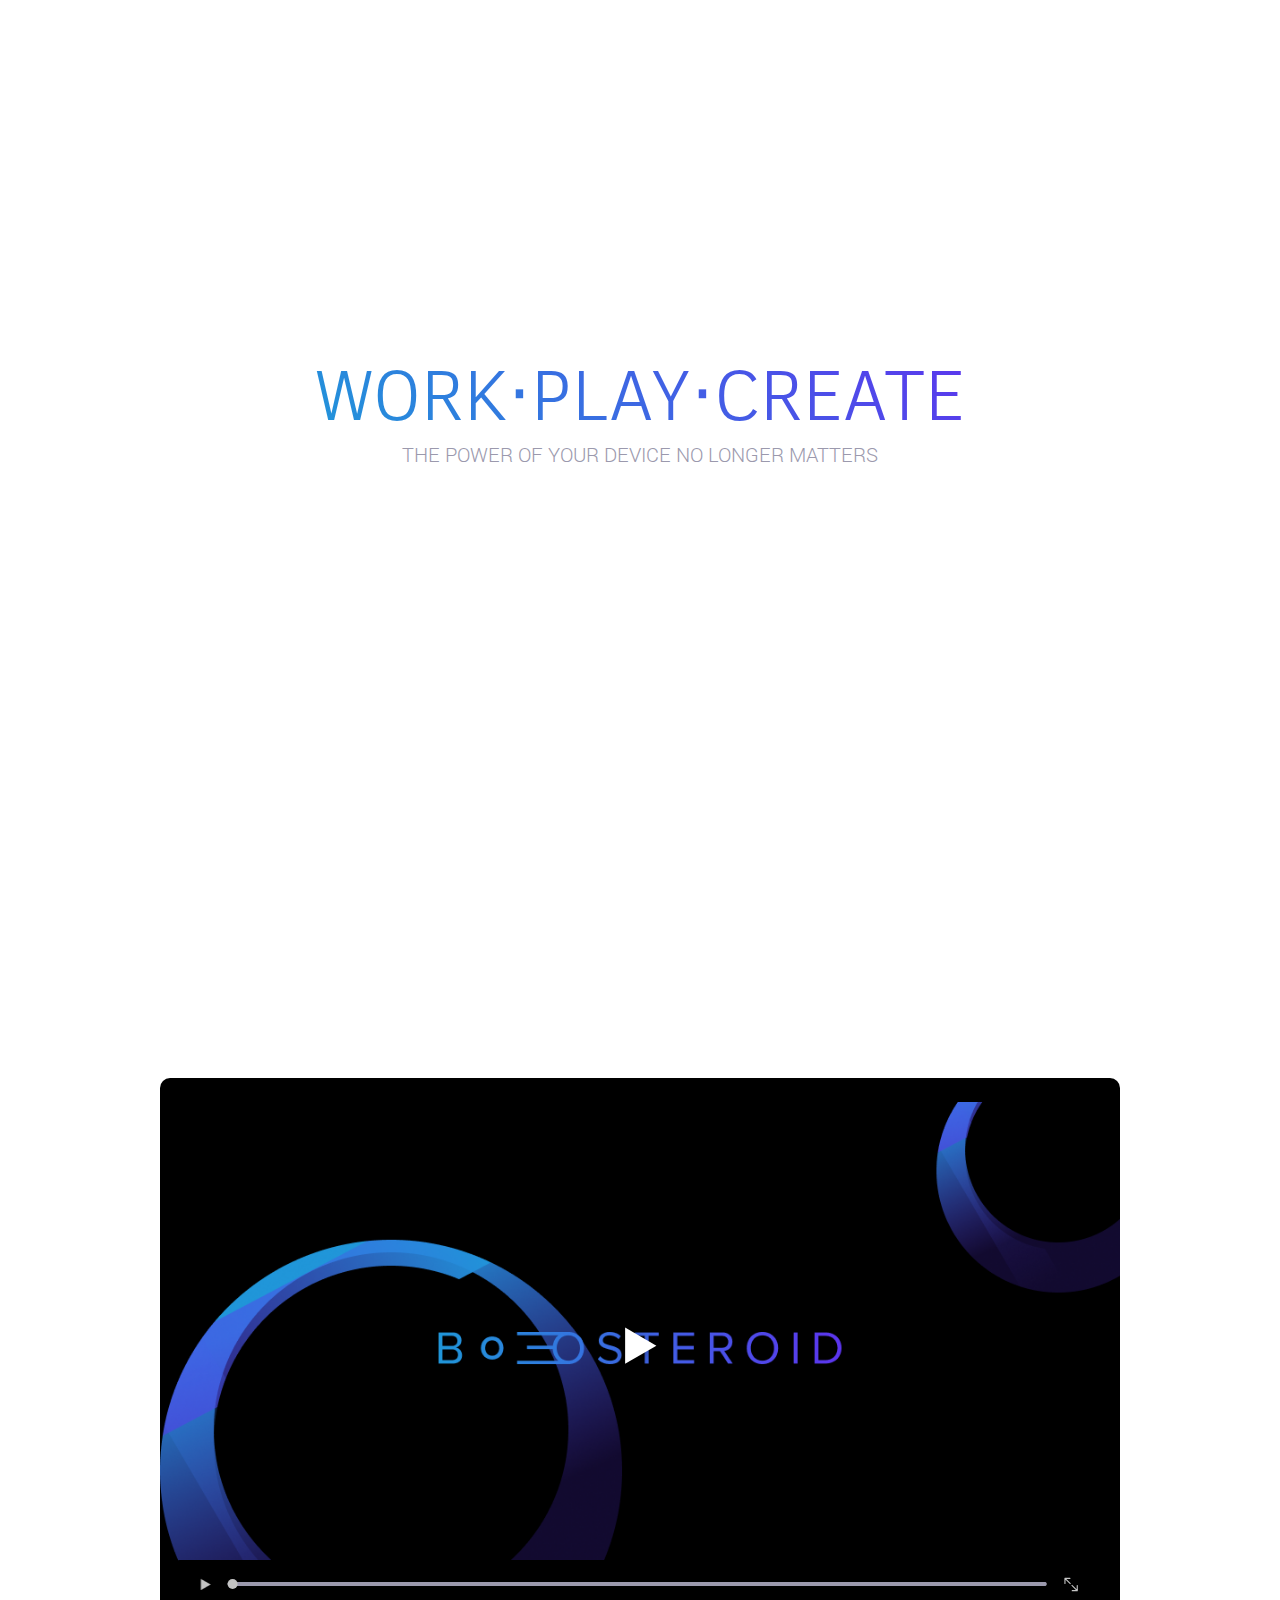
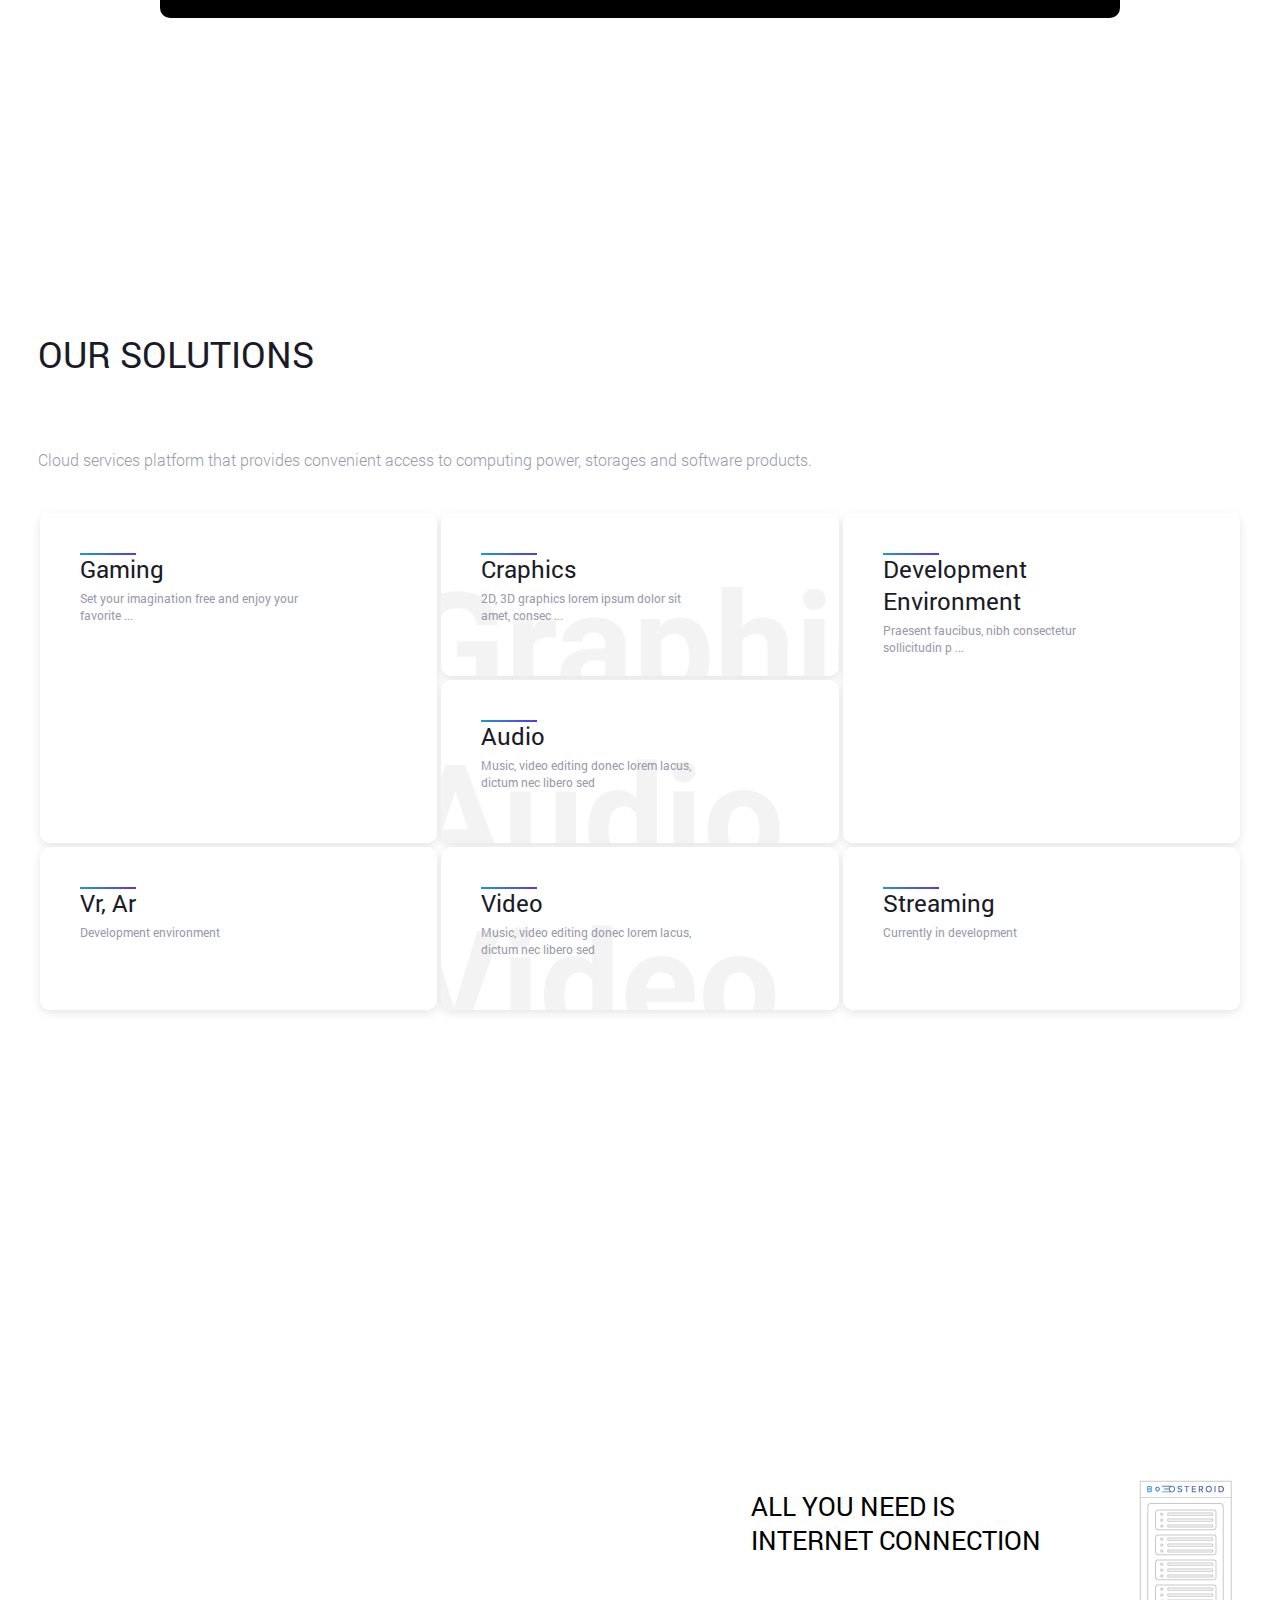
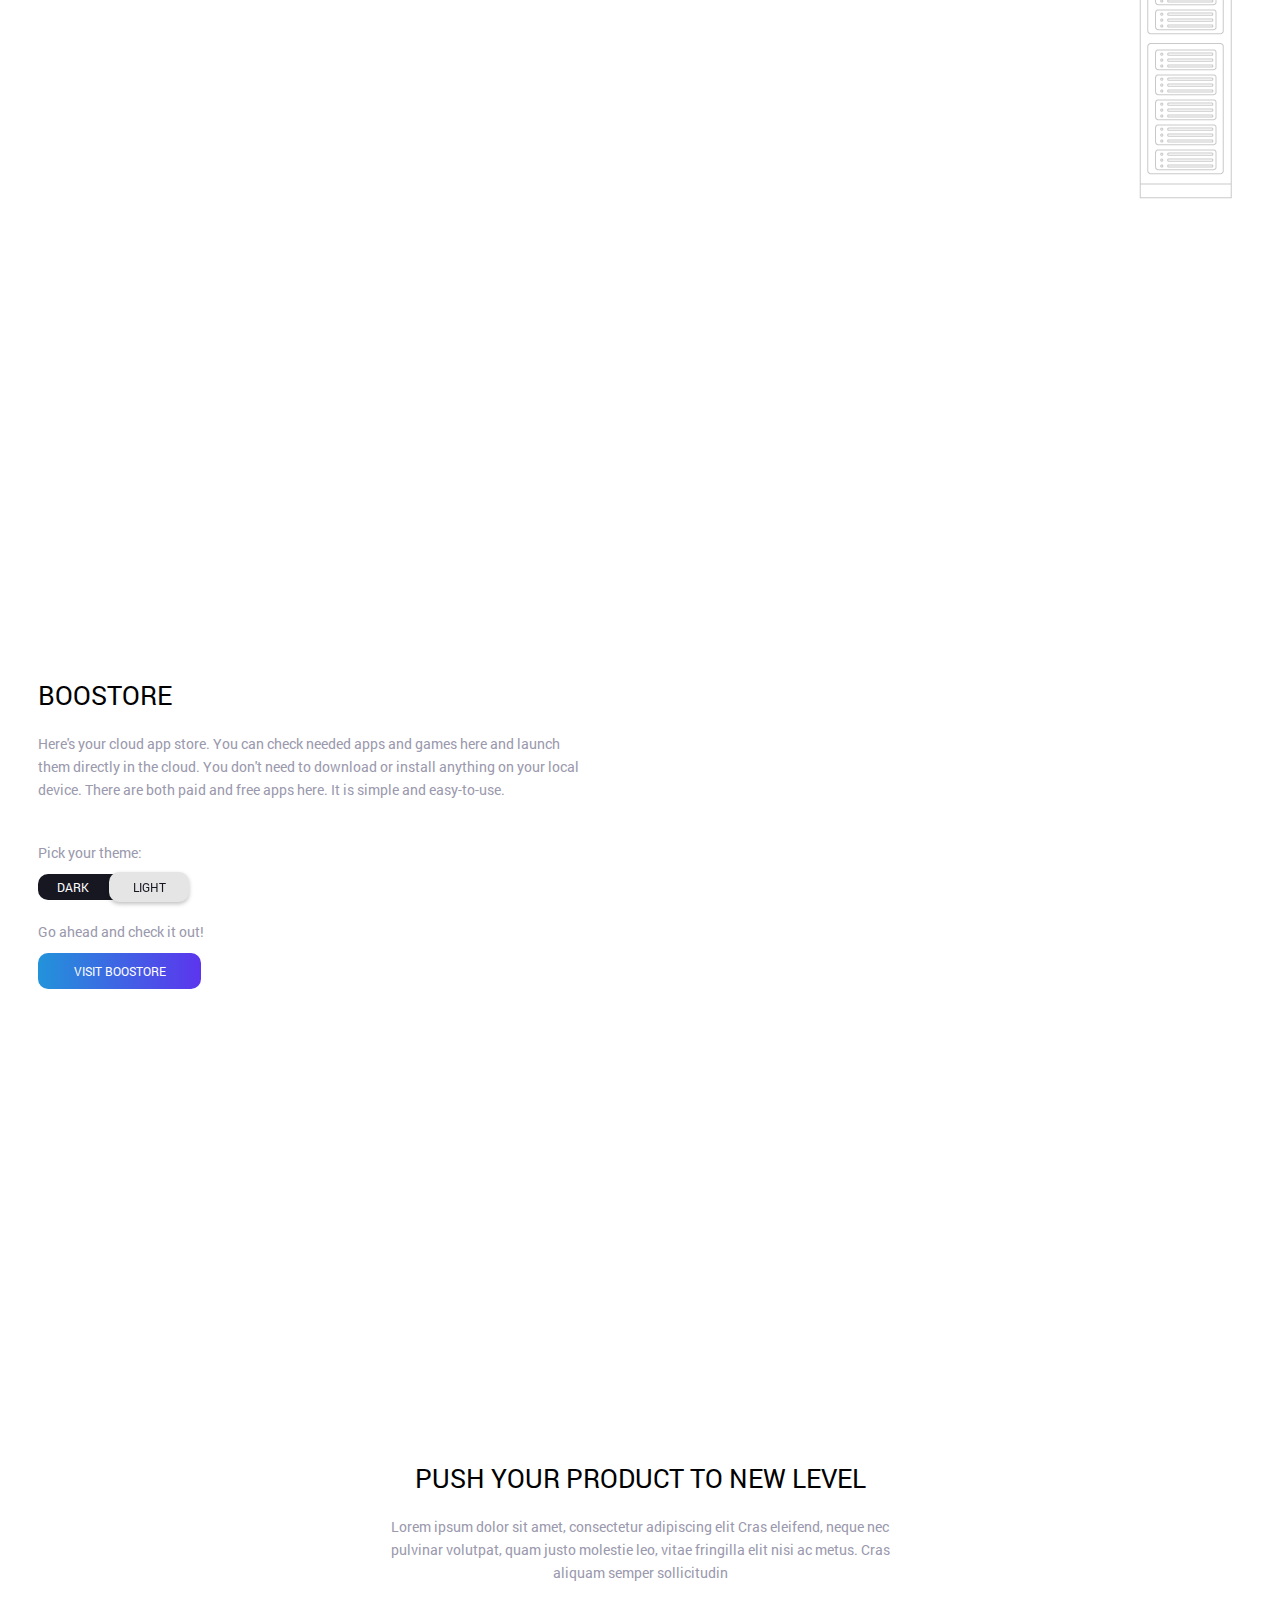
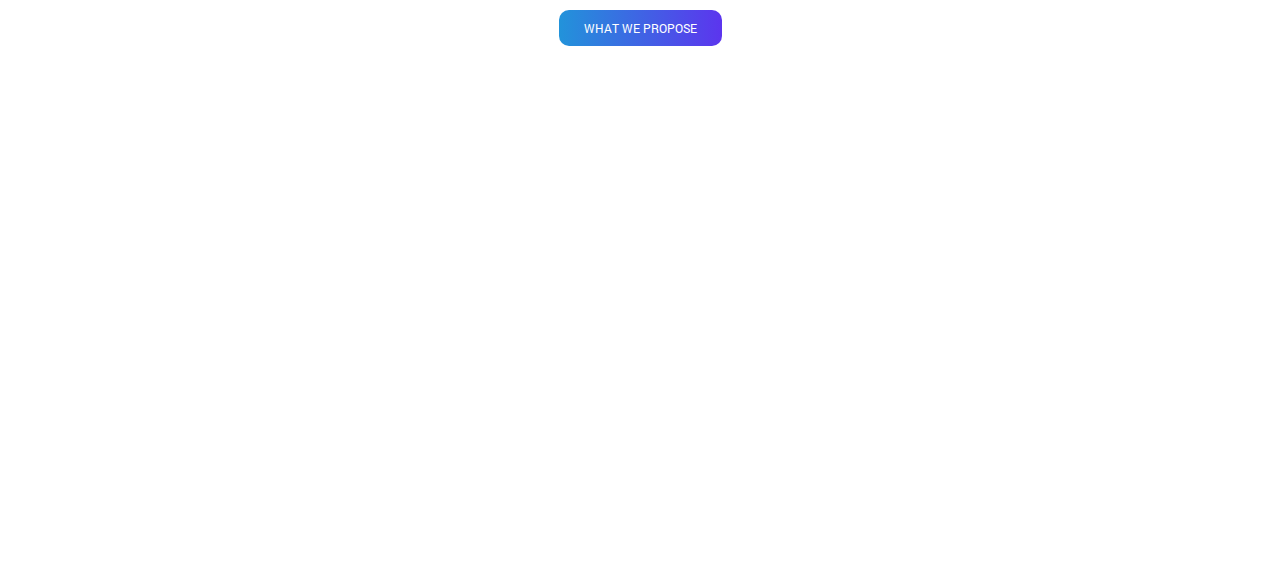
==== index.html @ 62690744 "change 3" ====
<!DOCTYPE html>
<html lang="en">

<head>
	<meta charset="UTF-8">
	<meta name="viewport" content="width=device-width, initial-scale=1, shrink-to-fit=no">
	<title>BOOSTEROID</title>
	<meta name="description" content=" ">
	<meta name="keywords" content=" ">
	<link rel="stylesheet" href="style/main.css">
	<link rel="stylesheet" href="style/media.css">
	<link rel="stylesheet" href="style/motion.min.css">
	<link rel="stylesheet" href="style/fonts.css">
</head>

<body>

	<header class='fixed_header'>
		<div class='main_header'>
			<a class='logo_boosteroid' href="#slogan">
				<img src="img/logo.svg" alt="boosteroid">
			</a>
			<nav>
				<div class="mobile_burger_menu">
					<span></span>
					<span></span>
					<span></span>
				</div>
				<ul class='menu'>
					<li><span class='submenu_header pointer_down'>our solutions</span>
						<ul class='submenu'>
							<li><a href="#">games</a></li>
							<li><a href="#graphics">graphics</a></li>
							<li><a href="#media">audio</a></li>
							<li><a href="#media">video</a></li>
							<li><a href="#development">development</a></li>
							<li><a href="#vr_ar">vr/ar</a></li>
							<li><a href="#streaming">streaming</a></li>
						</ul>
					</li>
					<li><a href="#boostore">boostore</a></li>
					<li><a href="#partnership">partnership</a></li>
					<li><a href="#" class="sing_in">sing in</a></li>
					<li><a href="#" class="explore">explore</a></li>
				</ul>
			</nav>
		</div>
	</header>

	<section id='slogan' class='light_bg'>
		<div class="slogan_wrap">
			<div>
				<h1>work play create</h1>
				<p>the power of your device no longer matters</p>
			</div>
			<div class='scroller'>
				<a href="#video">
					<img src="img/scroller-button.svg" alt="scroller button">
				</a>
			</div>
			<img src="img/main-bg-dark.png" alt="work play create">
		</div>
	</section>

	<section id='video'>
		<div class="video_wrapper">
			<div class='video_block'>
				<video id='video_boosteroid' controls poster="img/video-poster.png">
					<source src='#' type='video/mp4'>
				</video>
				<div class="play_button"></div>
				<div class='controls'>
					<button id="playpause" title="play"></button>
					<input type="range" id="seek-bar" value="0">
					<button type="button" id="full-screen"></button>
				</div>
			</div>
		</div>
	</section>

	<section id='our_solutions'>
		<div class="solutions_wrapper">
			<div class="solutions_header">
				<h2>our solutions</h2>
				<p>
					Cloud services platform that provides convenient access to computing power, storages and software products.
				</p>
			</div>
			<div class="solutions_container">
				<div>
					<h3>gaming</h3>
					<p>
						Set your imagination free and enjoy your favorite software to create 2D and 3D graphics using any device
					</p>
					<div class="icons">
						<img src="img/wot.png" alt="World of tanks">
						<img src="img/wop.png" alt="World of warplanes">
						<img src="img/wosh.png" alt="World of warships">
						<img src="img/fortnite.png" alt="Fortnite">
						<img src="img/warframe.png" alt="Warframe">
						<img src="img/doom.png" alt="DOOM">
					</div>
					<a href="##">Explore more</a>
				</div>
				<div>
					<h3>vr, ar</h3>
					<p>
						Development environment
					</p>
					<div class="icons">
						<div></div>
						<div></div>
					</div>
					<a href="gaming.html">Explore more</a>
				</div>
				<div>
					<h3>craphics</h3>
					<p>
						2D, 3D graphics lorem ipsum dolor sit amet, consectetur adipiscing elit
					</p>
					<div class="icons">
						<div></div>
						<div></div>
					</div>
					<a href="gaming.html">Explore more</a>
				</div>
				<div>
					<h3>audio</h3>
					<p>
						Music, video editing donec lorem lacus, dictum nec libero sed
					</p>
					<div class="icons">
						<div></div>
						<div></div>
					</div>
					<a href="gaming.html">Explore more</a>
				</div>
				<div>
					<h3>video</h3>
					<p>
						Music, video editing donec lorem lacus, dictum nec libero sed
					</p>
					<div class="icons">
						<div></div>
						<div></div>
					</div>
					<a href="gaming.html">Explore more</a>
				</div>
				<div>
					<h3>development environment</h3>
					<p>
						Praesent faucibus, nibh consectetur sollicitudin porttitor, ligula orci tincidunt felis, sit amet vulputate enim
						erat eu elit
					</p>
					<div class="icons">
						<div></div>
						<div></div>
					</div>
					<a href="gaming.html">Explore more</a>
				</div>
				<div>
					<h3>streaming</h3>
					<p>
						Currently in development
					</p>
				</div>
			</div>
		</div>
	</section>

	<section id='internet'>
		<div class='internet_wrapper'>
			<div class="internet_boosteroid">
				<img src="./img/internet-boosteroid-2.png" alt="Boosteroid. All you need is internet connection">
			</div>
			<div class="internet_content">
				<h3>
					All you need is internet connection
				</h3>
			</div>
			<img src="img/server.png" alt="oosteroid server">
		</div>
	</section>

	<section id='boostore' class='boostore_light'>
		<div class='boostore_wrapper'>
			<div class="boostore_content">
				<h3>
					boostore
				</h3>
				<p>
					Here's your cloud app store. You can check needed apps and games here and launch them directly in the cloud. You
					don't need to download or install anything on your local device. There are both paid and free apps here. It is
					simple and easy-to-use.
				</p>
				<div class="theme">
					<p>Pick your theme:</p>
					<div class="can-toggle">
						<input id="toggle" type="checkbox" checked>
						<label for="toggle">
							<div class="can-toggle__switch" data-checked="LIGHT" data-unchecked="DARK"></div>
						</label>
					</div>
				</div>
				<div class='visit_boostore_block'>
					<p>Go ahead and check it out!</p>
					<a href="#boostore">visit boostore</a>
				</div>
			</div>
			<div class="boostore_image">
				<img src="./img/boostore-white.png" data-src="./img/boostore-black.png" alt="Boosteroid. All you need is internet connection"
				 class='boostore-image'>
			</div>
		</div>
	</section>

	<section id='produt_new_level'>
		<div class='produt_new_level'>
			<div>
				<h3>push your product to new level</h3>
				<p>Lorem ipsum dolor sit amet, consectetur adipiscing elit Cras eleifend, neque nec pulvinar volutpat, quam justo
					molestie leo, vitae fringilla elit nisi ac metus. Cras aliquam semper sollicitudin</p>
				<a href="#boostore">what we propose</a>
			</div>
		</div>
	</section>

	<footer>
		<div class="footer_content wrap">
			<div class="rights">
				<a href="#slogan">
					<img src="img/logo-boosteroid.png" alt="Boosteroid">
				</a>
				<p>Boosteroid 2018. All right reserved</p>
			</div>
			<div class="out_solutions">
				<h4>our solutions</h4>
				<ul>
					<li><a href="#">games</a></li>
					<li><a href="#">graphics</a></li>
					<li><a href="#">audio</a></li>
					<li><a href="#">video</a></li>
					<li><a href="#">development</a></li>
					<li><a href="#">vr/ar</a></li>
					<li><a href="#">streaming</a></li>
				</ul>
			</div>
			<div class="about">
				<h4>about</h4>
				<ul>
					<li><a href="#">Who we are</a></li>
					<li><a href="#">prising</a></li>
					<li><a href="#">prisiecome a partner/li>
				</ul>
			</div>
			<div class="support">
				<h4>support</h4>
				<ul>
					<li><a href="#">action center</a></li>
					<li><a href="#">FAQ</a></li>
					<li><a href="#">support@boosteroid.com</a></li>
				</ul>
			</div>
			<div class="legal_terms">
				<div class="terms">
					<h4>legal terms</h4>
					<ul>
						<li><a href="#">Terms of Use</a></li>
						<li><a href="#">Privacy Policy</a></li>
						<li><a href="#">Copyright Policy</a></li>
						<li><a href="#">Cookie Poicy</a></li>
					</ul>
				</div>
				<div class='social_network'>
					<ul>
						<li><a href="https://ru-ru.facebook.com/boosteroid.info/" target="_blank"><img src="./img/facebook.svg" alt="facebook Boosteroid"></a></li>
						<li><a href="https://www.instagram.com/boosteroid/" target="_blank"><img src="./img/instagram.svg" alt="@Boosteroid"></a></li>
						<li><a href="https://ru.linkedin.com/company/boosteroid" target="_blank"><img src="./img/linkedin.svg" alt="LinkedIn Boosteroid Company"></a></li>
					</ul>
				</div>
			</div>
		</div>
	</footer>

	<!--[if lt IE 9]>
	<script src="libs/html5shiv/es5-shim.min.js"></script>
	<script src="libs/html5shiv/html5shiv.min.js"></script>
	<script src="libs/html5shiv/html5shiv-printshiv.min.js"></script>
	<script src="libs/respond/respond.min.js"></script>
	<![endif]-->
	<script type="text/javascript" src="libs/jQuery/jquery-3.3.1.js"></script>
	<script type="text/javascript" src="js/video.js"></script>
	<script type="text/javascript" src="js/animation.js"></script>
	<script type="text/javascript" src="js/main.js"></script>
</body>

</html>
---- style/main.css ----
* {
	margin: 0;
	padding: 0;
	-webkit-box-sizing: border-box;
	box-sizing: border-box;
}

body {
	margin: 0;
	padding: 0;
	font-family: 'RobotoRegular', 'ClearSansLight', Helvetica, Arial, sans-serif;
}

h1 {
	font-weight: normal;
	font-family: 'ClearSansLight', Helvetica, Arial, sans-serif;
}

h2,
h3,
h4,
h5,
h6,
p {
	font-weight: normal;
	font-family: 'RobotoRegular', Helvetica, Arial, sans-serif;
}

.clearfix:after {
	display: block;
	content: "";
	clear: both;
	height: 76px;
}

.wrap {
	width: 100%;
	max-width: 1280px;
	margin: 0 auto;
}

.sticky {
  position: fixed;
  top: 0;
  width: 100%
}

/*--- HEADER ---*/

header {
	opacity: 0;
	z-index: 999;
}

.main_header {
	-o-display: flex;
	-moz-display: flex;
	-ms-display: flex;
	-webkit-display: flex;
	display: -webkit-box;
	display: flex;
	-o-justify-content: space-between;
	-moz-justify-content: space-between;
	-ms-justify-content: space-between;
	-webkit-box-pack: justify;
	-ms-flex-pack: justify;
	justify-content: space-between;
	-o-align-items: center;
	-moz-align-items: center;
	-ms-align-items: center;
	-webkit-box-align: center;
	-ms-flex-align: center;
	align-items: center;
	height: 76px;
	background: #ffffff;
	position: relative;
	line-height: 76px;
	padding: 0 38px;
}

/*menu*/
nav {
	width: 65%;
}

.menu {
	width: 100%;
	display: -webkit-box;
	display: -ms-flexbox;
	display: flex;
	-webkit-box-pack: center;
	-ms-flex-pack: center;
	justify-content: center;
	margin: 0;
	text-transform: uppercase;
	font-size: 14px;
	z-index: 999;
}

.menu>li {
	list-style-type: none;
	color: #1B1B27;
	-webkit-box-flex: 3;
	-ms-flex: 3 1 75px;
	flex: 3 1 75px;
	text-align: center;
}

nav li span,
nav li a {
	text-decoration: none;
	color: #1B1B27;
}

nav li span {
	cursor: pointer;
}

.pointer_down {
	background: url('../img/pointer-down.png') no-repeat 98% 50%;
	padding-right: 10px;
}

.pointer_up {
	background: url('../img/pointer-up.png') no-repeat 98% 50%;
}

.menu>li:nth-child(4) {
	-webkit-box-flex: 20;
	-ms-flex: 20 1 75px;
	flex: 20 1 75px;
	text-align: end;
}

.menu>li:nth-child(4) a {
	font-size: 14px;
	color: #2293DA;
	text-transform: capitalize;
}

.menu>li:nth-child(5) {
	text-align: end;
}

.menu>li:nth-child(5) a {
	background: -webkit-gradient(linear, left top, right top, from(#2293DA), to(#5C35EE));
	background: linear-gradient(90deg, #2293DA 0%, #5C35EE 100%);
	text-transform: uppercase;
	font-size: 12px;
	color: #ffffff;
	text-align: center;
	padding: 10px 14px;
	border-radius: 10px;
}

.submenu {
	top: 76px;
	left: 50%;
	width: 100%;
	position: absolute;
	text-transform: capitalize;
	display: flex;
	background: #F8F7FF;
	-webkit-transform: translateX(-50%);
	transform: translateX(-50%);
	-webkit-box-pack: center;
	-ms-flex-pack: center;
	justify-content: center;
	height: 50px;
	line-height: 50px;
	z-index: 999;
}

.submenu li {
	list-style-type: none;
	margin-right: 65px;
}

.submenu li:nth-child(7) {
	margin-right: 0;
}

/*mobile_nav_menu*/
.mobile_burger_menu {
	display: none;
	width: 30px;
	height: 15px;
	position: relative;
	-webkit-transform: rotate(0deg);
	transform: rotate(0deg);
	-webkit-transition: .5s ease-in-out;
	transition: .5s ease-in-out;
	cursor: pointer;
}

.mobile_burger_menu span {
	display: block;
	position: absolute;
	height: 2px;
	width: 100%;
	background: -webkit-gradient(linear, left top, right top, from(#2293DA), to(#5C35EE));
	background: linear-gradient(90deg, #2293DA 0%, #5C35EE 100%);
	border-radius: 1.5px;
	opacity: 1;
	left: 0;
	-webkit-transform: rotate(0deg);
	transform: rotate(0deg);
	-webkit-transition: .25s ease-in-out;
	transition: .25s ease-in-out;
}

.mobile_burger_menu span:nth-child(1) {
	top: 0px;
}

.mobile_burger_menu span:nth-child(2) {
	top: 8px;
}

.mobile_burger_menu span:nth-child(3) {
	top: 16px;
}

.mobile_burger_menu.open span:nth-child(1) {
	top: 8px;
	-webkit-transform: rotate(135deg);
	transform: rotate(135deg);
}

.mobile_burger_menu.open span:nth-child(2) {
	opacity: 0;
	left: -60px;
}

.mobile_burger_menu.open span:nth-child(3) {
	top: 9px;
	-webkit-transform: rotate(-135deg);
	transform: rotate(-135deg);
}

/*All sections*/
#slogan,
#video,
#our_solutions,
#internet,
#boostore {
	height: calc(100vh);
}


/**/

/* SECTION 1 SLOGAN */

#slogan,
#gaming {
	height: calc(100vh - 76px);
	min-height: 100%;
}

.light_bg {
	background: white;
}

.dark_bg {
	background: #171723 url(../img/main-bg-dark.png) center center/cover no-repeat;
}

.dark_bg:after {
	content: '';
	background: #171723;
}

.slogan_wrap,
.gaming_wrap {
	-o-display: flex;
	-moz-display: flex;
	-ms-display: flex;
	-webkit-display: flex;
	display: -webkit-box;
	display: flex;
	-webkit-box-orient: vertical;
	-webkit-box-direction: normal;
	-ms-flex-direction: column;
	flex-direction: column;
	-o-justify-content: space-between;
	-moz-justify-content: space-between;
	-ms-justify-content: space-between;
	-webkit-box-pack: center;
	-ms-flex-pack: center;
	justify-content: center;
	-webkit-box-align: center;
	-ms-flex-align: center;
	align-items: center;
	height: 100%;
	position: relative;
}

.slogan_wrap>img{
	position: absolute;
	top: 0;
	left: 0;
	width: 100%;
	height: 100%;
	background:  #171723;
	opacity: 0;
}
.slogan_wrap>div{
	z-index: 1;
}

h1 {
	font-size: 72px;
	background: -webkit-linear-gradient(45deg, #2096D9 0%, #5C35EE 100%);
	background-clip: text;
	-webkit-background-clip: text;
	-webkit-text-fill-color: transparent;
	text-transform: uppercase;
}

.slogan_block p {
	font-family: "ClearSansLight";
	font-size: 72px;
	text-transform: uppercase;
	margin: 10px;
}

.slogan_wrap div,
.gaming_wrap div,
.scroller {
	-o-display: flex;
	-moz-display: flex;
	-ms-display: flex;
	-webkit-display: flex;
	display: -webkit-box;
	display: flex;
	-webkit-box-orient: vertical;
	-webkit-box-direction: normal;
	-ms-flex-direction: column;
	flex-direction: column;
	-o-justify-content: center;
	-moz-justify-content: center;
	-ms-justify-content: center;
	-webkit-box-pack: center;
	-ms-flex-pack: center;
	justify-content: center;
	-webkit-box-align: center;
	-ms-flex-align: center;
	align-items: center;
}

.scroller a{
	opacity: 0;
}

.slogan_wrap>div,
.gaming_wrap div:nth-of-type(1) {
	-webkit-box-flex: 4;
	-ms-flex-positive: 4;
	flex-grow: 4;
}

.slogan_wrap div:nth-of-type(2),
.gaming_wrap div:nth-of-type(2) {
	-webkit-box-flex: 1;
	-ms-flex-positive: 1;
	flex-grow: 1;
}

.slogan_gradient_text,
.gaming_gradient_text {
	font-size: 72px;
	line-height: 88px;
	text-transform: uppercase;
	background: -webkit-linear-gradient(45deg, #2096D9 0%, #5C35EE 100%);
	background-clip: text;
	-webkit-background-clip: text;
	-webkit-text-fill-color: transparent;
	margin-bottom: 24px;
}

.slogan_wrap div p,
.gaming_description {
	display: block;
	text-transform: uppercase;
	width: 500px;
	font-family: 'RobotoLight';
	font-style: normal;
	font-weight: 300;
	line-height: 28px;
	font-size: 20px;
	text-align: center;
	color: #9B99AD;
	margin: 0 auto;
}


/*SECTION VIDEO*/

#video {
	position: relative;
}

.video_block {
	display: inline-block;
	position: relative;
}

.play_button {
	background-image: url('../img/big-play-button.svg');
	background-repeat: no-repeat;
	width: 59px;
	height: 59px;
	position: absolute;
	left: 0%;
	right: 0%;
	top: 0%;
	bottom: 0%;
	margin: auto;
	background-size: contain;
	background-position: center;
	-webkit-transition: all 0.3s linear;
	transition: all 0.3s linear;
	cursor: pointer;
}

.play_button:hover {
	-webkit-transform: scale(1.1);
	transform: scale(1.1);
}

.video_wrapper {
	max-width: 1270px;
	min-width: 320px;
	position: absolute;
	top: 50%;
	right: 50%;
	-webkit-transform: translate(50%, -50%);
	transform: translate(50%, -50%);
	text-align: center;
	color: #fff;
}

.video_block video {
	display: block;
	background: #000;
	width: 100%;
	height: 100%;
	/* width: 1072px;
	height: 550px; */
	border-radius: 10px;
}

.controls {
	position: absolute;
	display: -webkit-box;
	display: -ms-flexbox;
	display: flex;
	-webkit-box-align: center;
	-ms-flex-align: center;
	align-items: center;
	-webkit-box-pack: space-evenly;
	-ms-flex-pack: space-evenly;
	justify-content: space-evenly;
	bottom: 10px;
	left: 50%;
	-webkit-transform: translateX(-50%);
	transform: translateX(-50%);
	width: 98%;
	height: 48px;
	background: #000;
	border-radius: 10px;
	padding: 15px;
}

#playpause {
	border: none;
	width: 13px;
	height: 13px;
	background-image: url('../img/play-button.png');
	background-repeat: no-repeat;
	background-position: center;
	background-color: transparent;
	outline: none;
	cursor: pointer;
}

#full-screen {
	border: none;
	width: 19px;
	height: 19px;
	background-image: url('../img/full-screen.svg');
	background-repeat: no-repeat;
	background-position: center;
	background-color: transparent;
	outline: none;
	background-size: cover;
	cursor: pointer;
}

/* seek-bar*/
input[type=range] {
	-webkit-appearance: none;
	width: 90%;
	height: 4px;
	background-color: #9B99AD;
	border-radius: 2px;
	cursor: pointer;
}

input[type=range]::-webkit-slider-runnable-track {
	width: 90%;
	height: 4px;
	background: #9B99AD;
	border: none;
	border-radius: 2px;
}

input[type=range]::-webkit-slider-thumb {
	-webkit-appearance: none;
	border: none;
	height: 10px;
	width: 10px;
	border-radius: 50%;
	background: #C4C4C4;
	margin-top: -3px;
}

input[type=range]:focus {
	outline: none;
}

input[type=range]:focus::-webkit-slider-runnable-track {
	background: #9B99AD;
}

input[type=range]::-moz-range-track {
	width: 90%;
	height: 4px;
	background: #9B99AD;
	border: none;
	border-radius: 2px;
}

input[type=range]::-moz-range-thumb {
	border: none;
	height: 10px;
	width: 10px;
	border-radius: 50%;
	background: #C4C4C4;
}

input[type=range]::-ms-track {
	width: 90%;
	height: 4px;
	background: transparent;
	color: transparent;
}

input[type=range]::-ms-fill-lower {
	background: #C4C4C4;
	border-radius: 10px;
}

input[type=range]::-ms-fill-upper {
	background: #C4C4C4;
	border-radius: 10px;
}

input[type=range]::-ms-thumb {
	border: none;
	height: 10px;
	width: 10px;
	border-radius: 50%;
	background: #C4C4C4;
}

input[type=range]:focus::-ms-fill-lower {
	background: #888;
}

input[type=range]:focus::-ms-fill-upper {
	background: #ccc;
}


/*SECTION OUR_SOLUTIONS*/

#our_solutions,
#tranding_games {
	height: auto;
	display: -webkit-box;
	display: -ms-flexbox;
	display: flex;
	-webkit-box-pack: center;
	-ms-flex-pack: center;
	justify-content: center;
	-webkit-box-align: center;
	-ms-flex-align: center;
	align-items: center;
	margin: 60px 38px;
}

.solutions_wrapper,
.tranding_games_wrapper {
	max-width: 100vw;
	width: 100%;
	height: auto;
	display: -webkit-box;
	display: -ms-flexbox;
	display: flex;
	-webkit-box-orient: vertical;
	-webkit-box-direction: normal;
	-ms-flex-direction: column;
	flex-direction: column;
	-webkit-box-pack: space-evenly;
	-ms-flex-pack: space-evenly;
	justify-content: space-evenly;
}

.solutions_wrapper {
	-webkit-box-pack: center;
	-ms-flex-pack: center;
	justify-content: center;
}

.solutions_header {
	margin-bottom: 40px;
}

.solutions_header h2,
.tranding_games_wrapper h2 {
	font-weight: 500;
	line-height: normal;
	font-size: 36px;
	text-transform: uppercase;
	color: #1B1B27;
	margin: 70px 0;
}

.solutions_header p {
	font-family: 'RobotoLight';
	font-weight: normal;
	line-height: 23px;
	font-size: 16px;
	color: #9B99AD;
}

.solutions_container {
	width: 100%;
	height: 512px;
	display: -webkit-box;
	display: -ms-flexbox;
	display: flex;
	/* -webkit-box-orient: vertical; */
	-webkit-box-direction: normal;
	-ms-flex-direction: column;
	flex-direction: column;
	-ms-flex-wrap: wrap;
	flex-wrap: wrap;
	/* -ms-flex-preferred-size: 33%;
	flex-basis: 33%; */
}

.solutions_container>div {
	-webkit-box-flex: 1;
	-ms-flex-positive: 1;
	/* flex-grow: 1; */
	width: 33%;
	height: 163px;
	margin: 2px;
	background-color: #fff;
	position: relative;
	padding: 40px;
	cursor: pointer;
	border-radius: 10px;
	-webkit-transition: all .2s linear;
	transition: all .2s linear;
	display: flex;
	flex-direction: column;
	justify-content: flex-start;
	align-items: flex-start;
}

.solutions_container>div:hover {
	justify-content: space-between;
}

.icons {
	display: none;
	opacity: 0;
	flex-direction: row;
	justify-content: space-between;
	align-items: flex-start;
	transition: all 0.3s linear;
}

.solutions_container>div a {
	position: relative;
	display: none;
	opacity: 0;
	font-size: 12px;
	background: -webkit-linear-gradient(45deg, #2096D9 0%, #5C35EE 100%);
	background-clip: text;
	-webkit-background-clip: text;
	-webkit-text-fill-color: transparent;
	transition: all 0.3s linear;
}

/* .solutions_container>div a:after {
	content: '';
	bottom: 2px;
	left: 0;
	border-bottom: 1px solid;
	position: absolute;
	width: 100%;
} */

.solutions_container>div:after {
	border-radius: 10px;
	content: "";
	position: absolute;
	top: 0;
	bottom: 0;
	left: 0;
	right: 0;
	z-index: -999;
	-webkit-box-shadow: 0px 3px 10px rgba(0, 0, 0, 0.1);
	box-shadow: 0px 3px 10px rgba(0, 0, 0, 0.1);
}

.solutions_container>div h3 {
	width: 60%;
	font-weight: 500;
	font-size: 24px;
	color: #1B1B27;
	text-transform: capitalize;
	position: relative;
}

.solutions_container>div:hover h3 {
	display: none;
	width: 60%;
	font-weight: 500;
	font-size: 24px;
	color: #1B1B27;
	text-transform: capitalize;
	position: relative;
}

.solutions_container>div:before {
	position: absolute;
	content: '';
	top: 40px;
	left: 40px;
	display: block;
	width: 56px;
	height: 2px;
	background: -webkit-gradient(linear, left top, right top, from(#2096D9), to(#5C35EE));
	background: linear-gradient(90deg, #2096D9 0%, #5C35EE 100%);
	-webkit-transition: all .2s linear;
	transition: all .2s linear;
}

.solutions_container>div:nth-child(1),
.solutions_container>div:nth-child(6) {
	height: 330px;
}

.solutions_container>div:nth-child(3) {
	background: #fff url('../img/graphic-bg.png') no-repeat left bottom;
	-webkit-transition: all .2s linear;
	transition: all .2s linear;
}

.solutions_container>div:nth-child(4) {
	background: #fff url('../img/audio-bg.png') no-repeat left bottom;
	-webkit-transition: all .2s linear;
	transition: all .2s linear;
}

.solutions_container>div:nth-child(5) {
	background: #fff url('../img/video-bg.png') no-repeat left bottom;
	-webkit-transition: all .2s linear;
	transition: all .2s linear;
}

.solutions_container>div:nth-child(3):hover {
	background-position-y: 240px;
}

.solutions_container>div:nth-child(4):hover {
	background-position-y: 240px;
}

.solutions_container>div:nth-child(5):hover {
	background-position-y: 240px;
}

.solutions_container>div:hover {
	z-index: 1;
	-webkit-box-shadow: 0px 3px 15px rgba(0, 0, 0, 0.2);
	box-shadow: 0px 3px 15px rgba(0, 0, 0, 0.2);
	-webkit-transform: scale(1.025);
	transform: scale(1.025);
}

.solutions_container>div:hover:before {
	position: absolute;
	content: '';
	top: 40px;
	left: 40px;
	display: block;
	width: 85%;
	height: 2px;
	background: -webkit-gradient(linear, left top, right top, from(#2096D9), to(#5C35EE));
	background: linear-gradient(90deg, #2096D9 0%, #5C35EE 100%);
}

.icons {
	margin-top: 15px;
	width: 100%;
}

.icons img {
	margin-right: 5px;
}

.icons div {
	display: inline-block;
	margin-right: 5px;
	width: 55px;
	height: 55px;
	background: #5C35EE;
	border-radius: 5px;
}

.solutions_container>div:hover .icons {
	display: block;
	opacity: 1;
}

.solutions_container>div:hover a {
	display: block;
	opacity: 1;
}

/* .solutions_container>div span {
	display: none;
	background: -webkit-linear-gradient(45deg, #2096D9 0%, #5C35EE 100%);
	background-clip: text;
	-webkit-background-clip: text;
	-webkit-text-fill-color: transparent;
	text-transform: capitalize;
}

.solutions_container>div:hover>span {
	display: inline;
} */

.solutions_container>div p {
	width: 70%;
	line-height: 17px;
	font-size: 12px;
	color: #9B99AD;
	margin-top: 5px;
}

.solutions_container>div:hover p{
	display: none;
}

/*SECTION INTERNET*/

#internet {
	display: flex;
	justify-content: center;
	align-items: center;
	position: relative;
	overflow: hidden;
}

.boostore_wrapper,
.section_two_wrapper,
.section_three_wrapper {
	display: -webkit-box;
	display: -ms-flexbox;
	display: flex;
	-webkit-box-pack: space-evenly;
	-ms-flex-pack: space-evenly;
	justify-content: space-evenly;
	-webkit-box-align: center;
	-ms-flex-align: center;
	align-items: center;
	margin: 0 38px;
}

.internet_wrapper {
	width: 100%;
	height: auto;
	display: -webkit-box;
	display: -ms-flexbox;
	display: flex;
	-webkit-box-pack: space-between;
	-ms-flex-pack: space-between;
	justify-content: space-between;
	-webkit-box-align: center;
	-ms-flex-align: center;
	align-items: center;
	margin: 0 38px;
}

.section_two_wrapper {
	margin-top: 126px;
}

#boostore,
#section_two {
	display: flex;
	justify-content: center;
	align-items: center;
	overflow: hidden;
	-webkit-transition: all 0.5s linear;
	transition: all 0.5s linear;
}

.boostore_light {
	background: white;
}

.boostore_dark {
	background: #1B1B27;
}

.internet_boosteroid {
	width: auto;
}

.left_side,
.right_side {
	width: 50%;
}

.right_side {
	position: relative;
	max-height: 447px;
	height: 100%;
}

.gaming_process {
	position: absolute;
	top: 0;
	left: 0;
	background: #C4C4C4;
	max-height: 447px;
	height: 100%;
	max-width: 668px;
	width: 100%;
	display: -webkit-box;
	display: -ms-flexbox;
	display: flex;
	-webkit-box-pack: center;
	-ms-flex-pack: center;
	justify-content: center;
	-webkit-box-align: center;
	-ms-flex-align: center;
	align-items: center;
	border-radius: 10px 0px 0px 10px;
}

.high_frame_rate {
	position: absolute;
	top: 0;
	right: 0;
	background: #C4C4C4;
	max-height: 447px;
	height: 100%;
	max-width: 668px;
	width: 100%;
	display: -webkit-box;
	display: -ms-flexbox;
	display: flex;
	-webkit-box-pack: center;
	-ms-flex-pack: center;
	justify-content: center;
	-webkit-box-align: center;
	-ms-flex-align: center;
	align-items: center;
	border-radius: 0px 10px 10px 0px;
}

.gaming_process p,
.high_frame_rate p {
	line-height: 23px;
	font-size: 16px;
	text-align: center;
	color: #FFFFFF;
}

.internet_content {
	width: 30%;
}

.internet_boosteroid img,
.boostore_image img {
	max-width: 100%;
	visibility: hidden;
}

.boostore_image img {
	-webkit-box-shadow: 0px 0px 15px rgba(0, 0, 0, 0.25);
	box-shadow: 0px 0px 15px rgba(0, 0, 0, 0.25);
	border-radius: 10px 0px 0px 10px;
}

.boostore_image {
	width: 701px;
	height: 524px;
	position: relative;
	-webkit-transition: all 0.5s linear;
	transition: all 0.5s linear;
}

.boostore_image img {
	position: absolute;
	top: 5%;
	left: 10%;

}

.boostore_content {
	width: 50%;
}

.theme {
	margin-top: 40px;
}

.visit_boostore_block {
	margin-top: 20px;
}

.boostore_content h3,
.internet_content h3,
.produt_new_level div h3 {
	width: 90%;
	font-weight: 500;
	line-height: normal;
	font-size: 30px;
	text-transform: uppercase;
	margin-bottom: 20px;
}

.internet_wrapper img {
	align-self: flex-end;
}

.section_two_content,
.section_three_content {
	width: 65%;
	margin: 0 auto;
}

.section_two_content h3,
.section_three_content h3 {
	font-weight: 500;
	line-height: normal;
	font-size: 30px;
	text-transform: uppercase;
	margin-bottom: 20px;
}

.boostore_content p,
.internet_content p,
.produt_new_level div p {
	width: 88%;
	line-height: 23px;
	font-size: 16px;
	color: #9B99AD;
}

.section_two_content p,
.section_three_content p {
	line-height: 23px;
	font-size: 16px;
	color: #9B99AD;
}

.boostore_content p {
	width: 100%;
}

.visit_boostore_block p,
.theme p {
	margin-bottom: 10px;
}

/*SWITCH*/
.can-toggle {
	position: relative;
	max-width: 152px;
}

.can-toggle label {
	cursor: pointer;
}

.can-toggle *,
.can-toggle *:before,
.can-toggle *:after {
	-webkit-box-sizing: border-box;
	box-sizing: border-box;
}

.can-toggle input[type="checkbox"] {
	opacity: 0;
	position: absolute;
	top: 0;
	left: 0;
}

.can-toggle input[type="checkbox"][disabled]~label {
	pointer-events: none;
}

.can-toggle input[type="checkbox"][disabled]~label .can-toggle__switch {
	opacity: 0.4;
}

.can-toggle input[type="checkbox"]:checked~label .can-toggle__switch:before {
	content: attr(data-unchecked);
	color: white;
	left: 0;
}

.can-toggle input[type="checkbox"]:checked~label .can-toggle__switch:after {
	content: attr(data-checked);
}

.can-toggle label {
	-webkit-user-select: none;
	-moz-user-select: none;
	-ms-user-select: none;
	user-select: none;
	position: relative;
	display: -webkit-box;
	display: -ms-flexbox;
	display: flex;
	-webkit-box-align: center;
	-ms-flex-align: center;
	align-items: center;
}

.can-toggle label .can-toggle__label-text {
	-webkit-box-flex: 1;
	-ms-flex: 1;
	flex: 1;
	padding-left: 32px;
}

.can-toggle label .can-toggle__switch {
	position: relative;
}

.can-toggle label .can-toggle__switch:before {
	content: attr(data-checked);
	position: absolute;
	top: 0;
	text-transform: uppercase;
	text-align: center;
}

.can-toggle label .can-toggle__switch:after {
	content: attr(data-unchecked);
	position: absolute;
	z-index: 5;
	text-transform: uppercase;
	text-align: center;
	background: #171723;
	-webkit-transform: translate3d(0, 0, 0);
	transform: translate3d(0, 0, 0);
}

.can-toggle input[type="checkbox"]:checked~label:hover {
	color: #171722;
}

.can-toggle input[type="checkbox"]:checked~label .can-toggle__switch {
	background-color: #171722;
}

.can-toggle input[type="checkbox"]:checked~label .can-toggle__switch:after {
	color: #171722;
	background: #E5E5E5;
	box-shadow: 0px 2px 4px rgba(0, 0, 0, 0.25);
}

/**/
/**/
.can-toggle label .can-toggle__label-text {
	-webkit-box-flex: 1;
	-ms-flex: 1;
	flex: 1;
}

.can-toggle label .can-toggle__switch {
	-webkit-transition: background-color 0.5s cubic-bezier(0, 1, 0.5, 1);
	transition: background-color 0.5s cubic-bezier(0, 1, 0.5, 1);
	background-color: #E5E5E5;
}

.can-toggle label .can-toggle__switch:before {
	color: #000;
}

.can-toggle label .can-toggle__switch:after {
	transition: -webkit-transform 0.5s cubic-bezier(0, 1, 0.5, 1);
	-webkit-transition: -webkit-transform 0.5s cubic-bezier(0, 1, 0.5, 1);
	transition: transform 0.5s cubic-bezier(0, 1, 0.5, 1);
	transition: transform 0.5s cubic-bezier(0, 1, 0.5, 1), -webkit-transform 0.5s cubic-bezier(0, 1, 0.5, 1);
	transition: transform 0.5s cubic-bezier(0, 1, 0.5, 1), -webkit-transform 0.3s cubic-bezier(0, 1, 0.5, 1);
	color: #fff;
}

.can-toggle input[type="checkbox"]:checked~label .can-toggle__switch:after {
	-webkit-transform: translate3d(72px, 0, 0);
	transform: translate3d(72px, 0, 0);
}

.can-toggle input[type="checkbox"] .can-toggle__switch:before {
	color: #000;
}

.can-toggle label {
	font-size: 14px;
}

.can-toggle label .can-toggle__switch {
	height: 26px;
	-webkit-box-flex: 0;
	-ms-flex: 0 0 148px;
	flex: 0 0 148px;
	border-radius: 10px;
}

.can-toggle label .can-toggle__switch:before {
	left: 80px;
	font-size: 12px;
	line-height: 26px;
	width: 70px;
}

.can-toggle label .can-toggle__switch:after {
	top: -2px;
	left: -1px;
	border-radius: 10px;
	width: 80px;
	line-height: 30px;
	font-size: 12px;
}

/*SWITH*/

.visit_boostore_block a,
.produt_new_level div a,
.tranding_games_content a {
	display: inline-block;
	background: -webkit-gradient(linear, left top, right top, from(#2293DA), to(#5C35EE));
	background: linear-gradient(90deg, #2293DA 0%, #5C35EE 100%);
	text-transform: uppercase;
	font-size: 12px;
	color: #fff;
	text-align: center;
	padding: 10px 14px;
	border-radius: 10px;
	text-decoration: none;
	width: 163px;
}

/*SECTION PUSH YOUR PRODUCT TO NEW LEVEL*/



#produt_new_level {
	height: 60vh;
	display: -webkit-box;
	display: -ms-flexbox;
	display: flex;
	-webkit-box-pack: center;
	-ms-flex-pack: center;
	justify-content: center;
	-webkit-box-align: center;
	-ms-flex-align: center;
	align-items: center;
}

.produt_new_level div {
	width: 45%;
	margin: 0 auto;
	text-align: center;
}

.produt_new_level div h3,
.produt_new_level div p {
	width: 100%;
}

.produt_new_level div p {
	width: 87%;
	margin: 0 auto 26px auto;
}

/*FOOTER*/

footer {
	height: 340px;
	background: #1B1B27;
	padding-top: 60px;
	visibility: hidden;
}

.footer_content {
	display: -webkit-box;
	display: -ms-flexbox;
	display: flex;
	-webkit-box-orient: horizontal;
	-webkit-box-direction: normal;
	-ms-flex-direction: row;
	flex-direction: row;
	height: 210px;
}

footer div h4 {
	font-size: 12px;
	text-transform: uppercase;
	color: #9B99AD;
	margin-bottom: 16px;
}

footer .footer_content ul li {
	font-family: 'RobotoLight';
	display: block;
	list-style-type: none;
	margin: 0;
	padding: 0;
	margin-bottom: 10px;
}

footer ul li a {
	text-decoration: none;
	color: #fff;
}

.rights,
.legal_terms {
	display: -webkit-box;
	display: -ms-flexbox;
	display: flex;
	-webkit-box-orient: vertical;
	-webkit-box-direction: normal;
	-ms-flex-direction: column;
	flex-direction: column;
	-webkit-box-pack: justify;
	-ms-flex-pack: justify;
	justify-content: space-between;
	-ms-flex-preferred-size: 25%;
	flex-basis: 25%;
}

.about,
.support,
.out_solutions {
	-ms-flex-preferred-size: 20%;
	flex-basis: 20%;
	text-transform: capitalize;
}


.rights p {
	font-size: 12px;
	color: #9B99AD;
	margin-bottom: 5px;
}

.legal_terms .social_network ul {
	height: 16px;
}

.legal_terms .social_network ul li {
	display: inline-block;
	margin-right: 15px;
	-webkit-transition: all 0.3s linear;
	transition: all 0.3s linear;
}

/*SECTION TRENDING GAMES*/

/*Slider*/
.slider {
	width: 50%;
	margin: 100px auto;
}

.slick-slide {
	width: 190px;
}

.slick-slide {
	width: 190px;
	margin: 0px 10px;
}

.slick-prev:before,
.slick-next:before {
	color: black;
}


/**/

.game {
	display: -webkit-box !important;
	display: -ms-flexbox !important;
	display: flex !important;
	-webkit-box-orient: vertical;
	-webkit-box-direction: normal;
	-ms-flex-direction: column;
	flex-direction: column;
	-webkit-box-pack: space-evenly;
	-ms-flex-pack: space-evenly;
	justify-content: space-evenly;
	-webkit-box-align: center;
	-ms-flex-align: center;
	align-items: center;
	width: 190px !important;
	height: 240px;
	background: #1B222C;
	-webkit-box-shadow: 0px 3px 10px rgba(0, 0, 0, 0.1);
	box-shadow: 0px 3px 10px rgba(0, 0, 0, 0.1);
	border-radius: 10px;
}

.game img {
	width: 177px;
	height: 177px;
	background: #9B99AD;
	border-radius: 10px;
}

.game h4,
.game p {
	width: 177px;
}

.game h4 {
	font-weight: 500;
	line-height: normal;
	font-size: 14px;
	color: #FFFFFF;
	text-transform: uppercase;
}

.game p {
	line-height: 17px;
	font-size: 12px;
	color: #9B99AD;
	text-transform: capitalize;
}

.tranding_games_content p {
	line-height: 23px;
	font-size: 16px;
	color: #9B99AD;
	margin-bottom: 20px;
	margin-top: 115px;
}

/* slider buttons dark theme*/
/* .slick-prev:before,
.slick-next:before {
	color: white;
}

.slick-prev:before {
	content: '←';
	color: black;
}

.slick-prev:before,
.slick-next:before {
	color: white;
}

/*slider dots darg theme*/
/* .slick-dots li.slick-active button:before {
	color: white;
}

.slick-dots li button:before {
	color: white;
}  */
---- style/media.css ----
@media only screen and (min-width:1100px) and (max-width:1379px) {
  /* .wrap {
    width: 100%;
    max-width: 1024px;
  } */

  nav {
    width: 68%;
  }

  .menu>li:nth-child(4) {
    flex: 8 1 75px;
    text-align: end;
  }

  .video_block video {
    width: 960px;
    height: 540px;
  }

  #our_solutions {
    height: auto;
  }

  .solutions_container>div:hover:before {
    width: 80%;
  }

  .boostore_content h3,
  .internet_content h3,
  .produt_new_level div h3 {
    font-size: 26px;
  }

  .boostore_content p,
  .internet_content p,
  .produt_new_level div p {
    width: 100%;
    font-size: 14px;
  }

  .game_container {
    width: 160px;
    height: 215px;
  }

  .game_container .game_img {
    width: 146px;
    height: 155px;
  }

}

@media only screen and (min-width:960px) and (max-width:1099px) {
  /* .wrap {
    width: 100%;
    max-width: 880px;
  } */

  nav {
    width: 70%;
  }

  .menu>li {
    flex: 2 1 75px;
  }

  .menu>li:nth-child(4) {
    flex: 3 1 75px;
  }

  #video {
    max-height: 650px;
    padding: 20px 0;
  }

  .video_block video {
    width: 800px;
    height: 480px;
  }

  #our_solutions {
    height: auto;
  }

  .solutions_container div:nth-child(4):hover h3:after,
  .solutions_container div:nth-child(6):hover h3:after,
  .solutions_container div:hover h3:before {
    width: 150%;
  }

  .icons {
    margin-top: 10px;
    width: 100%;
  }

  .icons img {
    margin: 3px
  }

  .solutions_container>div:hover:before {
    width: 70%;
  }
  #boostore {
    height: auto;
  }

  .boostore_wrapper {
    margin-top: 0;
  }

  .boostore_content h3,
  .internet_content h3,
  .produt_new_level div h3 {
    font-size: 22px;
  }

  .boostore_content p,
  .internet_content p,
  .produt_new_level div p {
    width: 100%;
    font-size: 12px;
  }

  .boostore_image {
    width: 562px;
    height: 406px;
  }

  #tranding_games {
    height: 60vh;
  }

  #produt_new_level {
    height: 40vh;
  }

  footer {
    height: 320px;
    padding-top: 40px;
  }

  footer div h4 {
    font-size: 10px;
  }

  .rights p {
    font-size: 10px;
  }

  footer ul li a {
    font-size: 12px;
  }

  #tranding_games {
    height: 650px;
  }

  .game_container {
    margin-top: 10px;
  }

}

@media only screen and (min-width:768px) and (max-width:959px) {
  .wrap {
    width: 100%;
    max-width: 730px;
  }

  nav {
    width: 70%;
  }

  .menu>li {
    flex: 2 1 75px;
  }

  .menu>li:nth-child(4) {
    flex: 1 1 75px;
  }

  .submenu li {
    list-style-type: none;
    margin-right: 50px;
  }

  .buttons .explore {
    font-size: 10px;
    padding: 8px 12px;
  }

  nav ul li,
  .our_solutions_menu ul {
    font-size: 12px;
  }

  .solutions_container>div {
    padding: 30px;
  }

  .solutions_container>div:before {
    top: 30px;
    left: 30px;
  }

  .solutions_container>div:hover:before {
    top: 30px;
    left: 30px;
  }

  .solutions_container>div:hover:before {
    width: 67%;
  }

  .slogan_block p {
    font-size: 60px;
  }

  .slogan_description,
  .gaming_description {
    line-height: 20px;
    font-size: 18px;
    text-align: center;
    color: #9B99AD;
    margin: 0 auto;
  }

  .buttons .sing_in {
    margin-right: 14px;
  }

  #video {
    height: calc(100vh + 50px);
    position: relative;
  }

  .video_block video {
    display: block;
    background: #000;
    width: 640px;
    height: 360px;
    border-radius: 10px;
  }

  /*Section OUR SOLUTION*/

  #our_solutions {
    height: auto;
  }

  .solutions_header h2,
  .tranding_games_header h2 {
    font-size: 28px;
  }

  .solutions_header p {
    font-size: 12px;
  }
  #boostore {
    height: auto;
  }

  /**/

  #produt_new_level {
    height: 60vh;
  }

  .produt_new_level div {
    width: 60%;
    margin: 0 auto;
    text-align: center;
  }

  .boostore_wrapper {
    height: 510px;
    margin-top: 0;
  }

  .boostore_content h3,
  .internet_content h3,
  .produt_new_level div h3 {
    font-size: 22px;
  }

  .internet_content {
    margin-left: 0;
  }

  .boostore_content p,
  .internet_content p,
  .produt_new_level div p {
    width: 100%;
    font-size: 12px;
  }

  .boostore_image {
    width: 562px;
    height: 314px;
  }

  footer {
    height: 255px;
    padding-top: 40px;
  }

  footer div h4 {
    font-size: 10px;
  }

  .rights p {
    font-size: 10px;
  }

  footer .footer_content ul li {
    margin-bottom: 3px;
  }

  .footer_content {
    height: 175px;
  }

  footer ul li a {
    font-size: 12px;
  }

  .legal_terms {
    flex-basis: 20%;
  }

  .rights {
    flex-basis: 30%;
  }

  .section_two_wrapper,
  .section_three_wrapper {
    flex-direction: column;
  }

  #tranding_games {
    height: 650px;
  }

  .game_container {
    margin-top: 10px;
  }

  .right_side,
  .left_side {
    width: 100%;
  }

  .gaming_process,
  .high_frame_rate {
    top: 50%;
    left: 50%;
    transform: translate(-50%, -50%);
    border-radius: 10px 10px 10px 10px;
  }

  .section_three_wrapper {
    flex-direction: column-reverse;
  }

}

@media only screen and (min-width:640px) and (max-width:767px) {
  .wrap {
    width: 100%;
    max-width: 600px;
  }

  .mobile_burger_menu {
    display: flex;
  }

  /*menu*/
  nav {
    width: auto;
  }

  .menu {
    display: none;
    flex-direction: column;
    position: absolute;
    top: 76px;
    width: 100vw;
    background: rgba(255, 255, 255, 0.8);
    left: 50%;
    transform: translateX(-50%);
    transition: all 0.5s linear;
  }

  .menu>li {
    width: 100%;
    flex: 0 1 auto;
    text-align: center;
    padding: 0;
    margin: 0;
    list-style: none;
    list-style-position: inside;
    text-align: start;
    line-height: normal;
  }

  .menu>li a {
    font-size: 14px;
  }

  nav .menu>li:nth-child(1) {
    position: relative;
  }

  .menu>li:nth-child(4),
  .menu>li:nth-child(5) {
    flex: 0 1 auto;
    text-align: start;
    color: inherit;
    text-transform: none;
  }

  .menu>li:nth-child(4) a {
    font-size: 14px;
    color: #2293DA;
    text-transform: uppercase;
  }

  .menu>li:nth-child(5) a {
    background: none;
    text-transform: uppercase;
    font-size: 14px;
    color: #2293DA;
    ;
    padding: 0;
    border-radius: 0;
  }

  .menu li a {
    text-decoration: none;
    color: #1B1B27;
    margin: 0 auto;
    text-transform: uppercase;
    font-size: 12px;
  }

  .menu li {
    text-decoration: none;
    color: #1B1B27;
    margin: 0;
  }

  ul li:hover>ul {
    display: flex;
    flex-direction: column;
    height: auto;
    transition: all 0.5s linear;
  }

  .submenu {
    width: 100%;
    height: auto;
    flex-direction: column;
    text-transform: capitalize;
    display: none;
    background: #F8F7FF;
    line-height: normal;
    transition: all 0.3s;
    position: static;
  }

  .submenu li {
    width: 20%;
    list-style-type: none;
    margin-right: 0;
  }

  .menu>li:hover .submenu {
    display: flex;
    width: 100%;
    height: auto;
    flex-direction: column;
    text-transform: capitalize;
    background: none;
    line-height: normal;
    transition: all 0.3s;
    position: static;
    transform: translateX(0);
    margin-left: 20px;
  }

  .submenu ul li {
    width: 100%;
    margin-left: 20px;
    margin-bottom: 0px;
  }

  .submenu ul li a {
    color: #100a25;
  }

  h1 {
    font-size: 60px;
  }

  /*menu end*/

  .video_block video {
    display: block;
    background: #000;
    width: 480px;
    height: 320px;
    border-radius: 10px;
  }

  nav ul li,
  .our_solutions_menu ul {
    font-size: 12px;
  }

  .slogan_block p {
    font-size: 60px;
  }

  .slogan_description,
  .gaming_description {
    line-height: 20px;
    font-size: 18px;
    text-align: center;
    color: #9B99AD;
    margin: 0 auto;
  }

  .solutions_header h2,
  .tranding_games_header h2 {
    font-size: 28px;
  }

  .solutions_header p {
    font-size: 12px;
  }

  #our_solutions {
    height: auto;
  }

  .solutions_container>div {
    padding: 25px;
  }

  .solutions_container>div:before {
    top: 25px;
    left: 25px;
  }

  .solutions_container>div:hover:before {
    top: 25px;
    left: 25px;
  }

  .solutions_container>div:hover:before {
    width: 67%;
  }

  .solutions_container div h3 {
    font-size: 18px;
  }

  .internet_wrapper {
    height: 420px;
  }

  .internet_wrapper>img {
    display: none;
  }

  .produt_new_level div {
    width: 70%;
    margin: 0 auto;
    text-align: center;
  }

  #boostore {
    height: auto;
  }

  .boostore_wrapper {
    height: 510px;
  }

  .boostore_content {
    margin-left: 25px;
  }

  .boostore_content h3,
  .internet_content h3,
  .produt_new_level div h3 {
    font-size: 22px;
  }

  .internet_content {
    margin-left: 0;
  }

  .boostore_content p,
  .internet_content p,
  .produt_new_level div p {
    width: 100%;
    font-size: 12px;
  }

  .boostore_image {
    width: 562px;
    height: 278px;
  }

  footer {
    height: 255px;
    padding-top: 40px;
  }

  footer div h4 {
    font-size: 10px;
  }

  .rights p {
    font-size: 10px;
  }

  footer .footer_content ul li {
    margin-bottom: 3px;
  }

  .footer_content {
    height: 175px;
  }

  footer ul li a {
    font-size: 12px;
  }

  .legal_terms {
    flex-basis: 20%;
  }

  .rights {
    flex-basis: 30%;
  }

  .section_two_wrapper,
  .section_three_wrapper {
    flex-direction: column;
  }

  #tranding_games {
    height: 650px;
  }

  .game_container {
    margin-top: 10px;
  }

  .right_side,
  .left_side {
    width: 100%;
  }

  .high_frame_rate,
  .gaming_process {
    height: 375px;
    width: 600px;
  }

  .gaming_process,
  .high_frame_rate {
    top: 50%;
    left: 50%;
    transform: translate(-50%, -50%);
    border-radius: 10px 10px 10px 10px;
  }

  .section_three_wrapper {
    flex-direction: column-reverse;
  }
}

@media only screen and (min-width:480px) and (max-width:639px) {
  .wrap {
    width: 100%;
    max-width: 460px;
  }

  /*menu*/

  .mobile_burger_menu {
    display: flex;
  }

  nav {
    width: auto;
  }

  .menu {
    display: none;
    flex-direction: column;
    position: absolute;
    top: 76px;
    width: 100vw;
    background: rgba(255, 255, 255, 0.8);
    left: 50%;
    transform: translateX(-50%);
    transition: all 0.5s linear;
  }

  .menu>li {
    width: 100%;
    flex: 0 1 auto;
    text-align: center;
    padding: 0;
    margin: 0;
    list-style: none;
    list-style-position: inside;
    text-align: start;
    line-height: normal;
  }

  .menu>li a {
    font-size: 14px;
  }

  nav .menu>li:nth-child(1) {
    position: relative;
  }

  .menu>li:nth-child(4),
  .menu>li:nth-child(5) {
    flex: 0 1 auto;
    text-align: start;
    color: inherit;
    text-transform: none;
  }

  .menu>li:nth-child(4) a {
    font-size: 14px;
    color: #2293DA;
    text-transform: uppercase;
  }

  .menu>li:nth-child(5) a {
    background: none;
    text-transform: uppercase;
    font-size: 14px;
    color: #2293DA;
    padding: 0;
    border-radius: 0;
  }

  .menu li a {
    text-decoration: none;
    color: #1B1B27;
    margin: 0 auto;
    text-transform: uppercase;
    font-size: 12px;
  }

  .menu li {
    text-decoration: none;
    color: #1B1B27;
    margin: 0;
  }

  ul li:hover>ul {
    display: flex;
    flex-direction: column;
    height: auto;
    transition: all 0.5s linear;
  }

  .submenu {
    width: 100%;
    height: auto;
    flex-direction: column;
    text-transform: capitalize;
    display: none;
    background: #F8F7FF;
    line-height: normal;
    transition: all 0.3s;
    position: static;
  }

  .submenu li {
    width: 20%;
    list-style-type: none;
    margin-right: 0;
  }

  .menu>li:hover .submenu {
    display: flex;
    width: 100%;
    height: auto;
    flex-direction: column;
    text-transform: capitalize;
    background: none;
    line-height: normal;
    transition: all 0.3s;
    position: static;
    transform: translateX(0);
    margin-left: 20px;
  }

  .submenu ul li {
    width: 100%;
    margin-left: 20px;
    margin-bottom: 0px;
  }

  .submenu ul li a {
    color: #100a25;
  }

  h1 {
    font-size: 50px;
  }

  .slogan_wrap div p,
  .gaming_description {
    width: 440px;
  }

  /* end menu */

  #video {
    height: calc(100vh + 50px);
    position: relative;
  }

  .video_block video {
    display: block;
    background: #000;
    width: 480px;
    height: 320px;
    border-radius: 10px;
  }

  .mobile_burger_menu {
    display: flex;
  }

  .mobile_menu {
    position: absolute;
    top: 76px;
    width: 100vw;
    background: rgba(255, 255, 255, 0.8);
    left: 50%;
    transform: translateX(-50%);
    transition: all 0.5s linear;
  }

  .mobile_menu ul {
    margin: 5px 0px;
  }

  .submenu_header {
    background: url('../img/pointer-up.png') no-repeat right 50%;
    padding-right: 15px;
  }

  .mobile_menu ul ul {
    display: none;
    height: auto;
  }

  .mobile_menu li {
    list-style: none;
    list-style-position: inside;
    display: inline;
    position: relative;
  }

  .mobile_menu li a {
    text-decoration: none;
    color: #1B1B27;
    margin: 0 auto;
    text-transform: uppercase;
    font-size: 12px;
  }

  .mobile_menu li {
    display: block;
    text-decoration: none;
    color: #1B1B27;
    width: 80%;
    margin: 0 auto 0;
    text-transform: uppercase;
  }

  ul li:hover>ul {
    display: block;
    height: auto;
    transition: all 0.5s linear;
  }

  ul li:hover>.submenu_header {
    background: url('../img/pointer-down.png') no-repeat right 50%;
    padding-right: 15px;
  }

  .submenu ul li {
    width: 100%;
    margin-left: 20px;
    margin-bottom: 0;
  }

  .submenu ul li a {
    color: #100a25;
  }

  nav ul li,
  .our_solutions_menu ul {
    font-size: 12px;
  }

  .slogan_block p {
    font-size: 38px;
  }

  .slogan_description,
  .gaming_description {
    line-height: 20px;
    font-size: 15px;
    text-align: center;
    color: #9B99AD;
    margin: 0 auto;
    width: 90%;
  }

  #our_solutions {
    height: auto;
  }

  #our_solutions .solutions_container {
    height: auto;
    width: 100%;
    display: -webkit-box;
    display: -ms-flexbox;
    display: flex;
    -webkit-box-orient: vertical;
    -webkit-box-direction: normal;
    -ms-flex-direction: column;
    flex-direction: column;
    -ms-flex-wrap: wrap;
    flex-wrap: wrap;
  }

  .solutions_container>div {
    width: 100%;
  }

  .solutions_container>div:nth-child(1),
  .solutions_container>div:nth-child(6) {
    height: auto;
  }

  .solutions_container>div:hover:before{
    width: 80%;
  }

  .solutions_header {
    text-align: center;
  }

  .solutions_header h2,
  .tranding_games_header h2 {
    font-size: 28px;
  }

  .solutions_header p {
    font-size: 12px;
    line-height: inherit;
    width: 90%;
    margin: 0 auto;
  }

  .solutions_container div h3 {
    font-size: 18px;
    width: 100%;
  }

  .internet_boosteroid {
    display: none;
  }

  .internet_content {
    width: 70%;
  }

  #internet {
    background: url('../img/internet-boosteroid.png') no-repeat center;
    margin: 40px 0;
  }

  .internet_wrapper {
    height: 420px;
    margin-top: 0;
  }

  .internet_content {
    width: 100%;
  }

  .internet_wrapper>img {
    display: none;
  }

  #boostore {
    text-align: center;
    height: auto;
  }

  .boostore_wrapper {
    margin-top: 0;
  }

  .boostore_image {
    display: none;
  }

  .can-toggle {
    margin: 0 auto;
  }

  .produt_new_level div {
    width: 70%;
    margin: 0 auto;
    text-align: center;
  }

  .boostore_wrapper {
    height: 450px;
  }

  .boostore_content {
    margin-left: 0;
  }

  .boostore_content h3,
  .internet_content h3,
  .produt_new_level div h3 {
    font-size: 22px;
    margin: 0 0 20px 0;
    width: 100%;
    text-align: center;
  }

  .internet_content {
    margin-left: 0;
  }

  .boostore_content p,
  .internet_content p,
  .produt_new_level div p {
    width: 100%;
    font-size: 12px;
  }

  .boostore_image {
    width: 562px;
    height: 278px;
  }

  footer {
    height: auto;
    padding: 40px 0;
  }

  .footer_content {
    flex-direction: column;
    text-align: center;
  }

  footer div h4 {
    font-size: 10px;
    margin-bottom: 3px;
  }

  .produt_new_level div {
    width: 90%;
  }

  .rights p {
    font-size: 10px;
  }

  footer .footer_content ul li {
    margin-bottom: 3px;
  }

  .footer_content {
    flex-direction: row;
    flex-wrap: wrap;
    height: auto;
  }

  footer ul li a {
    font-size: 12px;
  }

  .social_network {
    margin: 10px 0;
  }

  .rights {
    flex: 0 0 480px;
  }

  .legal_terms,
  .out_solutions,
  .about,
  .support {
    flex: 0 0 230px;
    display: inline-block;
    margin: auto;
    padding: 10px;
  }

  .rights,
  .legal_terms {
    display: flex;
    flex-direction: column;
    justify-content: center;
  }

  .section_two_wrapper,
  .section_three_wrapper {
    flex-direction: column;
  }

  #tranding_games {
    height: 650px;
  }

  .game_container {
    margin-top: 10px;
  }

  .right_side {
    width: 100%;
    height: 280px;
  }

  .left_side {
    width: 100%;
  }

  .high_frame_rate,
  .gaming_process {
    height: 280px;
    width: 460px;
  }

  .gaming_process,
  .high_frame_rate {
    top: 50%;
    left: 50%;
    transform: translate(-50%, -50%);
    border-radius: 10px 10px 10px 10px;
  }

  .section_three_wrapper {
    flex-direction: column-reverse;
  }

  .section_two_content,
  .section_three_content {
    width: 85%;
    margin: 0 auto;
  }

  #tranding_games {
    height: auto;
  }

  .top_games {
    height: auto;
  }

  .section_two_wrapper,
  .section_three_wrapper {
    height: 510px;
    display: flex;
    justify-content: space-evenly;
    align-items: center;
    margin-top: 30px;
  }

}

@media only screen and (min-width:320px) and (max-width:479px) {
  .wrap {
    width: 100%;
    max-width: 320px;
    padding: 0 20px;
  }

  /*menu*/

  .mobile_burger_menu {
    display: flex;
  }

  nav {
    width: auto;
  }

  .menu {
    display: none;
    flex-direction: column;
    position: absolute;
    top: 76px;
    width: 100vw;
    background: rgba(255, 255, 255, 0.8);
    left: 50%;
    transform: translateX(-50%);
    transition: all 0.5s linear;
  }

  .menu>li {
    width: 100%;
    flex: 0 1 auto;
    text-align: center;
    padding: 0;
    margin: 0;
    list-style: none;
    list-style-position: inside;
    text-align: start;
    line-height: normal;
  }

  .menu>li a {
    font-size: 14px;
  }

  nav .menu>li:nth-child(1) {
    position: relative;
  }

  .menu>li:nth-child(4),
  .menu>li:nth-child(5) {
    flex: 0 1 auto;
    text-align: start;
    color: inherit;
    text-transform: none;
  }

  .menu>li:nth-child(4) a {
    font-size: 14px;
    color: #2293DA;
    text-transform: uppercase;
  }

  .menu>li:nth-child(5) a {
    background: none;
    text-transform: uppercase;
    font-size: 14px;
    color: #2293DA;
    ;
    padding: 0;
    border-radius: 0;
  }

  .menu li a {
    text-decoration: none;
    color: #1B1B27;
    margin: 0 auto;
    text-transform: uppercase;
    font-size: 12px;
  }

  .menu li {
    text-decoration: none;
    color: #1B1B27;
    margin: 0;
  }

  ul li:hover>ul {
    display: flex;
    flex-direction: column;
    height: auto;
    transition: all 0.5s linear;
  }

  .submenu {
    width: 100%;
    height: auto;
    flex-direction: column;
    text-transform: capitalize;
    display: none;
    background: #F8F7FF;
    line-height: normal;
    transition: all 0.3s;
    position: static;
  }

  .submenu li {
    width: 20%;
    list-style-type: none;
    margin-right: 0;
  }

  .menu>li:hover .submenu {
    display: flex;
    width: 100%;
    height: auto;
    flex-direction: column;
    text-transform: capitalize;
    background: none;
    line-height: normal;
    transition: all 0.3s;
    position: static;
    transform: translateX(0);
    margin-left: 20px;
  }

  .submenu ul li {
    width: 100%;
    margin-left: 20px;
    margin-bottom: 0px;
  }

  .submenu ul li a {
    color: #100a25;
  }

  /* end menu */
  h1 {
    font-size: 30px;
  }

  .slogan_wrap div p,
  .gaming_description {
    width: 300px;
    line-height: 20px;
    font-size: 15px;
  }

  #video {
    height: 100%;
    position: relative;
    min-height: 300px;
  }

  .video_block video {
    display: block;
    background: #000;
    width: 320px;
    height: 240px;
    border-radius: 10px;
  }

  .main_navigation {
    margin: 0 auto;
  }

  .mobile_burger_menu {
    display: flex;
  }

  .slogan_block p {
    font-size: 28px;
  }

  .slogan_description,
  .gaming_description {
    line-height: 20px;
    font-size: 15px;
    text-align: center;
    color: #9B99AD;
    margin: 0 auto;
    width: 90%;
  }

  #our_solutions {
    height: 100%;
  }

  #our_solutions .solutions_container {
    height: auto;
    width: 100%;
    display: -webkit-box;
    display: -ms-flexbox;
    display: flex;
    -webkit-box-orient: vertical;
    -webkit-box-direction: normal;
    -ms-flex-direction: column;
    flex-direction: column;
    -ms-flex-wrap: wrap;
    flex-wrap: wrap;
  }

  .solutions_container>div {
    width: 100%;
  }
  .solutions_container>div:hover:before{
    width: 70%;
  }

  .solutions_container>div:nth-child(1),
  .solutions_container>div:nth-child(6) {
    height: auto;
  }

  .solutions_header {
    text-align: center;
  }

  .solutions_header h2,
  .tranding_games_header h2 {
    font-size: 28px;
  }

  .solutions_header p {
    font-size: 12px;
    line-height: inherit;
    width: 90%;
    margin: 0 auto;
  }

  /* .solutions_container .item_block {
    display: flex;
    flex-direction: column;
    flex-basis: 50%;
    margin-right: 0px;
  }

  .item_block div {
    background-color: #fff;
    position: relative;
    margin: 0 5px 5px 0;
    padding: 25px 0 0 30px;
  }

  .item_block {
    width: 320px;
  } */

  .internet_wrapper>img {
    display: none;
  }

  .item_block div h3 {
    font-size: 18px;
    width: 100%;
  }

  .internet_boosteroid {
    display: none;
  }

  .internet_content {
    width: 70%;
  }

  #internet {
    background: url('../img/internet-boosteroid.png') no-repeat center;
  }

  .internet_wrapper {
    height: 420px;
    margin-top: 50px;
  }

  #boostore {
    text-align: center;
    height: auto;
    padding: 25px 0;
  }
  .boostore_image {
    display: none;
  }

  .can-toggle {
    margin: 0 auto;
  }

  #produt_new_level {
    margin: 20px 0;
  }

  .produt_new_level div {
    width: 70%;
    margin: 0 auto;
    text-align: center;
  }

  .boostore_wrapper {
    height: 450px;
    margin: 0 auto;
  }

  .boostore_content {
    margin-left: 0;
  }

  .boostore_content h3,
  .internet_content h3,
  .produt_new_level div h3 {
    font-size: 26px;
    margin: 0 auto 10px;
  }

  .internet_content {
    margin-left: 0;
    width: 100%;
    text-align: center;
  }

  .boostore_content p,
  .internet_content p,
  .produt_new_level div p {
    width: 100%;
    font-size: 12px;
  }

  .boostore_image {
    width: 562px;
    height: 278px;
  }

  footer {
    height: auto;
    padding: 40px 0;
  }

  .footer_content {
    flex-direction: column;
    text-align: center;
  }

  footer div h4 {
    font-size: 10px;
    margin-bottom: 3px;
  }

  .produt_new_level div {
    width: 90%;
  }

  .rights p {
    font-size: 10px;
  }

  footer .footer_content ul li {
    margin-bottom: 3px;
  }

  .footer_content {
    flex-direction: row;
    flex-wrap: wrap;
    height: auto;
  }

  footer ul li a {
    font-size: 12px;
  }

  .social_network {
    margin: 10px 0;
  }

  .rights {
    flex: 1 1 320px;
  }

  .legal_terms,
  .out_solutions,
  .about,
  .support {
    flex: 0 0 230px;
    display: inline-block;
    margin: auto;
    padding: 10px;
  }

  .rights,
  .legal_terms {
    display: flex;
    flex-direction: column;
    justify-content: center;
  }

  .section_two_wrapper,
  .section_three_wrapper {
    flex-direction: column;
    height: 450px;
  }

  #tranding_games {
    height: 650px;
  }

  .game_container {
    margin-top: 10px;
  }

  .right_side {
    width: 100%;
    height: 200px;
  }

  .left_side {
    width: 100%;
  }

  .high_frame_rate,
  .gaming_process {
    height: 200px;
    width: 300px;
  }

  .gaming_process,
  .high_frame_rate {
    top: 50%;
    left: 50%;
    transform: translate(-50%, -50%);
    border-radius: 10px 10px 10px 10px;
  }

  .section_three_wrapper {
    flex-direction: column-reverse;
  }

  .section_two_content,
  .section_three_content {
    width: 85%;
    margin: 0 auto;
  }

  .section_two_content h3,
  .section_three_content h3 {
    font-size: 24px;
  }

  #tranding_games {
    height: auto;
  }

  .top_games {
    height: auto;
  }

  .section_two_wrapper,
  .section_three_wrapper {
    height: 450px;
    display: flex;
    justify-content: space-evenly;
    align-items: center;
    margin-top: 30px;
  }

  .tranding_games_content {
    margin: 15px 0;
  }
}
---- style/motion.min.css ----
/*Motion CSS The library of CSS3 animation create by Petr Pavlyuk  - http://pavlyukpetr.com Copyright (c) 2015-2016 Petr Pavlyuk*/
#animation{visibility:hidden}.animation{visibility:visible!important;animation-fill-mode:both!important;-webkit-animation-fill-mode:both!important}.replay{-webkit-animation-iteration-count:infinite!important;animation-iteration-count:infinite!important}.delay-05s{-webkit-animation-delay:.5s!important;animation-delay:.5s!important}.delay-1s{-webkit-animation-delay:1s!important;animation-delay:1s!important}.delay-1-5s{-webkit-animation-delay:1.5s!important;animation-delay:1.5s!important}.delay-2s{-webkit-animation-delay:2s!important;animation-delay:2s!important}.delay-3s{-webkit-animation-delay:3s!important;animation-delay:3s!important}.fade-in{-webkit-animation:fade-in 1.2s;animation:fade-in 1.2s;-webkit-animation-timing-function:ease-in-out;animation-timing-function:ease-in-out}@-webkit-keyframes fade-in{0%{opacity:0}100%{opacity:1}}@keyframes fade-in{0%{opacity:0}100%{opacity:1}}.fade-out{-webkit-animation:fade-out 1s;animation:fade-out 1s;-webkit-animation-timing-function:ease-out;animation-timing-function:ease-out}@-webkit-keyframes fade-out{0%{opacity:1}100%{opacity:0}}@keyframes fade-out{0%{opacity:1}100%{opacity:0}}.fade-in-right{-webkit-animation:fade-in-right 1s;animation:fade-in-right 1s;-webkit-animation-timing-function:ease-out;animation-timing-function:ease-out}@-webkit-keyframes fade-in-right{0%{-webkit-transform:translateX(-100%);opacity:0}100%{-webkit-transform:translateX(0%);opacity:1}}@keyframes fade-in-right{0%{transform:translateX(-100%);opacity:0}100%{transform:translateX(0%);opacity:1}}.fade-in-left{-webkit-animation:fade-in-left 1s;animation:fade-in-left 1s;-webkit-animation-timing-function:ease-out;animation-timing-function:ease-out}@-webkit-keyframes fade-in-left{0%{-webkit-transform:translateX(100%);opacity:0}100%{-webkit-transform:translateX(0%);opacity:1}}@keyframes fade-in-left{0%{transform:translateX(100%);opacity:0}100%{transform:translateX(0%);opacity:1}}.fade-in-up{-webkit-animation:fade-in-up 1s;animation:fade-in-up 1s;-webkit-animation-timing-function:ease-out;animation-timing-function:ease-out}@-webkit-keyframes fade-in-up{0%{-webkit-transform:translateY(100%);opacity:0}100%{-webkit-transform:translateY(0%);opacity:1}}@keyframes fade-in-up{0%{transform:translateY(100%);opacity:0}100%{transform:translateY(0%);opacity:1}}.fade-in-down{-webkit-animation:fade-in-down 1s;animation:fade-in-down 1s;-webkit-animation-timing-function:ease-out;animation-timing-function:ease-out}@-webkit-keyframes fade-in-down{0%{-webkit-transform:translateY(-100%);opacity:0}100%{-webkit-transform:translateY(0%);opacity:1}}@keyframes fade-in-down{0%{transform:translateY(-100%);opacity:0}100%{transform:translateY(0%);opacity:1}}.fade-out-right{-webkit-animation:fade-out-right 1s;animation:fade-out-right 1s;-webkit-animation-timing-function:ease-out;animation-timing-function:ease-out}@-webkit-keyframes fade-out-right{0%{-webkit-transform:translateX(0%);opacity:1}100%{-webkit-transform:translateX(100%);opacity:0}}@keyframes fade-out-right{0%{transform:translateX(0%);opacity:1}100%{transform:translateX(100%);opacity:0}}.fade-out-left{-webkit-animation:fade-out-left 1s;animation:fade-out-left 1s;-webkit-animation-timing-function:ease-out;animation-timing-function:ease-out}@-webkit-keyframes fade-out-left{0%{-webkit-transform:translateX(0%);opacity:1}100%{-webkit-transform:translateX(-100%);opacity:0}}@keyframes fade-out-left{0%{transform:translateX(0%);opacity:1}100%{transform:translateX(-100%);opacity:0}}.fade-out-up{-webkit-animation:fade-out-up 1s;animation:fade-out-up 1s;-webkit-animation-timing-function:ease-out;animation-timing-function:ease-out}@-webkit-keyframes fade-out-up{0%{-webkit-transform:translateY(0%);opacity:1}100%{-webkit-transform:translateY(-100%);opacity:0}}@keyframes fade-out-up{0%{transform:translateY(0%);opacity:1}100%{transform:translateY(-100%);opacity:0}}.fade-out-down{-webkit-animation:fade-out-down 1s;animation:fade-out-down 1s;-webkit-animation-timing-function:ease-out;animation-timing-function:ease-out}@-webkit-keyframes fade-out-down{0%{-webkit-transform:translateY(0%);opacity:1}100%{-webkit-transform:translateY(100%);opacity:0}}@keyframes fade-out-down{0%{transform:translateY(0%);opacity:1}100%{transform:translateY(100%);opacity:0}}.slide-in-right{-webkit-animation:slide-in-right 1.2s;animation:slide-in-right 1.2s;-webkit-animation-timing-function:ease;animation-timing-function:ease}@-webkit-keyframes slide-in-right{0%{-webkit-transform:translateX(-2000px)}100%{-webkit-transform:translateX(0px)}}@keyframes slide-in-right{0%{transform:translateX(-2000px)}100%{transform:translateX(0px)}}.slide-in-left{-webkit-animation:slide-in-left 1.2s;animation:slide-in-left 1.2s;-webkit-animation-timing-function:ease;animation-timing-function:ease}@-webkit-keyframes slide-in-left{0%{-webkit-transform:translateX(2000px)}100%{-webkit-transform:translateX(0px)}}@keyframes slide-in-left{0%{transform:translateX(2000px)}100%{transform:translateX(0px)}}.slide-in-up{-webkit-animation:slide-in-up 1.2s;animation:slide-in-up 1.2s;-webkit-animation-timing-function:ease;animation-timing-function:ease}@-webkit-keyframes slide-in-up{0%{-webkit-transform:translateY(1000px)}100%{-webkit-transform:translateY(0px)}}@keyframes slide-in-up{0%{transform:translateY(1000px)}100%{transform:translateY(0px)}}.slide-in-down{-webkit-animation:slide-in-down 1.2s;animation:slide-in-down 1.2s;-webkit-animation-timing-function:ease;animation-timing-function:ease}@-webkit-keyframes slide-in-down{0%{-webkit-transform:translateY(-1000px)}100%{-webkit-transform:translateY(0px)}}@keyframes slide-in-down{0%{transform:translateY(-1000px)}100%{transform:translateY(0px)}}.slide-out-right{-webkit-animation:slide-out-right 1.5s;animation:slide-out-right 1.5s;-webkit-animation-timing-function:ease;animation-timing-function:ease}@-webkit-keyframes slide-out-right{0%{-webkit-transform:translateX(0px)}100%{-webkit-transform:translateX(2000px)}}@keyframes slide-out-right{0%{transform:translateX(0px)}100%{transform:translateX(2000px)}}.slide-out-left{-webkit-animation:slide-out-left 1.5s;animation:slide-out-left 1.5s;-webkit-animation-timing-function:ease;animation-timing-function:ease}@-webkit-keyframes slide-out-left{0%{-webkit-transform:translateX(0px)}100%{-webkit-transform:translateX(-2000px)}}@keyframes slide-out-left{0%{transform:translateX(0px)}100%{transform:translateX(-2000px)}}.slide-out-up{-webkit-animation:slide-out-up 1.2s;animation:slide-out-up 1.2s;-webkit-animation-timing-function:ease;animation-timing-function:ease}@-webkit-keyframes slide-out-up{0%{-webkit-transform:translateY(0px)}100%{-webkit-transform:translateY(-1000px)}}@keyframes slide-out-up{0%{transform:translateY(0px)}100%{transform:translateY(-1000px)}}.slide-out-down{-webkit-animation:slide-out-down 1.2s;animation:slide-out-down 1.2s;-webkit-animation-timing-function:ease;animation-timing-function:ease}@-webkit-keyframes slide-out-down{0%{-webkit-transform:translateY(0px)}100%{-webkit-transform:translateY(1000px)}}@keyframes slide-out-down{0%{transform:translateY(0px)}100%{transform:translateY(1000px)}}.bounce-in{-webkit-animation:bounce-in 1.2s;animation:bounce-in 1.2s;-webkit-animation-timing-function:ease-out;animation-timing-function:ease-out}@keyframes bounce-in{0%{transform:scale(.9);opacity:0}25%{transform:scale(1.2)}40%{transform:scale(.8)}50%{transform:scale(1.1)}60%{transform:scale(.9)}70%{transform:scale(1.05);opacity:1}80%{transform:scale(.95)}90%{transform:scale(1.01)}100%{transform:scale(1)}}@-webkit-keyframes bounce-in{0%{-webkit-transform:scale(.9);opacity:0}25%{-webkit-transform:scale(1.2)}40%{-webkit-transform:scale(.8)}50%{-webkit-transform:scale(1.1)}60%{-webkit-transform:scale(.9)}70%{-webkit-transform:scale(1.05);opacity:1}80%{-webkit-transform:scale(.95)}90%{-webkit-transform:scale(1.01)}100%{-webkit-transform:scale(1)}}.bounce-in-right{-webkit-animation:bounce-in-right 1.2s;animation:bounce-in-right 1.2s;-webkit-animation-timing-function:ease-out;animation-timing-function:ease-out}@keyframes bounce-in-right{0%{transform:translateX(-2000px)}63%{transform:translateX(30px)}70%,80%,90%,100%{transform:translateX(0px)}75%{transform:translateX(14px)}85%{transform:translateX(8px)}95%{transform:translateX(4px)}}@-webkit-keyframes bounce-in-right{0%{-webkit-transform:translateX(-2000px)}63%{-webkit-transform:translateX(30px)}70%,80%,90%,100%{-webkit-transform:translateX(0px)}75%{-webkit-transform:translateX(14px)}85%{-webkit-transform:translateX(8px)}95%{-webkit-transform:translateX(4px)}}.bounce-in-left{-webkit-animation:bounce-in-left 1.2s;animation:bounce-in-left 1.2s;-webkit-animation-timing-function:ease-out;animation-timing-function:ease-out}@keyframes bounce-in-left{0%{transform:translateX(2000px)}63%{transform:translateX(-30px)}70%,80%,90%,100%{transform:translateX(0px)}75%{transform:translateX(-14px)}85%{transform:translateX(-8px)}95%{transform:translateX(-4px)}}@-webkit-keyframes bounce-in-left{0%{-webkit-transform:translateX(2000px)}63%{-webkit-transform:translateX(-30px)}70%,80%,90%,100%{-webkit-transform:translateX(0px)}75%{-webkit-transform:translateX(-14px)}85%{-webkit-transform:translateX(-8px)}95%{-webkit-transform:translateX(-4px)}}.bounce-in-up{-webkit-animation:bounce-in-up 1.2s;animation:bounce-in-up 1.2s;-webkit-animation-timing-function:ease-out;animation-timing-function:ease-out}@keyframes bounce-in-up{0%{transform:translateY(1000px)}25%{transform:translateY(50px)}30%,55%,70%,80%,90%,100%{transform:translateY(0px)}45%{transform:translateY(25px)}63%{transform:translateY(15px)}75%{transform:translateY(7px)}85%{transform:translateY(4px)}95%{transform:translateY(2px)}}@-webkit-keyframes bounce-in-up{0%{-webkit-transform:translateY(1000px)}25%{-webkit-transform:translateY(50px)}30%,55%,70%,80%,90%,100%{-webkit-transform:translateY(0px)}45%{-webkit-transform:translateY(25px)}63%{-webkit-transform:translateY(15px)}75%{-webkit-transform:translateY(7px)}85%{-webkit-transform:translateY(4px)}95%{-webkit-transform:translateY(2px)}}.bounce-in-down{-webkit-animation:bounce-in-down 1.2s;animation:bounce-in-down 1.2s;-webkit-animation-timing-function:ease-out;animation-timing-function:ease-out}@keyframes bounce-in-down{0%{transform:translateY(-1000px)}25%{transform:translateY(-50px)}30%,55%,70%,80%,90%,100%{transform:translateY(0px)}45%{transform:translateY(-25px)}63%{transform:translateY(-15px)}75%{transform:translateY(-7px)}85%{transform:translateY(-4px)}95%{transform:translateY(-2px)}}@-webkit-keyframes bounce-in-down{0%{-webkit-transform:translateY(-1000px)}25%{-webkit-transform:translateY(-50px)}30%,55%,70%,80%,90%,100%{-webkit-transform:translateY(0px)}45%{-webkit-transform:translateY(-25px)}63%{-webkit-transform:translateY(-15px)}75%{-webkit-transform:translateY(-7px)}85%{-webkit-transform:translateY(-4px)}95%{-webkit-transform:translateY(-2px)}}.roll-in-right{-webkit-animation:roll-in-right 1.2s;animation:roll-in-right 1.2s}@keyframes roll-in-right{0%{transform:translateX(-100%) rotate(-130deg);opacity:0}100%{transform:translateX(0%) rotate(0deg);opacity:1}}@-webkit-keyframes roll-in-right{0%{-webkit-transform:translateX(-100%) rotate(-130deg);opacity:0}100%{-webkit-transform:translateX(0%) rotate(0deg);opacity:1}}.roll-in-left{-webkit-animation:roll-in-left 1.2s;animation:roll-in-left 1.2s}@keyframes roll-in-left{0%{transform:translateX(100%) rotate(130deg);opacity:0}100%{transform:translateX(0%) rotate(0deg);opacity:1}}@-webkit-keyframes roll-in-left{0%{-webkit-transform:translateX(100%) rotate(130deg);opacity:0}100%{-webkit-transform:translateX(0%) rotate(0deg);opacity:1}}.roll-out-right{-webkit-animation:roll-out-right 1.2s;animation:roll-out-right 1.2s}@keyframes roll-out-right{0%{transform:translateX(0%) rotate(0deg);opacity:1}100%{transform:translateX(100%) rotate(130deg);opacity:0}}@-webkit-keyframes roll-out-right{0%{-webkit-transform:translateX(0%) rotate(0deg);opacity:1}100%{-webkit-transform:translateX(100%) rotate(130deg);opacity:0}}.roll-out-left{-webkit-animation:roll-out-left 1.2s;animation:roll-out-left 1.2s}@keyframes roll-out-left{0%{transform:translateX(0%) rotate(0deg);opacity:1}100%{transform:translateX(-100%) rotate(-130deg);opacity:0}}@-webkit-keyframes roll-out-left{0%{-webkit-transform:translateX(0%) rotate(0deg);opacity:1}100%{-webkit-transform:translateX(-100%) rotate(-130deg);opacity:0}}.rotbo-in-right{-webkit-animation:rotbo-in-right 1.1s;animation:rotbo-in-right 1.1s;-webkit-animation-timing-function:ease-out;animation-timing-function:ease-out}@keyframes rotbo-in-right{0%{transform:translateX(-1000px) rotateZ(-540deg)}63%{transform:translateX(15px) rotateZ(20deg)}75%{transform:translateX(-7px) rotateZ(-7deg)}85%{transform:translateX(4px) rotateZ(4deg)}95%{transform:translateX(-2px) rotateZ(-2deg)}100%{transform:translateX(0px) rotateZ(0deg)}}@-webkit-keyframes rotbo-in-right{0%{-webkit-transform:translateX(-1000px) rotateZ(-540deg)}63%{-webkit-transform:translateX(15px) rotateZ(20deg)}75%{-webkit-transform:translateX(-7px) rotateZ(-7deg)}85%{-webkit-transform:translateX(4px) rotateZ(4deg)}95%{-webkit-transform:translateX(-2px) rotateZ(-2deg)}100%{-webkit-transform:translateX(0px) rotateZ(0deg)}}.rotbo-in-left{-webkit-animation:rotbo-in-left 1.1s;animation:rotbo-in-left 1.1s;-webkit-animation-timing-function:ease-out;animation-timing-function:ease-out}@keyframes rotbo-in-left{0%{transform:translateX(1000px) rotateZ(540deg)}63%{transform:translateX(-15px) rotateZ(-20deg)}75%{transform:translateX(7px) rotateZ(7deg)}85%{transform:translateX(-4px) rotateZ(-4deg)}95%{transform:translateX(2px) rotateZ(2deg)}100%{transform:translateX(0px) rotateZ(0deg)}}@-webkit-keyframes rotbo-in-left{0%{-webkit-transform:translateX(1000px) rotateZ(540deg)}63%{-webkit-transform:translateX(-15px) rotateZ(-20deg)}75%{-webkit-transform:translateX(7px) rotateZ(7deg)}85%{-webkit-transform:translateX(-4px) rotateZ(-4deg)}95%{-webkit-transform:translateX(2px) rotateZ(2deg)}100%{-webkit-transform:translateX(0px) rotateZ(0deg)}}.rotbo-out-left{-webkit-animation:rotbo-out-left 2s;animation:rotbo-out-left 2s;-webkit-animation-timing-function:ease-out;animation-timing-function:ease-out}@keyframes rotbo-out-left{0%{transform:translateX(0%) rotateZ(0deg)}20%{transform:translateX(15px) rotateZ(20deg)}100%{transform:translateX(-2000px) rotateZ(-1080deg)}}@-webkit-keyframes rotbo-out-left{0%{-webkit-transform:translateX(0%) rotateZ(0deg)}20%{-webkit-transform:translateX(15px) rotateZ(20deg)}100%{-webkit-transform:translateX(-2000px) rotateZ(-1080deg)}}.rotbo-out-right{-webkit-animation:rotbo-out-right 2s;animation:rotbo-out-right 2s;-webkit-animation-timing-function:ease-out;animation-timing-function:ease-out}@keyframes rotbo-out-right{0%{transform:translateX(0%) rotateZ(0deg)}20%{transform:translateX(-15px) rotateZ(-20deg)}100%{transform:translateX(2000px) rotateZ(1080deg)}}@-webkit-keyframes rotbo-out-right{0%{-webkit-transform:translateX(0%) rotateZ(0deg)}20%{-webkit-transform:translateX(-15px) rotateZ(-20deg)}100%{-webkit-transform:translateX(2000px) rotateZ(1080deg)}}.flip{-webkit-animation:flip 1.3s;animation:flip 1.3s;-webkit-animation-timing-function:ease-out;animation-timing-function:ease-out}@keyframes flip{0%{transform:rotateY(-360deg)}40%{transform:scale(1.6) rotateY(-190deg)}50%{transform:scale(1.6) rotateY(-150deg)}80%{transform:scale(.95)}100%{transform:scale(1)}}@-webkit-keyframes flip{0%{-webkit-transform:perspective(500px) rotateX(70deg);opacity:.2}30%{-webkit-transform:perspective(500px) rotateX(-50deg)}45%{-webkit-transform:perspective(500px) rotateX(30deg)}65%{-webkit-transform:perspective(500px) rotateX(-20deg)}85%{-webkit-transform:perspective(500px) rotateX(10deg)}100%{-webkit-transform:perspective(500px) rotateX(0deg)}}.flip-in-x{-webkit-animation:flip-in-x 1.2s;animation:flip-in-x 1.2s}@keyframes flip-in-x{0%{transform:perspective(500px) rotateX(70deg);opacity:.2}30%{transform:perspective(500px) rotateX(-50deg)}45%{transform:perspective(500px) rotateX(30deg)}65%{transform:perspective(500px) rotateX(-20deg)}85%{transform:perspective(500px) rotateX(10deg)}100%{transform:perspective(500px) rotateX(0deg)}}@-webkit-keyframes flip-in-x{0%{-webkit-transform:perspective(500px) rotateX(70deg);opacity:.2}30%{-webkit-transform:perspective(500px) rotateX(-50deg)}45%{-webkit-transform:perspective(500px) rotateX(30deg)}65%{-webkit-transform:perspective(500px) rotateX(-20deg)}85%{-webkit-transform:perspective(500px) rotateX(10deg)}100%{-webkit-transform:perspective(500px) rotateX(0deg)}}.flip-in-y{-webkit-animation:flip-in-y 1.2s;animation:flip-in-y 1.2s}@keyframes flip-in-y{0%{transform:perspective(500px) rotateY(70deg);opacity:.2}30%{transform:perspective(500px) rotateY(-50deg)}45%{transform:perspective(500px) rotateY(30deg)}65%{transform:perspective(500px) rotateY(-20deg)}85%{transform:perspective(500px) rotateY(10deg)}100%{transform:perspective(500px) rotateY(0deg)}}@-webkit-keyframes flip-in-y{0%{-webkit-transform:perspective(500px) rotateY(70deg);opacity:.2}30%{-webkit-transform:perspective(500px) rotateY(-50deg)}45%{-webkit-transform:perspective(500px) rotateY(30deg)}65%{-webkit-transform:perspective(500px) rotateY(-20deg)}85%{-webkit-transform:perspective(500px) rotateY(10deg)}100%{-webkit-transform:perspective(500px) rotateY(0deg)}}.flip-out-x{-webkit-animation:flip-out-x 1s;animation:flip-out-x 1s}@keyframes flip-out-x{0%{transform:perspective(500px) rotateX(0deg)}50%{transform:perspective(500px) rotateX(-30deg);opacity:1}100%{transform:perspective(500px) rotateX(70deg);opacity:0}}@-webkit-keyframes flip-out-x{0%{-webkit-transform:perspective(500px) rotateX(0deg)}50%{-webkit-transform:perspective(500px) rotateX(-30deg);opacity:1}100%{-webkit-transform:perspective(500px) rotateX(70deg);opacity:0}}.flip-out-y{-webkit-animation:flip-out-y 1s;animation:flip-out-y 1s}@keyframes flip-out-y{0%{transform:perspective(500px) rotateY(0deg)}50%{transform:perspective(500px) rotateY(-30deg);opacity:1}100%{transform:perspective(500px) rotateY(70deg);opacity:0}}@-webkit-keyframes flip-out-y{0%{-webkit-transform:perspective(500px) rotateY(0deg)}50%{-webkit-transform:perspective(500px) rotateY(-30deg);opacity:1}100%{-webkit-transform:perspective(500px) rotateY(70deg);opacity:0}}.rotate{-webkit-animation:rotate 1s;animation:rotate 1s;-webkit-animation-timing-function:ease-in;animation-timing-function:ease-in}@keyframes rotate{0%{transform:rotate(0deg)}100%{transform:rotate(360deg)}}@-webkit-keyframes rotate{0%{-webkit-transform:rotate(0deg)}100%{-webkit-transform:rotate(360deg)}}.rotate-in{-webkit-animation:rotate-in 1s;animation:rotate-in 1s;-webkit-animation-timing-function:ease-in;animation-timing-function:ease-in}@keyframes rotate-in{0%{transform:rotate(-0deg);opacity:0}80%{opacity:1}100%{transform:rotate(360deg)}}@-webkit-keyframes rotate-in{0%{-webkit-transform:rotate(-0deg);opacity:0}80%{opacity:1}100%{-webkit-transform:rotate(360deg)}}.rotate-out{-webkit-animation:rotate-out 1s;animation:rotate-out 1s;-webkit-animation-timing-function:ease-out;animation-timing-function:ease-out}@keyframes rotate-out{0%{transform:rotate(-360deg)}20%{opacity:1}100%{transform:rotate(0deg);opacity:0}}@-webkit-keyframes rotate-out{0%{-webkit-transform:rotate(-360deg)}20%{opacity:1}100%{-webkit-transform:rotate(0deg);opacity:0}}.rotate-in-x{-webkit-animation:rotate-in-x 1s;animation:rotate-in-x 1s;-webkit-animation-timing-function:ease-in-out;animation-timing-function:ease-in-out}@keyframes rotate-in-x{0%{transform:rotateX(180deg);opacity:0}80%{opacity:1}100%{transform:rotateX(0deg)}}@-webkit-keyframes rotate-in-x{0%{-webkit-transform:rotateX(180deg);opacity:0}80%{opacity:1}100%{-webkit-transform:rotateX(0deg)}}.rotate-out-x{-webkit-animation:rotate-out-x 1s;animation:rotate-out-x 1s;-webkit-animation-timing-function:ease-in-out;animation-timing-function:ease-in-out}@keyframes rotate-out-x{0%{transform:rotateX(0deg)}20%{opacity:1}100%{transform:rotateX(180deg);opacity:0}}@-webkit-keyframes rotate-out-x{0%{-webkit-transform:rotateX(0deg)}20%{opacity:1}100%{-webkit-transform:rotateX(180deg);opacity:0}}.rotate-in-y{-webkit-animation:rotate-in-y 1s;animation:rotate-in-y 1s;-webkit-animation-timing-function:ease-in-out;animation-timing-function:ease-in-out}@keyframes rotate-in-y{0%{transform:rotateY(-180deg);opacity:0}100%{transform:rotateY(0deg);opacity:1}}@-webkit-keyframes rotate-in-y{0%{-webkit-transform:rotateY(0deg);opacity:0}60%{opacity:1}100%{-webkit-transform:rotateY(360deg)}}.rotate-out-y{-webkit-animation:rotate-out-y 1s;animation:rotate-out-y 1s;-webkit-animation-timing-function:ease-in-out;animation-timing-function:ease-in-out}@keyframes rotate-out-y{0%{transform:rotateY(0deg);opacity:1}100%{transform:rotateY(-180deg);opacity:0}}@-webkit-keyframes rotate-out-y{0%{-webkit-transform:rotateY(0deg);opacity:1}100%{-webkit-transform:rotateY(-180deg);opacity:0}}.rotate-in-3d{-webkit-animation:rotate-in-3d 1s;animation:rotate-in-3d 1s;-webkit-animation-timing-function:ease-in-out;animation-timing-function:ease-in-out}@keyframes rotate-in-3d{0%{transform:rotate3d(1,1,0,0deg);opacity:0}60%{opacity:1}100%{transform:rotate3d(1,1,0,360deg)}}@-webkit-keyframes rotate-in-3d{0%{-webkit-transform:rotate3d(1,1,0,0deg);opacity:0}60%{opacity:1}100%{-webkit-transform:rotate3d(1,1,0,360deg)}}.rotate-out-3d{-webkit-animation:rotate-out-3d 1s;animation:rotate-out-3d 1s;-webkit-animation-timing-function:ease-in-out;animation-timing-function:ease-in-out}@keyframes rotate-out-3d{0%{transform:rotate3d(1,1,0,360deg)}40%{opacity:1}100%{transform:rotate3d(1,1,0,0deg);opacity:0}}@-webkit-keyframes rotate-out-3d{0%{-webkit-transform:rotate3d(1,1,0,360deg)}40%{opacity:1}100%{-webkit-transform:rotate3d(1,1,0,0deg);opacity:0}}.rotate-in-scale{-webkit-animation:rotate-in-scale 1s;animation:rotate-in-scale 1s;-webkit-animation-timing-function:easec;animation-timing-function:ease-in-out}@keyframes rotate-in-scale{0%{transform:scale(0) rotate(-540deg);opacity:0}80%{opacity:1}100%{transform:scale(1) rotate(0deg)}}@-webkit-keyframes rotate-in-scale{0%{-webkit-transform:scale(0) rotate(-540deg);opacity:0}80%{opacity:1}100%{-webkit-transform:scale(1) rotate(0deg)}}.rotate-out-scale{-webkit-animation:rotate-out-scale 1s;animation:rotate-out-scale 1s;-webkit-animation-timing-function:ease-in-out;animation-timing-function:ease-in-out}@keyframes rotate-out-scale{0%{transform:scale(1) rotate(0deg)}40%{opacity:1}100%{transform:scale(0) rotate(540deg);opacity:0}}@-webkit-keyframes rotate-out-scale{0%{-webkit-transform:scale(1) rotate(0deg)}40%{opacity:1}100%{-webkit-transform:scale(0) rotate(540deg);opacity:0}}.turn-in-x{-webkit-animation:turn-in-x 1s;animation:turn-in-x 1s;-webkit-animation-timing-function:ease-in;animation-timing-function:ease-in}@keyframes turn-in-x{0%{transform:rotateX(360deg) scale(0);opacity:0}100%{transform:rotateX(0deg) scale(1);opacity:1}}@-webkit-keyframes turn-in-x{0%{-webkit-transform:rotateX(360deg) scale(0);opacity:0}100%{-webkit-transform:rotateX(0deg) scale(1);opacity:1}}.turn-out-x{-webkit-animation:turn-out-x 1s;animation:turn-out-x 1s;-webkit-animation-timing-function:ease-in;animation-timing-function:ease-in}@keyframes turn-out-x{0%{transform:rotateX(0deg) scale(1);opacity:1}80%{opacity:0}100%{transform:rotateX(360deg) scale(0)}}@-webkit-keyframes turn-out-x{0%{-webkit-transform:rotateX(0deg) scale(1);opacity:1}80%{opacity:0}100%{-webkit-transform:rotateX(360deg) scale(0)}}.turn-in-y{-webkit-animation:turn-in-y 1s;animation:turn-in-y 1s;-webkit-animation-timing-function:ease-in;animation-timing-function:ease-in}@keyframes turn-in-y{0%{transform:rotateY(0deg) scale(0);opacity:0}100%{transform:rotateY(360deg) scale(1);opacity:1}}@-webkit-keyframes turn-in-y{0%{-webkit-transform:rotateY(0deg) scale(0);opacity:0}100%{-webkit-transform:rotateX(360deg) scale(1);opacity:1}}.turn-out-y{-webkit-animation:turn-out-y 1s;animation:turn-out-y 1s;-webkit-animation-timing-function:ease-in;animation-timing-function:ease-in}@keyframes turn-out-y{0%{transform:rotateY(0deg) scale(1);opacity:1}80%{opacity:0}100%{transform:rotateY(360deg) scale(0)}}@-webkit-keyframes turn-out-y{0%{-webkit-transform:rotateY(0deg) scale(1);opacity:1}80%{opacity:0}100%{-webkit-transform:rotateY(360deg) scale(0)}}.back-in-right{-webkit-animation:back-in-right 1.5s;animation:back-in-right 1.5s;-webkit-animation-timing-function:ease-out;animation-timing-function:ease-out}@keyframes back-in-right{0%{transform:translateX(-2000px) scale(.7);opacity:.7}80%{transform:translateX(0px) scale(.7);opacity:.7}100%{transform:scale(1);opacity:1}}@-webkit-keyframes back-in-right{0%{-webkit-transform:translateX(-2000px) scale(.7);opacity:.7}80%{-webkit-transform:translateX(0px) scale(.7);opacity:.7}100%{-webkit-transform:scale(1);opacity:1}}.back-out-right{-webkit-animation:back-out-right 1.5s;animation:back-out-right 1.5s;-webkit-animation-timing-function:ease-in;animation-timing-function:ease-in}@keyframes back-out-right{0%{transform:scale(1);opacity:1}20%{transform:translateX(0px) scale(.7);opacity:.7}100%{transform:translateX(2000px) scale(.7);opacity:.7}}@-webkit-keyframes back-out-right{0%{-webkit-transform:scale(1);opacity:1}20%{-webkit-transform:translateX(0px) scale(.7);opacity:.7}100%{-webkit-transform:translateX(2000px) scale(.7);opacity:.7}}.back-in-left{-webkit-animation:back-in-left 1.5s;animation:back-in-left 1.5s;-webkit-animation-timing-function:ease-out;animation-timing-function:ease-out}@keyframes back-in-left{0%{transform:translateX(2000px) scale(.7);opacity:.7}80%{transform:translateX(0px) scale(.7);opacity:.7}100%{transform:scale(1);opacity:1}}@-webkit-keyframes back-in-left{0%{-webkit-transform:translateX(2000px) scale(.7);opacity:.7}80%{-webkit-transform:translateX(0px) scale(.7);opacity:.7}100%{-webkit-transform:scale(1);opacity:1}}.back-out-left{-webkit-animation:back-out-left 1.5s;animation:back-out-left 1.5s;-webkit-animation-timing-function:ease-in;animation-timing-function:ease-in}@keyframes back-out-left{0%{transform:scale(1);opacity:1}20%{transform:translateX(0px) scale(.7);opacity:.7}100%{transform:translateX(-2000px) scale(.7);opacity:.7}}@-webkit-keyframes back-out-left{0%{-webkit-transform:scale(1);opacity:1}20%{-webkit-transform:translateX(0px) scale(.7);opacity:.7}100%{-webkit-transform:translateX(-2000px) scale(.7);opacity:.7}}.back-in-up{-webkit-animation:back-in-up 1.5s;animation:back-in-up 1.5s;-webkit-animation-timing-function:ease-out;animation-timing-function:ease-out}@keyframes back-in-up{0%{transform:translateY(1200px) scale(.7);opacity:.7}80%{transform:translateY(0px) scale(.7);opacity:.7}100%{transform:scale(1);opacity:1}}@-webkit-keyframes back-in-up{0%{-webkit-transform:translateY(1200px) scale(.7);opacity:.7}80%{-webkit-transform:translateY(0px) scale(.7);opacity:.7}100%{-webkit-transform:scale(1);opacity:1}}.back-out-up{-webkit-animation:back-out-up 1.5s;animation:back-out-up 1.5s;-webkit-animation-timing-function:ease-in;animation-timing-function:ease-in}@keyframes back-out-up{0%{transform:scale(1);opacity:1}20%{transform:translateY(0px) scale(.7);opacity:.7}100%{transform:translateY(-1200px) scale(.7);opacity:.7}}@-webkit-keyframes back-out-up{0%{-webkit-transform:scale(1);opacity:1}20%{-webkit-transform:translateY(0px) scale(.7);opacity:.7}100%{-webkit-transform:translateY(-1200px) scale(.7);opacity:.7}}.back-in-down{-webkit-animation:back-in-down 1.5s;animation:back-in-down 1.5s;-webkit-animation-timing-function:ease-out;animation-timing-function:ease-out}@keyframes back-in-down{0%{transform:translateY(-1200px) scale(.7);opacity:.7}80%{transform:translateY(0px) scale(.7);opacity:.7}100%{transform:scale(1);opacity:1}}@-webkit-keyframes back-in-down{0%{-webkit-transform:translateY(-2000px) scale(.7);opacity:.7}80%{-webkit-transform:translateY(0px) scale(.7);opacity:.7}100%{-webkit-transform:scale(1);opacity:1}}.back-out-down{-webkit-animation:back-out-down 1.5s;animation:back-out-down 1.5s;-webkit-animation-timing-function:ease-in;animation-timing-function:ease-in}@keyframes back-out-down{0%{transform:scale(1);opacity:1}20%{transform:translateY(0px) scale(.7);opacity:.7}100%{transform:translateY(1200px) scale(.7);opacity:.7}}@-webkit-keyframes back-out-down{0%{-webkit-transform:scale(1);opacity:1}20%{-webkit-transform:translateY(0px) scale(.7);opacity:.7}100%{-webkit-transform:translateY(1200px) scale(.7);opacity:.7}}.push-in-up{transform-origin:50% 100% 0;-webkit-animation:push-in-up 1s;animation:push-in-up 1s;-webkit-animation-timing-function:ease-in;animation-timing-function:ease-in}@keyframes push-in-up{0%{transform:rotateX(90deg);opacity:0}100%{transform:none}}@-webkit-keyframes push-in-up{0%{-webkit-transform:rotateX(90deg);opacity:0}100%{-webkit-transform:none}}.push-out-down{transform-origin:50% 100% 0;-webkit-animation:push-out-down 1s;animation:push-out-down 1s;-webkit-animation-timing-function:ease-in;animation-timing-function:ease-in}@keyframes push-out-down{0%{transform:none}100%{transform:rotateX(90deg);opacity:0}}@-webkit-keyframes push-out-down{0%{-webkit-transform:none}100%{-webkit-transform:rotateX(90deg);opacity:0}}.push-in-down{-webkit-transform-origin:50% 0 0;transform-origin:50% 0 0;-webkit-animation:push-in-down 1s;animation:push-in-down 1s;-webkit-animation-timing-function:ease-in;animation-timing-function:ease-in}@keyframes push-in-down{0%{transform:rotateX(-90deg);opacity:0}100%{transform:none}}@-webkit-keyframes push-in-down{0%{-webkit-transform:rotateX(-90deg);opacity:0}100%{-webkit-transform:none}}.push-out-up{-webkit-transform-origin:50% 0 0;transform-origin:50% 0 0;-webkit-animation:push-out-up 1s;animation:push-out-up 1s;-webkit-animation-timing-function:ease-in;animation-timing-function:ease-in}@keyframes push-out-up{0%{transform:none}100%{transform:rotateX(-90deg);opacity:0}}@-webkit-keyframes push-out-up{0%{-webkit-transform:none}100%{-webkit-transform:rotateX(-90deg);opacity:0}}.push-in-right{-webkit-transform-origin:0 50% 0;transform-origin:0 50% 0;-webkit-animation:push-in-right 1s;animation:push-in-right 1s;-webkit-animation-timing-function:ease-in;animation-timing-function:ease-in;transform-style:preserve-3d}@keyframes push-in-right{0%{transform:rotateY(90deg);opacity:0}100%{transform:none}}@-webkit-keyframes push-in-right{0%{-webkit-transform:rotateY(90deg);opacity:0}100%{-webkit-transform:none}}.push-out-left{-webkit-transform-origin:0 50% 0;transform-origin:0 50% 0;-webkit-animation:push-out-left 1s;animation:push-out-left 1s;-webkit-animation-timing-function:ease-in;animation-timing-function:ease-in}@keyframes push-out-left{0%{transform:none}100%{transform:rotateY(90deg);opacity:0}}@-webkit-keyframes push-out-left{0%{-webkit-transform:none}100%{-webkit-transform:rotateY(90deg);opacity:0}}.push-in-left{-webkit-transform-origin:100% 50% 0;transform-origin:100% 50% 0;-webkit-animation:push-in-left 1s;animation:push-in-left 1s;-webkit-animation-timing-function:ease-in;animation-timing-function:ease-in;transform-style:preserve-3d}@keyframes push-in-left{0%{transform:rotateY(-90deg);opacity:0}100%{transform:none}}@-webkit-keyframes push-in-left{0%{-webkit-transform:rotateY(-90deg);opacity:0}100%{-webkit-transform:none}}.push-out-right{-webkit-transform-origin:100% 50% 0;transform-origin:100% 50% 0;-webkit-animation:push-out-right 1s;animation:push-out-right 1s;-webkit-animation-timing-function:ease-in;animation-timing-function:ease-in;transform-style:preserve-3d}@keyframes push-out-right{0%{transform:none}100%{transform:rotateY(-90deg);opacity:0}}@-webkit-keyframes push-out-right{0%{-webkit-transform:none}100%{-webkit-transform:rotateY(-90deg);opacity:0}}.clip-x-in{-webkit-animation:clip-x-in 1s;animation:clip-x-in 1s;-webkit-animation-timing-function:ease-out;animation-timing-function:ease-out}@keyframes clip-x-in{0%{transform:scale(1,0)}100%{transform:none}}@-webkit-keyframes clip-x-in{0%{-webkit-transform:scale(1,0)}100%{-webkit-transform:none}}.clip-y-in{-webkit-animation:clip-y-in 1s;animation:clip-y-in 1s;-webkit-animation-timing-function:ease-out;animation-timing-function:ease-out}@keyframes clip-y-in{0%{transform:scale(0,1)}100%{transform:none}}@-webkit-keyframes clip-y-in{0%{-webkit-transform:scale(0,1)}100%{-webkit-transform:none}}.clip-xy-in{-webkit-animation:clip-xy-in 1s;animation:clip-xy-in 1s;-webkit-animation-timing-function:ease-out;animation-timing-function:ease-out}@keyframes clip-xy-in{0%{transform:scale(0,.5)}50%{transform:scale(1,.5)}100%{transform:none}}@-webkit-keyframes clip-xy-in{0%{-webkit-transform:scale(0,.5)}50%{-webkit-transform:scale(1,.5)}100%{-webkit-transform:none}}.clip-x-out{-webkit-animation:clip-x-out 1s;animation:clip-x-out 1s;-webkit-animation-timing-function:ease-out;animation-timing-function:ease-out}@keyframes clip-x-out{0%{transform:none}100%{transform:scale(1,0)}}@-webkit-keyframes clip-x-out{0%{-webkit-transform:none}100%{-webkit-transform:scale(1,0)}}.clip-y-out{-webkit-animation:clip-y-out 1s;animation:clip-y-out 1s;-webkit-animation-timing-function:ease-out;animation-timing-function:ease-out}@keyframes clip-y-out{0%{transform:none}100%{transform:scale(0,1)}}@-webkit-keyframes clip-y-out{0%{-webkit-transform:none}100%{-webkit-transform:scale(0,1)}}.clip-xy-out{-webkit-animation:clip-xy-out 1s;animation:clip-xy-out 1s;-webkit-animation-timing-function:ease-out;animation-timing-function:ease-out}@keyframes clip-xy-out{0%{transform:none}50%{transform:scale(1,.5)}100%{transform:scale(0,.5)}}@-webkit-keyframes clip-xy-out{0%{-webkit-transform:none}50%{-webkit-transform:scale(1,.5)}100%{-webkit-transform:scale(0,.5)}}.fanfare{-webkit-animation:fanfare 1.2s;animation:fanfare 1.2s}@keyframes fanfare{0%,100%{transform:scale(1)}30%{transform:scale(.8) rotateZ(5deg)}40%,60%,80%{transform:scale(1.15) rotateZ(-5deg)}50%,70%,90%{transform:scale(1.15) rotateZ(5deg)}}@-webkit-keyframes fanfare{0%,100%{-webkit-transform:scale(1)}30%{-webkit-transform:scale(.8) rotateZ(5deg)}40%,60%,80%{-webkit-transform:scale(1.15) rotateZ(-5deg)}50%,70%,90%{-webkit-transform:scale(1.15) rotateZ(5deg)}}.float{-webkit-animation:float 1.6s;animation:float 1.6s;-webkit-animation-iteration-count:infinite;animation-iteration-count:infinite}@keyframes float{0%,100%{transform:translateY(0)}50%{transform:translateY(-20px)}}@-webkit-keyframes float{0%,100%{-webkit-transform:translateY(0)}50%{-webkit-transform:translateY(-20px)}}.orbit{-webkit-animation:orbit 3s;animation:orbit 3s;-webkit-animation-iteration-count:infinite;animation-iteration-count:infinite;-webkit-animation-timing-function:linear;animation-timing-function:linear}@keyframes orbit{0%{transform:rotate(0deg) translateX(20px) rotate(0deg)}100%{transform:rotate(360deg) translateX(20px) rotate(-360deg)}}@-webkit-keyframes orbit{0%{-webkit-transform:rotate(0deg) translateX(20px) rotate(0deg)}100%{-webkit-transform:rotate(360deg) translateX(20px) rotate(-360deg)}}.spiral{-webkit-animation:spiral 1s;animation:spiral 1s;-webkit-animation-timing-function:ease-out;animation-timing-function:ease-out}@keyframes spiral{0%{transform:rotateY(-360deg) translateY(-150%)}100%{transform:rotateY(0) translateY(0px)}}@-webkit-keyframes spiral{0%{-webkit-transform:rotateY(-360deg) translateY(-150%)}100%{-webkit-transform:rotateY(0) translateY(0px)}}.bounce{-webkit-animation:bounce 1s;animation:bounce 1s;-webkit-animation-timing-function:ease-out;animation-timing-function:ease-out}@keyframes bounce{0%,30%,55%,70%,80%,90%,100%{transform:translateY(0px)}25%{transform:translateY(-50px)}45%{transform:translateY(-25px)}63%{transform:translateY(-15px)}75%{transform:translateY(-7px)}85%{transform:translateY(-4px)}95%{transform:translateY(-2px)}}@-webkit-keyframes bounce{0%,30%,55%,70%,80%,90%,100%{-webkit-transform:translateY(0px)}25%{-webkit-transform:translateY(-50px)}45%{-webkit-transform:translateY(-25px)}63%{-webkit-transform:translateY(-15px)}75%{-webkit-transform:translateY(-7px)}85%{-webkit-transform:translateY(-4px)}95%{-webkit-transform:translateY(-2px)}}.vibro{-webkit-animation:vibro .5s;animation:vibro .5s}@keyframes vibro{0%,100%{transform:translateX(0px)}10%,30%,50%,70%,90%{transform:translateX(5px)}20%,40%,60%,80%{transform:translateX(-5px)}}@-webkit-keyframes vibro{0%,100%{-webkit-transform:translateX(0px)}10%,30%,50%,70%,90%{-webkit-transform:translateX(5px)}20%,40%,60%,80%{-webkit-transform:translateX(-5px)}}.heartbeat{-webkit-animation:heartbeat 8s;animation:heartbeat 8s;-webkit-animation-timing-function:ease-out;animation-timing-function:ease-out;-webkit-animation-iteration-count:infinite;animation-iteration-count:infinite}@keyframes heartbeat{0%,20%,40%,60%,80%,100%{transform:scale(1)}10%,30%,50%,70%,90%{transform:scale(1.15)}}@-webkit-keyframes heartbeat{0%,20%,40%,60%,80%,100%{-webkit-transform:scale(1)}10%,30%,50%,70%,90%{-webkit-transform:scale(1.15)}}.shake{-webkit-animation:shake 1s;animation:shake 1s;-webkit-animation-timing-function:ease-in;animation-timing-function:ease-in}@keyframes shake{0%,100%{transform:translateX(0px)}12.5%,37.5%,62.5%,87.5%{transform:translateX(20px)}25%,50%,75%{transform:translateX(-20px)}}@-webkit-keyframes shake{0%,100%{-webkit-transform:translateX(0px)}12.5%,37.5%,62.5%,87.5%{-webkit-transform:translateX(20px)}25%,50%,75%{-webkit-transform:translateX(-20px)}}.puff{-webkit-animation:puff 1s;animation:puff 1s;-webkit-animation-timing-function:ease-out;animation-timing-function:ease-out}@keyframes puff{0%{transform:none}100%{transform:scale(1.2);opacity:0}}@-webkit-keyframes puff{0%{-webkit-transform:none}100%{-webkit-transform:scale(1.2);opacity:0}}.scale-in{-webkit-animation:scale-in 1.5s;animation:scale-in 1.5s}@keyframes scale-in{0%{transform:scale(0);opacity:0}100%{transform:scale(1);opacity:1}}@-webkit-keyframes scale-in{0%{-webkit-transform:scale(0);opacity:0}100%{-webkit-transform:scale(1);opacity:1}}.scale-out{-webkit-animation:scale-out 1s;animation:scale-out 1s}@keyframes scale-out{0%{transform:none;opacity:1}80%{opacity:0}100%{transform:scale(0);opacity:0}}@-webkit-keyframes scale-out{0%{-webkit-transform:none;opacity:1}50%{opacity:.7}100%{-webkit-transform:scale(0);opacity:0}}.stretch{-webkit-animation:stretch 1s;animation:stretch 1s}@keyframes stretch{0%,100%{transform:scale3d(1,1,1)}30%{transform:scale3d(1.3,.7,1)}40%{transform:scale3d(.7,1.3,1)}60%{transform:scale3d(1.2,.8,1)}75%{transform:scale3d(.8,1.2,1)}90%{transform:scale3d(1.05,.95,1)}}@-webkit-keyframes stretch{0%,100%{-webkit-transform:scale3d(1,1,1)}30%{-webkit-transform:scale3d(1.3,.7,1)}40%{-webkit-transform:scale3d(.7,1.3,1)}60%{-webkit-transform:scale3d(1.2,.8,1)}75%{-webkit-transform:scale3d(.8,1.2,1)}90%{-webkit-transform:scale3d(1.05,.95,1)}}.pulse{-webkit-animation:pulse 1s;animation:pulse 1s}@keyframes pulse{0%{transform:none}50%{transform:scale(1.15)}100%{transform:scale(1)}}@-webkit-keyframes pulse{0%{-webkit-transform:none}50%{-webkit-transform:scale(1.15)}100%{-webkit-transform:scale(1)}}.spin{-webkit-transform-origin:50% 50% -200px;transform-origin:50% 50% -200px;-webkit-animation:spin 1s;animation:spin 1s;-webkit-animation-timing-function:ease-in-out;animation-timing-function:ease-in-out}@keyframes spin{0%{transform:rotateY(0deg)}100%{transform:rotateY(360deg)}}@-webkit-keyframes spin{0%{-webkit-transform:rotateY(0deg)}100%{-webkit-transform:rotateY(360deg)}}.spin-y{-webkit-transform-origin:left top;transform-origin:left top;-webkit-animation:spin-y 1s;animation:spin-y 1s}@keyframes spin-y{0%{transform:rotateY(0deg)}100%{transform:rotateY(360deg)}}@-webkit-keyframes spin-y{0%{-webkit-transform:rotateY(0deg)}100%{-webkit-transform:rotateY(360deg)}}.whirl{-webkit-animation:whirl 2s;animation:whirl 2s}@keyframes whirl{0%{transform:translateY(1000px) rotateY(0deg)}80%{transform:translateY(-100%) rotateY(720deg)}100%{transform:translateY(0px)}}@-webkit-keyframes whirl{0%{-webkit-transform:translateY(1000px) rotateY(0deg)}80%{-webkit-transform:translateY(-100%) rotateY(720deg)}100%{-webkit-transform:translateY(0px)}}.wabble{-webkit-transform-origin:50% 0 0;transform-origin:50% 0 0;-webkit-animation:wabble 1.2s;animation:wabble 1.2s}@keyframes wabble{0%,100%{transform:rotateZ(0deg)}12.5%{transform:rotateZ(-20deg)}25%{transform:rotateZ(18deg)}37.5%{transform:rotateZ(-15deg)}50%{transform:rotateZ(13deg)}62.5%{transform:rotateZ(-10deg)}75%{transform:rotateZ(7deg)}87.5%{transform:rotateZ(-3deg)}}@-webkit-keyframes wabble{0%,100%{-webkit-transform:rotateZ(0deg)}12.5%{-webkit-transform:rotateZ(-20deg)}25%{-webkit-transform:rotateZ(18deg)}37.5%{-webkit-transform:rotateZ(-15deg)}50%{-webkit-transform:rotateZ(13deg)}62.5%{-webkit-transform:rotateZ(-10deg)}75%{-webkit-transform:rotateZ(7deg)}87.5%{-webkit-transform:rotateZ(-3deg)}}
---- style/fonts.css ----
@font-face {
	font-family: "RobotoRegular";
	src: url("../fonts/Roboto/RobotoRegular/RobotoRegular.eot");
	src: url("../fonts/Roboto/RobotoRegular/RobotoRegular.eot?#iefix") format("embedded-opentype"),
		url("../fonts/Roboto/RobotoRegular/RobotoRegular.woff") format("woff"),
		url("../fonts/Roboto/RobotoRegular/RobotoRegular.ttf") format("truetype");
	font-style: normal;
	font-weight: normal;
}

@font-face {
	font-family: "RobotoBold";
	src: url("../fonts/Roboto/RobotoBold/RobotoBold.eot");
	src: url("../fonts/Roboto/RobotoBold/RobotoBold.eot?#iefix") format("embedded-opentype"),
		url("../fonts/Roboto/RobotoBold/RobotoBold.woff") format("woff"),
		url("../fonts/Roboto/RobotoBold/RobotoBold.ttf") format("truetype");
	font-style: normal;
	font-weight: normal;
}

@font-face {
	font-family: "RobotoLight";
	src: url("../fonts/Roboto/RobotoLight/RobotoLight.eot");
	src: url("../fonts/Roboto/RobotoLight/RobotoLight.eot?#iefix") format("embedded-opentype"),
		url("../fonts/Roboto/RobotoLight/RobotoLight.woff") format("woff"),
		url("../fonts/Roboto/RobotoLight/RobotoLight.ttf") format("truetype");
	font-style: normal;
	font-weight: normal;
}

@font-face {
	font-family: "RobotoMedium";
	src: url("../fonts/Roboto/RobotoMedium/RobotoMedium.eot");
	src: url("../fonts/Roboto/RobotoMedium/RobotoMedium.eot?#iefix") format("embedded-opentype"),
		url("../fonts/Roboto/RobotoMedium/RobotoMedium.woff") format("woff"),
		url("../fonts/Roboto/RobotoMedium/RobotoMedium.ttf") format("truetype");
	font-style: normal;
	font-weight: normal;
}

@font-face {
	font-family: "ClearSansLight";
	src: url("../fonts/ClearSans/ClearSansLight/ClearSansLight.eot");
	src: url("../fonts/ClearSans/ClearSansLight/ClearSansLight.eot?#iefix") format("embedded-opentype"),
		url("../fonts/ClearSans/ClearSansLight/ClearSansLight.woff") format("woff"),
		url("../fonts/ClearSans/ClearSansLight/ClearSansLight.ttf") format("truetype");
	font-style: normal;
	font-weight: normal;
}
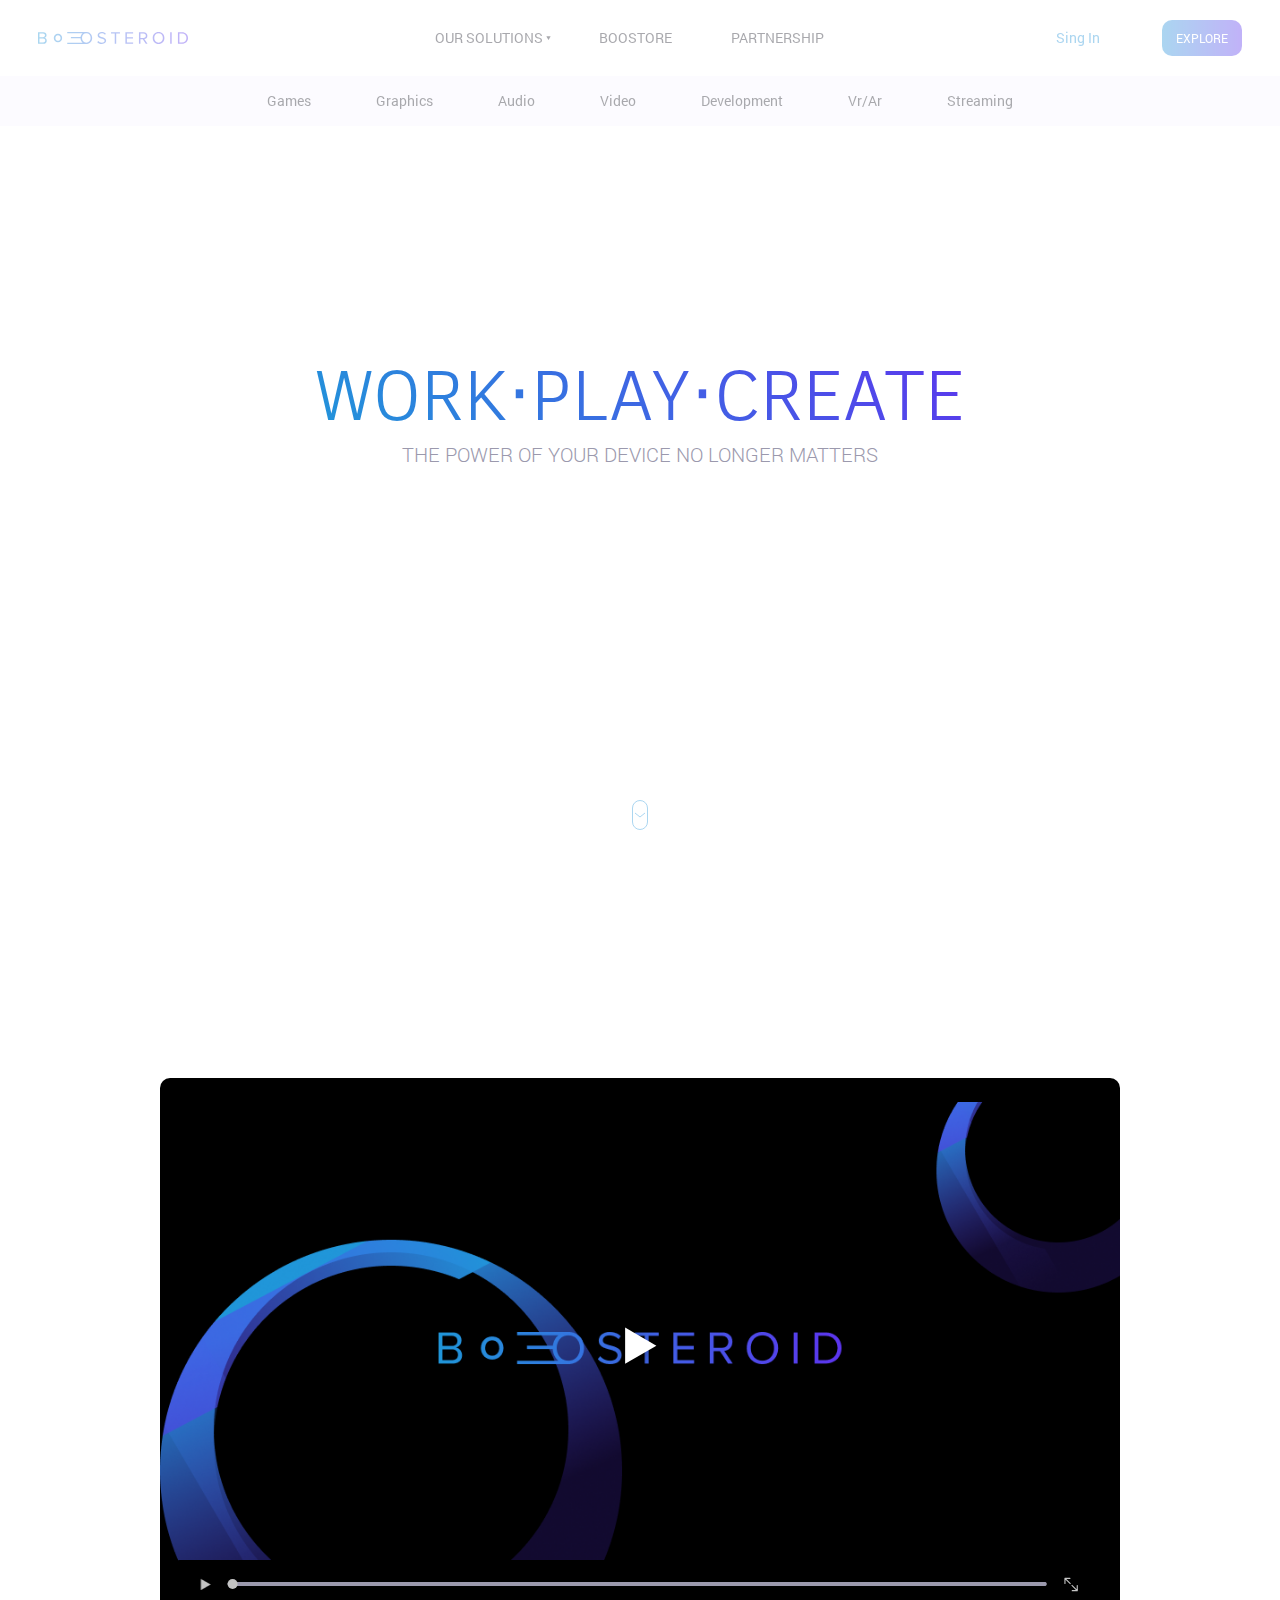
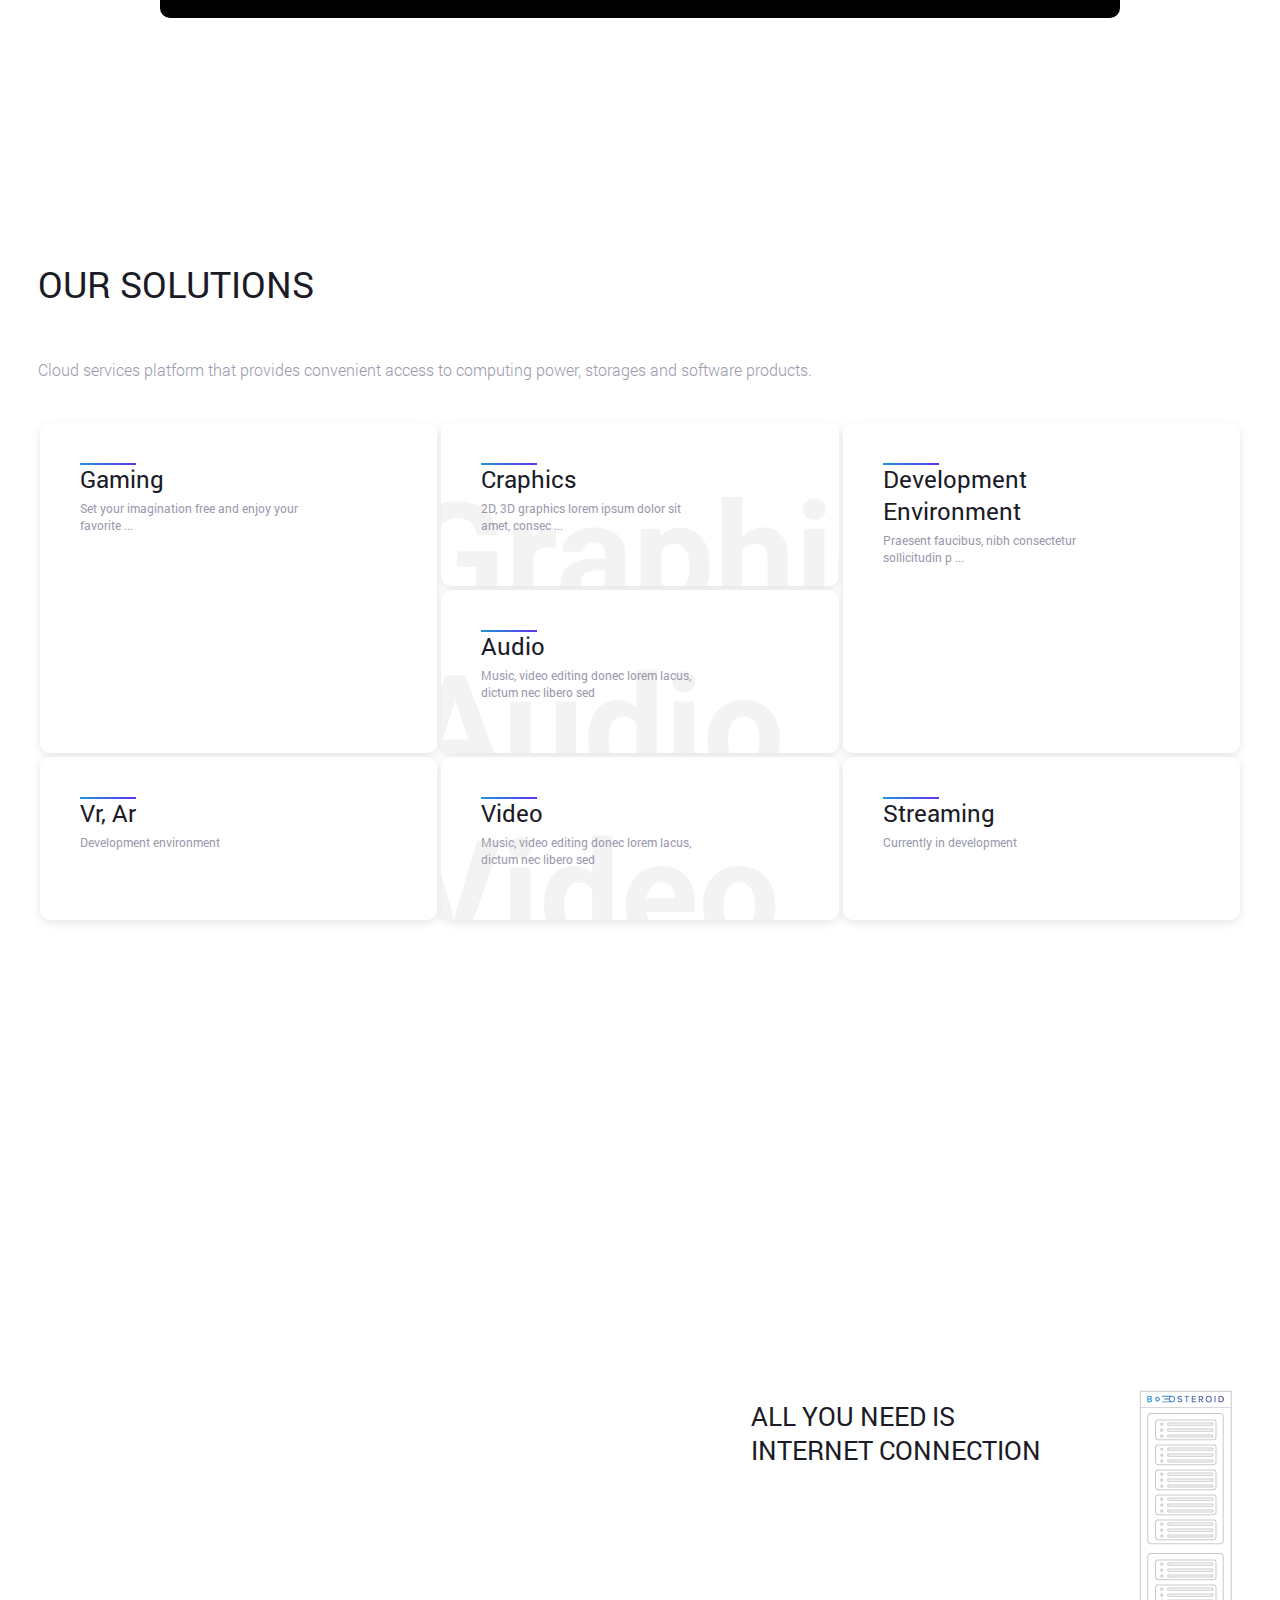
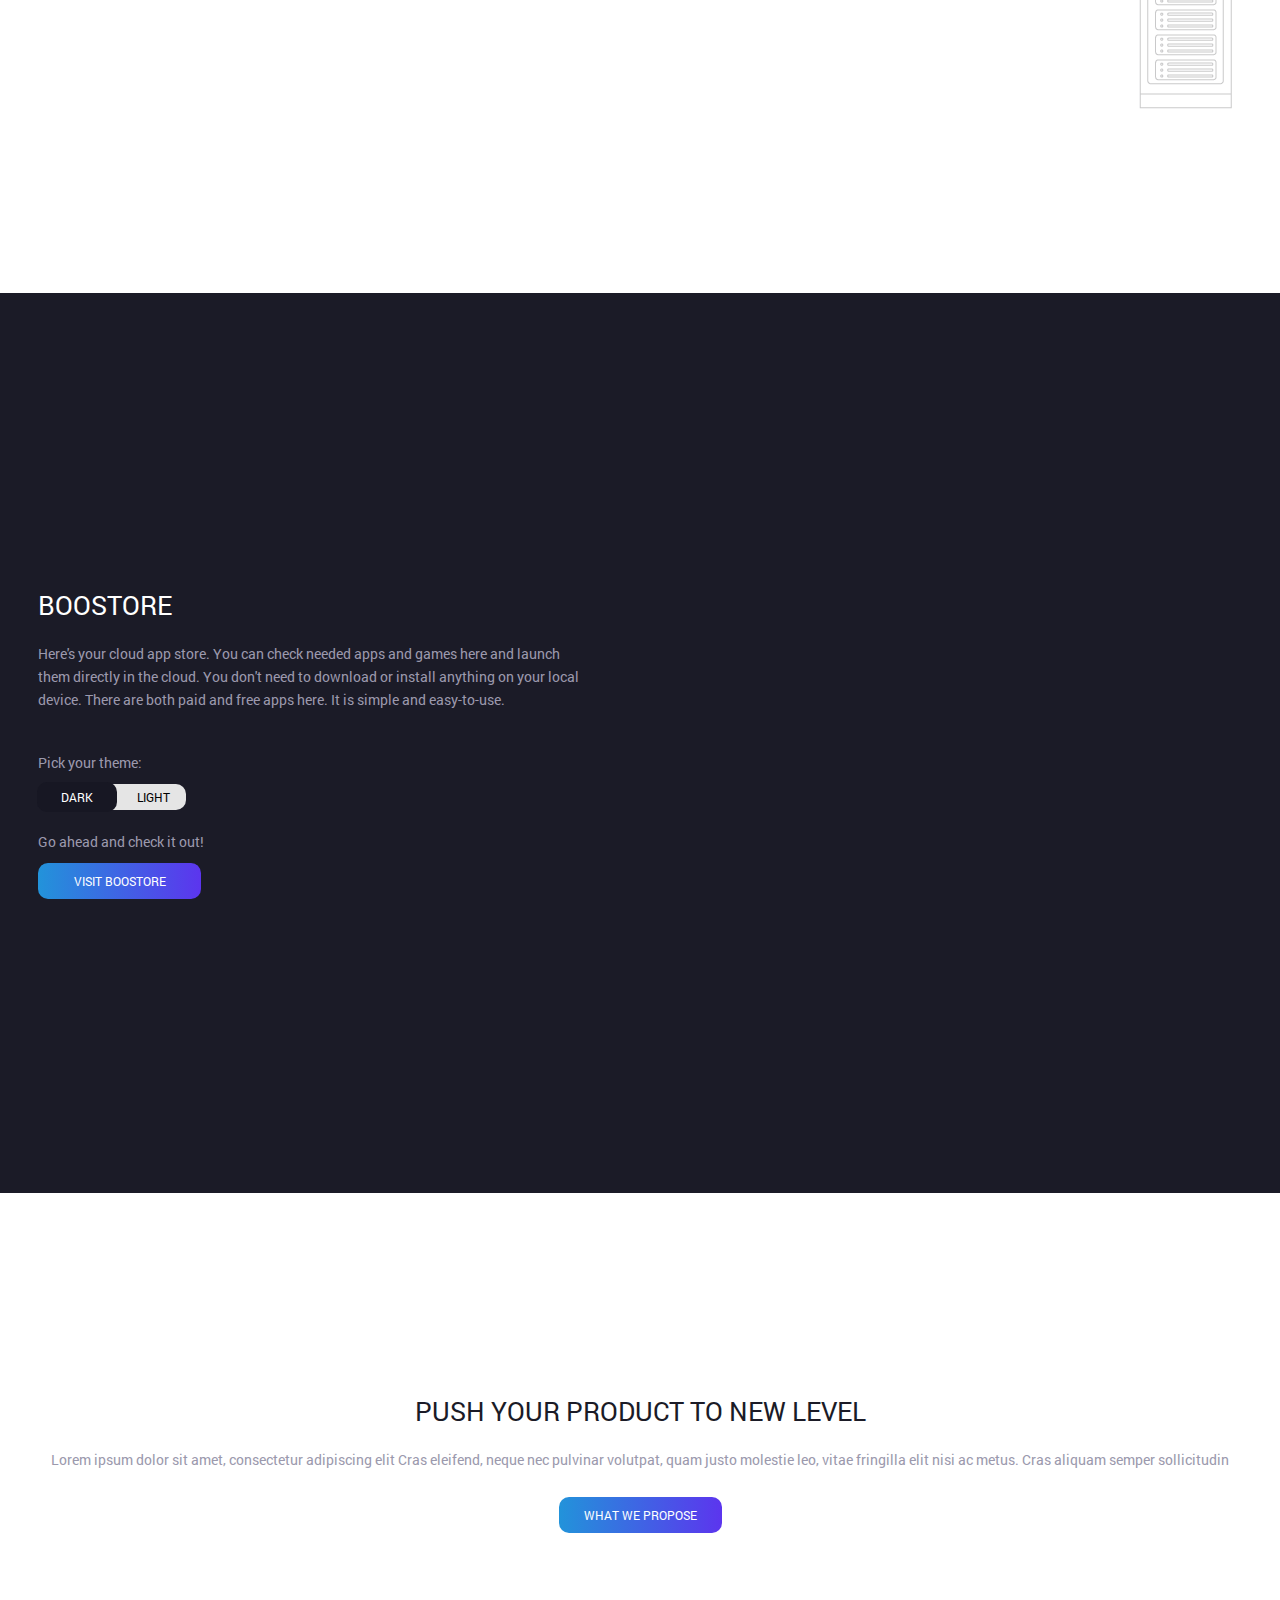
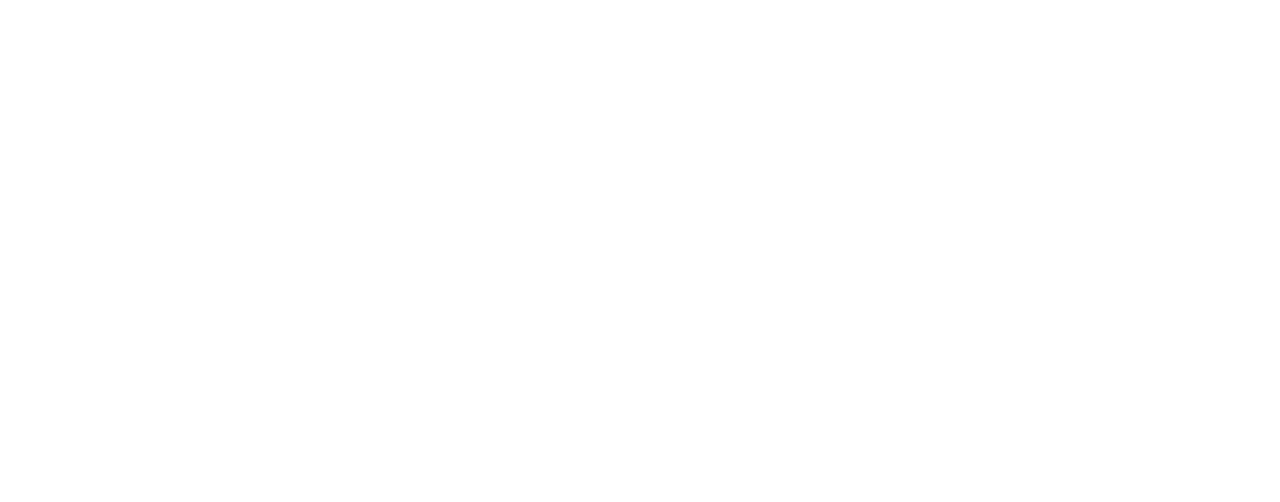
==== commit 5294b374: "landing game done" ====
--- a/index.html
+++ b/index.html
@@ -29,7 +29,7 @@
 				<ul class='menu'>
 					<li><span class='submenu_header pointer_down'>our solutions</span>
 						<ul class='submenu'>
-							<li><a href="#">games</a></li>
+							<li><a href="games.html">games</a></li>
 							<li><a href="#graphics">graphics</a></li>
 							<li><a href="#media">audio</a></li>
 							<li><a href="#media">video</a></li>
@@ -100,7 +100,7 @@
 						<img src="img/warframe.png" alt="Warframe">
 						<img src="img/doom.png" alt="DOOM">
 					</div>
-					<a href="##">Explore more</a>
+					<a href="games.html">Explore more</a>
 				</div>
 				<div>
 					<h3>vr, ar</h3>
@@ -111,7 +111,7 @@
 						<div></div>
 						<div></div>
 					</div>
-					<a href="gaming.html">Explore more</a>
+					<a href="games.html">Explore more</a>
 				</div>
 				<div>
 					<h3>craphics</h3>
@@ -182,7 +182,7 @@
 		</div>
 	</section>
 
-	<section id='boostore' class='boostore_light'>
+	<section id='boostore' class='boostore_dark'>
 		<div class='boostore_wrapper'>
 			<div class="boostore_content">
 				<h3>
@@ -196,7 +196,7 @@
 				<div class="theme">
 					<p>Pick your theme:</p>
 					<div class="can-toggle">
-						<input id="toggle" type="checkbox" checked>
+						<input id="toggle" type="checkbox">
 						<label for="toggle">
 							<div class="can-toggle__switch" data-checked="LIGHT" data-unchecked="DARK"></div>
 						</label>
@@ -208,7 +208,7 @@
 				</div>
 			</div>
 			<div class="boostore_image">
-				<img src="./img/boostore-white.png" data-src="./img/boostore-black.png" alt="Boosteroid. All you need is internet connection"
+				<img src="./img/boostore-black.png" data-src="./img/boostore-white.png " alt="Boosteroid. All you need is internet connection"
 				 class='boostore-image'>
 			</div>
 		</div>
@@ -226,17 +226,21 @@
 	</section>
 
 	<footer>
-		<div class="footer_content wrap">
+		<div class="footer_content">
 			<div class="rights">
 				<a href="#slogan">
-					<img src="img/logo-boosteroid.png" alt="Boosteroid">
+					<img src="img/logo.svg" alt="Boosteroid">
 				</a>
+				<form id="subscribe" action="#" method="post">
+					<input type="email" placeholder="Subscribe to our newsletter">
+					<button type="submit"></button>
+				</form>
 				<p>Boosteroid 2018. All right reserved</p>
 			</div>
 			<div class="out_solutions">
 				<h4>our solutions</h4>
 				<ul>
-					<li><a href="#">games</a></li>
+					<li><a href="games.html">games</a></li>
 					<li><a href="#">graphics</a></li>
 					<li><a href="#">audio</a></li>
 					<li><a href="#">video</a></li>
--- a/style/main.css
+++ b/style/main.css
@@ -40,9 +40,9 @@
 }
 
 .sticky {
-  position: fixed;
-  top: 0;
-  width: 100%
+	position: fixed;
+	top: 0;
+	width: 100%
 }
 
 /*--- HEADER ---*/
@@ -296,16 +296,17 @@
 	position: relative;
 }
 
-.slogan_wrap>img{
+.slogan_wrap>img {
 	position: absolute;
 	top: 0;
 	left: 0;
 	width: 100%;
 	height: 100%;
-	background:  #171723;
+	background: #171723;
 	opacity: 0;
 }
-.slogan_wrap>div{
+
+.slogan_wrap>div {
 	z-index: 1;
 }
 
@@ -349,7 +350,7 @@
 	align-items: center;
 }
 
-.scroller a{
+.scroller a {
 	opacity: 0;
 }
 
@@ -383,7 +384,6 @@
 .gaming_description {
 	display: block;
 	text-transform: uppercase;
-	width: 500px;
 	font-family: 'RobotoLight';
 	font-style: normal;
 	font-weight: 300;
@@ -588,7 +588,7 @@
 
 #our_solutions,
 #tranding_games {
-	height: auto;
+	height: 100vh;
 	display: -webkit-box;
 	display: -ms-flexbox;
 	display: flex;
@@ -601,6 +601,13 @@
 	margin: 60px 38px;
 }
 
+#tranding_games {
+	background: #11141B;
+	margin: 0 0;
+	padding: 76px 38px 0;
+}
+
+
 .solutions_wrapper,
 .tranding_games_wrapper {
 	max-width: 100vw;
@@ -634,8 +641,13 @@
 	line-height: normal;
 	font-size: 36px;
 	text-transform: uppercase;
+	color: white;
+	/* #1B1B27;*/
+	margin-bottom: 50px;
+}
+
+.solutions_header h2 {
 	color: #1B1B27;
-	margin: 70px 0;
 }
 
 .solutions_header p {
@@ -866,7 +878,7 @@
 	margin-top: 5px;
 }
 
-.solutions_container>div:hover p{
+.solutions_container>div:hover p {
 	display: none;
 }
 
@@ -880,8 +892,14 @@
 	overflow: hidden;
 }
 
+#gaming_pc,
+#play_travel {
+	height: 100vh;
+}
+
 .boostore_wrapper,
-.section_two_wrapper,
+#gaming_pc,
+#play_travel,
 .section_three_wrapper {
 	display: -webkit-box;
 	display: -ms-flexbox;
@@ -910,20 +928,50 @@
 	margin: 0 38px;
 }
 
-.section_two_wrapper {
-	margin-top: 126px;
-}
-
 #boostore,
-#section_two {
+#gaming_pc,
+#play_travel {
 	display: flex;
 	justify-content: center;
 	align-items: center;
-	overflow: hidden;
 	-webkit-transition: all 0.5s linear;
 	transition: all 0.5s linear;
 }
 
+#boostore {
+	overflow: hidden;
+}
+
+#gaming_pc {
+	position: relative;
+	justify-content: flex-start;
+}
+
+#play_travel {
+	position: relative;
+	justify-content: flex-end;
+}
+
+#gaming_pc img {
+	width: 50%;
+	position: absolute;
+	top: 50%;
+	right: 0;
+	transform: translateY(-50%);
+	margin-right: -38px;
+	border-radius: 10px 0 0 10px;
+}
+
+#play_travel img {
+	width: 50%;
+	position: absolute;
+	top: 50%;
+	left: 0;
+	transform: translateY(-50%);
+	margin-left: -38px;
+	border-radius: 0 10px 10px 0;
+}
+
 .boostore_light {
 	background: white;
 }
@@ -936,7 +984,7 @@
 	width: auto;
 }
 
-.left_side,
+.content,
 .right_side {
 	width: 50%;
 }
@@ -1049,19 +1097,24 @@
 	font-size: 30px;
 	text-transform: uppercase;
 	margin-bottom: 20px;
+	color: #1B1B27;
+}
+
+.boostore_content h3 {
+	color: white;
 }
 
 .internet_wrapper img {
 	align-self: flex-end;
 }
 
-.section_two_content,
+.content div,
 .section_three_content {
 	width: 65%;
 	margin: 0 auto;
 }
 
-.section_two_content h3,
+.content div h3,
 .section_three_content h3 {
 	font-weight: 500;
 	line-height: normal;
@@ -1079,11 +1132,12 @@
 	color: #9B99AD;
 }
 
-.section_two_content p,
+.content div p,
 .section_three_content p {
 	line-height: 23px;
 	font-size: 16px;
 	color: #9B99AD;
+	margin-bottom: 20px;
 }
 
 .boostore_content p {
@@ -1295,7 +1349,6 @@
 }
 
 .produt_new_level div {
-	width: 45%;
 	margin: 0 auto;
 	text-align: center;
 }
@@ -1306,16 +1359,16 @@
 }
 
 .produt_new_level div p {
-	width: 87%;
+	width: 50%;
 	margin: 0 auto 26px auto;
 }
 
 /*FOOTER*/
 
 footer {
-	height: 340px;
+	height: auto;
 	background: #1B1B27;
-	padding-top: 60px;
+	padding: 60px 38px;
 	visibility: hidden;
 }
 
@@ -1327,7 +1380,7 @@
 	-webkit-box-direction: normal;
 	-ms-flex-direction: row;
 	flex-direction: row;
-	height: 210px;
+	height: auto;
 }
 
 footer div h4 {
@@ -1367,6 +1420,83 @@
 	flex-basis: 25%;
 }
 
+.rights {
+	justify-content: flex-start;
+}
+
+#subscribe {
+	display: flex;
+	width: 80%;
+	border: 1px solid #9B99AD;
+	background: transparent;
+	justify-content: space-between;
+	margin-top: 24px;
+}
+
+#subscribe input {
+	width: 80%;
+	background: transparent;
+	color: #fff;
+	font-size: 12px;
+	font-weight: 400;
+	outline: 0;
+	border: none;
+	padding: 10px;
+}
+
+#subscribe input::placeholder {
+	color: #fff;
+}
+
+#subscribe button {
+	position: relative;
+	width: 50px;
+	min-height: 100%;
+	background: transparent;
+	border: none;
+	outline: 0;
+	cursor: pointer;
+	transition: all 0.3s linear;
+	margin: 0 auto;
+}
+
+#subscribe button:before {
+	content: '';
+	position: absolute;
+	top: calc(50% - 1px);
+	right: 0;
+	display: inline-block;
+	width: 8px;
+	height: 8px;
+	border-top: 1px solid #fff;
+	border-right: 1px solid #fff;
+	transform: rotate(45deg) translateX(-50%);
+	/* transform: translateX(-50%); */
+}
+#subscribe button:after {
+	content: '';
+	position: absolute;
+	top: calc(50%);
+	right: 2px;
+	display: inline-block;
+	width: 50px;
+	height: 1px;
+	background: #fff;
+	transform: translateX(0);
+	transition: all 0.3s linear;
+}
+
+#subscribe button:hover {
+	width: 30px;
+}
+#subscribe button:hover:after {
+	width: 30px;
+}
+
+/* #subscribe button:hover {
+	background: transparent url(../img/subscribe-arrow-small.svg) center center no-repeat;
+} */
+
 .about,
 .support,
 .out_solutions {
@@ -1379,7 +1509,7 @@
 .rights p {
 	font-size: 12px;
 	color: #9B99AD;
-	margin-bottom: 5px;
+	margin-top: auto;
 }
 
 .legal_terms .social_network ul {
@@ -1443,7 +1573,7 @@
 .game img {
 	width: 177px;
 	height: 177px;
-	background: #9B99AD;
+	background: white;
 	border-radius: 10px;
 }
 
@@ -1464,7 +1594,11 @@
 	line-height: 17px;
 	font-size: 12px;
 	color: #9B99AD;
-	text-transform: capitalize;
+	/* text-transform: capitalize; */
+}
+
+.tranding_games_content {
+	margin-top: 50px;
 }
 
 .tranding_games_content p {
@@ -1472,11 +1606,14 @@
 	font-size: 16px;
 	color: #9B99AD;
 	margin-bottom: 20px;
-	margin-top: 115px;
+}
+
+.tranding_games_content p:nth-child(1) {
+	margin-bottom: 0;
 }
 
 /* slider buttons dark theme*/
-/* .slick-prev:before,
+.slick-prev:before,
 .slick-next:before {
 	color: white;
 }
@@ -1492,10 +1629,10 @@
 }
 
 /*slider dots darg theme*/
-/* .slick-dots li.slick-active button:before {
+.slick-dots li.slick-active button:before {
 	color: white;
 }
 
 .slick-dots li button:before {
 	color: white;
-}  */+}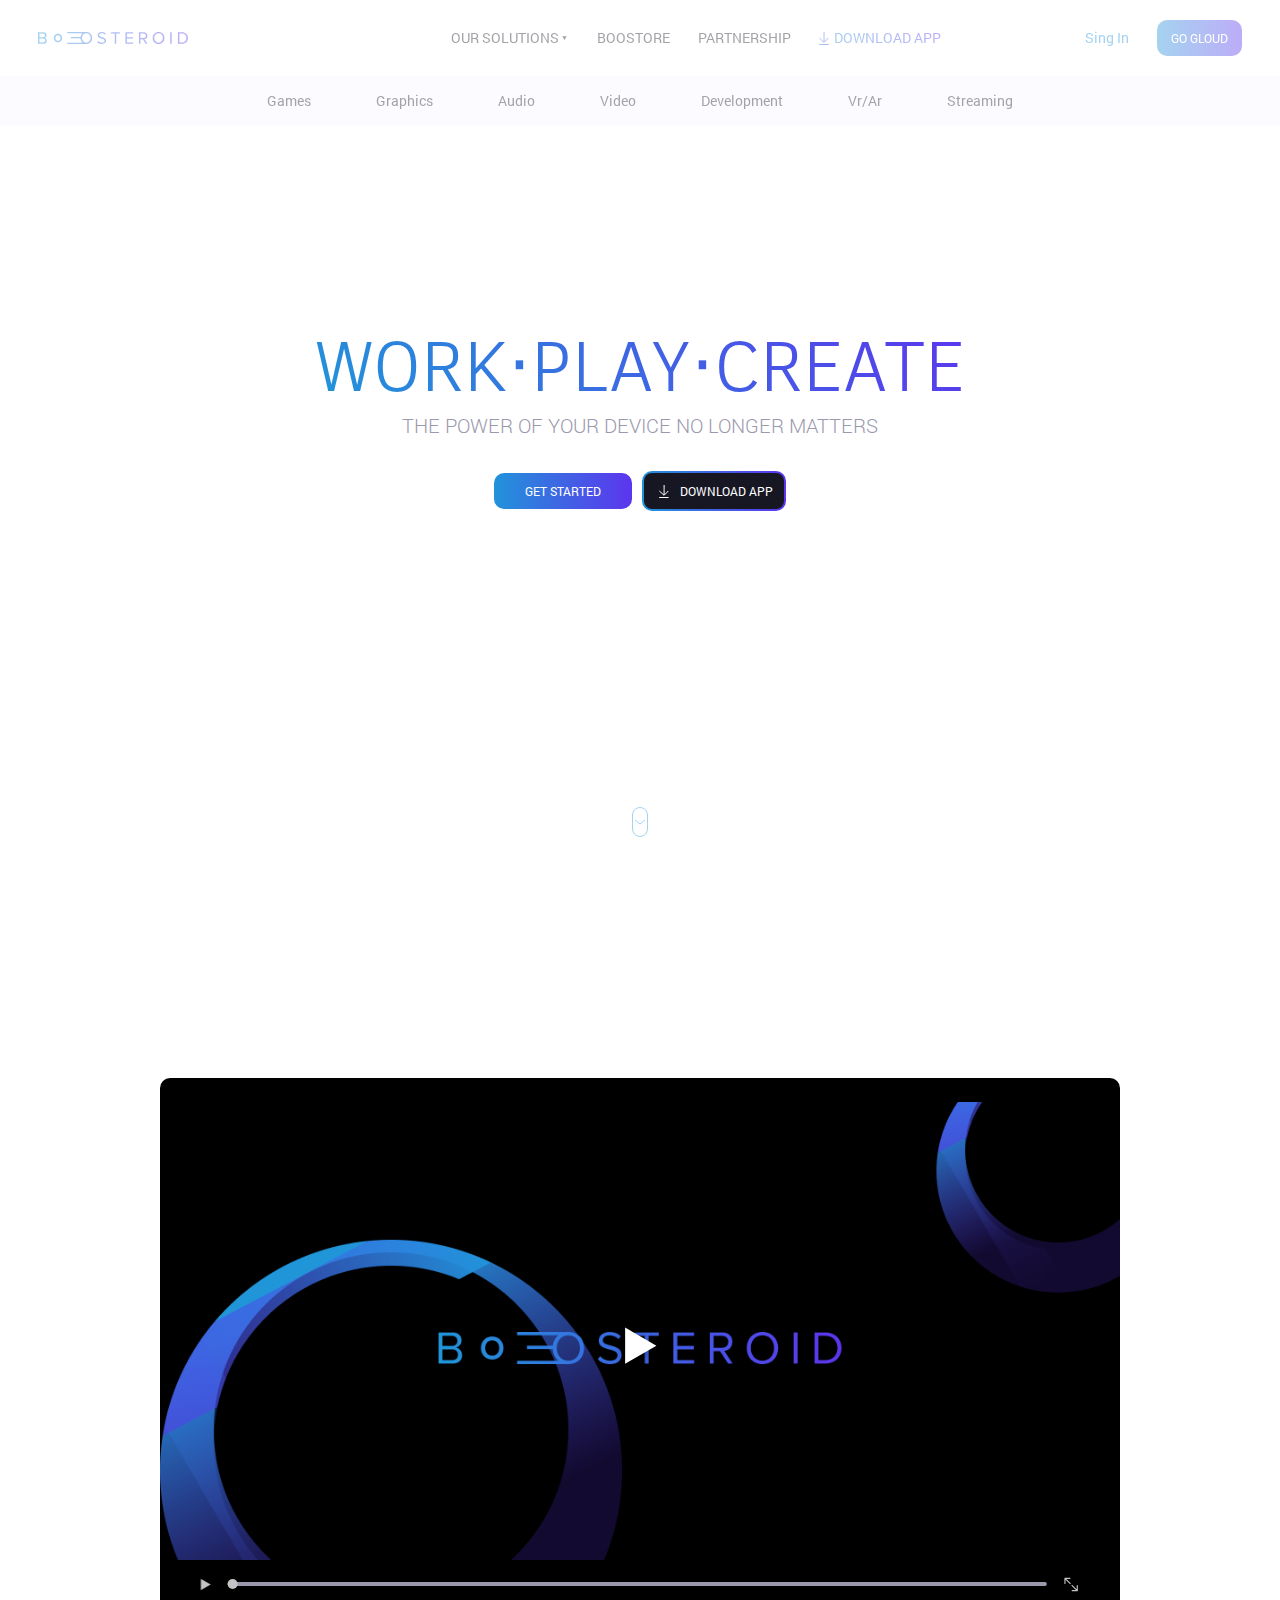
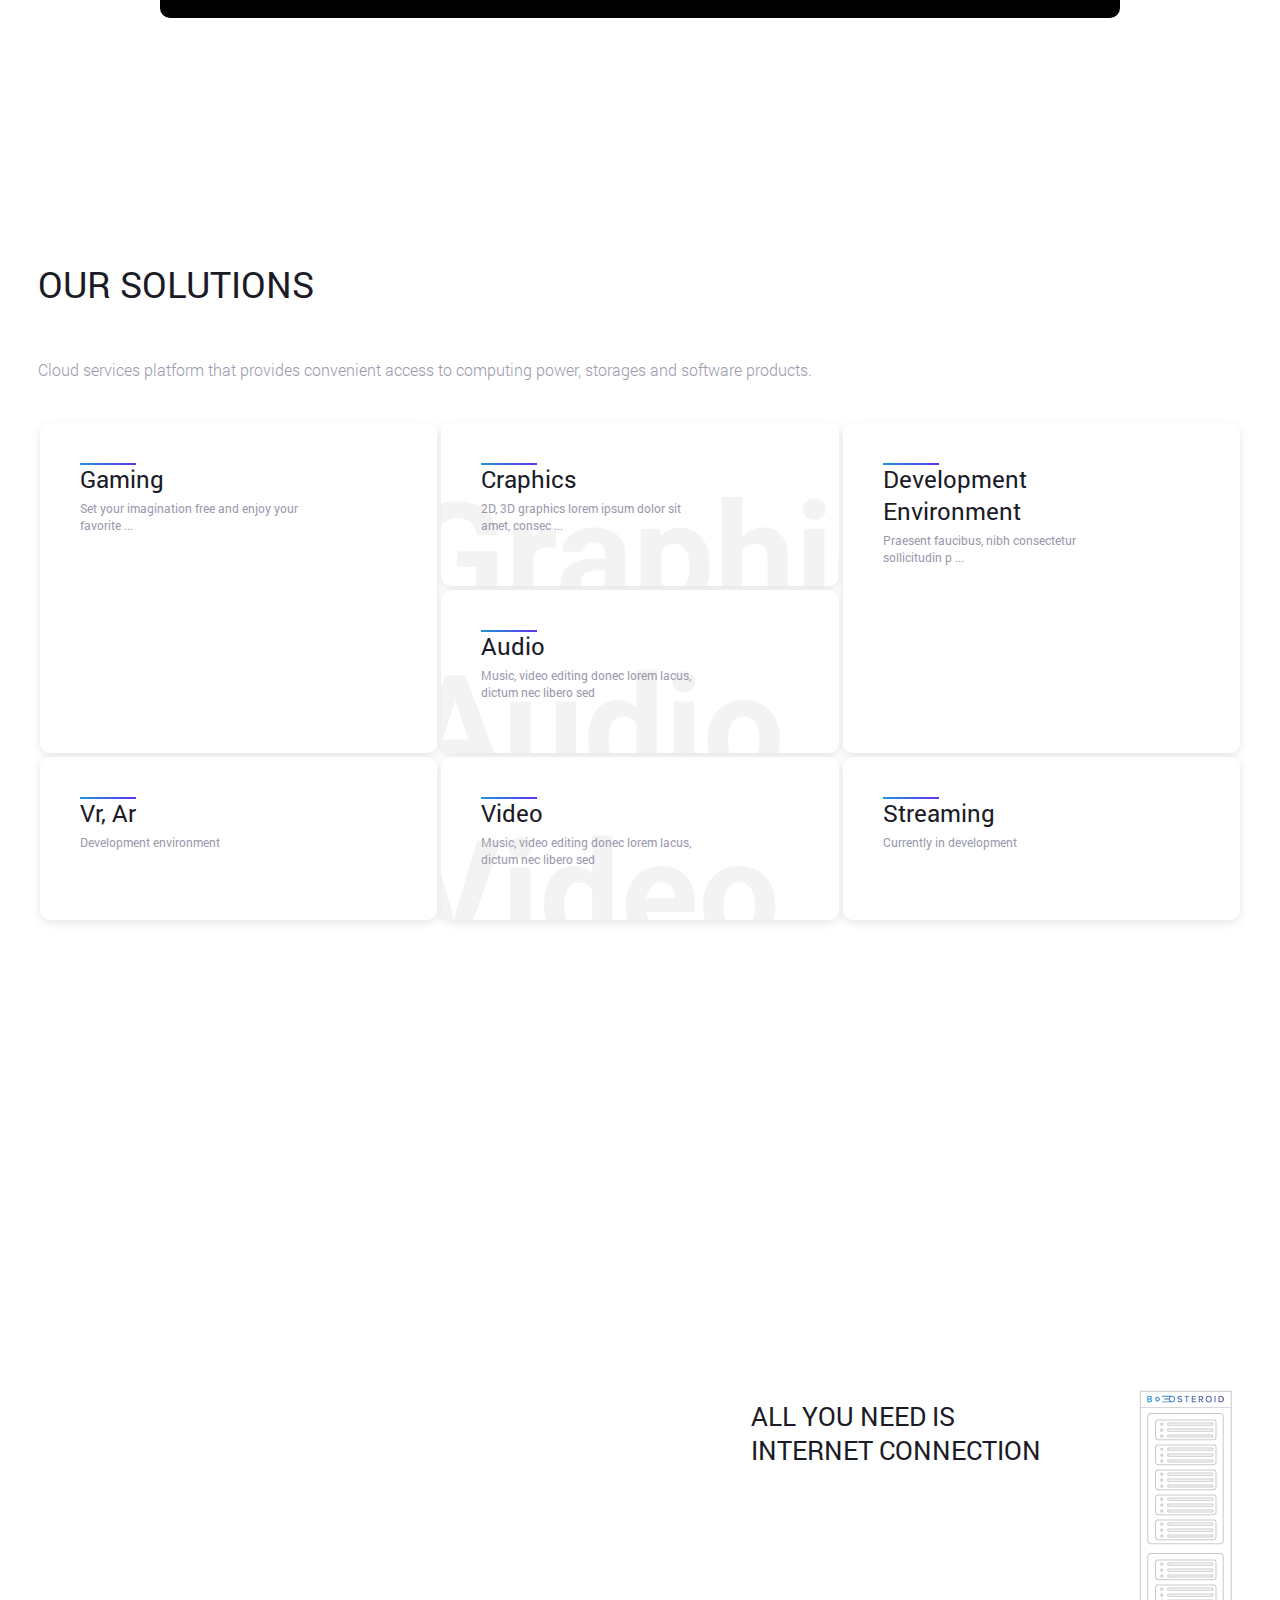
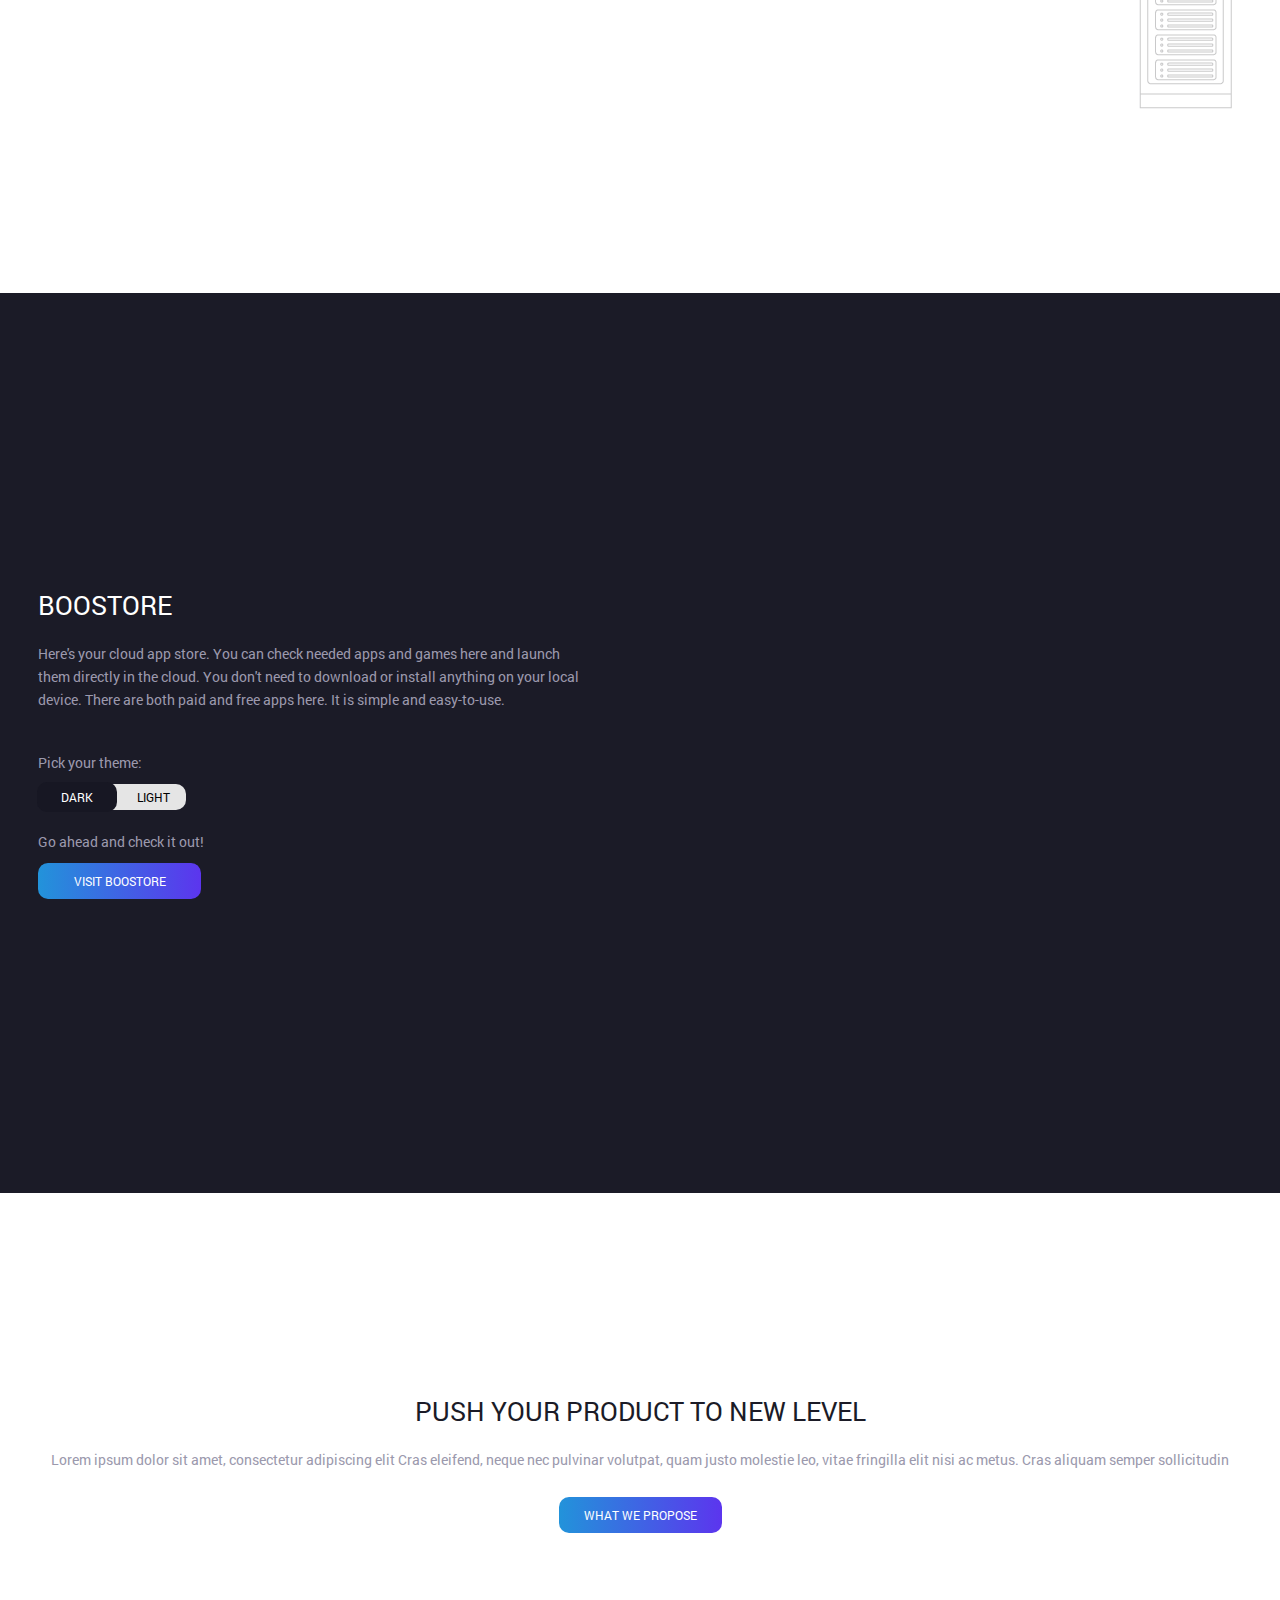
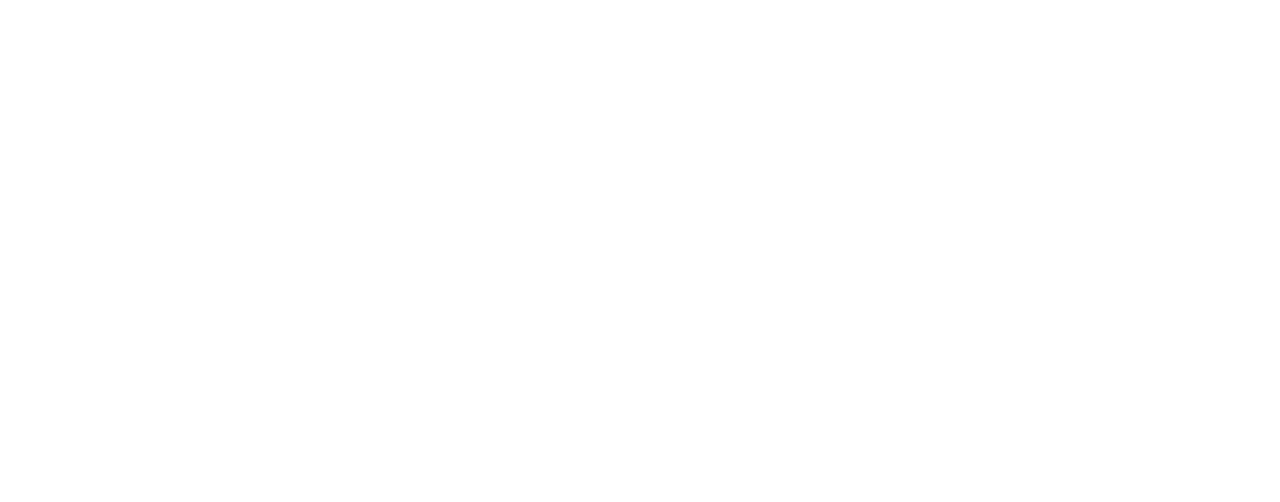
==== commit 8960f672: "add buttons, change sections" ====
--- a/index.html
+++ b/index.html
@@ -26,22 +26,32 @@
 					<span></span>
 					<span></span>
 				</div>
-				<ul class='menu'>
-					<li><span class='submenu_header pointer_down'>our solutions</span>
-						<ul class='submenu'>
-							<li><a href="games.html">games</a></li>
-							<li><a href="#graphics">graphics</a></li>
-							<li><a href="#media">audio</a></li>
-							<li><a href="#media">video</a></li>
-							<li><a href="#development">development</a></li>
-							<li><a href="#vr_ar">vr/ar</a></li>
-							<li><a href="#streaming">streaming</a></li>
+				<ul>
+					<li>
+						<ul>
+							<li>
+									<span class='submenu_header pointer_down'>our solutions</span>
+									<ul class='submenu'>
+										<li><a href="games.html">games</a></li>
+										<li><a href="#graphics">graphics</a></li>
+										<li><a href="#media">audio</a></li>
+										<li><a href="#media">video</a></li>
+										<li><a href="#development">development</a></li>
+										<li><a href="#vr_ar">vr/ar</a></li>
+										<li><a href="#streaming">streaming</a></li>
+									</ul>
+							</li>
+							<li><a href="#boostore">boostore</a></li>
+							<li><a href="#partnership">partnership</a></li>
+							<li><a href="#" download>download app</a></li>
 						</ul>
 					</li>
-					<li><a href="#boostore">boostore</a></li>
-					<li><a href="#partnership">partnership</a></li>
-					<li><a href="#" class="sing_in">sing in</a></li>
-					<li><a href="#" class="explore">explore</a></li>
+					<li>
+						<ul>
+								<li><a href="#" class="sing_in">sing in</a></li>
+								<li><a href="#" class="explore">go gloud</a></li>
+						</ul>
+					</li>
 				</ul>
 			</nav>
 		</div>
@@ -52,6 +62,10 @@
 			<div>
 				<h1>work play create</h1>
 				<p>the power of your device no longer matters</p>
+				<div>
+					<a href="#">get started</a>
+					<a href="#" download>download app</a>
+				</div>
 			</div>
 			<div class='scroller'>
 				<a href="#video">
@@ -92,14 +106,6 @@
 					<p>
 						Set your imagination free and enjoy your favorite software to create 2D and 3D graphics using any device
 					</p>
-					<div class="icons">
-						<img src="img/wot.png" alt="World of tanks">
-						<img src="img/wop.png" alt="World of warplanes">
-						<img src="img/wosh.png" alt="World of warships">
-						<img src="img/fortnite.png" alt="Fortnite">
-						<img src="img/warframe.png" alt="Warframe">
-						<img src="img/doom.png" alt="DOOM">
-					</div>
 					<a href="games.html">Explore more</a>
 				</div>
 				<div>
@@ -107,10 +113,6 @@
 					<p>
 						Development environment
 					</p>
-					<div class="icons">
-						<div></div>
-						<div></div>
-					</div>
 					<a href="games.html">Explore more</a>
 				</div>
 				<div>
@@ -118,10 +120,6 @@
 					<p>
 						2D, 3D graphics lorem ipsum dolor sit amet, consectetur adipiscing elit
 					</p>
-					<div class="icons">
-						<div></div>
-						<div></div>
-					</div>
 					<a href="gaming.html">Explore more</a>
 				</div>
 				<div>
@@ -129,10 +127,6 @@
 					<p>
 						Music, video editing donec lorem lacus, dictum nec libero sed
 					</p>
-					<div class="icons">
-						<div></div>
-						<div></div>
-					</div>
 					<a href="gaming.html">Explore more</a>
 				</div>
 				<div>
@@ -140,10 +134,6 @@
 					<p>
 						Music, video editing donec lorem lacus, dictum nec libero sed
 					</p>
-					<div class="icons">
-						<div></div>
-						<div></div>
-					</div>
 					<a href="gaming.html">Explore more</a>
 				</div>
 				<div>
@@ -152,10 +142,6 @@
 						Praesent faucibus, nibh consectetur sollicitudin porttitor, ligula orci tincidunt felis, sit amet vulputate enim
 						erat eu elit
 					</p>
-					<div class="icons">
-						<div></div>
-						<div></div>
-					</div>
 					<a href="gaming.html">Explore more</a>
 				</div>
 				<div>
--- a/style/main.css
+++ b/style/main.css
@@ -79,11 +79,33 @@
 }
 
 /*menu*/
+.logo_boosteroid {
+	width: 25%;
+}
 nav {
-	width: 65%;
-}
-
-.menu {
+	width: 75%;
+}
+
+nav li span,
+nav li a {
+	text-decoration: none;
+	color: #1B1B27;
+}
+
+nav li span {
+	cursor: pointer;
+}
+
+.pointer_down {
+	background: url('../img/pointer-down.png') no-repeat 98% 50%;
+	padding-right: 10px;
+}
+
+.pointer_up {
+	background: url('../img/pointer-up.png') no-repeat 98% 50%;
+}
+
+nav>ul {
 	width: 100%;
 	display: -webkit-box;
 	display: -ms-flexbox;
@@ -97,52 +119,80 @@
 	z-index: 999;
 }
 
-.menu>li {
+nav>ul>li:nth-child(1) {
 	list-style-type: none;
 	color: #1B1B27;
-	-webkit-box-flex: 3;
-	-ms-flex: 3 1 75px;
-	flex: 3 1 75px;
 	text-align: center;
 }
 
-nav li span,
-nav li a {
-	text-decoration: none;
-	color: #1B1B27;
-}
-
-nav li span {
-	cursor: pointer;
-}
-
-.pointer_down {
-	background: url('../img/pointer-down.png') no-repeat 98% 50%;
-	padding-right: 10px;
-}
-
-.pointer_up {
-	background: url('../img/pointer-up.png') no-repeat 98% 50%;
-}
-
-.menu>li:nth-child(4) {
-	-webkit-box-flex: 20;
-	-ms-flex: 20 1 75px;
-	flex: 20 1 75px;
-	text-align: end;
-}
-
-.menu>li:nth-child(4) a {
+nav>ul>li:nth-child(1){
+	width: 66.666%;
+}
+
+nav>ul>li:nth-child(2){
+	width: 33.333%;
+}
+
+nav>ul li {
+	list-style-type: none;
+}
+
+nav>ul>li ul {
+	display: flex;
+}
+
+nav>ul>li:nth-child(1)>ul {
+	display: flex;
+	justify-content: center;
+}
+
+nav>ul>li:nth-child(2)>ul {
+	display: flex;
+	justify-content: flex-end;
+}
+
+nav>ul>li>ul>li {
+	margin-right: 28px;
+}
+
+nav>ul>li>ul>li:last-child {
+	margin-right: 0;
+}
+
+/*'download app' button*/
+
+nav>ul>li:nth-child(1)>ul>li:nth-child(4) a {
+	position: relative;
+	background: -webkit-linear-gradient(45deg, #2096D9 0%, #5C35EE 100%);
+	background-clip: text;
+	-webkit-background-clip: text;
+	-webkit-text-fill-color: transparent;
+	text-transform: uppercase;
+	padding-left: 15px;
+}
+
+nav>ul>li:nth-child(1)>ul>li:nth-child(4) a:before {
+	position: absolute;
+	content: '';
+	top:50%;
+	left: 0;
+	transform: translateY(-50%);
+	width: 10px;
+	height: 17px;
+	background: url(../img/download-app.svg) center 2px no-repeat;
+}
+
+/*------*/
+
+
+/*----'sign in' & go 'gloud buttons'------*/
+nav>ul>li:nth-child(2)>ul li:nth-child(1) a {
 	font-size: 14px;
 	color: #2293DA;
 	text-transform: capitalize;
 }
 
-.menu>li:nth-child(5) {
-	text-align: end;
-}
-
-.menu>li:nth-child(5) a {
+nav>ul>li:nth-child(2)>ul li:nth-child(2) a {
 	background: -webkit-gradient(linear, left top, right top, from(#2293DA), to(#5C35EE));
 	background: linear-gradient(90deg, #2293DA 0%, #5C35EE 100%);
 	text-transform: uppercase;
@@ -152,6 +202,7 @@
 	padding: 10px 14px;
 	border-radius: 10px;
 }
+/*-----*/
 
 .submenu {
 	top: 76px;
@@ -319,12 +370,75 @@
 	text-transform: uppercase;
 }
 
-.slogan_block p {
-	font-family: "ClearSansLight";
-	font-size: 72px;
+#slogan>div>div>div {
+	display: flex;
+	flex-direction: row;
+	justify-content: center;
+	margin-top: 32px;
+}
+
+#slogan>div>div>div a {
 	text-transform: uppercase;
-	margin: 10px;
-}
+	text-decoration: none;
+	color: white;
+	font-size: 12px;
+}
+ /* 'get started button' button*/
+#slogan>div>div>div a:nth-child(1) {
+	background: -webkit-gradient(linear, left top, right top, from(#2293DA), to(#5C35EE));
+  background: linear-gradient(90deg, #2293DA 0%, #5C35EE 100%);
+  text-align: center;
+  padding: 10px 31px;
+	border-radius: 10px;
+	margin-right: 10px;
+}
+/*---------*/
+
+/*'download app' button */
+#slogan>div>div>div a:nth-child(2) {
+	position: relative;
+	border: 2px solid transparent;
+  background: #171723;
+  background-clip: padding-box;
+	border-radius: 10px;
+	text-align: center;
+	padding: 10px 11px 10px 36px;
+}
+
+#slogan>div>div>div a:nth-child(2):after {
+	content: '';
+	position: absolute;
+	top: -2px;
+  bottom: -2px;
+  left: -2px;
+  right: -2px;
+	background: linear-gradient(90deg, #2293DA 0%, #5C35EE 100%);
+	z-index: -1;
+  border-radius: 10px;
+}
+
+#slogan>div>div>div a:nth-child(2):before {
+	content: '';
+	width: 10px;
+	height: 17px;
+	position: absolute;
+	top: 50%;
+	left: 15px;
+	transform: translateY(-50%);
+	background: url(../img/download-app-white.svg) center 2px no-repeat;
+}
+/*-----------*/
+
+
+/* position: absolute;
+	content: '';
+	top:50%;
+	left: 0;
+	transform: translateY(-50%);
+	width: 10px;
+	height: 17px;
+	background: url(../img/download-app.svg) center 2px no-repeat; */
+
 
 .slogan_wrap div,
 .gaming_wrap div,
@@ -695,16 +809,7 @@
 }
 
 .solutions_container>div:hover {
-	justify-content: space-between;
-}
-
-.icons {
-	display: none;
-	opacity: 0;
-	flex-direction: row;
-	justify-content: space-between;
-	align-items: flex-start;
-	transition: all 0.3s linear;
+	justify-content: flex-start;
 }
 
 .solutions_container>div a {
@@ -719,15 +824,6 @@
 	transition: all 0.3s linear;
 }
 
-/* .solutions_container>div a:after {
-	content: '';
-	bottom: 2px;
-	left: 0;
-	border-bottom: 1px solid;
-	position: absolute;
-	width: 100%;
-} */
-
 .solutions_container>div:after {
 	border-radius: 10px;
 	content: "";
@@ -742,16 +838,6 @@
 }
 
 .solutions_container>div h3 {
-	width: 60%;
-	font-weight: 500;
-	font-size: 24px;
-	color: #1B1B27;
-	text-transform: capitalize;
-	position: relative;
-}
-
-.solutions_container>div:hover h3 {
-	display: none;
 	width: 60%;
 	font-weight: 500;
 	font-size: 24px;
@@ -829,24 +915,6 @@
 	background: linear-gradient(90deg, #2096D9 0%, #5C35EE 100%);
 }
 
-.icons {
-	margin-top: 15px;
-	width: 100%;
-}
-
-.icons img {
-	margin-right: 5px;
-}
-
-.icons div {
-	display: inline-block;
-	margin-right: 5px;
-	width: 55px;
-	height: 55px;
-	background: #5C35EE;
-	border-radius: 5px;
-}
-
 .solutions_container>div:hover .icons {
 	display: block;
 	opacity: 1;
@@ -856,19 +924,6 @@
 	display: block;
 	opacity: 1;
 }
-
-/* .solutions_container>div span {
-	display: none;
-	background: -webkit-linear-gradient(45deg, #2096D9 0%, #5C35EE 100%);
-	background-clip: text;
-	-webkit-background-clip: text;
-	-webkit-text-fill-color: transparent;
-	text-transform: capitalize;
-}
-
-.solutions_container>div:hover>span {
-	display: inline;
-} */
 
 .solutions_container>div p {
 	width: 70%;
@@ -876,10 +931,6 @@
 	font-size: 12px;
 	color: #9B99AD;
 	margin-top: 5px;
-}
-
-.solutions_container>div:hover p {
-	display: none;
 }
 
 /*SECTION INTERNET*/
--- a/style/media.css
+++ b/style/media.css
@@ -8,7 +8,7 @@
     width: 68%;
   }
 
-  .menu>li:nth-child(4) {
+  nav>ul>li:nth-child(4) {
     flex: 8 1 75px;
     text-align: end;
   }
@@ -61,11 +61,11 @@
     width: 70%;
   }
 
-  .menu>li {
+  nav>ul>li {
     flex: 2 1 75px;
   }
 
-  .menu>li:nth-child(4) {
+  nav>ul>li:nth-child(4) {
     flex: 3 1 75px;
   }
 
@@ -172,11 +172,11 @@
     width: 70%;
   }
 
-  .menu>li {
+  nav>ul>li {
     flex: 2 1 75px;
   }
 
-  .menu>li:nth-child(4) {
+  nav>ul>li:nth-child(4) {
     flex: 1 1 75px;
   }
 
@@ -380,7 +380,7 @@
     width: auto;
   }
 
-  .menu {
+  nav>ul {
     display: none;
     flex-direction: column;
     position: absolute;
@@ -392,7 +392,7 @@
     transition: all 0.5s linear;
   }
 
-  .menu>li {
+  nav>ul>li {
     width: 100%;
     flex: 0 1 auto;
     text-align: center;
@@ -404,29 +404,29 @@
     line-height: normal;
   }
 
-  .menu>li a {
+  nav>ul>li a {
     font-size: 14px;
   }
 
-  nav .menu>li:nth-child(1) {
+  nav nav>ul>li:nth-child(1) {
     position: relative;
   }
 
-  .menu>li:nth-child(4),
-  .menu>li:nth-child(5) {
+  nav>ul>li:nth-child(4),
+  nav>ul>li:nth-child(5) {
     flex: 0 1 auto;
     text-align: start;
     color: inherit;
     text-transform: none;
   }
 
-  .menu>li:nth-child(4) a {
+  nav>ul>li:nth-child(4) a {
     font-size: 14px;
     color: #2293DA;
     text-transform: uppercase;
   }
 
-  .menu>li:nth-child(5) a {
+  nav>ul>li:nth-child(5) a {
     background: none;
     text-transform: uppercase;
     font-size: 14px;
@@ -436,7 +436,7 @@
     border-radius: 0;
   }
 
-  .menu li a {
+  nav>ul li a {
     text-decoration: none;
     color: #1B1B27;
     margin: 0 auto;
@@ -444,7 +444,7 @@
     font-size: 12px;
   }
 
-  .menu li {
+  nav>ul li {
     text-decoration: none;
     color: #1B1B27;
     margin: 0;
@@ -475,7 +475,7 @@
     margin-right: 0;
   }
 
-  .menu>li:hover .submenu {
+  nav>ul>li:hover .submenu {
     display: flex;
     width: 100%;
     height: auto;
@@ -700,7 +700,7 @@
     width: auto;
   }
 
-  .menu {
+  nav>ul {
     display: none;
     flex-direction: column;
     position: absolute;
@@ -712,7 +712,7 @@
     transition: all 0.5s linear;
   }
 
-  .menu>li {
+  nav>ul>li {
     width: 100%;
     flex: 0 1 auto;
     text-align: center;
@@ -724,29 +724,29 @@
     line-height: normal;
   }
 
-  .menu>li a {
+  nav>ul>li a {
     font-size: 14px;
   }
 
-  nav .menu>li:nth-child(1) {
+  nav nav>ul>li:nth-child(1) {
     position: relative;
   }
 
-  .menu>li:nth-child(4),
-  .menu>li:nth-child(5) {
+  nav>ul>li:nth-child(4),
+  nav>ul>li:nth-child(5) {
     flex: 0 1 auto;
     text-align: start;
     color: inherit;
     text-transform: none;
   }
 
-  .menu>li:nth-child(4) a {
+  nav>ul>li:nth-child(4) a {
     font-size: 14px;
     color: #2293DA;
     text-transform: uppercase;
   }
 
-  .menu>li:nth-child(5) a {
+  nav>ul>li:nth-child(5) a {
     background: none;
     text-transform: uppercase;
     font-size: 14px;
@@ -755,7 +755,7 @@
     border-radius: 0;
   }
 
-  .menu li a {
+  nav>ul li a {
     text-decoration: none;
     color: #1B1B27;
     margin: 0 auto;
@@ -763,7 +763,7 @@
     font-size: 12px;
   }
 
-  .menu li {
+  nav>ul li {
     text-decoration: none;
     color: #1B1B27;
     margin: 0;
@@ -794,7 +794,7 @@
     margin-right: 0;
   }
 
-  .menu>li:hover .submenu {
+  nav>ul>li:hover .submenu {
     display: flex;
     width: 100%;
     height: auto;
@@ -1212,7 +1212,7 @@
     width: auto;
   }
 
-  .menu {
+  nav>ul {
     display: none;
     flex-direction: column;
     position: absolute;
@@ -1224,7 +1224,7 @@
     transition: all 0.5s linear;
   }
 
-  .menu>li {
+  nav>ul>li {
     width: 100%;
     flex: 0 1 auto;
     text-align: center;
@@ -1236,29 +1236,29 @@
     line-height: normal;
   }
 
-  .menu>li a {
+  nav>ul>li a {
     font-size: 14px;
   }
 
-  nav .menu>li:nth-child(1) {
+  nav nav>ul>li:nth-child(1) {
     position: relative;
   }
 
-  .menu>li:nth-child(4),
-  .menu>li:nth-child(5) {
+  nav>ul>li:nth-child(4),
+  nav>ul>li:nth-child(5) {
     flex: 0 1 auto;
     text-align: start;
     color: inherit;
     text-transform: none;
   }
 
-  .menu>li:nth-child(4) a {
+  nav>ul>li:nth-child(4) a {
     font-size: 14px;
     color: #2293DA;
     text-transform: uppercase;
   }
 
-  .menu>li:nth-child(5) a {
+  nav>ul>li:nth-child(5) a {
     background: none;
     text-transform: uppercase;
     font-size: 14px;
@@ -1268,7 +1268,7 @@
     border-radius: 0;
   }
 
-  .menu li a {
+  nav>ul li a {
     text-decoration: none;
     color: #1B1B27;
     margin: 0 auto;
@@ -1276,7 +1276,7 @@
     font-size: 12px;
   }
 
-  .menu li {
+  nav>ul li {
     text-decoration: none;
     color: #1B1B27;
     margin: 0;
@@ -1307,7 +1307,7 @@
     margin-right: 0;
   }
 
-  .menu>li:hover .submenu {
+  nav>ul>li:hover .submenu {
     display: flex;
     width: 100%;
     height: auto;
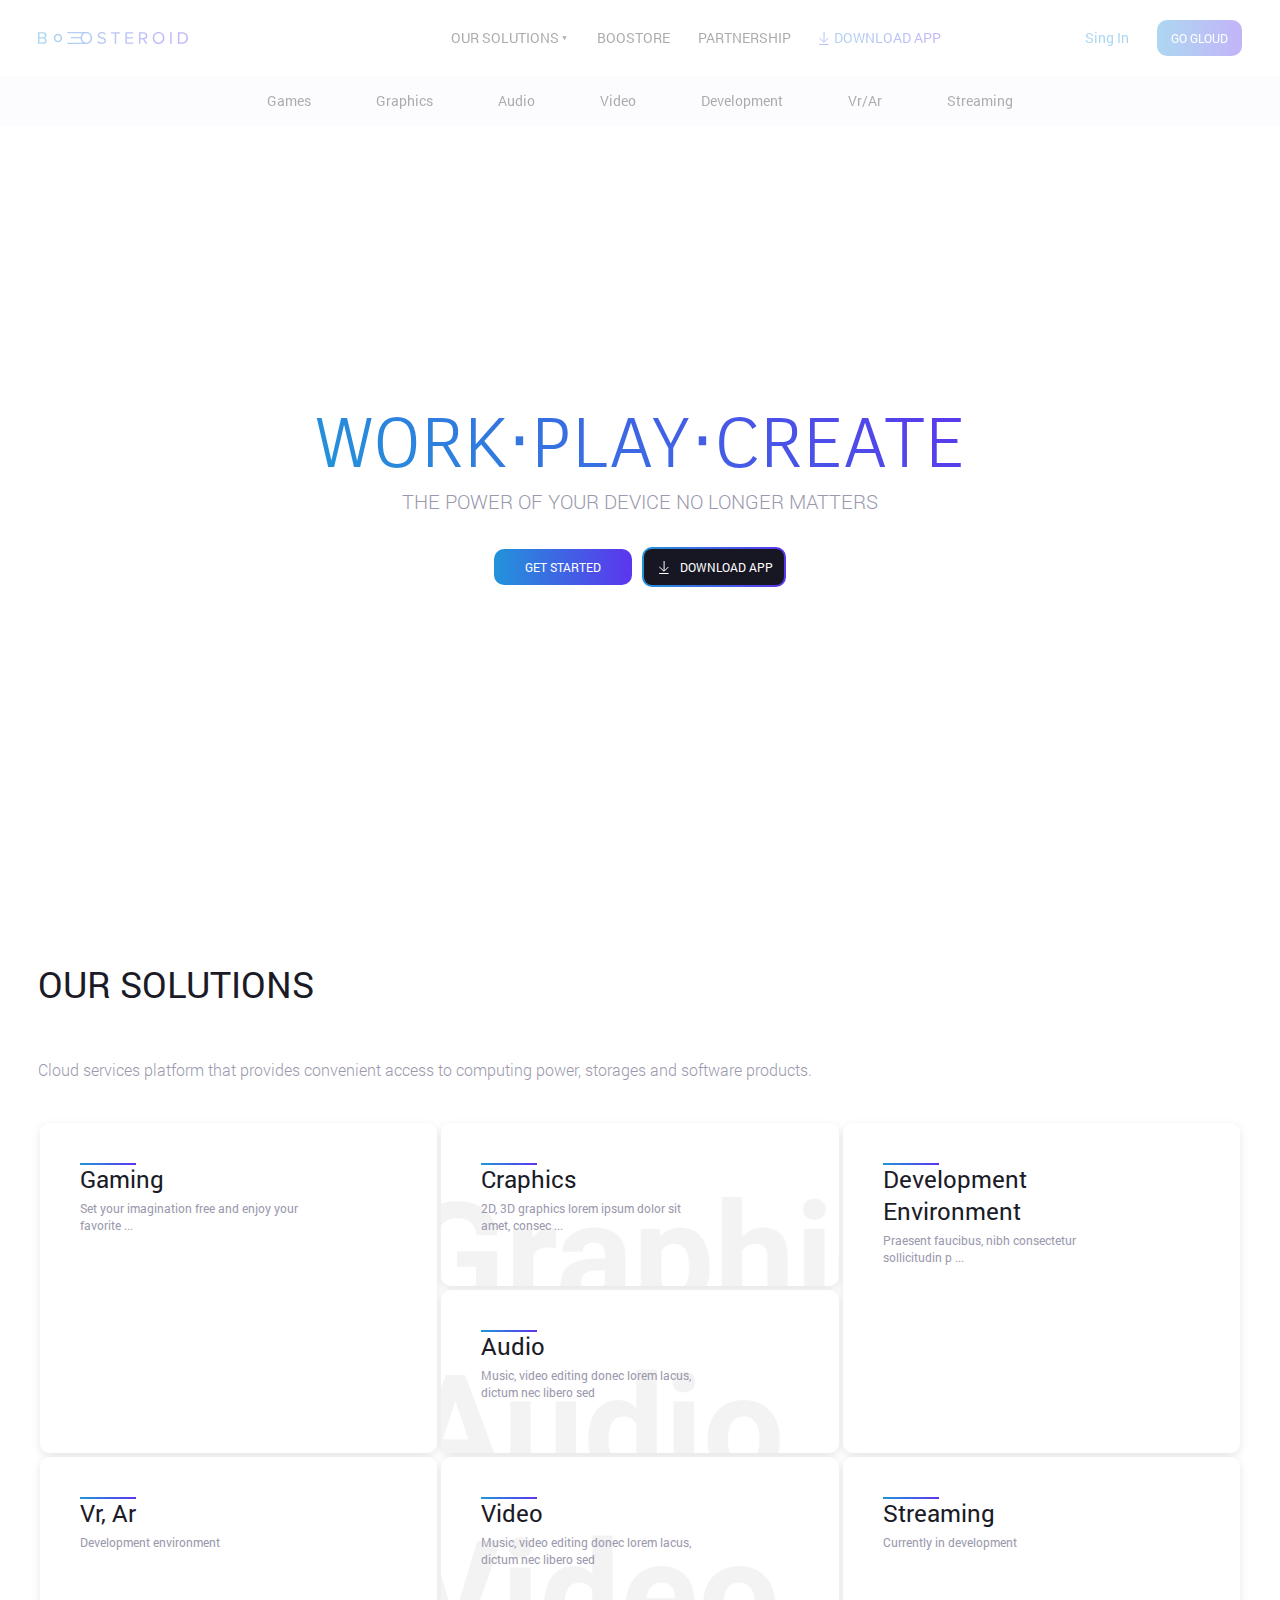
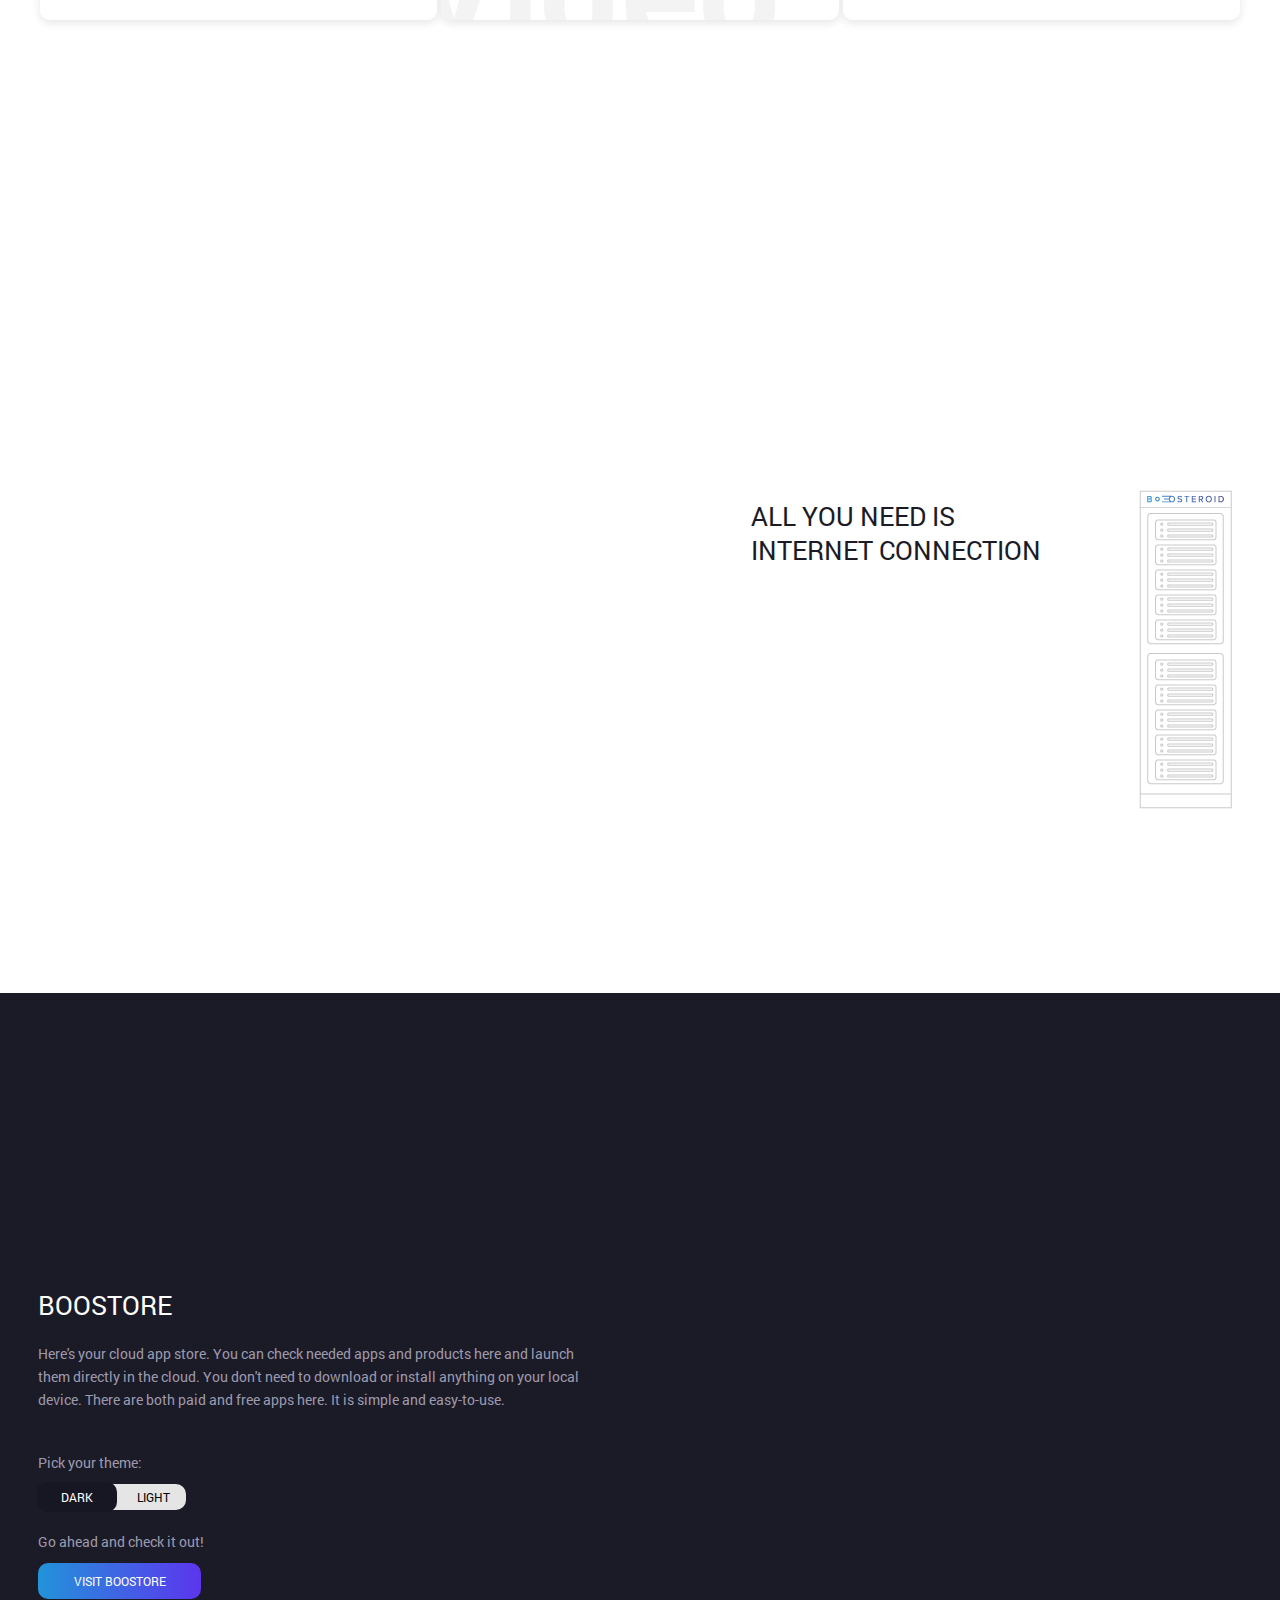
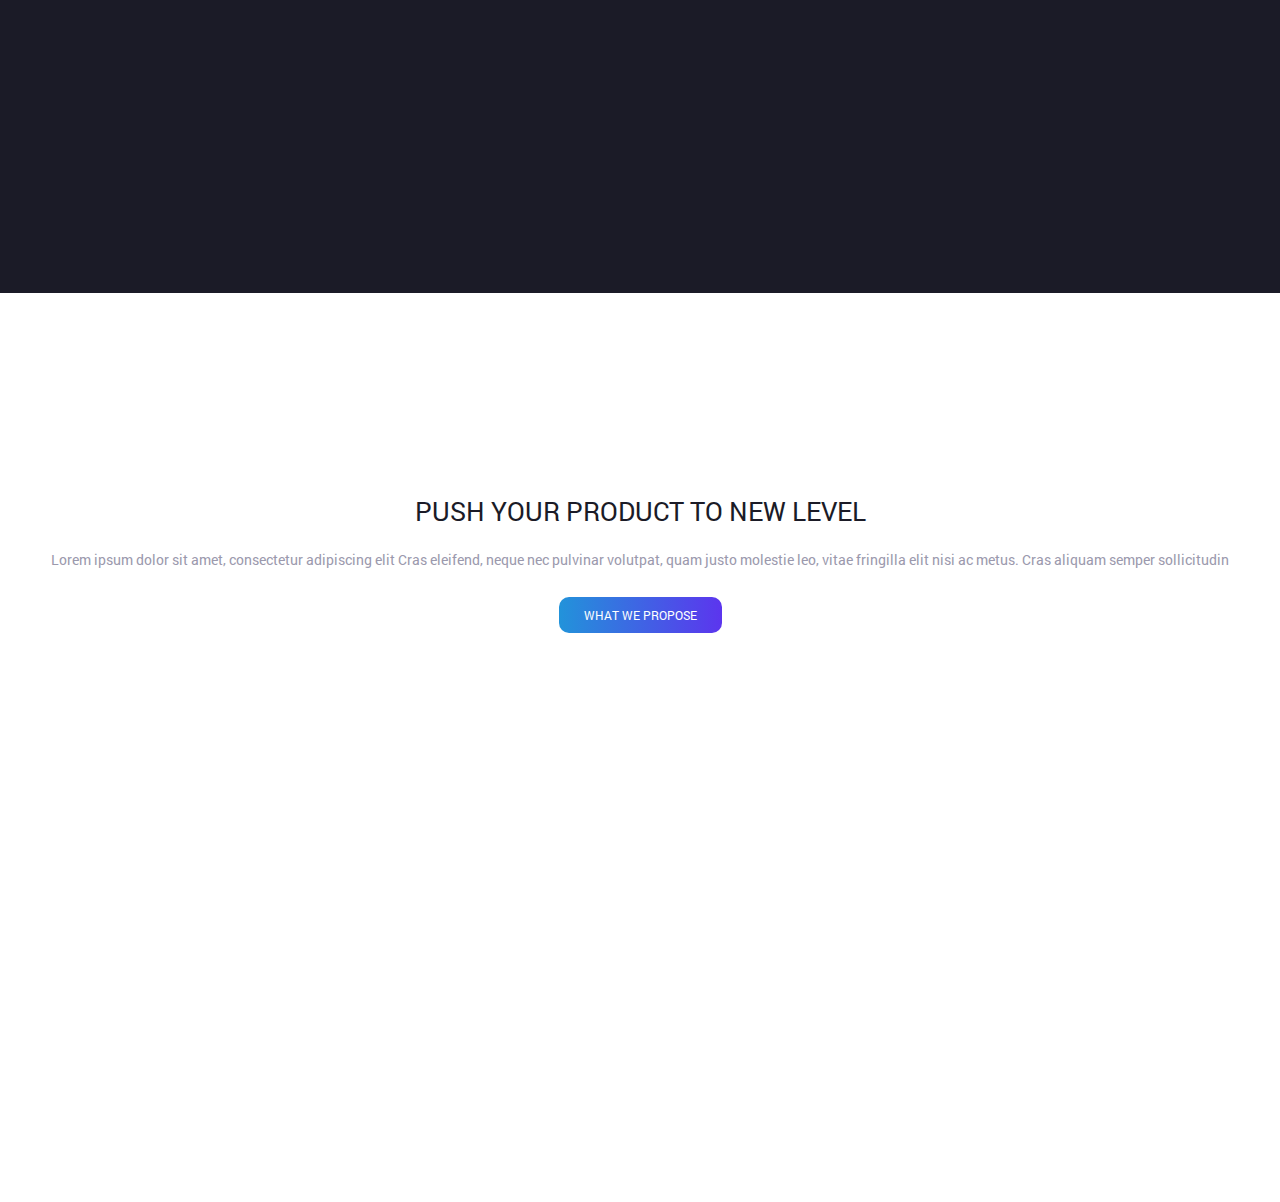
==== commit dff58087: "add streaming.html" ====
--- a/index.html
+++ b/index.html
@@ -17,7 +17,7 @@
 
 	<header class='fixed_header'>
 		<div class='main_header'>
-			<a class='logo_boosteroid' href="#slogan">
+			<a class='logo_boosteroid' href="index.html">
 				<img src="img/logo.svg" alt="boosteroid">
 			</a>
 			<nav>
@@ -32,13 +32,13 @@
 							<li>
 									<span class='submenu_header pointer_down'>our solutions</span>
 									<ul class='submenu'>
-										<li><a href="games.html">games</a></li>
+										<li><a href="game.html">games</a></li>
 										<li><a href="#graphics">graphics</a></li>
 										<li><a href="#media">audio</a></li>
 										<li><a href="#media">video</a></li>
 										<li><a href="#development">development</a></li>
 										<li><a href="#vr_ar">vr/ar</a></li>
-										<li><a href="#streaming">streaming</a></li>
+										<li><a href="streaming.html">streaming</a></li>
 									</ul>
 							</li>
 							<li><a href="#boostore">boostore</a></li>
@@ -67,16 +67,16 @@
 					<a href="#" download>download app</a>
 				</div>
 			</div>
-			<div class='scroller'>
+			<!-- <div class='scroller'>
 				<a href="#video">
 					<img src="img/scroller-button.svg" alt="scroller button">
 				</a>
-			</div>
+			</div> -->
 			<img src="img/main-bg-dark.png" alt="work play create">
 		</div>
 	</section>
 
-	<section id='video'>
+	<!-- <section id='video'>
 		<div class="video_wrapper">
 			<div class='video_block'>
 				<video id='video_boosteroid' controls poster="img/video-poster.png">
@@ -90,7 +90,7 @@
 				</div>
 			</div>
 		</div>
-	</section>
+	</section> -->
 
 	<section id='our_solutions'>
 		<div class="solutions_wrapper">
@@ -106,14 +106,14 @@
 					<p>
 						Set your imagination free and enjoy your favorite software to create 2D and 3D graphics using any device
 					</p>
-					<a href="games.html">Explore more</a>
+					<a href="products.html">Explore more</a>
 				</div>
 				<div>
 					<h3>vr, ar</h3>
 					<p>
 						Development environment
 					</p>
-					<a href="games.html">Explore more</a>
+					<a href="products.html">Explore more</a>
 				</div>
 				<div>
 					<h3>craphics</h3>
@@ -175,7 +175,7 @@
 					boostore
 				</h3>
 				<p>
-					Here's your cloud app store. You can check needed apps and games here and launch them directly in the cloud. You
+					Here's your cloud app store. You can check needed apps and products here and launch them directly in the cloud. You
 					don't need to download or install anything on your local device. There are both paid and free apps here. It is
 					simple and easy-to-use.
 				</p>
@@ -200,8 +200,8 @@
 		</div>
 	</section>
 
-	<section id='produt_new_level'>
-		<div class='produt_new_level'>
+	<section id='opportunities'>
+		<div class='opportunities'>
 			<div>
 				<h3>push your product to new level</h3>
 				<p>Lorem ipsum dolor sit amet, consectetur adipiscing elit Cras eleifend, neque nec pulvinar volutpat, quam justo
@@ -226,7 +226,7 @@
 			<div class="out_solutions">
 				<h4>our solutions</h4>
 				<ul>
-					<li><a href="games.html">games</a></li>
+					<li><a href="products.html">games</a></li>
 					<li><a href="#">graphics</a></li>
 					<li><a href="#">audio</a></li>
 					<li><a href="#">video</a></li>
--- a/style/main.css
+++ b/style/main.css
@@ -185,7 +185,7 @@
 /*------*/
 
 
-/*----'sign in' & go 'gloud buttons'------*/
+/*----'sign in' & go 'cloud buttons'------*/
 nav>ul>li:nth-child(2)>ul li:nth-child(1) a {
 	font-size: 14px;
 	color: #2293DA;
@@ -203,6 +203,15 @@
 	border-radius: 10px;
 }
 /*-----*/
+
+/*gradient link*/
+.gradient_link{
+	background: -webkit-linear-gradient(45deg, #2096D9 0%, #5C35EE 100%);
+	background-clip: text;
+	-webkit-background-clip: text;
+	-webkit-text-fill-color: transparent;
+}
+/**/
 
 .submenu {
 	top: 76px;
@@ -701,7 +710,7 @@
 /*SECTION OUR_SOLUTIONS*/
 
 #our_solutions,
-#tranding_games {
+#tranding_products {
 	height: 100vh;
 	display: -webkit-box;
 	display: -ms-flexbox;
@@ -715,7 +724,7 @@
 	margin: 60px 38px;
 }
 
-#tranding_games {
+#tranding_products {
 	background: #11141B;
 	margin: 0 0;
 	padding: 76px 38px 0;
@@ -723,7 +732,7 @@
 
 
 .solutions_wrapper,
-.tranding_games_wrapper {
+.tranding_products_wrapper {
 	max-width: 100vw;
 	width: 100%;
 	height: auto;
@@ -750,7 +759,7 @@
 }
 
 .solutions_header h2,
-.tranding_games_wrapper h2 {
+.tranding_products_wrapper h2 {
 	font-weight: 500;
 	line-height: normal;
 	font-size: 36px;
@@ -943,14 +952,14 @@
 	overflow: hidden;
 }
 
-#gaming_pc,
-#play_travel {
+#left_side_img,
+#right_side_img {
 	height: 100vh;
 }
 
 .boostore_wrapper,
-#gaming_pc,
-#play_travel,
+#left_side_img,
+#right_side_img,
 .section_three_wrapper {
 	display: -webkit-box;
 	display: -ms-flexbox;
@@ -980,8 +989,8 @@
 }
 
 #boostore,
-#gaming_pc,
-#play_travel {
+#left_side_img,
+#right_side_img {
 	display: flex;
 	justify-content: center;
 	align-items: center;
@@ -993,17 +1002,17 @@
 	overflow: hidden;
 }
 
-#gaming_pc {
+#left_side_img {
 	position: relative;
 	justify-content: flex-start;
 }
 
-#play_travel {
+#right_side_img {
 	position: relative;
 	justify-content: flex-end;
 }
 
-#gaming_pc img {
+#left_side_img img {
 	width: 50%;
 	position: absolute;
 	top: 50%;
@@ -1013,7 +1022,7 @@
 	border-radius: 10px 0 0 10px;
 }
 
-#play_travel img {
+#right_side_img img {
 	width: 50%;
 	position: absolute;
 	top: 50%;
@@ -1141,7 +1150,7 @@
 
 .boostore_content h3,
 .internet_content h3,
-.produt_new_level div h3 {
+.opportunities div h3 {
 	width: 90%;
 	font-weight: 500;
 	line-height: normal;
@@ -1176,7 +1185,7 @@
 
 .boostore_content p,
 .internet_content p,
-.produt_new_level div p {
+.opportunities div p {
 	width: 88%;
 	line-height: 23px;
 	font-size: 16px;
@@ -1367,8 +1376,8 @@
 /*SWITH*/
 
 .visit_boostore_block a,
-.produt_new_level div a,
-.tranding_games_content a {
+.opportunities div a,
+.tranding_products_content a {
 	display: inline-block;
 	background: -webkit-gradient(linear, left top, right top, from(#2293DA), to(#5C35EE));
 	background: linear-gradient(90deg, #2293DA 0%, #5C35EE 100%);
@@ -1386,7 +1395,7 @@
 
 
 
-#produt_new_level {
+#opportunities {
 	height: 60vh;
 	display: -webkit-box;
 	display: -ms-flexbox;
@@ -1399,17 +1408,17 @@
 	align-items: center;
 }
 
-.produt_new_level div {
+.opportunities div {
 	margin: 0 auto;
 	text-align: center;
 }
 
-.produt_new_level div h3,
-.produt_new_level div p {
+.opportunities div h3,
+.opportunities div p {
 	width: 100%;
 }
 
-.produt_new_level div p {
+.opportunities div p {
 	width: 50%;
 	margin: 0 auto 26px auto;
 }
@@ -1648,18 +1657,18 @@
 	/* text-transform: capitalize; */
 }
 
-.tranding_games_content {
+.tranding_products_content {
 	margin-top: 50px;
 }
 
-.tranding_games_content p {
+.tranding_products_content p {
 	line-height: 23px;
 	font-size: 16px;
 	color: #9B99AD;
 	margin-bottom: 20px;
 }
 
-.tranding_games_content p:nth-child(1) {
+.tranding_products_content p:nth-child(1) {
 	margin-bottom: 0;
 }
 
--- a/style/media.css
+++ b/style/media.css
@@ -28,13 +28,13 @@
 
   .boostore_content h3,
   .internet_content h3,
-  .produt_new_level div h3 {
+  .opportunities div h3 {
     font-size: 26px;
   }
 
   .boostore_content p,
   .internet_content p,
-  .produt_new_level div p {
+  .opportunities div p {
     width: 100%;
     font-size: 14px;
   }
@@ -111,13 +111,13 @@
 
   .boostore_content h3,
   .internet_content h3,
-  .produt_new_level div h3 {
+  .opportunities div h3 {
     font-size: 22px;
   }
 
   .boostore_content p,
   .internet_content p,
-  .produt_new_level div p {
+  .opportunities div p {
     width: 100%;
     font-size: 12px;
   }
@@ -127,11 +127,11 @@
     height: 406px;
   }
 
-  #tranding_games {
+  #tranding_products {
     height: 60vh;
   }
 
-  #produt_new_level {
+  #opportunities {
     height: 40vh;
   }
 
@@ -152,7 +152,7 @@
     font-size: 12px;
   }
 
-  #tranding_games {
+  #tranding_products {
     height: 650px;
   }
 
@@ -250,7 +250,7 @@
   }
 
   .solutions_header h2,
-  .tranding_games_header h2 {
+  .tranding_products_header h2 {
     font-size: 28px;
   }
 
@@ -263,11 +263,11 @@
 
   /**/
 
-  #produt_new_level {
+  #opportunities {
     height: 60vh;
   }
 
-  .produt_new_level div {
+  .opportunities div {
     width: 60%;
     margin: 0 auto;
     text-align: center;
@@ -280,7 +280,7 @@
 
   .boostore_content h3,
   .internet_content h3,
-  .produt_new_level div h3 {
+  .opportunities div h3 {
     font-size: 22px;
   }
 
@@ -290,7 +290,7 @@
 
   .boostore_content p,
   .internet_content p,
-  .produt_new_level div p {
+  .opportunities div p {
     width: 100%;
     font-size: 12px;
   }
@@ -338,7 +338,7 @@
     flex-direction: column;
   }
 
-  #tranding_games {
+  #tranding_products {
     height: 650px;
   }
 
@@ -532,7 +532,7 @@
   }
 
   .solutions_header h2,
-  .tranding_games_header h2 {
+  .tranding_products_header h2 {
     font-size: 28px;
   }
 
@@ -574,7 +574,7 @@
     display: none;
   }
 
-  .produt_new_level div {
+  .opportunities div {
     width: 70%;
     margin: 0 auto;
     text-align: center;
@@ -594,7 +594,7 @@
 
   .boostore_content h3,
   .internet_content h3,
-  .produt_new_level div h3 {
+  .opportunities div h3 {
     font-size: 22px;
   }
 
@@ -604,7 +604,7 @@
 
   .boostore_content p,
   .internet_content p,
-  .produt_new_level div p {
+  .opportunities div p {
     width: 100%;
     font-size: 12px;
   }
@@ -652,7 +652,7 @@
     flex-direction: column;
   }
 
-  #tranding_games {
+  #tranding_products {
     height: 650px;
   }
 
@@ -970,7 +970,7 @@
   }
 
   .solutions_header h2,
-  .tranding_games_header h2 {
+  .tranding_products_header h2 {
     font-size: 28px;
   }
 
@@ -1029,7 +1029,7 @@
     margin: 0 auto;
   }
 
-  .produt_new_level div {
+  .opportunities div {
     width: 70%;
     margin: 0 auto;
     text-align: center;
@@ -1045,7 +1045,7 @@
 
   .boostore_content h3,
   .internet_content h3,
-  .produt_new_level div h3 {
+  .opportunities div h3 {
     font-size: 22px;
     margin: 0 0 20px 0;
     width: 100%;
@@ -1058,7 +1058,7 @@
 
   .boostore_content p,
   .internet_content p,
-  .produt_new_level div p {
+  .opportunities div p {
     width: 100%;
     font-size: 12px;
   }
@@ -1083,7 +1083,7 @@
     margin-bottom: 3px;
   }
 
-  .produt_new_level div {
+  .opportunities div {
     width: 90%;
   }
 
@@ -1135,7 +1135,7 @@
     flex-direction: column;
   }
 
-  #tranding_games {
+  #tranding_products {
     height: 650px;
   }
 
@@ -1176,11 +1176,11 @@
     margin: 0 auto;
   }
 
-  #tranding_games {
-    height: auto;
-  }
-
-  .top_games {
+  #tranding_products {
+    height: auto;
+  }
+
+  .top_products {
     height: auto;
   }
 
@@ -1414,7 +1414,7 @@
   }
 
   .solutions_header h2,
-  .tranding_games_header h2 {
+  .tranding_products_header h2 {
     font-size: 28px;
   }
 
@@ -1482,11 +1482,11 @@
     margin: 0 auto;
   }
 
-  #produt_new_level {
+  #opportunities {
     margin: 20px 0;
   }
 
-  .produt_new_level div {
+  .opportunities div {
     width: 70%;
     margin: 0 auto;
     text-align: center;
@@ -1503,7 +1503,7 @@
 
   .boostore_content h3,
   .internet_content h3,
-  .produt_new_level div h3 {
+  .opportunities div h3 {
     font-size: 26px;
     margin: 0 auto 10px;
   }
@@ -1516,7 +1516,7 @@
 
   .boostore_content p,
   .internet_content p,
-  .produt_new_level div p {
+  .opportunities div p {
     width: 100%;
     font-size: 12px;
   }
@@ -1541,7 +1541,7 @@
     margin-bottom: 3px;
   }
 
-  .produt_new_level div {
+  .opportunities div {
     width: 90%;
   }
 
@@ -1594,7 +1594,7 @@
     height: 450px;
   }
 
-  #tranding_games {
+  #tranding_products {
     height: 650px;
   }
 
@@ -1640,11 +1640,11 @@
     font-size: 24px;
   }
 
-  #tranding_games {
-    height: auto;
-  }
-
-  .top_games {
+  #tranding_products {
+    height: auto;
+  }
+
+  .top_products {
     height: auto;
   }
 
@@ -1657,7 +1657,7 @@
     margin-top: 30px;
   }
 
-  .tranding_games_content {
+  .tranding_products_content {
     margin: 15px 0;
   }
 }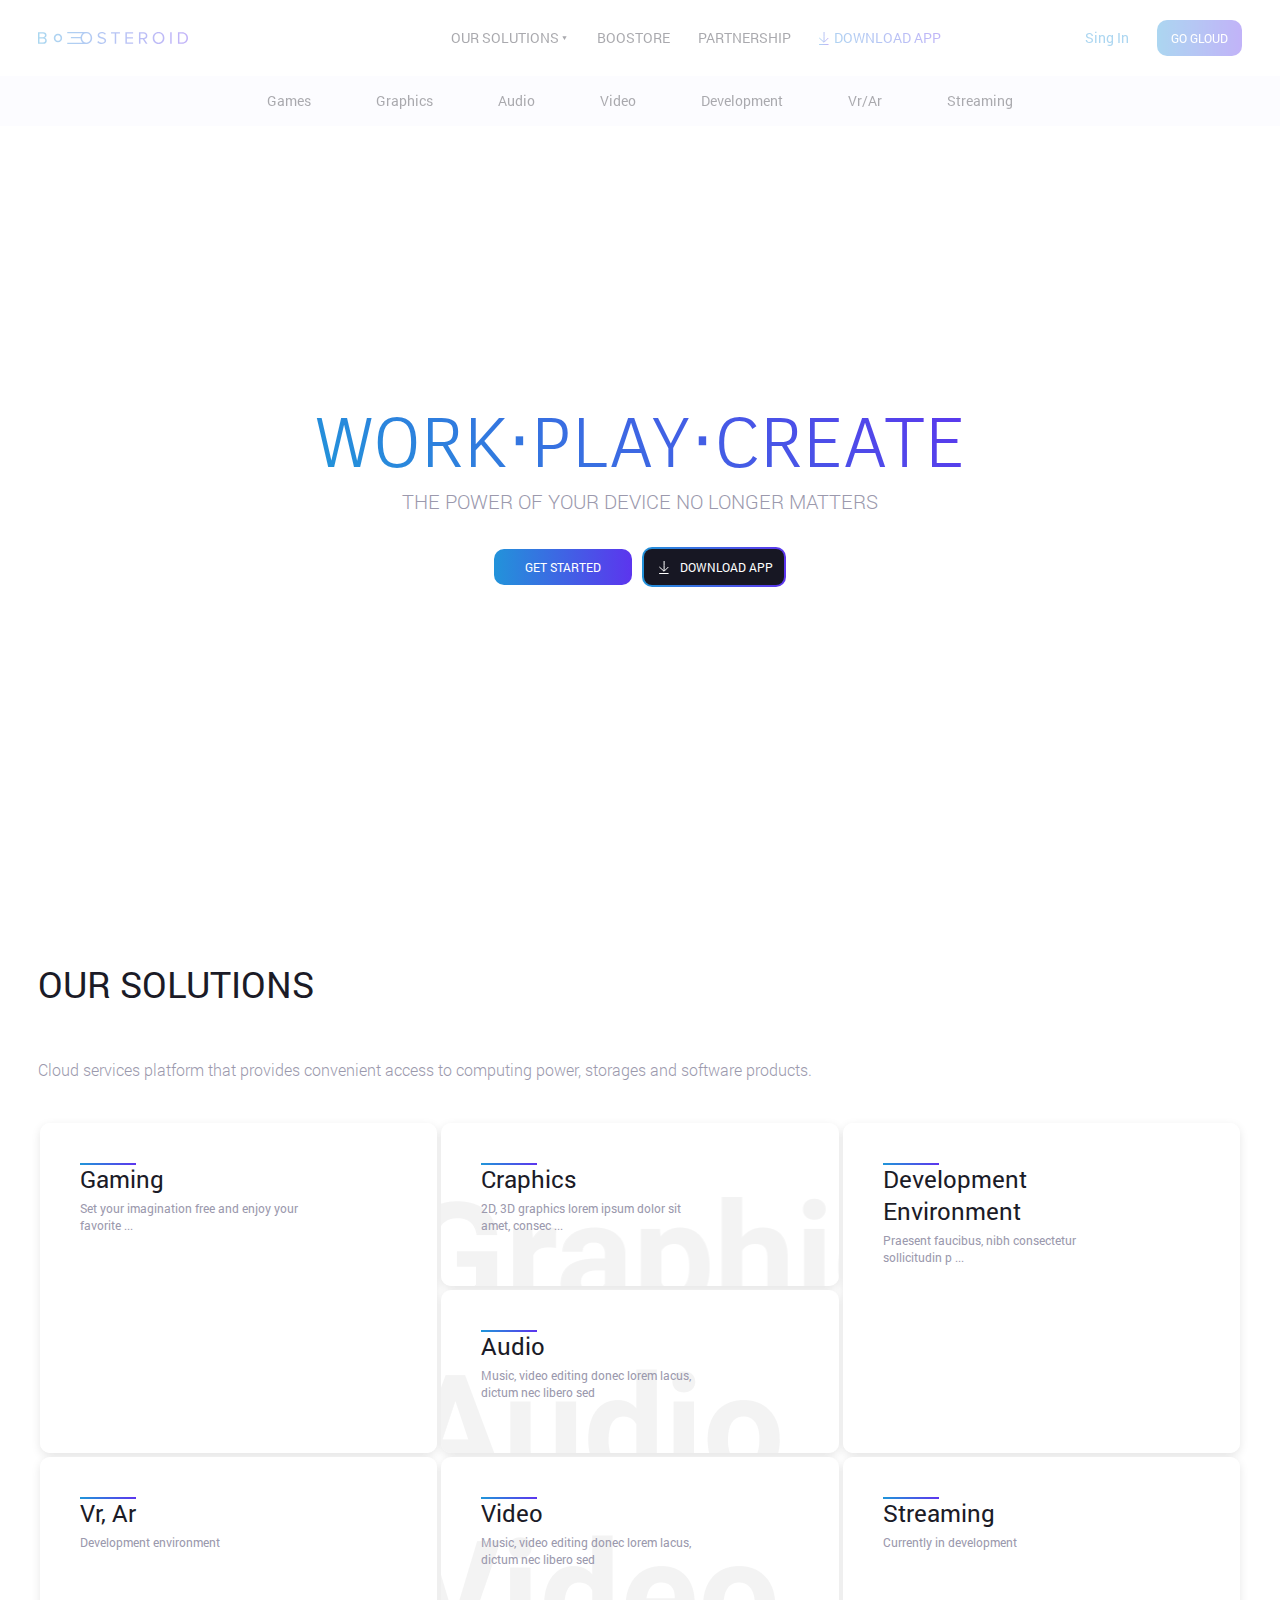
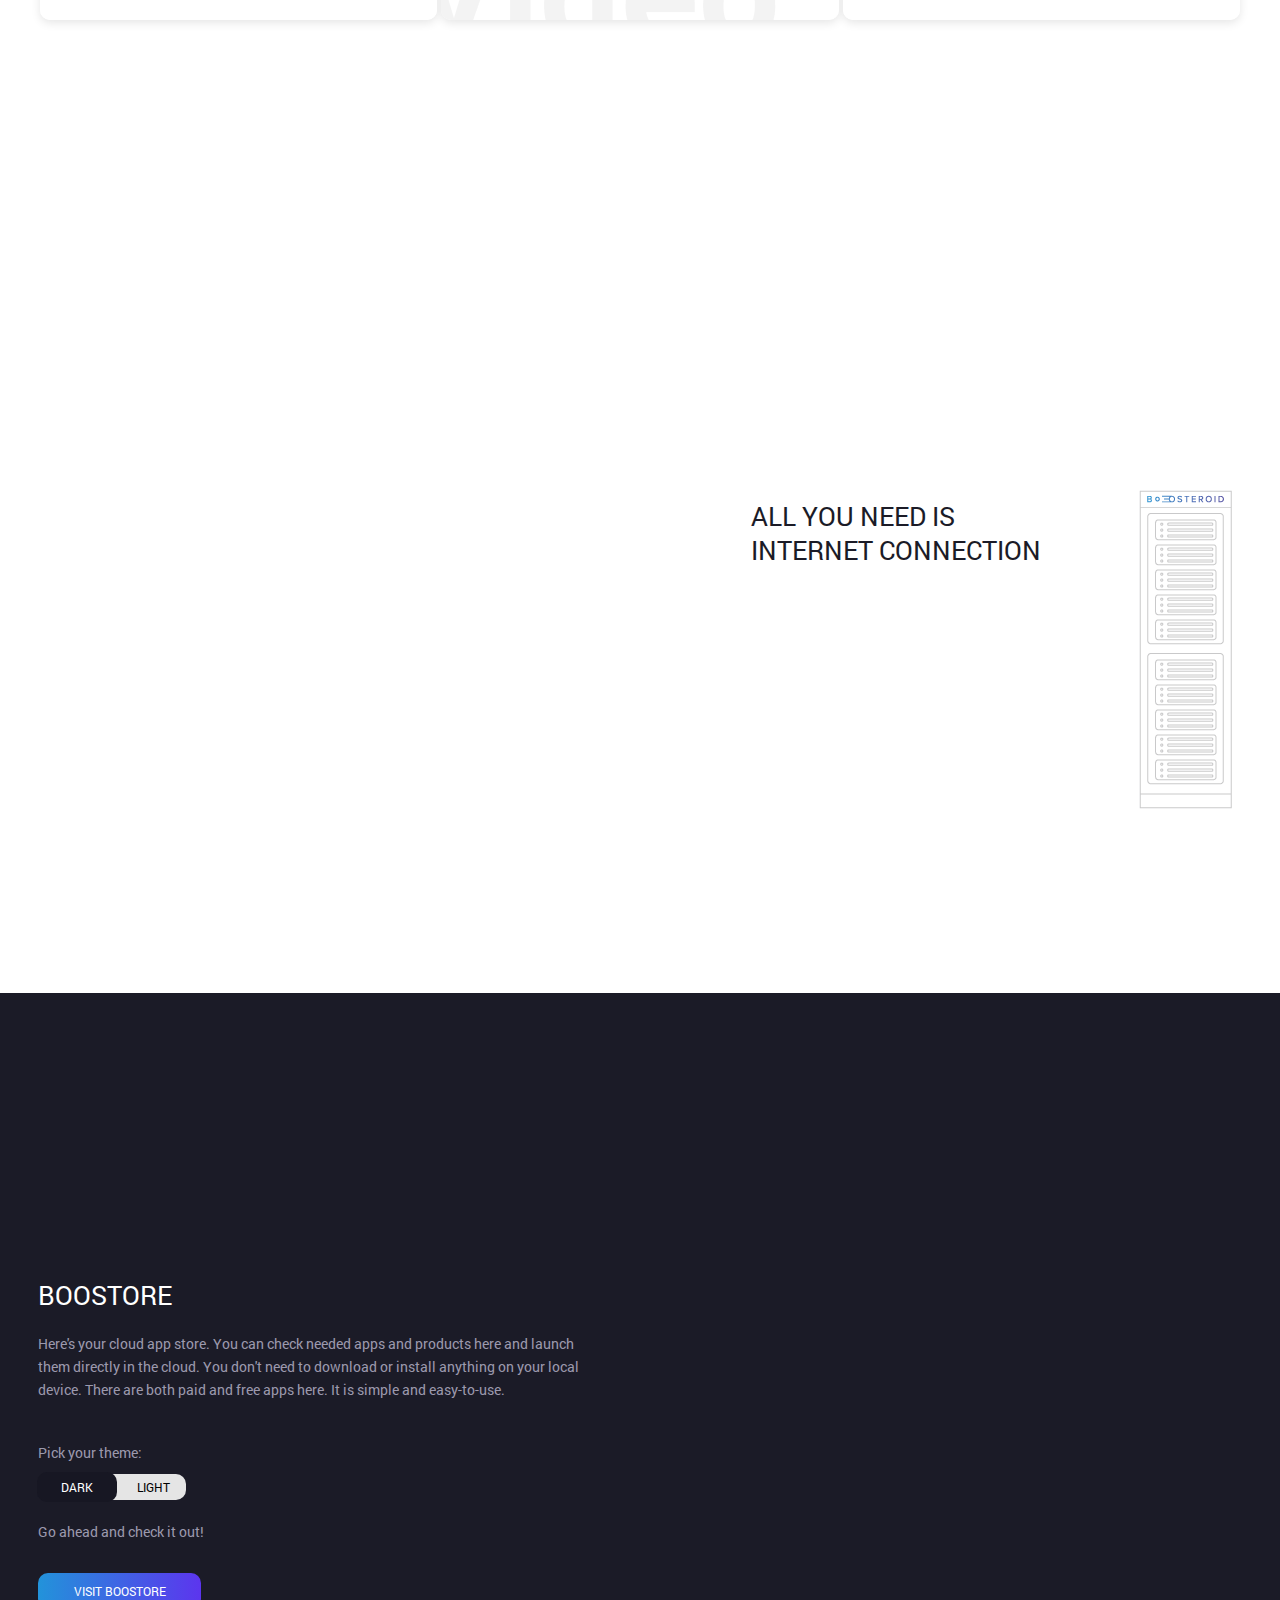
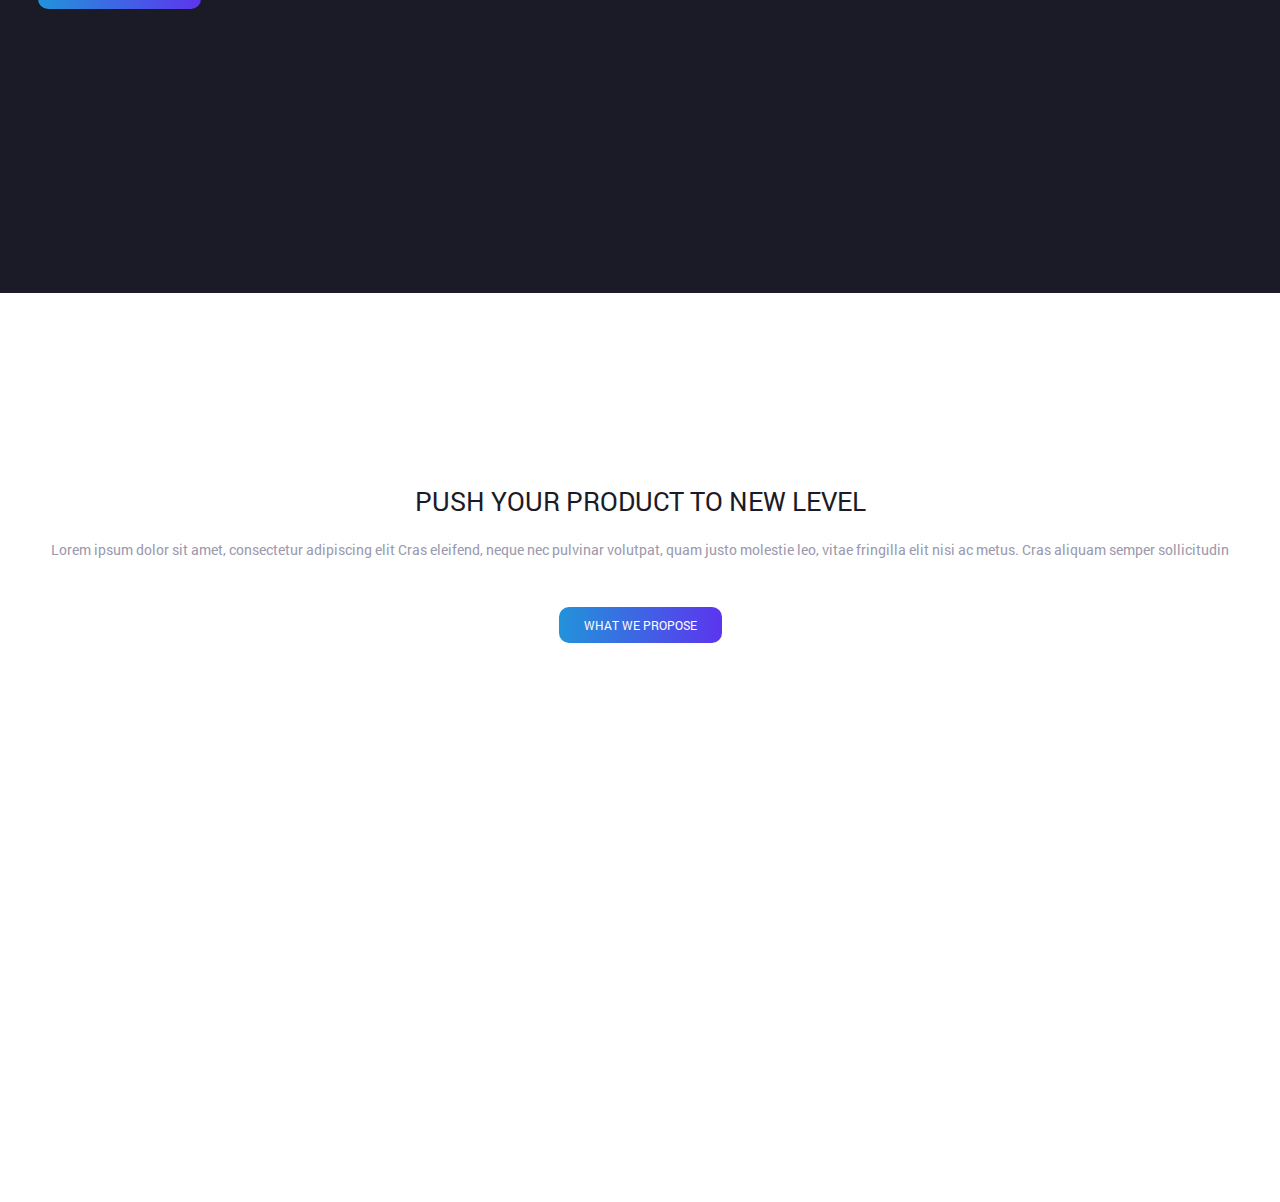
==== commit 0c660feb: "add few landing pages" ====
--- a/index.html
+++ b/index.html
@@ -1,287 +1,287 @@
-<!DOCTYPE html>
-<html lang="en">
-
-<head>
-	<meta charset="UTF-8">
-	<meta name="viewport" content="width=device-width, initial-scale=1, shrink-to-fit=no">
-	<title>BOOSTEROID</title>
-	<meta name="description" content=" ">
-	<meta name="keywords" content=" ">
-	<link rel="stylesheet" href="style/main.css">
-	<link rel="stylesheet" href="style/media.css">
-	<link rel="stylesheet" href="style/motion.min.css">
-	<link rel="stylesheet" href="style/fonts.css">
-</head>
-
-<body>
-
-	<header class='fixed_header'>
-		<div class='main_header'>
-			<a class='logo_boosteroid' href="index.html">
-				<img src="img/logo.svg" alt="boosteroid">
-			</a>
-			<nav>
-				<div class="mobile_burger_menu">
-					<span></span>
-					<span></span>
-					<span></span>
-				</div>
-				<ul>
-					<li>
-						<ul>
-							<li>
-									<span class='submenu_header pointer_down'>our solutions</span>
-									<ul class='submenu'>
-										<li><a href="game.html">games</a></li>
-										<li><a href="#graphics">graphics</a></li>
-										<li><a href="#media">audio</a></li>
-										<li><a href="#media">video</a></li>
-										<li><a href="#development">development</a></li>
-										<li><a href="#vr_ar">vr/ar</a></li>
-										<li><a href="streaming.html">streaming</a></li>
-									</ul>
-							</li>
-							<li><a href="#boostore">boostore</a></li>
-							<li><a href="#partnership">partnership</a></li>
-							<li><a href="#" download>download app</a></li>
-						</ul>
-					</li>
-					<li>
-						<ul>
-								<li><a href="#" class="sing_in">sing in</a></li>
-								<li><a href="#" class="explore">go gloud</a></li>
-						</ul>
-					</li>
-				</ul>
-			</nav>
-		</div>
-	</header>
-
-	<section id='slogan' class='light_bg'>
-		<div class="slogan_wrap">
-			<div>
-				<h1>work play create</h1>
-				<p>the power of your device no longer matters</p>
-				<div>
-					<a href="#">get started</a>
-					<a href="#" download>download app</a>
-				</div>
-			</div>
-			<!-- <div class='scroller'>
-				<a href="#video">
-					<img src="img/scroller-button.svg" alt="scroller button">
-				</a>
-			</div> -->
-			<img src="img/main-bg-dark.png" alt="work play create">
-		</div>
-	</section>
-
-	<!-- <section id='video'>
-		<div class="video_wrapper">
-			<div class='video_block'>
-				<video id='video_boosteroid' controls poster="img/video-poster.png">
-					<source src='#' type='video/mp4'>
-				</video>
-				<div class="play_button"></div>
-				<div class='controls'>
-					<button id="playpause" title="play"></button>
-					<input type="range" id="seek-bar" value="0">
-					<button type="button" id="full-screen"></button>
-				</div>
-			</div>
-		</div>
-	</section> -->
-
-	<section id='our_solutions'>
-		<div class="solutions_wrapper">
-			<div class="solutions_header">
-				<h2>our solutions</h2>
-				<p>
-					Cloud services platform that provides convenient access to computing power, storages and software products.
-				</p>
-			</div>
-			<div class="solutions_container">
-				<div>
-					<h3>gaming</h3>
-					<p>
-						Set your imagination free and enjoy your favorite software to create 2D and 3D graphics using any device
-					</p>
-					<a href="products.html">Explore more</a>
-				</div>
-				<div>
-					<h3>vr, ar</h3>
-					<p>
-						Development environment
-					</p>
-					<a href="products.html">Explore more</a>
-				</div>
-				<div>
-					<h3>craphics</h3>
-					<p>
-						2D, 3D graphics lorem ipsum dolor sit amet, consectetur adipiscing elit
-					</p>
-					<a href="gaming.html">Explore more</a>
-				</div>
-				<div>
-					<h3>audio</h3>
-					<p>
-						Music, video editing donec lorem lacus, dictum nec libero sed
-					</p>
-					<a href="gaming.html">Explore more</a>
-				</div>
-				<div>
-					<h3>video</h3>
-					<p>
-						Music, video editing donec lorem lacus, dictum nec libero sed
-					</p>
-					<a href="gaming.html">Explore more</a>
-				</div>
-				<div>
-					<h3>development environment</h3>
-					<p>
-						Praesent faucibus, nibh consectetur sollicitudin porttitor, ligula orci tincidunt felis, sit amet vulputate enim
-						erat eu elit
-					</p>
-					<a href="gaming.html">Explore more</a>
-				</div>
-				<div>
-					<h3>streaming</h3>
-					<p>
-						Currently in development
-					</p>
-				</div>
-			</div>
-		</div>
-	</section>
-
-	<section id='internet'>
-		<div class='internet_wrapper'>
-			<div class="internet_boosteroid">
-				<img src="./img/internet-boosteroid-2.png" alt="Boosteroid. All you need is internet connection">
-			</div>
-			<div class="internet_content">
-				<h3>
-					All you need is internet connection
-				</h3>
-			</div>
-			<img src="img/server.png" alt="oosteroid server">
-		</div>
-	</section>
-
-	<section id='boostore' class='boostore_dark'>
-		<div class='boostore_wrapper'>
-			<div class="boostore_content">
-				<h3>
-					boostore
-				</h3>
-				<p>
-					Here's your cloud app store. You can check needed apps and products here and launch them directly in the cloud. You
-					don't need to download or install anything on your local device. There are both paid and free apps here. It is
-					simple and easy-to-use.
-				</p>
-				<div class="theme">
-					<p>Pick your theme:</p>
-					<div class="can-toggle">
-						<input id="toggle" type="checkbox">
-						<label for="toggle">
-							<div class="can-toggle__switch" data-checked="LIGHT" data-unchecked="DARK"></div>
-						</label>
-					</div>
-				</div>
-				<div class='visit_boostore_block'>
-					<p>Go ahead and check it out!</p>
-					<a href="#boostore">visit boostore</a>
-				</div>
-			</div>
-			<div class="boostore_image">
-				<img src="./img/boostore-black.png" data-src="./img/boostore-white.png " alt="Boosteroid. All you need is internet connection"
-				 class='boostore-image'>
-			</div>
-		</div>
-	</section>
-
-	<section id='opportunities'>
-		<div class='opportunities'>
-			<div>
-				<h3>push your product to new level</h3>
-				<p>Lorem ipsum dolor sit amet, consectetur adipiscing elit Cras eleifend, neque nec pulvinar volutpat, quam justo
-					molestie leo, vitae fringilla elit nisi ac metus. Cras aliquam semper sollicitudin</p>
-				<a href="#boostore">what we propose</a>
-			</div>
-		</div>
-	</section>
-
-	<footer>
-		<div class="footer_content">
-			<div class="rights">
-				<a href="#slogan">
-					<img src="img/logo.svg" alt="Boosteroid">
-				</a>
-				<form id="subscribe" action="#" method="post">
-					<input type="email" placeholder="Subscribe to our newsletter">
-					<button type="submit"></button>
-				</form>
-				<p>Boosteroid 2018. All right reserved</p>
-			</div>
-			<div class="out_solutions">
-				<h4>our solutions</h4>
-				<ul>
-					<li><a href="products.html">games</a></li>
-					<li><a href="#">graphics</a></li>
-					<li><a href="#">audio</a></li>
-					<li><a href="#">video</a></li>
-					<li><a href="#">development</a></li>
-					<li><a href="#">vr/ar</a></li>
-					<li><a href="#">streaming</a></li>
-				</ul>
-			</div>
-			<div class="about">
-				<h4>about</h4>
-				<ul>
-					<li><a href="#">Who we are</a></li>
-					<li><a href="#">prising</a></li>
-					<li><a href="#">prisiecome a partner/li>
-				</ul>
-			</div>
-			<div class="support">
-				<h4>support</h4>
-				<ul>
-					<li><a href="#">action center</a></li>
-					<li><a href="#">FAQ</a></li>
-					<li><a href="#">support@boosteroid.com</a></li>
-				</ul>
-			</div>
-			<div class="legal_terms">
-				<div class="terms">
-					<h4>legal terms</h4>
-					<ul>
-						<li><a href="#">Terms of Use</a></li>
-						<li><a href="#">Privacy Policy</a></li>
-						<li><a href="#">Copyright Policy</a></li>
-						<li><a href="#">Cookie Poicy</a></li>
-					</ul>
-				</div>
-				<div class='social_network'>
-					<ul>
-						<li><a href="https://ru-ru.facebook.com/boosteroid.info/" target="_blank"><img src="./img/facebook.svg" alt="facebook Boosteroid"></a></li>
-						<li><a href="https://www.instagram.com/boosteroid/" target="_blank"><img src="./img/instagram.svg" alt="@Boosteroid"></a></li>
-						<li><a href="https://ru.linkedin.com/company/boosteroid" target="_blank"><img src="./img/linkedin.svg" alt="LinkedIn Boosteroid Company"></a></li>
-					</ul>
-				</div>
-			</div>
-		</div>
-	</footer>
-
-	<!--[if lt IE 9]>
-	<script src="libs/html5shiv/es5-shim.min.js"></script>
-	<script src="libs/html5shiv/html5shiv.min.js"></script>
-	<script src="libs/html5shiv/html5shiv-printshiv.min.js"></script>
-	<script src="libs/respond/respond.min.js"></script>
-	<![endif]-->
-	<script type="text/javascript" src="libs/jQuery/jquery-3.3.1.js"></script>
-	<script type="text/javascript" src="js/video.js"></script>
-	<script type="text/javascript" src="js/animation.js"></script>
-	<script type="text/javascript" src="js/main.js"></script>
-</body>
-
+<!DOCTYPE html>
+<html lang="en">
+
+<head>
+	<meta charset="UTF-8">
+	<meta name="viewport" content="width=device-width, initial-scale=1, shrink-to-fit=no">
+	<title>BOOSTEROID</title>
+	<meta name="description" content=" ">
+	<meta name="keywords" content=" ">
+	<link rel="stylesheet" href="style/main.css">
+	<link rel="stylesheet" href="style/media.css">
+	<link rel="stylesheet" href="style/motion.min.css">
+	<link rel="stylesheet" href="style/fonts.css">
+</head>
+
+<body>
+
+	<header class='fixed_header'>
+		<div class='main_header'>
+			<a class='logo_boosteroid' href="index.html">
+				<img src="img/logo.svg" alt="boosteroid">
+			</a>
+			<nav>
+				<div class="mobile_burger_menu">
+					<span></span>
+					<span></span>
+					<span></span>
+				</div>
+				<ul>
+					<li>
+						<ul>
+							<li>
+									<span class='submenu_header pointer_down'>our solutions</span>
+									<ul class='submenu'>
+										<li><a href="games.html">games</a></li>
+										<li><a href="graphics.html">graphics</a></li>
+										<li><a href="audio.html">audio</a></li>
+										<li><a href="#media">video</a></li>
+										<li><a href="#development">development</a></li>
+										<li><a href="vrarai.html">vr/ar</a></li>
+										<li><a href="streaming.html">streaming</a></li>
+									</ul>
+							</li>
+							<li><a href="#boostore">boostore</a></li>
+							<li><a href="#partnership">partnership</a></li>
+							<li><a href="#" download>download app</a></li>
+						</ul>
+					</li>
+					<li>
+						<ul>
+								<li><a href="#" class="sing_in">sing in</a></li>
+								<li><a href="#" class="explore">go gloud</a></li>
+						</ul>
+					</li>
+				</ul>
+			</nav>
+		</div>
+	</header>
+
+	<section id='slogan' class='light_bg'>
+		<div class="slogan_wrap">
+			<div>
+				<h1>work play create</h1>
+				<p class="to_uppercase">the power of your device no longer matters</p>
+				<div>
+					<a href="#">get started</a>
+					<a href="#" download>download app</a>
+				</div>
+			</div>
+			<!-- <div class='scroller'>
+				<a href="#video">
+					<img src="img/scroller-button.svg" alt="scroller button">
+				</a>
+			</div> -->
+			<img src="img/main-bg-dark.png" alt="work play create">
+		</div>
+	</section>
+
+	<!-- <section id='video'>
+		<div class="video_wrapper">
+			<div class='video_block'>
+				<video id='video_boosteroid' controls poster="img/video-poster.png">
+					<source src='#' type='video/mp4'>
+				</video>
+				<div class="play_button"></div>
+				<div class='controls'>
+					<button id="playpause" title="play"></button>
+					<input type="range" id="seek-bar" value="0">
+					<button type="button" id="full-screen"></button>
+				</div>
+			</div>
+		</div>
+	</section> -->
+
+	<section id='our_solutions'>
+		<div class="solutions_wrapper">
+			<div class="solutions_header">
+				<h2>our solutions</h2>
+				<p>
+					Cloud services platform that provides convenient access to computing power, storages and software products.
+				</p>
+			</div>
+			<div class="solutions_container">
+				<div>
+					<h3>gaming</h3>
+					<p>
+						Set your imagination free and enjoy your favorite software to create 2D and 3D graphics using any device
+					</p>
+					<a href="products.html">Explore more</a>
+				</div>
+				<div>
+					<h3>vr, ar</h3>
+					<p>
+						Development environment
+					</p>
+					<a href="products.html">Explore more</a>
+				</div>
+				<div>
+					<h3>craphics</h3>
+					<p>
+						2D, 3D graphics lorem ipsum dolor sit amet, consectetur adipiscing elit
+					</p>
+					<a href="gaming.html">Explore more</a>
+				</div>
+				<div>
+					<h3>audio</h3>
+					<p>
+						Music, video editing donec lorem lacus, dictum nec libero sed
+					</p>
+					<a href="gaming.html">Explore more</a>
+				</div>
+				<div>
+					<h3>video</h3>
+					<p>
+						Music, video editing donec lorem lacus, dictum nec libero sed
+					</p>
+					<a href="gaming.html">Explore more</a>
+				</div>
+				<div>
+					<h3>development environment</h3>
+					<p>
+						Praesent faucibus, nibh consectetur sollicitudin porttitor, ligula orci tincidunt felis, sit amet vulputate enim
+						erat eu elit
+					</p>
+					<a href="gaming.html">Explore more</a>
+				</div>
+				<div>
+					<h3>streaming</h3>
+					<p>
+						Currently in development
+					</p>
+				</div>
+			</div>
+		</div>
+	</section>
+
+	<section id='internet'>
+		<div class='internet_wrapper'>
+			<div class="internet_boosteroid">
+				<img src="./img/internet-boosteroid-2.png" alt="Boosteroid. All you need is internet connection">
+			</div>
+			<div class="internet_content">
+				<h3>
+					All you need is internet connection
+				</h3>
+			</div>
+			<img src="img/server.png" alt="oosteroid server">
+		</div>
+	</section>
+
+	<section id='boostore' class='boostore_dark'>
+		<div class='boostore_wrapper'>
+			<div class="boostore_content">
+				<h3>
+					boostore
+				</h3>
+				<p>
+					Here's your cloud app store. You can check needed apps and products here and launch them directly in the cloud. You
+					don't need to download or install anything on your local device. There are both paid and free apps here. It is
+					simple and easy-to-use.
+				</p>
+				<div class="theme">
+					<p>Pick your theme:</p>
+					<div class="can-toggle">
+						<input id="toggle" type="checkbox">
+						<label for="toggle">
+							<div class="can-toggle__switch" data-checked="LIGHT" data-unchecked="DARK"></div>
+						</label>
+					</div>
+				</div>
+				<div class='visit_boostore_block'>
+					<p>Go ahead and check it out!</p>
+					<a href="#boostore">visit boostore</a>
+				</div>
+			</div>
+			<div class="boostore_image">
+				<img src="./img/boostore-black.png" data-src="./img/boostore-white.png " alt="Boosteroid. All you need is internet connection"
+				 class='boostore-image'>
+			</div>
+		</div>
+	</section>
+
+	<section id='opportunities'>
+		<div class='opportunities'>
+			<div>
+				<h3>push your product to new level</h3>
+				<p>Lorem ipsum dolor sit amet, consectetur adipiscing elit Cras eleifend, neque nec pulvinar volutpat, quam justo
+					molestie leo, vitae fringilla elit nisi ac metus. Cras aliquam semper sollicitudin</p>
+				<a href="#boostore">what we propose</a>
+			</div>
+		</div>
+	</section>
+
+	<footer>
+		<div class="footer_content">
+			<div class="rights">
+				<a href="#slogan">
+					<img src="img/logo.svg" alt="Boosteroid">
+				</a>
+				<form id="subscribe" action="#" method="post">
+					<input type="email" placeholder="Subscribe to our newsletter">
+					<button type="submit"></button>
+				</form>
+				<p>Boosteroid 2018. All right reserved</p>
+			</div>
+			<div class="out_solutions">
+				<h4>our solutions</h4>
+				<ul>
+					<li><a href="games.html">games</a></li>
+					<li><a href="graphics.html">graphics</a></li>
+					<li><a href="audio.html">audio</a></li>
+					<li><a href="#">video</a></li>
+					<li><a href="#">development</a></li>
+					<li><a href="vrarai.html">vr/ar</a></li>
+					<li><a href="#">streaming</a></li>
+				</ul>
+			</div>
+			<div class="about">
+				<h4>about</h4>
+				<ul>
+					<li><a href="#">Who we are</a></li>
+					<li><a href="#">prising</a></li>
+					<li><a href="#">prisiecome a partner/li>
+				</ul>
+			</div>
+			<div class="support">
+				<h4>support</h4>
+				<ul>
+					<li><a href="#">action center</a></li>
+					<li><a href="#">FAQ</a></li>
+					<li><a href="#">support@boosteroid.com</a></li>
+				</ul>
+			</div>
+			<div class="legal_terms">
+				<div class="terms">
+					<h4>legal terms</h4>
+					<ul>
+						<li><a href="#">Terms of Use</a></li>
+						<li><a href="#">Privacy Policy</a></li>
+						<li><a href="#">Copyright Policy</a></li>
+						<li><a href="#">Cookie Poicy</a></li>
+					</ul>
+				</div>
+				<div class='social_network'>
+					<ul>
+						<li><a href="https://ru-ru.facebook.com/boosteroid.info/" target="_blank"><img src="./img/facebook.svg" alt="facebook Boosteroid"></a></li>
+						<li><a href="https://www.instagram.com/boosteroid/" target="_blank"><img src="./img/instagram.svg" alt="@Boosteroid"></a></li>
+						<li><a href="https://ru.linkedin.com/company/boosteroid" target="_blank"><img src="./img/linkedin.svg" alt="LinkedIn Boosteroid Company"></a></li>
+					</ul>
+				</div>
+			</div>
+		</div>
+	</footer>
+
+	<!--[if lt IE 9]>
+	<script src="libs/html5shiv/es5-shim.min.js"></script>
+	<script src="libs/html5shiv/html5shiv.min.js"></script>
+	<script src="libs/html5shiv/html5shiv-printshiv.min.js"></script>
+	<script src="libs/respond/respond.min.js"></script>
+	<![endif]-->
+	<script type="text/javascript" src="libs/jQuery/jquery-3.3.1.js"></script>
+	<!-- <script type="text/javascript" src="js/video.js"></script> -->
+	<script type="text/javascript" src="js/animation.js"></script>
+	<script type="text/javascript" src="js/main.js"></script>
+</body>
+
 </html>--- a/style/main.css
+++ b/style/main.css
@@ -1,1698 +1,1681 @@
-* {
-	margin: 0;
-	padding: 0;
-	-webkit-box-sizing: border-box;
-	box-sizing: border-box;
-}
-
-body {
-	margin: 0;
-	padding: 0;
-	font-family: 'RobotoRegular', 'ClearSansLight', Helvetica, Arial, sans-serif;
-}
-
-h1 {
-	font-weight: normal;
-	font-family: 'ClearSansLight', Helvetica, Arial, sans-serif;
-}
-
-h2,
-h3,
-h4,
-h5,
-h6,
-p {
-	font-weight: normal;
-	font-family: 'RobotoRegular', Helvetica, Arial, sans-serif;
-}
-
-.clearfix:after {
-	display: block;
-	content: "";
-	clear: both;
-	height: 76px;
-}
-
-.wrap {
-	width: 100%;
-	max-width: 1280px;
-	margin: 0 auto;
-}
-
-.sticky {
-	position: fixed;
-	top: 0;
-	width: 100%
-}
-
-/*--- HEADER ---*/
-
-header {
-	opacity: 0;
-	z-index: 999;
-}
-
-.main_header {
-	-o-display: flex;
-	-moz-display: flex;
-	-ms-display: flex;
-	-webkit-display: flex;
-	display: -webkit-box;
-	display: flex;
-	-o-justify-content: space-between;
-	-moz-justify-content: space-between;
-	-ms-justify-content: space-between;
-	-webkit-box-pack: justify;
-	-ms-flex-pack: justify;
-	justify-content: space-between;
-	-o-align-items: center;
-	-moz-align-items: center;
-	-ms-align-items: center;
-	-webkit-box-align: center;
-	-ms-flex-align: center;
-	align-items: center;
-	height: 76px;
-	background: #ffffff;
-	position: relative;
-	line-height: 76px;
-	padding: 0 38px;
-}
-
-/*menu*/
-.logo_boosteroid {
-	width: 25%;
-}
-nav {
-	width: 75%;
-}
-
-nav li span,
-nav li a {
-	text-decoration: none;
-	color: #1B1B27;
-}
-
-nav li span {
-	cursor: pointer;
-}
-
-.pointer_down {
-	background: url('../img/pointer-down.png') no-repeat 98% 50%;
-	padding-right: 10px;
-}
-
-.pointer_up {
-	background: url('../img/pointer-up.png') no-repeat 98% 50%;
-}
-
-nav>ul {
-	width: 100%;
-	display: -webkit-box;
-	display: -ms-flexbox;
-	display: flex;
-	-webkit-box-pack: center;
-	-ms-flex-pack: center;
-	justify-content: center;
-	margin: 0;
-	text-transform: uppercase;
-	font-size: 14px;
-	z-index: 999;
-}
-
-nav>ul>li:nth-child(1) {
-	list-style-type: none;
-	color: #1B1B27;
-	text-align: center;
-}
-
-nav>ul>li:nth-child(1){
-	width: 66.666%;
-}
-
-nav>ul>li:nth-child(2){
-	width: 33.333%;
-}
-
-nav>ul li {
-	list-style-type: none;
-}
-
-nav>ul>li ul {
-	display: flex;
-}
-
-nav>ul>li:nth-child(1)>ul {
-	display: flex;
-	justify-content: center;
-}
-
-nav>ul>li:nth-child(2)>ul {
-	display: flex;
-	justify-content: flex-end;
-}
-
-nav>ul>li>ul>li {
-	margin-right: 28px;
-}
-
-nav>ul>li>ul>li:last-child {
-	margin-right: 0;
-}
-
-/*'download app' button*/
-
-nav>ul>li:nth-child(1)>ul>li:nth-child(4) a {
-	position: relative;
-	background: -webkit-linear-gradient(45deg, #2096D9 0%, #5C35EE 100%);
-	background-clip: text;
-	-webkit-background-clip: text;
-	-webkit-text-fill-color: transparent;
-	text-transform: uppercase;
-	padding-left: 15px;
-}
-
-nav>ul>li:nth-child(1)>ul>li:nth-child(4) a:before {
-	position: absolute;
-	content: '';
-	top:50%;
-	left: 0;
-	transform: translateY(-50%);
-	width: 10px;
-	height: 17px;
-	background: url(../img/download-app.svg) center 2px no-repeat;
-}
-
-/*------*/
-
-
-/*----'sign in' & go 'cloud buttons'------*/
-nav>ul>li:nth-child(2)>ul li:nth-child(1) a {
-	font-size: 14px;
-	color: #2293DA;
-	text-transform: capitalize;
-}
-
-nav>ul>li:nth-child(2)>ul li:nth-child(2) a {
-	background: -webkit-gradient(linear, left top, right top, from(#2293DA), to(#5C35EE));
-	background: linear-gradient(90deg, #2293DA 0%, #5C35EE 100%);
-	text-transform: uppercase;
-	font-size: 12px;
-	color: #ffffff;
-	text-align: center;
-	padding: 10px 14px;
-	border-radius: 10px;
-}
-/*-----*/
-
-/*gradient link*/
-.gradient_link{
-	background: -webkit-linear-gradient(45deg, #2096D9 0%, #5C35EE 100%);
-	background-clip: text;
-	-webkit-background-clip: text;
-	-webkit-text-fill-color: transparent;
-}
-/**/
-
-.submenu {
-	top: 76px;
-	left: 50%;
-	width: 100%;
-	position: absolute;
-	text-transform: capitalize;
-	display: flex;
-	background: #F8F7FF;
-	-webkit-transform: translateX(-50%);
-	transform: translateX(-50%);
-	-webkit-box-pack: center;
-	-ms-flex-pack: center;
-	justify-content: center;
-	height: 50px;
-	line-height: 50px;
-	z-index: 999;
-}
-
-.submenu li {
-	list-style-type: none;
-	margin-right: 65px;
-}
-
-.submenu li:nth-child(7) {
-	margin-right: 0;
-}
-
-/*mobile_nav_menu*/
-.mobile_burger_menu {
-	display: none;
-	width: 30px;
-	height: 15px;
-	position: relative;
-	-webkit-transform: rotate(0deg);
-	transform: rotate(0deg);
-	-webkit-transition: .5s ease-in-out;
-	transition: .5s ease-in-out;
-	cursor: pointer;
-}
-
-.mobile_burger_menu span {
-	display: block;
-	position: absolute;
-	height: 2px;
-	width: 100%;
-	background: -webkit-gradient(linear, left top, right top, from(#2293DA), to(#5C35EE));
-	background: linear-gradient(90deg, #2293DA 0%, #5C35EE 100%);
-	border-radius: 1.5px;
-	opacity: 1;
-	left: 0;
-	-webkit-transform: rotate(0deg);
-	transform: rotate(0deg);
-	-webkit-transition: .25s ease-in-out;
-	transition: .25s ease-in-out;
-}
-
-.mobile_burger_menu span:nth-child(1) {
-	top: 0px;
-}
-
-.mobile_burger_menu span:nth-child(2) {
-	top: 8px;
-}
-
-.mobile_burger_menu span:nth-child(3) {
-	top: 16px;
-}
-
-.mobile_burger_menu.open span:nth-child(1) {
-	top: 8px;
-	-webkit-transform: rotate(135deg);
-	transform: rotate(135deg);
-}
-
-.mobile_burger_menu.open span:nth-child(2) {
-	opacity: 0;
-	left: -60px;
-}
-
-.mobile_burger_menu.open span:nth-child(3) {
-	top: 9px;
-	-webkit-transform: rotate(-135deg);
-	transform: rotate(-135deg);
-}
-
-/*All sections*/
-#slogan,
-#video,
-#our_solutions,
-#internet,
-#boostore {
-	height: calc(100vh);
-}
-
-
-/**/
-
-/* SECTION 1 SLOGAN */
-
-#slogan,
-#gaming {
-	height: calc(100vh - 76px);
-	min-height: 100%;
-}
-
-.light_bg {
-	background: white;
-}
-
-.dark_bg {
-	background: #171723 url(../img/main-bg-dark.png) center center/cover no-repeat;
-}
-
-.dark_bg:after {
-	content: '';
-	background: #171723;
-}
-
-.slogan_wrap,
-.gaming_wrap {
-	-o-display: flex;
-	-moz-display: flex;
-	-ms-display: flex;
-	-webkit-display: flex;
-	display: -webkit-box;
-	display: flex;
-	-webkit-box-orient: vertical;
-	-webkit-box-direction: normal;
-	-ms-flex-direction: column;
-	flex-direction: column;
-	-o-justify-content: space-between;
-	-moz-justify-content: space-between;
-	-ms-justify-content: space-between;
-	-webkit-box-pack: center;
-	-ms-flex-pack: center;
-	justify-content: center;
-	-webkit-box-align: center;
-	-ms-flex-align: center;
-	align-items: center;
-	height: 100%;
-	position: relative;
-}
-
-.slogan_wrap>img {
-	position: absolute;
-	top: 0;
-	left: 0;
-	width: 100%;
-	height: 100%;
-	background: #171723;
-	opacity: 0;
-}
-
-.slogan_wrap>div {
-	z-index: 1;
-}
-
-h1 {
-	font-size: 72px;
-	background: -webkit-linear-gradient(45deg, #2096D9 0%, #5C35EE 100%);
-	background-clip: text;
-	-webkit-background-clip: text;
-	-webkit-text-fill-color: transparent;
-	text-transform: uppercase;
-}
-
-#slogan>div>div>div {
-	display: flex;
-	flex-direction: row;
-	justify-content: center;
-	margin-top: 32px;
-}
-
-#slogan>div>div>div a {
-	text-transform: uppercase;
-	text-decoration: none;
-	color: white;
-	font-size: 12px;
-}
- /* 'get started button' button*/
-#slogan>div>div>div a:nth-child(1) {
-	background: -webkit-gradient(linear, left top, right top, from(#2293DA), to(#5C35EE));
-  background: linear-gradient(90deg, #2293DA 0%, #5C35EE 100%);
-  text-align: center;
-  padding: 10px 31px;
-	border-radius: 10px;
-	margin-right: 10px;
-}
-/*---------*/
-
-/*'download app' button */
-#slogan>div>div>div a:nth-child(2) {
-	position: relative;
-	border: 2px solid transparent;
-  background: #171723;
-  background-clip: padding-box;
-	border-radius: 10px;
-	text-align: center;
-	padding: 10px 11px 10px 36px;
-}
-
-#slogan>div>div>div a:nth-child(2):after {
-	content: '';
-	position: absolute;
-	top: -2px;
-  bottom: -2px;
-  left: -2px;
-  right: -2px;
-	background: linear-gradient(90deg, #2293DA 0%, #5C35EE 100%);
-	z-index: -1;
-  border-radius: 10px;
-}
-
-#slogan>div>div>div a:nth-child(2):before {
-	content: '';
-	width: 10px;
-	height: 17px;
-	position: absolute;
-	top: 50%;
-	left: 15px;
-	transform: translateY(-50%);
-	background: url(../img/download-app-white.svg) center 2px no-repeat;
-}
-/*-----------*/
-
-
-/* position: absolute;
-	content: '';
-	top:50%;
-	left: 0;
-	transform: translateY(-50%);
-	width: 10px;
-	height: 17px;
-	background: url(../img/download-app.svg) center 2px no-repeat; */
-
-
-.slogan_wrap div,
-.gaming_wrap div,
-.scroller {
-	-o-display: flex;
-	-moz-display: flex;
-	-ms-display: flex;
-	-webkit-display: flex;
-	display: -webkit-box;
-	display: flex;
-	-webkit-box-orient: vertical;
-	-webkit-box-direction: normal;
-	-ms-flex-direction: column;
-	flex-direction: column;
-	-o-justify-content: center;
-	-moz-justify-content: center;
-	-ms-justify-content: center;
-	-webkit-box-pack: center;
-	-ms-flex-pack: center;
-	justify-content: center;
-	-webkit-box-align: center;
-	-ms-flex-align: center;
-	align-items: center;
-}
-
-.scroller a {
-	opacity: 0;
-}
-
-.slogan_wrap>div,
-.gaming_wrap div:nth-of-type(1) {
-	-webkit-box-flex: 4;
-	-ms-flex-positive: 4;
-	flex-grow: 4;
-}
-
-.slogan_wrap div:nth-of-type(2),
-.gaming_wrap div:nth-of-type(2) {
-	-webkit-box-flex: 1;
-	-ms-flex-positive: 1;
-	flex-grow: 1;
-}
-
-.slogan_gradient_text,
-.gaming_gradient_text {
-	font-size: 72px;
-	line-height: 88px;
-	text-transform: uppercase;
-	background: -webkit-linear-gradient(45deg, #2096D9 0%, #5C35EE 100%);
-	background-clip: text;
-	-webkit-background-clip: text;
-	-webkit-text-fill-color: transparent;
-	margin-bottom: 24px;
-}
-
-.slogan_wrap div p,
-.gaming_description {
-	display: block;
-	text-transform: uppercase;
-	font-family: 'RobotoLight';
-	font-style: normal;
-	font-weight: 300;
-	line-height: 28px;
-	font-size: 20px;
-	text-align: center;
-	color: #9B99AD;
-	margin: 0 auto;
-}
-
-
-/*SECTION VIDEO*/
-
-#video {
-	position: relative;
-}
-
-.video_block {
-	display: inline-block;
-	position: relative;
-}
-
-.play_button {
-	background-image: url('../img/big-play-button.svg');
-	background-repeat: no-repeat;
-	width: 59px;
-	height: 59px;
-	position: absolute;
-	left: 0%;
-	right: 0%;
-	top: 0%;
-	bottom: 0%;
-	margin: auto;
-	background-size: contain;
-	background-position: center;
-	-webkit-transition: all 0.3s linear;
-	transition: all 0.3s linear;
-	cursor: pointer;
-}
-
-.play_button:hover {
-	-webkit-transform: scale(1.1);
-	transform: scale(1.1);
-}
-
-.video_wrapper {
-	max-width: 1270px;
-	min-width: 320px;
-	position: absolute;
-	top: 50%;
-	right: 50%;
-	-webkit-transform: translate(50%, -50%);
-	transform: translate(50%, -50%);
-	text-align: center;
-	color: #fff;
-}
-
-.video_block video {
-	display: block;
-	background: #000;
-	width: 100%;
-	height: 100%;
-	/* width: 1072px;
-	height: 550px; */
-	border-radius: 10px;
-}
-
-.controls {
-	position: absolute;
-	display: -webkit-box;
-	display: -ms-flexbox;
-	display: flex;
-	-webkit-box-align: center;
-	-ms-flex-align: center;
-	align-items: center;
-	-webkit-box-pack: space-evenly;
-	-ms-flex-pack: space-evenly;
-	justify-content: space-evenly;
-	bottom: 10px;
-	left: 50%;
-	-webkit-transform: translateX(-50%);
-	transform: translateX(-50%);
-	width: 98%;
-	height: 48px;
-	background: #000;
-	border-radius: 10px;
-	padding: 15px;
-}
-
-#playpause {
-	border: none;
-	width: 13px;
-	height: 13px;
-	background-image: url('../img/play-button.png');
-	background-repeat: no-repeat;
-	background-position: center;
-	background-color: transparent;
-	outline: none;
-	cursor: pointer;
-}
-
-#full-screen {
-	border: none;
-	width: 19px;
-	height: 19px;
-	background-image: url('../img/full-screen.svg');
-	background-repeat: no-repeat;
-	background-position: center;
-	background-color: transparent;
-	outline: none;
-	background-size: cover;
-	cursor: pointer;
-}
-
-/* seek-bar*/
-input[type=range] {
-	-webkit-appearance: none;
-	width: 90%;
-	height: 4px;
-	background-color: #9B99AD;
-	border-radius: 2px;
-	cursor: pointer;
-}
-
-input[type=range]::-webkit-slider-runnable-track {
-	width: 90%;
-	height: 4px;
-	background: #9B99AD;
-	border: none;
-	border-radius: 2px;
-}
-
-input[type=range]::-webkit-slider-thumb {
-	-webkit-appearance: none;
-	border: none;
-	height: 10px;
-	width: 10px;
-	border-radius: 50%;
-	background: #C4C4C4;
-	margin-top: -3px;
-}
-
-input[type=range]:focus {
-	outline: none;
-}
-
-input[type=range]:focus::-webkit-slider-runnable-track {
-	background: #9B99AD;
-}
-
-input[type=range]::-moz-range-track {
-	width: 90%;
-	height: 4px;
-	background: #9B99AD;
-	border: none;
-	border-radius: 2px;
-}
-
-input[type=range]::-moz-range-thumb {
-	border: none;
-	height: 10px;
-	width: 10px;
-	border-radius: 50%;
-	background: #C4C4C4;
-}
-
-input[type=range]::-ms-track {
-	width: 90%;
-	height: 4px;
-	background: transparent;
-	color: transparent;
-}
-
-input[type=range]::-ms-fill-lower {
-	background: #C4C4C4;
-	border-radius: 10px;
-}
-
-input[type=range]::-ms-fill-upper {
-	background: #C4C4C4;
-	border-radius: 10px;
-}
-
-input[type=range]::-ms-thumb {
-	border: none;
-	height: 10px;
-	width: 10px;
-	border-radius: 50%;
-	background: #C4C4C4;
-}
-
-input[type=range]:focus::-ms-fill-lower {
-	background: #888;
-}
-
-input[type=range]:focus::-ms-fill-upper {
-	background: #ccc;
-}
-
-
-/*SECTION OUR_SOLUTIONS*/
-
-#our_solutions,
-#tranding_products {
-	height: 100vh;
-	display: -webkit-box;
-	display: -ms-flexbox;
-	display: flex;
-	-webkit-box-pack: center;
-	-ms-flex-pack: center;
-	justify-content: center;
-	-webkit-box-align: center;
-	-ms-flex-align: center;
-	align-items: center;
-	margin: 60px 38px;
-}
-
-#tranding_products {
-	background: #11141B;
-	margin: 0 0;
-	padding: 76px 38px 0;
-}
-
-
-.solutions_wrapper,
-.tranding_products_wrapper {
-	max-width: 100vw;
-	width: 100%;
-	height: auto;
-	display: -webkit-box;
-	display: -ms-flexbox;
-	display: flex;
-	-webkit-box-orient: vertical;
-	-webkit-box-direction: normal;
-	-ms-flex-direction: column;
-	flex-direction: column;
-	-webkit-box-pack: space-evenly;
-	-ms-flex-pack: space-evenly;
-	justify-content: space-evenly;
-}
-
-.solutions_wrapper {
-	-webkit-box-pack: center;
-	-ms-flex-pack: center;
-	justify-content: center;
-}
-
-.solutions_header {
-	margin-bottom: 40px;
-}
-
-.solutions_header h2,
-.tranding_products_wrapper h2 {
-	font-weight: 500;
-	line-height: normal;
-	font-size: 36px;
-	text-transform: uppercase;
-	color: white;
-	/* #1B1B27;*/
-	margin-bottom: 50px;
-}
-
-.solutions_header h2 {
-	color: #1B1B27;
-}
-
-.solutions_header p {
-	font-family: 'RobotoLight';
-	font-weight: normal;
-	line-height: 23px;
-	font-size: 16px;
-	color: #9B99AD;
-}
-
-.solutions_container {
-	width: 100%;
-	height: 512px;
-	display: -webkit-box;
-	display: -ms-flexbox;
-	display: flex;
-	/* -webkit-box-orient: vertical; */
-	-webkit-box-direction: normal;
-	-ms-flex-direction: column;
-	flex-direction: column;
-	-ms-flex-wrap: wrap;
-	flex-wrap: wrap;
-	/* -ms-flex-preferred-size: 33%;
-	flex-basis: 33%; */
-}
-
-.solutions_container>div {
-	-webkit-box-flex: 1;
-	-ms-flex-positive: 1;
-	/* flex-grow: 1; */
-	width: 33%;
-	height: 163px;
-	margin: 2px;
-	background-color: #fff;
-	position: relative;
-	padding: 40px;
-	cursor: pointer;
-	border-radius: 10px;
-	-webkit-transition: all .2s linear;
-	transition: all .2s linear;
-	display: flex;
-	flex-direction: column;
-	justify-content: flex-start;
-	align-items: flex-start;
-}
-
-.solutions_container>div:hover {
-	justify-content: flex-start;
-}
-
-.solutions_container>div a {
-	position: relative;
-	display: none;
-	opacity: 0;
-	font-size: 12px;
-	background: -webkit-linear-gradient(45deg, #2096D9 0%, #5C35EE 100%);
-	background-clip: text;
-	-webkit-background-clip: text;
-	-webkit-text-fill-color: transparent;
-	transition: all 0.3s linear;
-}
-
-.solutions_container>div:after {
-	border-radius: 10px;
-	content: "";
-	position: absolute;
-	top: 0;
-	bottom: 0;
-	left: 0;
-	right: 0;
-	z-index: -999;
-	-webkit-box-shadow: 0px 3px 10px rgba(0, 0, 0, 0.1);
-	box-shadow: 0px 3px 10px rgba(0, 0, 0, 0.1);
-}
-
-.solutions_container>div h3 {
-	width: 60%;
-	font-weight: 500;
-	font-size: 24px;
-	color: #1B1B27;
-	text-transform: capitalize;
-	position: relative;
-}
-
-.solutions_container>div:before {
-	position: absolute;
-	content: '';
-	top: 40px;
-	left: 40px;
-	display: block;
-	width: 56px;
-	height: 2px;
-	background: -webkit-gradient(linear, left top, right top, from(#2096D9), to(#5C35EE));
-	background: linear-gradient(90deg, #2096D9 0%, #5C35EE 100%);
-	-webkit-transition: all .2s linear;
-	transition: all .2s linear;
-}
-
-.solutions_container>div:nth-child(1),
-.solutions_container>div:nth-child(6) {
-	height: 330px;
-}
-
-.solutions_container>div:nth-child(3) {
-	background: #fff url('../img/graphic-bg.png') no-repeat left bottom;
-	-webkit-transition: all .2s linear;
-	transition: all .2s linear;
-}
-
-.solutions_container>div:nth-child(4) {
-	background: #fff url('../img/audio-bg.png') no-repeat left bottom;
-	-webkit-transition: all .2s linear;
-	transition: all .2s linear;
-}
-
-.solutions_container>div:nth-child(5) {
-	background: #fff url('../img/video-bg.png') no-repeat left bottom;
-	-webkit-transition: all .2s linear;
-	transition: all .2s linear;
-}
-
-.solutions_container>div:nth-child(3):hover {
-	background-position-y: 240px;
-}
-
-.solutions_container>div:nth-child(4):hover {
-	background-position-y: 240px;
-}
-
-.solutions_container>div:nth-child(5):hover {
-	background-position-y: 240px;
-}
-
-.solutions_container>div:hover {
-	z-index: 1;
-	-webkit-box-shadow: 0px 3px 15px rgba(0, 0, 0, 0.2);
-	box-shadow: 0px 3px 15px rgba(0, 0, 0, 0.2);
-	-webkit-transform: scale(1.025);
-	transform: scale(1.025);
-}
-
-.solutions_container>div:hover:before {
-	position: absolute;
-	content: '';
-	top: 40px;
-	left: 40px;
-	display: block;
-	width: 85%;
-	height: 2px;
-	background: -webkit-gradient(linear, left top, right top, from(#2096D9), to(#5C35EE));
-	background: linear-gradient(90deg, #2096D9 0%, #5C35EE 100%);
-}
-
-.solutions_container>div:hover .icons {
-	display: block;
-	opacity: 1;
-}
-
-.solutions_container>div:hover a {
-	display: block;
-	opacity: 1;
-}
-
-.solutions_container>div p {
-	width: 70%;
-	line-height: 17px;
-	font-size: 12px;
-	color: #9B99AD;
-	margin-top: 5px;
-}
-
-/*SECTION INTERNET*/
-
-#internet {
-	display: flex;
-	justify-content: center;
-	align-items: center;
-	position: relative;
-	overflow: hidden;
-}
-
-#left_side_img,
-#right_side_img {
-	height: 100vh;
-}
-
-.boostore_wrapper,
-#left_side_img,
-#right_side_img,
-.section_three_wrapper {
-	display: -webkit-box;
-	display: -ms-flexbox;
-	display: flex;
-	-webkit-box-pack: space-evenly;
-	-ms-flex-pack: space-evenly;
-	justify-content: space-evenly;
-	-webkit-box-align: center;
-	-ms-flex-align: center;
-	align-items: center;
-	margin: 0 38px;
-}
-
-.internet_wrapper {
-	width: 100%;
-	height: auto;
-	display: -webkit-box;
-	display: -ms-flexbox;
-	display: flex;
-	-webkit-box-pack: space-between;
-	-ms-flex-pack: space-between;
-	justify-content: space-between;
-	-webkit-box-align: center;
-	-ms-flex-align: center;
-	align-items: center;
-	margin: 0 38px;
-}
-
-#boostore,
-#left_side_img,
-#right_side_img {
-	display: flex;
-	justify-content: center;
-	align-items: center;
-	-webkit-transition: all 0.5s linear;
-	transition: all 0.5s linear;
-}
-
-#boostore {
-	overflow: hidden;
-}
-
-#left_side_img {
-	position: relative;
-	justify-content: flex-start;
-}
-
-#right_side_img {
-	position: relative;
-	justify-content: flex-end;
-}
-
-#left_side_img img {
-	width: 50%;
-	position: absolute;
-	top: 50%;
-	right: 0;
-	transform: translateY(-50%);
-	margin-right: -38px;
-	border-radius: 10px 0 0 10px;
-}
-
-#right_side_img img {
-	width: 50%;
-	position: absolute;
-	top: 50%;
-	left: 0;
-	transform: translateY(-50%);
-	margin-left: -38px;
-	border-radius: 0 10px 10px 0;
-}
-
-.boostore_light {
-	background: white;
-}
-
-.boostore_dark {
-	background: #1B1B27;
-}
-
-.internet_boosteroid {
-	width: auto;
-}
-
-.content,
-.right_side {
-	width: 50%;
-}
-
-.right_side {
-	position: relative;
-	max-height: 447px;
-	height: 100%;
-}
-
-.gaming_process {
-	position: absolute;
-	top: 0;
-	left: 0;
-	background: #C4C4C4;
-	max-height: 447px;
-	height: 100%;
-	max-width: 668px;
-	width: 100%;
-	display: -webkit-box;
-	display: -ms-flexbox;
-	display: flex;
-	-webkit-box-pack: center;
-	-ms-flex-pack: center;
-	justify-content: center;
-	-webkit-box-align: center;
-	-ms-flex-align: center;
-	align-items: center;
-	border-radius: 10px 0px 0px 10px;
-}
-
-.high_frame_rate {
-	position: absolute;
-	top: 0;
-	right: 0;
-	background: #C4C4C4;
-	max-height: 447px;
-	height: 100%;
-	max-width: 668px;
-	width: 100%;
-	display: -webkit-box;
-	display: -ms-flexbox;
-	display: flex;
-	-webkit-box-pack: center;
-	-ms-flex-pack: center;
-	justify-content: center;
-	-webkit-box-align: center;
-	-ms-flex-align: center;
-	align-items: center;
-	border-radius: 0px 10px 10px 0px;
-}
-
-.gaming_process p,
-.high_frame_rate p {
-	line-height: 23px;
-	font-size: 16px;
-	text-align: center;
-	color: #FFFFFF;
-}
-
-.internet_content {
-	width: 30%;
-}
-
-.internet_boosteroid img,
-.boostore_image img {
-	max-width: 100%;
-	visibility: hidden;
-}
-
-.boostore_image img {
-	-webkit-box-shadow: 0px 0px 15px rgba(0, 0, 0, 0.25);
-	box-shadow: 0px 0px 15px rgba(0, 0, 0, 0.25);
-	border-radius: 10px 0px 0px 10px;
-}
-
-.boostore_image {
-	width: 701px;
-	height: 524px;
-	position: relative;
-	-webkit-transition: all 0.5s linear;
-	transition: all 0.5s linear;
-}
-
-.boostore_image img {
-	position: absolute;
-	top: 5%;
-	left: 10%;
-
-}
-
-.boostore_content {
-	width: 50%;
-}
-
-.theme {
-	margin-top: 40px;
-}
-
-.visit_boostore_block {
-	margin-top: 20px;
-}
-
-.boostore_content h3,
-.internet_content h3,
-.opportunities div h3 {
-	width: 90%;
-	font-weight: 500;
-	line-height: normal;
-	font-size: 30px;
-	text-transform: uppercase;
-	margin-bottom: 20px;
-	color: #1B1B27;
-}
-
-.boostore_content h3 {
-	color: white;
-}
-
-.internet_wrapper img {
-	align-self: flex-end;
-}
-
-.content div,
-.section_three_content {
-	width: 65%;
-	margin: 0 auto;
-}
-
-.content div h3,
-.section_three_content h3 {
-	font-weight: 500;
-	line-height: normal;
-	font-size: 30px;
-	text-transform: uppercase;
-	margin-bottom: 20px;
-}
-
-.boostore_content p,
-.internet_content p,
-.opportunities div p {
-	width: 88%;
-	line-height: 23px;
-	font-size: 16px;
-	color: #9B99AD;
-}
-
-.content div p,
-.section_three_content p {
-	line-height: 23px;
-	font-size: 16px;
-	color: #9B99AD;
-	margin-bottom: 20px;
-}
-
-.boostore_content p {
-	width: 100%;
-}
-
-.visit_boostore_block p,
-.theme p {
-	margin-bottom: 10px;
-}
-
-/*SWITCH*/
-.can-toggle {
-	position: relative;
-	max-width: 152px;
-}
-
-.can-toggle label {
-	cursor: pointer;
-}
-
-.can-toggle *,
-.can-toggle *:before,
-.can-toggle *:after {
-	-webkit-box-sizing: border-box;
-	box-sizing: border-box;
-}
-
-.can-toggle input[type="checkbox"] {
-	opacity: 0;
-	position: absolute;
-	top: 0;
-	left: 0;
-}
-
-.can-toggle input[type="checkbox"][disabled]~label {
-	pointer-events: none;
-}
-
-.can-toggle input[type="checkbox"][disabled]~label .can-toggle__switch {
-	opacity: 0.4;
-}
-
-.can-toggle input[type="checkbox"]:checked~label .can-toggle__switch:before {
-	content: attr(data-unchecked);
-	color: white;
-	left: 0;
-}
-
-.can-toggle input[type="checkbox"]:checked~label .can-toggle__switch:after {
-	content: attr(data-checked);
-}
-
-.can-toggle label {
-	-webkit-user-select: none;
-	-moz-user-select: none;
-	-ms-user-select: none;
-	user-select: none;
-	position: relative;
-	display: -webkit-box;
-	display: -ms-flexbox;
-	display: flex;
-	-webkit-box-align: center;
-	-ms-flex-align: center;
-	align-items: center;
-}
-
-.can-toggle label .can-toggle__label-text {
-	-webkit-box-flex: 1;
-	-ms-flex: 1;
-	flex: 1;
-	padding-left: 32px;
-}
-
-.can-toggle label .can-toggle__switch {
-	position: relative;
-}
-
-.can-toggle label .can-toggle__switch:before {
-	content: attr(data-checked);
-	position: absolute;
-	top: 0;
-	text-transform: uppercase;
-	text-align: center;
-}
-
-.can-toggle label .can-toggle__switch:after {
-	content: attr(data-unchecked);
-	position: absolute;
-	z-index: 5;
-	text-transform: uppercase;
-	text-align: center;
-	background: #171723;
-	-webkit-transform: translate3d(0, 0, 0);
-	transform: translate3d(0, 0, 0);
-}
-
-.can-toggle input[type="checkbox"]:checked~label:hover {
-	color: #171722;
-}
-
-.can-toggle input[type="checkbox"]:checked~label .can-toggle__switch {
-	background-color: #171722;
-}
-
-.can-toggle input[type="checkbox"]:checked~label .can-toggle__switch:after {
-	color: #171722;
-	background: #E5E5E5;
-	box-shadow: 0px 2px 4px rgba(0, 0, 0, 0.25);
-}
-
-/**/
-/**/
-.can-toggle label .can-toggle__label-text {
-	-webkit-box-flex: 1;
-	-ms-flex: 1;
-	flex: 1;
-}
-
-.can-toggle label .can-toggle__switch {
-	-webkit-transition: background-color 0.5s cubic-bezier(0, 1, 0.5, 1);
-	transition: background-color 0.5s cubic-bezier(0, 1, 0.5, 1);
-	background-color: #E5E5E5;
-}
-
-.can-toggle label .can-toggle__switch:before {
-	color: #000;
-}
-
-.can-toggle label .can-toggle__switch:after {
-	transition: -webkit-transform 0.5s cubic-bezier(0, 1, 0.5, 1);
-	-webkit-transition: -webkit-transform 0.5s cubic-bezier(0, 1, 0.5, 1);
-	transition: transform 0.5s cubic-bezier(0, 1, 0.5, 1);
-	transition: transform 0.5s cubic-bezier(0, 1, 0.5, 1), -webkit-transform 0.5s cubic-bezier(0, 1, 0.5, 1);
-	transition: transform 0.5s cubic-bezier(0, 1, 0.5, 1), -webkit-transform 0.3s cubic-bezier(0, 1, 0.5, 1);
-	color: #fff;
-}
-
-.can-toggle input[type="checkbox"]:checked~label .can-toggle__switch:after {
-	-webkit-transform: translate3d(72px, 0, 0);
-	transform: translate3d(72px, 0, 0);
-}
-
-.can-toggle input[type="checkbox"] .can-toggle__switch:before {
-	color: #000;
-}
-
-.can-toggle label {
-	font-size: 14px;
-}
-
-.can-toggle label .can-toggle__switch {
-	height: 26px;
-	-webkit-box-flex: 0;
-	-ms-flex: 0 0 148px;
-	flex: 0 0 148px;
-	border-radius: 10px;
-}
-
-.can-toggle label .can-toggle__switch:before {
-	left: 80px;
-	font-size: 12px;
-	line-height: 26px;
-	width: 70px;
-}
-
-.can-toggle label .can-toggle__switch:after {
-	top: -2px;
-	left: -1px;
-	border-radius: 10px;
-	width: 80px;
-	line-height: 30px;
-	font-size: 12px;
-}
-
-/*SWITH*/
-
-.visit_boostore_block a,
-.opportunities div a,
-.tranding_products_content a {
-	display: inline-block;
-	background: -webkit-gradient(linear, left top, right top, from(#2293DA), to(#5C35EE));
-	background: linear-gradient(90deg, #2293DA 0%, #5C35EE 100%);
-	text-transform: uppercase;
-	font-size: 12px;
-	color: #fff;
-	text-align: center;
-	padding: 10px 14px;
-	border-radius: 10px;
-	text-decoration: none;
-	width: 163px;
-}
-
-/*SECTION PUSH YOUR PRODUCT TO NEW LEVEL*/
-
-
-
-#opportunities {
-	height: 60vh;
-	display: -webkit-box;
-	display: -ms-flexbox;
-	display: flex;
-	-webkit-box-pack: center;
-	-ms-flex-pack: center;
-	justify-content: center;
-	-webkit-box-align: center;
-	-ms-flex-align: center;
-	align-items: center;
-}
-
-.opportunities div {
-	margin: 0 auto;
-	text-align: center;
-}
-
-.opportunities div h3,
-.opportunities div p {
-	width: 100%;
-}
-
-.opportunities div p {
-	width: 50%;
-	margin: 0 auto 26px auto;
-}
-
-/*FOOTER*/
-
-footer {
-	height: auto;
-	background: #1B1B27;
-	padding: 60px 38px;
-	visibility: hidden;
-}
-
-.footer_content {
-	display: -webkit-box;
-	display: -ms-flexbox;
-	display: flex;
-	-webkit-box-orient: horizontal;
-	-webkit-box-direction: normal;
-	-ms-flex-direction: row;
-	flex-direction: row;
-	height: auto;
-}
-
-footer div h4 {
-	font-size: 12px;
-	text-transform: uppercase;
-	color: #9B99AD;
-	margin-bottom: 16px;
-}
-
-footer .footer_content ul li {
-	font-family: 'RobotoLight';
-	display: block;
-	list-style-type: none;
-	margin: 0;
-	padding: 0;
-	margin-bottom: 10px;
-}
-
-footer ul li a {
-	text-decoration: none;
-	color: #fff;
-}
-
-.rights,
-.legal_terms {
-	display: -webkit-box;
-	display: -ms-flexbox;
-	display: flex;
-	-webkit-box-orient: vertical;
-	-webkit-box-direction: normal;
-	-ms-flex-direction: column;
-	flex-direction: column;
-	-webkit-box-pack: justify;
-	-ms-flex-pack: justify;
-	justify-content: space-between;
-	-ms-flex-preferred-size: 25%;
-	flex-basis: 25%;
-}
-
-.rights {
-	justify-content: flex-start;
-}
-
-#subscribe {
-	display: flex;
-	width: 80%;
-	border: 1px solid #9B99AD;
-	background: transparent;
-	justify-content: space-between;
-	margin-top: 24px;
-}
-
-#subscribe input {
-	width: 80%;
-	background: transparent;
-	color: #fff;
-	font-size: 12px;
-	font-weight: 400;
-	outline: 0;
-	border: none;
-	padding: 10px;
-}
-
-#subscribe input::placeholder {
-	color: #fff;
-}
-
-#subscribe button {
-	position: relative;
-	width: 50px;
-	min-height: 100%;
-	background: transparent;
-	border: none;
-	outline: 0;
-	cursor: pointer;
-	transition: all 0.3s linear;
-	margin: 0 auto;
-}
-
-#subscribe button:before {
-	content: '';
-	position: absolute;
-	top: calc(50% - 1px);
-	right: 0;
-	display: inline-block;
-	width: 8px;
-	height: 8px;
-	border-top: 1px solid #fff;
-	border-right: 1px solid #fff;
-	transform: rotate(45deg) translateX(-50%);
-	/* transform: translateX(-50%); */
-}
-#subscribe button:after {
-	content: '';
-	position: absolute;
-	top: calc(50%);
-	right: 2px;
-	display: inline-block;
-	width: 50px;
-	height: 1px;
-	background: #fff;
-	transform: translateX(0);
-	transition: all 0.3s linear;
-}
-
-#subscribe button:hover {
-	width: 30px;
-}
-#subscribe button:hover:after {
-	width: 30px;
-}
-
-/* #subscribe button:hover {
-	background: transparent url(../img/subscribe-arrow-small.svg) center center no-repeat;
-} */
-
-.about,
-.support,
-.out_solutions {
-	-ms-flex-preferred-size: 20%;
-	flex-basis: 20%;
-	text-transform: capitalize;
-}
-
-
-.rights p {
-	font-size: 12px;
-	color: #9B99AD;
-	margin-top: auto;
-}
-
-.legal_terms .social_network ul {
-	height: 16px;
-}
-
-.legal_terms .social_network ul li {
-	display: inline-block;
-	margin-right: 15px;
-	-webkit-transition: all 0.3s linear;
-	transition: all 0.3s linear;
-}
-
-/*SECTION TRENDING GAMES*/
-
-/*Slider*/
-.slider {
-	width: 50%;
-	margin: 100px auto;
-}
-
-.slick-slide {
-	width: 190px;
-}
-
-.slick-slide {
-	width: 190px;
-	margin: 0px 10px;
-}
-
-.slick-prev:before,
-.slick-next:before {
-	color: black;
-}
-
-
-/**/
-
-.game {
-	display: -webkit-box !important;
-	display: -ms-flexbox !important;
-	display: flex !important;
-	-webkit-box-orient: vertical;
-	-webkit-box-direction: normal;
-	-ms-flex-direction: column;
-	flex-direction: column;
-	-webkit-box-pack: space-evenly;
-	-ms-flex-pack: space-evenly;
-	justify-content: space-evenly;
-	-webkit-box-align: center;
-	-ms-flex-align: center;
-	align-items: center;
-	width: 190px !important;
-	height: 240px;
-	background: #1B222C;
-	-webkit-box-shadow: 0px 3px 10px rgba(0, 0, 0, 0.1);
-	box-shadow: 0px 3px 10px rgba(0, 0, 0, 0.1);
-	border-radius: 10px;
-}
-
-.game img {
-	width: 177px;
-	height: 177px;
-	background: white;
-	border-radius: 10px;
-}
-
-.game h4,
-.game p {
-	width: 177px;
-}
-
-.game h4 {
-	font-weight: 500;
-	line-height: normal;
-	font-size: 14px;
-	color: #FFFFFF;
-	text-transform: uppercase;
-}
-
-.game p {
-	line-height: 17px;
-	font-size: 12px;
-	color: #9B99AD;
-	/* text-transform: capitalize; */
-}
-
-.tranding_products_content {
-	margin-top: 50px;
-}
-
-.tranding_products_content p {
-	line-height: 23px;
-	font-size: 16px;
-	color: #9B99AD;
-	margin-bottom: 20px;
-}
-
-.tranding_products_content p:nth-child(1) {
-	margin-bottom: 0;
-}
-
-/* slider buttons dark theme*/
-.slick-prev:before,
-.slick-next:before {
-	color: white;
-}
-
-.slick-prev:before {
-	content: '←';
-	color: black;
-}
-
-.slick-prev:before,
-.slick-next:before {
-	color: white;
-}
-
-/*slider dots darg theme*/
-.slick-dots li.slick-active button:before {
-	color: white;
-}
-
-.slick-dots li button:before {
-	color: white;
+* {
+	margin: 0;
+	padding: 0;
+	-webkit-box-sizing: border-box;
+	box-sizing: border-box;
+}
+
+body {
+	margin: 0;
+	padding: 0;
+	font-family: 'RobotoRegular', 'ClearSansLight', Helvetica, Arial, sans-serif;
+}
+
+h1 {
+	font-weight: normal;
+	font-family: 'ClearSansLight', Helvetica, Arial, sans-serif;
+}
+
+h2,
+h3,
+h4,
+h5,
+h6,
+p {
+	font-weight: normal;
+	font-family: 'RobotoRegular', Helvetica, Arial, sans-serif;
+}
+
+.sticky {
+	position: fixed;
+	top: 0;
+	width: 100%
+}
+
+/*--- HEADER ---*/
+
+header {
+	opacity: 0;
+	z-index: 999;
+}
+
+.main_header {
+	-o-display: flex;
+	-moz-display: flex;
+	-ms-display: flex;
+	-webkit-display: flex;
+	display: -webkit-box;
+	display: flex;
+	-o-justify-content: space-between;
+	-moz-justify-content: space-between;
+	-ms-justify-content: space-between;
+	-webkit-box-pack: justify;
+	-ms-flex-pack: justify;
+	justify-content: space-between;
+	-o-align-items: center;
+	-moz-align-items: center;
+	-ms-align-items: center;
+	-webkit-box-align: center;
+	-ms-flex-align: center;
+	align-items: center;
+	height: 76px;
+	background: #ffffff;
+	position: relative;
+	line-height: 76px;
+	padding: 0 38px;
+}
+
+/*menu*/
+.logo_boosteroid {
+	width: 25%;
+}
+nav {
+	width: 75%;
+}
+
+nav li span,
+nav li a {
+	text-decoration: none;
+	color: #1B1B27;
+}
+
+nav li span {
+	cursor: pointer;
+}
+
+.pointer_down {
+	background: url('../img/pointer-down.png') no-repeat 98% 50%;
+	padding-right: 10px;
+}
+
+.pointer_up {
+	background: url('../img/pointer-up.png') no-repeat 98% 50%;
+}
+
+nav>ul {
+	width: 100%;
+	display: -webkit-box;
+	display: -ms-flexbox;
+	display: flex;
+	-webkit-box-pack: center;
+	-ms-flex-pack: center;
+	justify-content: center;
+	margin: 0;
+	text-transform: uppercase;
+	font-size: 14px;
+	z-index: 999;
+}
+
+nav>ul>li:nth-child(1) {
+	list-style-type: none;
+	color: #1B1B27;
+	text-align: center;
+}
+
+nav>ul>li:nth-child(1){
+	width: 66.666%;
+}
+
+nav>ul>li:nth-child(2){
+	width: 33.333%;
+}
+
+nav>ul li {
+	list-style-type: none;
+}
+
+nav>ul>li ul {
+	display: flex;
+}
+
+nav>ul>li:nth-child(1)>ul {
+	display: flex;
+	justify-content: center;
+}
+
+nav>ul>li:nth-child(2)>ul {
+	display: flex;
+	justify-content: flex-end;
+}
+
+nav>ul>li>ul>li {
+	margin-right: 28px;
+}
+
+nav>ul>li>ul>li:last-child {
+	margin-right: 0;
+}
+
+/*'download app' button*/
+
+nav>ul>li:nth-child(1)>ul>li:nth-child(4) a {
+	position: relative;
+	background: -webkit-linear-gradient(45deg, #2096D9 0%, #5C35EE 100%);
+	background-clip: text;
+	-webkit-background-clip: text;
+	-webkit-text-fill-color: transparent;
+	text-transform: uppercase;
+	padding-left: 15px;
+}
+
+nav>ul>li:nth-child(1)>ul>li:nth-child(4) a:before {
+	position: absolute;
+	content: '';
+	top:50%;
+	left: 0;
+	transform: translateY(-50%);
+	width: 10px;
+	height: 17px;
+	background: url(../img/download-app.svg) center 2px no-repeat;
+}
+
+/*------*/
+
+
+/*----'sign in' & go 'cloud buttons'------*/
+nav>ul>li:nth-child(2)>ul li:nth-child(1) a {
+	font-size: 14px;
+	color: #2293DA;
+	text-transform: capitalize;
+}
+
+nav>ul>li:nth-child(2)>ul li:nth-child(2) a {
+	background: -webkit-gradient(linear, left top, right top, from(#2293DA), to(#5C35EE));
+	background: linear-gradient(90deg, #2293DA 0%, #5C35EE 100%);
+	text-transform: uppercase;
+	font-size: 12px;
+	color: #ffffff;
+	text-align: center;
+	padding: 10px 14px;
+	border-radius: 10px;
+}
+/*-----*/
+
+/*gradient link*/
+.gradient_link{
+	background: -webkit-linear-gradient(45deg, #2096D9 0%, #5C35EE 100%);
+	background-clip: text;
+	-webkit-background-clip: text;
+	-webkit-text-fill-color: transparent;
+}
+/**/
+
+.submenu {
+	top: 76px;
+	left: 50%;
+	width: 100%;
+	position: absolute;
+	text-transform: capitalize;
+	display: flex;
+	background: #F8F7FF;
+	-webkit-transform: translateX(-50%);
+	transform: translateX(-50%);
+	-webkit-box-pack: center;
+	-ms-flex-pack: center;
+	justify-content: center;
+	height: 50px;
+	line-height: 50px;
+	z-index: 999;
+}
+
+.submenu li {
+	list-style-type: none;
+	margin-right: 65px;
+}
+
+.submenu li:nth-child(7) {
+	margin-right: 0;
+}
+
+/*mobile_nav_menu*/
+.mobile_burger_menu {
+	display: none;
+	width: 30px;
+	height: 15px;
+	position: relative;
+	-webkit-transform: rotate(0deg);
+	transform: rotate(0deg);
+	-webkit-transition: .5s ease-in-out;
+	transition: .5s ease-in-out;
+	cursor: pointer;
+}
+
+.mobile_burger_menu span {
+	display: block;
+	position: absolute;
+	height: 2px;
+	width: 100%;
+	background: -webkit-gradient(linear, left top, right top, from(#2293DA), to(#5C35EE));
+	background: linear-gradient(90deg, #2293DA 0%, #5C35EE 100%);
+	border-radius: 1.5px;
+	opacity: 1;
+	left: 0;
+	-webkit-transform: rotate(0deg);
+	transform: rotate(0deg);
+	-webkit-transition: .25s ease-in-out;
+	transition: .25s ease-in-out;
+}
+
+.mobile_burger_menu span:nth-child(1) {
+	top: 0px;
+}
+
+.mobile_burger_menu span:nth-child(2) {
+	top: 8px;
+}
+
+.mobile_burger_menu span:nth-child(3) {
+	top: 16px;
+}
+
+.mobile_burger_menu.open span:nth-child(1) {
+	top: 8px;
+	-webkit-transform: rotate(135deg);
+	transform: rotate(135deg);
+}
+
+.mobile_burger_menu.open span:nth-child(2) {
+	opacity: 0;
+	left: -60px;
+}
+
+.mobile_burger_menu.open span:nth-child(3) {
+	top: 9px;
+	-webkit-transform: rotate(-135deg);
+	transform: rotate(-135deg);
+}
+
+/*All sections*/
+#slogan,
+#video,
+#our_solutions,
+#internet,
+#boostore {
+	height: calc(100vh);
+}
+
+
+/**/
+
+/* SECTION 1 SLOGAN */
+
+#slogan,
+#gaming {
+	height: calc(100vh - 76px);
+	min-height: 100%;
+}
+
+.light_bg {
+	background: white;
+}
+
+.dark_bg {
+	background: #171723 url(../img/main-bg-dark.png) center center/cover no-repeat;
+}
+
+.dark_bg:after {
+	content: '';
+	background: #171723;
+}
+
+.slogan_wrap,
+.gaming_wrap {
+	-o-display: flex;
+	-moz-display: flex;
+	-ms-display: flex;
+	-webkit-display: flex;
+	display: -webkit-box;
+	display: flex;
+	-webkit-box-orient: vertical;
+	-webkit-box-direction: normal;
+	-ms-flex-direction: column;
+	flex-direction: column;
+	-o-justify-content: space-between;
+	-moz-justify-content: space-between;
+	-ms-justify-content: space-between;
+	-webkit-box-pack: center;
+	-ms-flex-pack: center;
+	justify-content: center;
+	-webkit-box-align: center;
+	-ms-flex-align: center;
+	align-items: center;
+	height: 100%;
+	position: relative;
+}
+
+.slogan_wrap>img {
+	position: absolute;
+	top: 0;
+	left: 0;
+	width: 100%;
+	background: #171723;
+	opacity: 0;
+}
+
+.slogan_wrap>div {
+	z-index: 1;
+}
+
+h1 {
+	font-size: 72px;
+	background: -webkit-linear-gradient(45deg, #2096D9 0%, #5C35EE 100%);
+	background-clip: text;
+	-webkit-background-clip: text;
+	-webkit-text-fill-color: transparent;
+	text-transform: uppercase;
+}
+
+#slogan>div>div>div {
+	display: flex;
+	flex-direction: row;
+	justify-content: center;
+	margin-top: 32px;
+}
+
+#slogan>div>div>div a {
+	text-transform: uppercase;
+	text-decoration: none;
+	color: white;
+	font-size: 12px;
+}
+ /* 'get started button' button*/
+#slogan>div>div>div a:nth-child(1) {
+	background: -webkit-gradient(linear, left top, right top, from(#2293DA), to(#5C35EE));
+  background: linear-gradient(90deg, #2293DA 0%, #5C35EE 100%);
+  text-align: center;
+  padding: 10px 31px;
+	border-radius: 10px;
+	margin-right: 10px;
+}
+/*---------*/
+
+/*'download app' button */
+#slogan>div>div>div a:nth-child(2) {
+	position: relative;
+	border: 2px solid transparent;
+  background: #171723;
+  background-clip: padding-box;
+	border-radius: 10px;
+	text-align: center;
+	padding: 10px 11px 10px 36px;
+}
+
+#slogan>div>div>div a:nth-child(2):after {
+	content: '';
+	position: absolute;
+	top: -2px;
+  bottom: -2px;
+  left: -2px;
+  right: -2px;
+	background: linear-gradient(90deg, #2293DA 0%, #5C35EE 100%);
+	z-index: -1;
+  border-radius: 10px;
+}
+
+#slogan>div>div>div a:nth-child(2):before {
+	content: '';
+	width: 10px;
+	height: 17px;
+	position: absolute;
+	top: 50%;
+	left: 15px;
+	transform: translateY(-50%);
+	background: url(../img/download-app-white.svg) center 2px no-repeat;
+}
+/*-----------*/
+
+.slogan_wrap div,
+.gaming_wrap div,
+.scroller {
+	-o-display: flex;
+	-moz-display: flex;
+	-ms-display: flex;
+	-webkit-display: flex;
+	display: -webkit-box;
+	display: flex;
+	-webkit-box-orient: vertical;
+	-webkit-box-direction: normal;
+	-ms-flex-direction: column;
+	flex-direction: column;
+	-o-justify-content: center;
+	-moz-justify-content: center;
+	-ms-justify-content: center;
+	-webkit-box-pack: center;
+	-ms-flex-pack: center;
+	justify-content: center;
+	-webkit-box-align: center;
+	-ms-flex-align: center;
+	align-items: center;
+}
+
+.scroller a {
+	opacity: 0;
+}
+
+.slogan_wrap>div,
+.gaming_wrap div:nth-of-type(1) {
+	-webkit-box-flex: 4;
+	-ms-flex-positive: 4;
+	flex-grow: 4;
+}
+
+.slogan_wrap div:nth-of-type(2),
+.gaming_wrap div:nth-of-type(2) {
+	-webkit-box-flex: 1;
+	-ms-flex-positive: 1;
+	flex-grow: 1;
+}
+
+.slogan_gradient_text,
+.gaming_gradient_text {
+	font-size: 72px;
+	line-height: 88px;
+	text-transform: uppercase;
+	background: -webkit-linear-gradient(45deg, #2096D9 0%, #5C35EE 100%);
+	background-clip: text;
+	-webkit-background-clip: text;
+	-webkit-text-fill-color: transparent;
+	margin-bottom: 24px;
+}
+
+.slogan_wrap div p,
+.gaming_description {
+	display: block;
+	font-family: 'RobotoLight';
+	font-style: normal;
+	font-weight: 300;
+	line-height: 28px;
+	font-size: 20px;
+	text-align: center;
+	color: #9B99AD;
+	margin: 0 auto;
+}
+
+.to_uppercase {
+	text-transform: uppercase;
+}
+
+
+/*SECTION VIDEO*/
+
+#video {
+	position: relative;
+}
+
+.video_block {
+	display: inline-block;
+	position: relative;
+}
+
+.play_button {
+	background-image: url('../img/big-play-button.svg');
+	background-repeat: no-repeat;
+	width: 59px;
+	height: 59px;
+	position: absolute;
+	left: 0%;
+	right: 0%;
+	top: 0%;
+	bottom: 0%;
+	margin: auto;
+	background-size: contain;
+	background-position: center;
+	-webkit-transition: all 0.3s linear;
+	transition: all 0.3s linear;
+	cursor: pointer;
+}
+
+.play_button:hover {
+	-webkit-transform: scale(1.1);
+	transform: scale(1.1);
+}
+
+.video_wrapper {
+	max-width: 1270px;
+	min-width: 320px;
+	position: absolute;
+	top: 50%;
+	right: 50%;
+	-webkit-transform: translate(50%, -50%);
+	transform: translate(50%, -50%);
+	text-align: center;
+	color: #fff;
+}
+
+.video_block video {
+	display: block;
+	background: #000;
+	width: 100%;
+	height: 100%;
+	/* width: 1072px;
+	height: 550px; */
+	border-radius: 10px;
+}
+
+.controls {
+	position: absolute;
+	display: -webkit-box;
+	display: -ms-flexbox;
+	display: flex;
+	-webkit-box-align: center;
+	-ms-flex-align: center;
+	align-items: center;
+	-webkit-box-pack: space-evenly;
+	-ms-flex-pack: space-evenly;
+	justify-content: space-evenly;
+	bottom: 10px;
+	left: 50%;
+	-webkit-transform: translateX(-50%);
+	transform: translateX(-50%);
+	width: 98%;
+	height: 48px;
+	background: #000;
+	border-radius: 10px;
+	padding: 15px;
+}
+
+#playpause {
+	border: none;
+	width: 13px;
+	height: 13px;
+	background-image: url('../img/play-button.png');
+	background-repeat: no-repeat;
+	background-position: center;
+	background-color: transparent;
+	outline: none;
+	cursor: pointer;
+}
+
+#full-screen {
+	border: none;
+	width: 19px;
+	height: 19px;
+	background-image: url('../img/full-screen.svg');
+	background-repeat: no-repeat;
+	background-position: center;
+	background-color: transparent;
+	outline: none;
+	background-size: cover;
+	cursor: pointer;
+}
+
+/* seek-bar*/
+input[type=range] {
+	-webkit-appearance: none;
+	width: 90%;
+	height: 4px;
+	background-color: #9B99AD;
+	border-radius: 2px;
+	cursor: pointer;
+}
+
+input[type=range]::-webkit-slider-runnable-track {
+	width: 90%;
+	height: 4px;
+	background: #9B99AD;
+	border: none;
+	border-radius: 2px;
+}
+
+input[type=range]::-webkit-slider-thumb {
+	-webkit-appearance: none;
+	border: none;
+	height: 10px;
+	width: 10px;
+	border-radius: 50%;
+	background: #C4C4C4;
+	margin-top: -3px;
+}
+
+input[type=range]:focus {
+	outline: none;
+}
+
+input[type=range]:focus::-webkit-slider-runnable-track {
+	background: #9B99AD;
+}
+
+input[type=range]::-moz-range-track {
+	width: 90%;
+	height: 4px;
+	background: #9B99AD;
+	border: none;
+	border-radius: 2px;
+}
+
+input[type=range]::-moz-range-thumb {
+	border: none;
+	height: 10px;
+	width: 10px;
+	border-radius: 50%;
+	background: #C4C4C4;
+}
+
+input[type=range]::-ms-track {
+	width: 90%;
+	height: 4px;
+	background: transparent;
+	color: transparent;
+}
+
+input[type=range]::-ms-fill-lower {
+	background: #C4C4C4;
+	border-radius: 10px;
+}
+
+input[type=range]::-ms-fill-upper {
+	background: #C4C4C4;
+	border-radius: 10px;
+}
+
+input[type=range]::-ms-thumb {
+	border: none;
+	height: 10px;
+	width: 10px;
+	border-radius: 50%;
+	background: #C4C4C4;
+}
+
+input[type=range]:focus::-ms-fill-lower {
+	background: #888;
+}
+
+input[type=range]:focus::-ms-fill-upper {
+	background: #ccc;
+}
+
+
+/*SECTION OUR_SOLUTIONS*/
+
+#our_solutions,
+#tranding_products {
+	height: 100vh;
+	display: -webkit-box;
+	display: -ms-flexbox;
+	display: flex;
+	-webkit-box-pack: center;
+	-ms-flex-pack: center;
+	justify-content: center;
+	-webkit-box-align: center;
+	-ms-flex-align: center;
+	align-items: center;
+	margin: 60px 38px;
+}
+
+#tranding_products {
+	background: #11141B;
+	margin: 0 0;
+	padding: 76px 38px 0;
+}
+
+
+.solutions_wrapper,
+.tranding_products_wrapper {
+	max-width: 100vw;
+	width: 100%;
+	height: auto;
+	display: -webkit-box;
+	display: -ms-flexbox;
+	display: flex;
+	-webkit-box-orient: vertical;
+	-webkit-box-direction: normal;
+	-ms-flex-direction: column;
+	flex-direction: column;
+	-webkit-box-pack: space-evenly;
+	-ms-flex-pack: space-evenly;
+	justify-content: space-evenly;
+}
+
+.solutions_wrapper {
+	-webkit-box-pack: center;
+	-ms-flex-pack: center;
+	justify-content: center;
+}
+
+.solutions_header {
+	margin-bottom: 40px;
+}
+
+.solutions_header h2,
+.tranding_products_wrapper h2 {
+	font-weight: 500;
+	line-height: normal;
+	font-size: 36px;
+	text-transform: uppercase;
+	color: white;
+	/* #1B1B27;*/
+	margin-bottom: 50px;
+}
+
+.solutions_header h2 {
+	color: #1B1B27;
+}
+
+.solutions_header p {
+	font-family: 'RobotoLight';
+	font-weight: normal;
+	line-height: 23px;
+	font-size: 16px;
+	color: #9B99AD;
+}
+
+.solutions_container {
+	width: 100%;
+	height: 512px;
+	display: -webkit-box;
+	display: -ms-flexbox;
+	display: flex;
+	/* -webkit-box-orient: vertical; */
+	-webkit-box-direction: normal;
+	-ms-flex-direction: column;
+	flex-direction: column;
+	-ms-flex-wrap: wrap;
+	flex-wrap: wrap;
+	/* -ms-flex-preferred-size: 33%;
+	flex-basis: 33%; */
+}
+
+.solutions_container>div {
+	-webkit-box-flex: 1;
+	-ms-flex-positive: 1;
+	/* flex-grow: 1; */
+	width: 33%;
+	height: 163px;
+	margin: 2px;
+	background-color: #fff;
+	position: relative;
+	padding: 40px;
+	cursor: pointer;
+	border-radius: 10px;
+	-webkit-transition: all .2s linear;
+	transition: all .2s linear;
+	display: flex;
+	flex-direction: column;
+	justify-content: flex-start;
+	align-items: flex-start;
+}
+
+.solutions_container>div:hover {
+	justify-content: flex-start;
+}
+
+.solutions_container>div a {
+	position: relative;
+	display: none;
+	opacity: 0;
+	font-size: 12px;
+	background: -webkit-linear-gradient(45deg, #2096D9 0%, #5C35EE 100%);
+	background-clip: text;
+	-webkit-background-clip: text;
+	-webkit-text-fill-color: transparent;
+	transition: all 0.3s linear;
+}
+
+.solutions_container>div:after {
+	border-radius: 10px;
+	content: "";
+	position: absolute;
+	top: 0;
+	bottom: 0;
+	left: 0;
+	right: 0;
+	z-index: -999;
+	-webkit-box-shadow: 0px 3px 10px rgba(0, 0, 0, 0.1);
+	box-shadow: 0px 3px 10px rgba(0, 0, 0, 0.1);
+}
+
+.solutions_container>div h3 {
+	width: 60%;
+	font-weight: 500;
+	font-size: 24px;
+	color: #1B1B27;
+	text-transform: capitalize;
+	position: relative;
+}
+
+.solutions_container>div:before {
+	position: absolute;
+	content: '';
+	top: 40px;
+	left: 40px;
+	display: block;
+	width: 56px;
+	height: 2px;
+	background: -webkit-gradient(linear, left top, right top, from(#2096D9), to(#5C35EE));
+	background: linear-gradient(90deg, #2096D9 0%, #5C35EE 100%);
+	-webkit-transition: all .2s linear;
+	transition: all .2s linear;
+}
+
+.solutions_container>div:nth-child(1),
+.solutions_container>div:nth-child(6) {
+	height: 330px;
+}
+
+.solutions_container>div:nth-child(3) {
+	background: #fff url('../img/graphic-bg.png') no-repeat left bottom;
+	-webkit-transition: all .2s linear;
+	transition: all .2s linear;
+}
+
+.solutions_container>div:nth-child(4) {
+	background: #fff url('../img/audio-bg.png') no-repeat left bottom;
+	-webkit-transition: all .2s linear;
+	transition: all .2s linear;
+}
+
+.solutions_container>div:nth-child(5) {
+	background: #fff url('../img/video-bg.png') no-repeat left bottom;
+	-webkit-transition: all .2s linear;
+	transition: all .2s linear;
+}
+
+.solutions_container>div:nth-child(3):hover {
+	background-position-y: 240px;
+}
+
+.solutions_container>div:nth-child(4):hover {
+	background-position-y: 240px;
+}
+
+.solutions_container>div:nth-child(5):hover {
+	background-position-y: 240px;
+}
+
+.solutions_container>div:hover {
+	z-index: 1;
+	-webkit-box-shadow: 0px 3px 15px rgba(0, 0, 0, 0.2);
+	box-shadow: 0px 3px 15px rgba(0, 0, 0, 0.2);
+	-webkit-transform: scale(1.025);
+	transform: scale(1.025);
+}
+
+.solutions_container>div:hover:before {
+	position: absolute;
+	content: '';
+	top: 40px;
+	left: 40px;
+	display: block;
+	width: 85%;
+	height: 2px;
+	background: -webkit-gradient(linear, left top, right top, from(#2096D9), to(#5C35EE));
+	background: linear-gradient(90deg, #2096D9 0%, #5C35EE 100%);
+}
+
+.solutions_container>div:hover .icons {
+	display: block;
+	opacity: 1;
+}
+
+.solutions_container>div:hover a {
+	display: block;
+	opacity: 1;
+}
+
+.solutions_container>div p {
+	width: 70%;
+	line-height: 17px;
+	font-size: 12px;
+	color: #9B99AD;
+	margin-top: 5px;
+}
+
+/*SECTION INTERNET*/
+
+#internet {
+	display: flex;
+	justify-content: center;
+	align-items: center;
+	position: relative;
+	overflow: hidden;
+}
+
+#left_side_img,
+#right_side_img {
+	height: 100vh;
+}
+
+.boostore_wrapper,
+#left_side_img,
+#right_side_img,
+.section_three_wrapper {
+	display: -webkit-box;
+	display: -ms-flexbox;
+	display: flex;
+	-webkit-box-pack: space-evenly;
+	-ms-flex-pack: space-evenly;
+	justify-content: space-evenly;
+	-webkit-box-align: center;
+	-ms-flex-align: center;
+	align-items: center;
+	margin: 0 38px;
+}
+
+.internet_wrapper {
+	width: 100%;
+	height: auto;
+	display: -webkit-box;
+	display: -ms-flexbox;
+	display: flex;
+	-webkit-box-pack: space-between;
+	-ms-flex-pack: space-between;
+	justify-content: space-between;
+	-webkit-box-align: center;
+	-ms-flex-align: center;
+	align-items: center;
+	margin: 0 38px;
+}
+
+#boostore,
+#left_side_img,
+#right_side_img {
+	display: flex;
+	justify-content: center;
+	align-items: center;
+	-webkit-transition: all 0.5s linear;
+	transition: all 0.5s linear;
+}
+
+#boostore {
+	overflow: hidden;
+}
+
+#left_side_img {
+	position: relative;
+	justify-content: flex-start;
+}
+
+#right_side_img {
+	position: relative;
+	justify-content: flex-end;
+}
+
+#left_side_img img {
+	width: 50%;
+	position: absolute;
+	top: 50%;
+	right: 0;
+	transform: translateY(-50%);
+	margin-right: -38px;
+	border-radius: 10px 0 0 10px;
+}
+
+#right_side_img img {
+	width: 50%;
+	position: absolute;
+	top: 50%;
+	left: 0;
+	transform: translateY(-50%);
+	margin-left: -38px;
+	border-radius: 0 10px 10px 0;
+}
+
+.boostore_light {
+	background: white;
+}
+
+.boostore_dark {
+	background: #1B1B27;
+}
+
+.internet_boosteroid {
+	width: auto;
+}
+
+.content,
+.right_side {
+	width: 50%;
+}
+
+.right_side {
+	position: relative;
+	max-height: 447px;
+	height: 100%;
+}
+
+.gaming_process {
+	position: absolute;
+	top: 0;
+	left: 0;
+	background: #C4C4C4;
+	max-height: 447px;
+	height: 100%;
+	max-width: 668px;
+	width: 100%;
+	display: -webkit-box;
+	display: -ms-flexbox;
+	display: flex;
+	-webkit-box-pack: center;
+	-ms-flex-pack: center;
+	justify-content: center;
+	-webkit-box-align: center;
+	-ms-flex-align: center;
+	align-items: center;
+	border-radius: 10px 0px 0px 10px;
+}
+
+.high_frame_rate {
+	position: absolute;
+	top: 0;
+	right: 0;
+	background: #C4C4C4;
+	max-height: 447px;
+	height: 100%;
+	max-width: 668px;
+	width: 100%;
+	display: -webkit-box;
+	display: -ms-flexbox;
+	display: flex;
+	-webkit-box-pack: center;
+	-ms-flex-pack: center;
+	justify-content: center;
+	-webkit-box-align: center;
+	-ms-flex-align: center;
+	align-items: center;
+	border-radius: 0px 10px 10px 0px;
+}
+
+.gaming_process p,
+.high_frame_rate p {
+	line-height: 23px;
+	font-size: 16px;
+	text-align: center;
+	color: #FFFFFF;
+}
+
+.internet_content {
+	width: 30%;
+}
+
+.internet_boosteroid img,
+.boostore_image img {
+	max-width: 100%;
+	visibility: hidden;
+}
+
+.boostore_image img {
+	-webkit-box-shadow: 0px 0px 15px rgba(0, 0, 0, 0.25);
+	box-shadow: 0px 0px 15px rgba(0, 0, 0, 0.25);
+	border-radius: 10px 0px 0px 10px;
+}
+
+.boostore_image {
+	width: 701px;
+	height: 524px;
+	position: relative;
+	-webkit-transition: all 0.5s linear;
+	transition: all 0.5s linear;
+}
+
+.boostore_image img {
+	position: absolute;
+	top: 5%;
+	left: 10%;
+
+}
+
+.boostore_content {
+	width: 50%;
+}
+
+.theme {
+	margin-top: 40px;
+}
+
+.visit_boostore_block {
+	margin-top: 20px;
+}
+
+.boostore_content h3,
+.internet_content h3,
+.opportunities div h3 {
+	width: 90%;
+	font-weight: 500;
+	line-height: normal;
+	font-size: 30px;
+	text-transform: uppercase;
+	margin-bottom: 20px;
+	color: #1B1B27;
+}
+
+.boostore_content h3 {
+	color: white;
+}
+
+.internet_wrapper img {
+	align-self: flex-end;
+}
+
+.content div,
+.section_three_content {
+	width: 65%;
+	margin: 0 auto;
+}
+
+.content div h3,
+.section_three_content h3 {
+	font-weight: 500;
+	line-height: normal;
+	font-size: 30px;
+	text-transform: uppercase;
+	margin-bottom: 20px;
+}
+
+.boostore_content p,
+.internet_content p,
+.opportunities div p {
+	width: 88%;
+	line-height: 23px;
+	font-size: 16px;
+	color: #9B99AD;
+}
+
+.content div p,
+.section_three_content p {
+	line-height: 23px;
+	font-size: 16px;
+	color: #9B99AD;
+	margin-bottom: 20px;
+}
+
+.boostore_content p {
+	width: 100%;
+}
+
+.visit_boostore_block p,
+.theme p {
+	margin-bottom: 10px;
+}
+
+/*SWITCH*/
+.can-toggle {
+	position: relative;
+	max-width: 152px;
+}
+
+.can-toggle label {
+	cursor: pointer;
+}
+
+.can-toggle *,
+.can-toggle *:before,
+.can-toggle *:after {
+	-webkit-box-sizing: border-box;
+	box-sizing: border-box;
+}
+
+.can-toggle input[type="checkbox"] {
+	opacity: 0;
+	position: absolute;
+	top: 0;
+	left: 0;
+}
+
+.can-toggle input[type="checkbox"][disabled]~label {
+	pointer-events: none;
+}
+
+.can-toggle input[type="checkbox"][disabled]~label .can-toggle__switch {
+	opacity: 0.4;
+}
+
+.can-toggle input[type="checkbox"]:checked~label .can-toggle__switch:before {
+	content: attr(data-unchecked);
+	color: white;
+	left: 0;
+}
+
+.can-toggle input[type="checkbox"]:checked~label .can-toggle__switch:after {
+	content: attr(data-checked);
+}
+
+.can-toggle label {
+	-webkit-user-select: none;
+	-moz-user-select: none;
+	-ms-user-select: none;
+	user-select: none;
+	position: relative;
+	display: -webkit-box;
+	display: -ms-flexbox;
+	display: flex;
+	-webkit-box-align: center;
+	-ms-flex-align: center;
+	align-items: center;
+}
+
+.can-toggle label .can-toggle__label-text {
+	-webkit-box-flex: 1;
+	-ms-flex: 1;
+	flex: 1;
+	padding-left: 32px;
+}
+
+.can-toggle label .can-toggle__switch {
+	position: relative;
+}
+
+.can-toggle label .can-toggle__switch:before {
+	content: attr(data-checked);
+	position: absolute;
+	top: 0;
+	text-transform: uppercase;
+	text-align: center;
+}
+
+.can-toggle label .can-toggle__switch:after {
+	content: attr(data-unchecked);
+	position: absolute;
+	z-index: 5;
+	text-transform: uppercase;
+	text-align: center;
+	background: #171723;
+	-webkit-transform: translate3d(0, 0, 0);
+	transform: translate3d(0, 0, 0);
+}
+
+.can-toggle input[type="checkbox"]:checked~label:hover {
+	color: #171722;
+}
+
+.can-toggle input[type="checkbox"]:checked~label .can-toggle__switch {
+	background-color: #171722;
+}
+
+.can-toggle input[type="checkbox"]:checked~label .can-toggle__switch:after {
+	color: #171722;
+	background: #E5E5E5;
+	box-shadow: 0px 2px 4px rgba(0, 0, 0, 0.25);
+}
+
+/**/
+/**/
+.can-toggle label .can-toggle__label-text {
+	-webkit-box-flex: 1;
+	-ms-flex: 1;
+	flex: 1;
+}
+
+.can-toggle label .can-toggle__switch {
+	-webkit-transition: background-color 0.5s cubic-bezier(0, 1, 0.5, 1);
+	transition: background-color 0.5s cubic-bezier(0, 1, 0.5, 1);
+	background-color: #E5E5E5;
+}
+
+.can-toggle label .can-toggle__switch:before {
+	color: #000;
+}
+
+.can-toggle label .can-toggle__switch:after {
+	transition: -webkit-transform 0.5s cubic-bezier(0, 1, 0.5, 1);
+	-webkit-transition: -webkit-transform 0.5s cubic-bezier(0, 1, 0.5, 1);
+	transition: transform 0.5s cubic-bezier(0, 1, 0.5, 1);
+	transition: transform 0.5s cubic-bezier(0, 1, 0.5, 1), -webkit-transform 0.5s cubic-bezier(0, 1, 0.5, 1);
+	transition: transform 0.5s cubic-bezier(0, 1, 0.5, 1), -webkit-transform 0.3s cubic-bezier(0, 1, 0.5, 1);
+	color: #fff;
+}
+
+.can-toggle input[type="checkbox"]:checked~label .can-toggle__switch:after {
+	-webkit-transform: translate3d(72px, 0, 0);
+	transform: translate3d(72px, 0, 0);
+}
+
+.can-toggle input[type="checkbox"] .can-toggle__switch:before {
+	color: #000;
+}
+
+.can-toggle label {
+	font-size: 14px;
+}
+
+.can-toggle label .can-toggle__switch {
+	height: 26px;
+	-webkit-box-flex: 0;
+	-ms-flex: 0 0 148px;
+	flex: 0 0 148px;
+	border-radius: 10px;
+}
+
+.can-toggle label .can-toggle__switch:before {
+	left: 80px;
+	font-size: 12px;
+	line-height: 26px;
+	width: 70px;
+}
+
+.can-toggle label .can-toggle__switch:after {
+	top: -2px;
+	left: -1px;
+	border-radius: 10px;
+	width: 80px;
+	line-height: 30px;
+	font-size: 12px;
+}
+
+/*SWITH*/
+
+.visit_boostore_block a,
+.opportunities div a,
+.tranding_products_content a {
+	display: inline-block;
+	background: -webkit-gradient(linear, left top, right top, from(#2293DA), to(#5C35EE));
+	background: linear-gradient(90deg, #2293DA 0%, #5C35EE 100%);
+	text-transform: uppercase;
+	font-size: 12px;
+	color: #fff;
+	text-align: center;
+	padding: 10px 14px;
+	border-radius: 10px;
+	text-decoration: none;
+	width: 163px;
+	margin-top: 20px;
+}
+
+/*SECTION PUSH YOUR PRODUCT TO NEW LEVEL*/
+
+
+
+#opportunities {
+	height: 60vh;
+	display: -webkit-box;
+	display: -ms-flexbox;
+	display: flex;
+	-webkit-box-pack: center;
+	-ms-flex-pack: center;
+	justify-content: center;
+	-webkit-box-align: center;
+	-ms-flex-align: center;
+	align-items: center;
+}
+
+.opportunities div {
+	margin: 0 auto;
+	text-align: center;
+}
+
+.opportunities div h3,
+.opportunities div p {
+	width: 100%;
+}
+
+.opportunities div p {
+	width: 50%;
+	margin: 0 auto 26px auto;
+}
+
+/*FOOTER*/
+
+footer {
+	height: auto;
+	background: #1B1B27;
+	padding: 60px 38px;
+	visibility: hidden;
+}
+
+.footer_content {
+	display: -webkit-box;
+	display: -ms-flexbox;
+	display: flex;
+	-webkit-box-orient: horizontal;
+	-webkit-box-direction: normal;
+	-ms-flex-direction: row;
+	flex-direction: row;
+	height: auto;
+}
+
+footer div h4 {
+	font-size: 12px;
+	text-transform: uppercase;
+	color: #9B99AD;
+	margin-bottom: 16px;
+}
+
+footer .footer_content ul li {
+	font-family: 'RobotoLight';
+	display: block;
+	list-style-type: none;
+	margin: 0;
+	padding: 0;
+	margin-bottom: 10px;
+}
+
+footer ul li a {
+	text-decoration: none;
+	color: #fff;
+}
+
+.rights,
+.legal_terms {
+	display: -webkit-box;
+	display: -ms-flexbox;
+	display: flex;
+	-webkit-box-orient: vertical;
+	-webkit-box-direction: normal;
+	-ms-flex-direction: column;
+	flex-direction: column;
+	-webkit-box-pack: justify;
+	-ms-flex-pack: justify;
+	justify-content: space-between;
+	-ms-flex-preferred-size: 25%;
+	flex-basis: 25%;
+}
+
+.rights {
+	justify-content: flex-start;
+}
+
+#subscribe {
+	display: flex;
+	width: 80%;
+	border: 1px solid #9B99AD;
+	background: transparent;
+	justify-content: space-between;
+	margin-top: 24px;
+}
+
+#subscribe input {
+	width: 80%;
+	background: transparent;
+	color: #fff;
+	font-size: 12px;
+	font-weight: 400;
+	outline: 0;
+	border: none;
+	padding: 10px;
+}
+
+#subscribe input::placeholder {
+	color: #fff;
+}
+
+#subscribe button {
+	position: relative;
+	width: 50px;
+	min-height: 100%;
+	background: transparent;
+	border: none;
+	outline: 0;
+	cursor: pointer;
+	transition: all 0.3s linear;
+	margin: 0 auto;
+}
+
+#subscribe button:before {
+	content: '';
+	position: absolute;
+	top: calc(50% - 1px);
+	right: 0;
+	display: inline-block;
+	width: 8px;
+	height: 8px;
+	border-top: 1px solid #fff;
+	border-right: 1px solid #fff;
+	transform: rotate(45deg) translateX(-50%);
+	/* transform: translateX(-50%); */
+}
+#subscribe button:after {
+	content: '';
+	position: absolute;
+	top: calc(50%);
+	right: 2px;
+	display: inline-block;
+	width: 50px;
+	height: 1px;
+	background: #fff;
+	transform: translateX(0);
+	transition: all 0.3s linear;
+}
+
+#subscribe button:hover {
+	width: 30px;
+}
+#subscribe button:hover:after {
+	width: 30px;
+}
+
+/* #subscribe button:hover {
+	background: transparent url(../img/subscribe-arrow-small.svg) center center no-repeat;
+} */
+
+.about,
+.support,
+.out_solutions {
+	-ms-flex-preferred-size: 20%;
+	flex-basis: 20%;
+	text-transform: capitalize;
+}
+
+
+.rights p {
+	font-size: 12px;
+	color: #9B99AD;
+	margin-top: auto;
+}
+
+.legal_terms .social_network ul {
+	height: 16px;
+}
+
+.legal_terms .social_network ul li {
+	display: inline-block;
+	margin-right: 15px;
+	-webkit-transition: all 0.3s linear;
+	transition: all 0.3s linear;
+}
+
+/*SECTION TRENDING GAMES*/
+
+/*Slider*/
+.slider {
+	width: 50%;
+	margin: 100px auto;
+}
+
+.slick-slide {
+	width: 190px;
+}
+
+.slick-slide {
+	width: 190px;
+	margin: 0px 10px;
+}
+
+.slick-prev:before,
+.slick-next:before {
+	color: black;
+}
+
+
+/**/
+
+.product {
+	display: -webkit-box !important;
+	display: -ms-flexbox !important;
+	display: flex !important;
+	-webkit-box-orient: vertical;
+	-webkit-box-direction: normal;
+	-ms-flex-direction: column;
+	flex-direction: column;
+	-webkit-box-pack: space-evenly;
+	-ms-flex-pack: space-evenly;
+	justify-content: space-evenly;
+	-webkit-box-align: center;
+	-ms-flex-align: center;
+	align-items: center;
+	width: 190px !important;
+	height: 240px;
+	background: #1B222C;
+	-webkit-box-shadow: 0px 3px 10px rgba(0, 0, 0, 0.1);
+	box-shadow: 0px 3px 10px rgba(0, 0, 0, 0.1);
+	border-radius: 10px;
+}
+
+.product img {
+	width: 177px;
+	height: 177px;
+	background: white;
+	border-radius: 10px;
+}
+
+.product h4,
+.product p {
+	width: 177px;
+}
+
+.product h4 {
+	font-weight: 500;
+	line-height: normal;
+	font-size: 12px;
+	color: #FFFFFF;
+	text-transform: uppercase;
+}
+
+.product p {
+	line-height: 17px;
+	font-size: 12px;
+	color: #9B99AD;
+	/* text-transform: capitalize; */
+}
+
+.tranding_products_content {
+	margin-top: 50px;
+}
+
+.tranding_products_content p {
+	line-height: 23px;
+	font-size: 16px;
+	color: #9B99AD;
+	margin-bottom: 20px;
+}
+
+.tranding_products_content p:nth-child(1) {
+	margin-bottom: 0;
+}
+
+.tranding_products_content p:nth-child(3) {
+	margin-bottom: 0;
+}
+
+/* slider buttons dark theme*/
+.slick-prev:before,
+.slick-next:before {
+	color: white;
+}
+
+.slick-prev:before {
+	content: '←';
+	color: black;
+}
+
+.slick-prev:before,
+.slick-next:before {
+	color: white;
+}
+
+/*slider dots darg theme*/
+.slick-dots li.slick-active button:before {
+	color: white;
+}
+
+.slick-dots li button:before {
+	color: white;
 }--- a/style/media.css
+++ b/style/media.css
@@ -1,1663 +1,1663 @@
-@media only screen and (min-width:1100px) and (max-width:1379px) {
-  /* .wrap {
-    width: 100%;
-    max-width: 1024px;
-  } */
-
-  nav {
-    width: 68%;
-  }
-
-  nav>ul>li:nth-child(4) {
-    flex: 8 1 75px;
-    text-align: end;
-  }
-
-  .video_block video {
-    width: 960px;
-    height: 540px;
-  }
-
-  #our_solutions {
-    height: auto;
-  }
-
-  .solutions_container>div:hover:before {
-    width: 80%;
-  }
-
-  .boostore_content h3,
-  .internet_content h3,
-  .opportunities div h3 {
-    font-size: 26px;
-  }
-
-  .boostore_content p,
-  .internet_content p,
-  .opportunities div p {
-    width: 100%;
-    font-size: 14px;
-  }
-
-  .game_container {
-    width: 160px;
-    height: 215px;
-  }
-
-  .game_container .game_img {
-    width: 146px;
-    height: 155px;
-  }
-
-}
-
-@media only screen and (min-width:960px) and (max-width:1099px) {
-  /* .wrap {
-    width: 100%;
-    max-width: 880px;
-  } */
-
-  nav {
-    width: 70%;
-  }
-
-  nav>ul>li {
-    flex: 2 1 75px;
-  }
-
-  nav>ul>li:nth-child(4) {
-    flex: 3 1 75px;
-  }
-
-  #video {
-    max-height: 650px;
-    padding: 20px 0;
-  }
-
-  .video_block video {
-    width: 800px;
-    height: 480px;
-  }
-
-  #our_solutions {
-    height: auto;
-  }
-
-  .solutions_container div:nth-child(4):hover h3:after,
-  .solutions_container div:nth-child(6):hover h3:after,
-  .solutions_container div:hover h3:before {
-    width: 150%;
-  }
-
-  .icons {
-    margin-top: 10px;
-    width: 100%;
-  }
-
-  .icons img {
-    margin: 3px
-  }
-
-  .solutions_container>div:hover:before {
-    width: 70%;
-  }
-  #boostore {
-    height: auto;
-  }
-
-  .boostore_wrapper {
-    margin-top: 0;
-  }
-
-  .boostore_content h3,
-  .internet_content h3,
-  .opportunities div h3 {
-    font-size: 22px;
-  }
-
-  .boostore_content p,
-  .internet_content p,
-  .opportunities div p {
-    width: 100%;
-    font-size: 12px;
-  }
-
-  .boostore_image {
-    width: 562px;
-    height: 406px;
-  }
-
-  #tranding_products {
-    height: 60vh;
-  }
-
-  #opportunities {
-    height: 40vh;
-  }
-
-  footer {
-    height: 320px;
-    padding-top: 40px;
-  }
-
-  footer div h4 {
-    font-size: 10px;
-  }
-
-  .rights p {
-    font-size: 10px;
-  }
-
-  footer ul li a {
-    font-size: 12px;
-  }
-
-  #tranding_products {
-    height: 650px;
-  }
-
-  .game_container {
-    margin-top: 10px;
-  }
-
-}
-
-@media only screen and (min-width:768px) and (max-width:959px) {
-  .wrap {
-    width: 100%;
-    max-width: 730px;
-  }
-
-  nav {
-    width: 70%;
-  }
-
-  nav>ul>li {
-    flex: 2 1 75px;
-  }
-
-  nav>ul>li:nth-child(4) {
-    flex: 1 1 75px;
-  }
-
-  .submenu li {
-    list-style-type: none;
-    margin-right: 50px;
-  }
-
-  .buttons .explore {
-    font-size: 10px;
-    padding: 8px 12px;
-  }
-
-  nav ul li,
-  .our_solutions_menu ul {
-    font-size: 12px;
-  }
-
-  .solutions_container>div {
-    padding: 30px;
-  }
-
-  .solutions_container>div:before {
-    top: 30px;
-    left: 30px;
-  }
-
-  .solutions_container>div:hover:before {
-    top: 30px;
-    left: 30px;
-  }
-
-  .solutions_container>div:hover:before {
-    width: 67%;
-  }
-
-  .slogan_block p {
-    font-size: 60px;
-  }
-
-  .slogan_description,
-  .gaming_description {
-    line-height: 20px;
-    font-size: 18px;
-    text-align: center;
-    color: #9B99AD;
-    margin: 0 auto;
-  }
-
-  .buttons .sing_in {
-    margin-right: 14px;
-  }
-
-  #video {
-    height: calc(100vh + 50px);
-    position: relative;
-  }
-
-  .video_block video {
-    display: block;
-    background: #000;
-    width: 640px;
-    height: 360px;
-    border-radius: 10px;
-  }
-
-  /*Section OUR SOLUTION*/
-
-  #our_solutions {
-    height: auto;
-  }
-
-  .solutions_header h2,
-  .tranding_products_header h2 {
-    font-size: 28px;
-  }
-
-  .solutions_header p {
-    font-size: 12px;
-  }
-  #boostore {
-    height: auto;
-  }
-
-  /**/
-
-  #opportunities {
-    height: 60vh;
-  }
-
-  .opportunities div {
-    width: 60%;
-    margin: 0 auto;
-    text-align: center;
-  }
-
-  .boostore_wrapper {
-    height: 510px;
-    margin-top: 0;
-  }
-
-  .boostore_content h3,
-  .internet_content h3,
-  .opportunities div h3 {
-    font-size: 22px;
-  }
-
-  .internet_content {
-    margin-left: 0;
-  }
-
-  .boostore_content p,
-  .internet_content p,
-  .opportunities div p {
-    width: 100%;
-    font-size: 12px;
-  }
-
-  .boostore_image {
-    width: 562px;
-    height: 314px;
-  }
-
-  footer {
-    height: 255px;
-    padding-top: 40px;
-  }
-
-  footer div h4 {
-    font-size: 10px;
-  }
-
-  .rights p {
-    font-size: 10px;
-  }
-
-  footer .footer_content ul li {
-    margin-bottom: 3px;
-  }
-
-  .footer_content {
-    height: 175px;
-  }
-
-  footer ul li a {
-    font-size: 12px;
-  }
-
-  .legal_terms {
-    flex-basis: 20%;
-  }
-
-  .rights {
-    flex-basis: 30%;
-  }
-
-  .section_two_wrapper,
-  .section_three_wrapper {
-    flex-direction: column;
-  }
-
-  #tranding_products {
-    height: 650px;
-  }
-
-  .game_container {
-    margin-top: 10px;
-  }
-
-  .right_side,
-  .left_side {
-    width: 100%;
-  }
-
-  .gaming_process,
-  .high_frame_rate {
-    top: 50%;
-    left: 50%;
-    transform: translate(-50%, -50%);
-    border-radius: 10px 10px 10px 10px;
-  }
-
-  .section_three_wrapper {
-    flex-direction: column-reverse;
-  }
-
-}
-
-@media only screen and (min-width:640px) and (max-width:767px) {
-  .wrap {
-    width: 100%;
-    max-width: 600px;
-  }
-
-  .mobile_burger_menu {
-    display: flex;
-  }
-
-  /*menu*/
-  nav {
-    width: auto;
-  }
-
-  nav>ul {
-    display: none;
-    flex-direction: column;
-    position: absolute;
-    top: 76px;
-    width: 100vw;
-    background: rgba(255, 255, 255, 0.8);
-    left: 50%;
-    transform: translateX(-50%);
-    transition: all 0.5s linear;
-  }
-
-  nav>ul>li {
-    width: 100%;
-    flex: 0 1 auto;
-    text-align: center;
-    padding: 0;
-    margin: 0;
-    list-style: none;
-    list-style-position: inside;
-    text-align: start;
-    line-height: normal;
-  }
-
-  nav>ul>li a {
-    font-size: 14px;
-  }
-
-  nav nav>ul>li:nth-child(1) {
-    position: relative;
-  }
-
-  nav>ul>li:nth-child(4),
-  nav>ul>li:nth-child(5) {
-    flex: 0 1 auto;
-    text-align: start;
-    color: inherit;
-    text-transform: none;
-  }
-
-  nav>ul>li:nth-child(4) a {
-    font-size: 14px;
-    color: #2293DA;
-    text-transform: uppercase;
-  }
-
-  nav>ul>li:nth-child(5) a {
-    background: none;
-    text-transform: uppercase;
-    font-size: 14px;
-    color: #2293DA;
-    ;
-    padding: 0;
-    border-radius: 0;
-  }
-
-  nav>ul li a {
-    text-decoration: none;
-    color: #1B1B27;
-    margin: 0 auto;
-    text-transform: uppercase;
-    font-size: 12px;
-  }
-
-  nav>ul li {
-    text-decoration: none;
-    color: #1B1B27;
-    margin: 0;
-  }
-
-  ul li:hover>ul {
-    display: flex;
-    flex-direction: column;
-    height: auto;
-    transition: all 0.5s linear;
-  }
-
-  .submenu {
-    width: 100%;
-    height: auto;
-    flex-direction: column;
-    text-transform: capitalize;
-    display: none;
-    background: #F8F7FF;
-    line-height: normal;
-    transition: all 0.3s;
-    position: static;
-  }
-
-  .submenu li {
-    width: 20%;
-    list-style-type: none;
-    margin-right: 0;
-  }
-
-  nav>ul>li:hover .submenu {
-    display: flex;
-    width: 100%;
-    height: auto;
-    flex-direction: column;
-    text-transform: capitalize;
-    background: none;
-    line-height: normal;
-    transition: all 0.3s;
-    position: static;
-    transform: translateX(0);
-    margin-left: 20px;
-  }
-
-  .submenu ul li {
-    width: 100%;
-    margin-left: 20px;
-    margin-bottom: 0px;
-  }
-
-  .submenu ul li a {
-    color: #100a25;
-  }
-
-  h1 {
-    font-size: 60px;
-  }
-
-  /*menu end*/
-
-  .video_block video {
-    display: block;
-    background: #000;
-    width: 480px;
-    height: 320px;
-    border-radius: 10px;
-  }
-
-  nav ul li,
-  .our_solutions_menu ul {
-    font-size: 12px;
-  }
-
-  .slogan_block p {
-    font-size: 60px;
-  }
-
-  .slogan_description,
-  .gaming_description {
-    line-height: 20px;
-    font-size: 18px;
-    text-align: center;
-    color: #9B99AD;
-    margin: 0 auto;
-  }
-
-  .solutions_header h2,
-  .tranding_products_header h2 {
-    font-size: 28px;
-  }
-
-  .solutions_header p {
-    font-size: 12px;
-  }
-
-  #our_solutions {
-    height: auto;
-  }
-
-  .solutions_container>div {
-    padding: 25px;
-  }
-
-  .solutions_container>div:before {
-    top: 25px;
-    left: 25px;
-  }
-
-  .solutions_container>div:hover:before {
-    top: 25px;
-    left: 25px;
-  }
-
-  .solutions_container>div:hover:before {
-    width: 67%;
-  }
-
-  .solutions_container div h3 {
-    font-size: 18px;
-  }
-
-  .internet_wrapper {
-    height: 420px;
-  }
-
-  .internet_wrapper>img {
-    display: none;
-  }
-
-  .opportunities div {
-    width: 70%;
-    margin: 0 auto;
-    text-align: center;
-  }
-
-  #boostore {
-    height: auto;
-  }
-
-  .boostore_wrapper {
-    height: 510px;
-  }
-
-  .boostore_content {
-    margin-left: 25px;
-  }
-
-  .boostore_content h3,
-  .internet_content h3,
-  .opportunities div h3 {
-    font-size: 22px;
-  }
-
-  .internet_content {
-    margin-left: 0;
-  }
-
-  .boostore_content p,
-  .internet_content p,
-  .opportunities div p {
-    width: 100%;
-    font-size: 12px;
-  }
-
-  .boostore_image {
-    width: 562px;
-    height: 278px;
-  }
-
-  footer {
-    height: 255px;
-    padding-top: 40px;
-  }
-
-  footer div h4 {
-    font-size: 10px;
-  }
-
-  .rights p {
-    font-size: 10px;
-  }
-
-  footer .footer_content ul li {
-    margin-bottom: 3px;
-  }
-
-  .footer_content {
-    height: 175px;
-  }
-
-  footer ul li a {
-    font-size: 12px;
-  }
-
-  .legal_terms {
-    flex-basis: 20%;
-  }
-
-  .rights {
-    flex-basis: 30%;
-  }
-
-  .section_two_wrapper,
-  .section_three_wrapper {
-    flex-direction: column;
-  }
-
-  #tranding_products {
-    height: 650px;
-  }
-
-  .game_container {
-    margin-top: 10px;
-  }
-
-  .right_side,
-  .left_side {
-    width: 100%;
-  }
-
-  .high_frame_rate,
-  .gaming_process {
-    height: 375px;
-    width: 600px;
-  }
-
-  .gaming_process,
-  .high_frame_rate {
-    top: 50%;
-    left: 50%;
-    transform: translate(-50%, -50%);
-    border-radius: 10px 10px 10px 10px;
-  }
-
-  .section_three_wrapper {
-    flex-direction: column-reverse;
-  }
-}
-
-@media only screen and (min-width:480px) and (max-width:639px) {
-  .wrap {
-    width: 100%;
-    max-width: 460px;
-  }
-
-  /*menu*/
-
-  .mobile_burger_menu {
-    display: flex;
-  }
-
-  nav {
-    width: auto;
-  }
-
-  nav>ul {
-    display: none;
-    flex-direction: column;
-    position: absolute;
-    top: 76px;
-    width: 100vw;
-    background: rgba(255, 255, 255, 0.8);
-    left: 50%;
-    transform: translateX(-50%);
-    transition: all 0.5s linear;
-  }
-
-  nav>ul>li {
-    width: 100%;
-    flex: 0 1 auto;
-    text-align: center;
-    padding: 0;
-    margin: 0;
-    list-style: none;
-    list-style-position: inside;
-    text-align: start;
-    line-height: normal;
-  }
-
-  nav>ul>li a {
-    font-size: 14px;
-  }
-
-  nav nav>ul>li:nth-child(1) {
-    position: relative;
-  }
-
-  nav>ul>li:nth-child(4),
-  nav>ul>li:nth-child(5) {
-    flex: 0 1 auto;
-    text-align: start;
-    color: inherit;
-    text-transform: none;
-  }
-
-  nav>ul>li:nth-child(4) a {
-    font-size: 14px;
-    color: #2293DA;
-    text-transform: uppercase;
-  }
-
-  nav>ul>li:nth-child(5) a {
-    background: none;
-    text-transform: uppercase;
-    font-size: 14px;
-    color: #2293DA;
-    padding: 0;
-    border-radius: 0;
-  }
-
-  nav>ul li a {
-    text-decoration: none;
-    color: #1B1B27;
-    margin: 0 auto;
-    text-transform: uppercase;
-    font-size: 12px;
-  }
-
-  nav>ul li {
-    text-decoration: none;
-    color: #1B1B27;
-    margin: 0;
-  }
-
-  ul li:hover>ul {
-    display: flex;
-    flex-direction: column;
-    height: auto;
-    transition: all 0.5s linear;
-  }
-
-  .submenu {
-    width: 100%;
-    height: auto;
-    flex-direction: column;
-    text-transform: capitalize;
-    display: none;
-    background: #F8F7FF;
-    line-height: normal;
-    transition: all 0.3s;
-    position: static;
-  }
-
-  .submenu li {
-    width: 20%;
-    list-style-type: none;
-    margin-right: 0;
-  }
-
-  nav>ul>li:hover .submenu {
-    display: flex;
-    width: 100%;
-    height: auto;
-    flex-direction: column;
-    text-transform: capitalize;
-    background: none;
-    line-height: normal;
-    transition: all 0.3s;
-    position: static;
-    transform: translateX(0);
-    margin-left: 20px;
-  }
-
-  .submenu ul li {
-    width: 100%;
-    margin-left: 20px;
-    margin-bottom: 0px;
-  }
-
-  .submenu ul li a {
-    color: #100a25;
-  }
-
-  h1 {
-    font-size: 50px;
-  }
-
-  .slogan_wrap div p,
-  .gaming_description {
-    width: 440px;
-  }
-
-  /* end menu */
-
-  #video {
-    height: calc(100vh + 50px);
-    position: relative;
-  }
-
-  .video_block video {
-    display: block;
-    background: #000;
-    width: 480px;
-    height: 320px;
-    border-radius: 10px;
-  }
-
-  .mobile_burger_menu {
-    display: flex;
-  }
-
-  .mobile_menu {
-    position: absolute;
-    top: 76px;
-    width: 100vw;
-    background: rgba(255, 255, 255, 0.8);
-    left: 50%;
-    transform: translateX(-50%);
-    transition: all 0.5s linear;
-  }
-
-  .mobile_menu ul {
-    margin: 5px 0px;
-  }
-
-  .submenu_header {
-    background: url('../img/pointer-up.png') no-repeat right 50%;
-    padding-right: 15px;
-  }
-
-  .mobile_menu ul ul {
-    display: none;
-    height: auto;
-  }
-
-  .mobile_menu li {
-    list-style: none;
-    list-style-position: inside;
-    display: inline;
-    position: relative;
-  }
-
-  .mobile_menu li a {
-    text-decoration: none;
-    color: #1B1B27;
-    margin: 0 auto;
-    text-transform: uppercase;
-    font-size: 12px;
-  }
-
-  .mobile_menu li {
-    display: block;
-    text-decoration: none;
-    color: #1B1B27;
-    width: 80%;
-    margin: 0 auto 0;
-    text-transform: uppercase;
-  }
-
-  ul li:hover>ul {
-    display: block;
-    height: auto;
-    transition: all 0.5s linear;
-  }
-
-  ul li:hover>.submenu_header {
-    background: url('../img/pointer-down.png') no-repeat right 50%;
-    padding-right: 15px;
-  }
-
-  .submenu ul li {
-    width: 100%;
-    margin-left: 20px;
-    margin-bottom: 0;
-  }
-
-  .submenu ul li a {
-    color: #100a25;
-  }
-
-  nav ul li,
-  .our_solutions_menu ul {
-    font-size: 12px;
-  }
-
-  .slogan_block p {
-    font-size: 38px;
-  }
-
-  .slogan_description,
-  .gaming_description {
-    line-height: 20px;
-    font-size: 15px;
-    text-align: center;
-    color: #9B99AD;
-    margin: 0 auto;
-    width: 90%;
-  }
-
-  #our_solutions {
-    height: auto;
-  }
-
-  #our_solutions .solutions_container {
-    height: auto;
-    width: 100%;
-    display: -webkit-box;
-    display: -ms-flexbox;
-    display: flex;
-    -webkit-box-orient: vertical;
-    -webkit-box-direction: normal;
-    -ms-flex-direction: column;
-    flex-direction: column;
-    -ms-flex-wrap: wrap;
-    flex-wrap: wrap;
-  }
-
-  .solutions_container>div {
-    width: 100%;
-  }
-
-  .solutions_container>div:nth-child(1),
-  .solutions_container>div:nth-child(6) {
-    height: auto;
-  }
-
-  .solutions_container>div:hover:before{
-    width: 80%;
-  }
-
-  .solutions_header {
-    text-align: center;
-  }
-
-  .solutions_header h2,
-  .tranding_products_header h2 {
-    font-size: 28px;
-  }
-
-  .solutions_header p {
-    font-size: 12px;
-    line-height: inherit;
-    width: 90%;
-    margin: 0 auto;
-  }
-
-  .solutions_container div h3 {
-    font-size: 18px;
-    width: 100%;
-  }
-
-  .internet_boosteroid {
-    display: none;
-  }
-
-  .internet_content {
-    width: 70%;
-  }
-
-  #internet {
-    background: url('../img/internet-boosteroid.png') no-repeat center;
-    margin: 40px 0;
-  }
-
-  .internet_wrapper {
-    height: 420px;
-    margin-top: 0;
-  }
-
-  .internet_content {
-    width: 100%;
-  }
-
-  .internet_wrapper>img {
-    display: none;
-  }
-
-  #boostore {
-    text-align: center;
-    height: auto;
-  }
-
-  .boostore_wrapper {
-    margin-top: 0;
-  }
-
-  .boostore_image {
-    display: none;
-  }
-
-  .can-toggle {
-    margin: 0 auto;
-  }
-
-  .opportunities div {
-    width: 70%;
-    margin: 0 auto;
-    text-align: center;
-  }
-
-  .boostore_wrapper {
-    height: 450px;
-  }
-
-  .boostore_content {
-    margin-left: 0;
-  }
-
-  .boostore_content h3,
-  .internet_content h3,
-  .opportunities div h3 {
-    font-size: 22px;
-    margin: 0 0 20px 0;
-    width: 100%;
-    text-align: center;
-  }
-
-  .internet_content {
-    margin-left: 0;
-  }
-
-  .boostore_content p,
-  .internet_content p,
-  .opportunities div p {
-    width: 100%;
-    font-size: 12px;
-  }
-
-  .boostore_image {
-    width: 562px;
-    height: 278px;
-  }
-
-  footer {
-    height: auto;
-    padding: 40px 0;
-  }
-
-  .footer_content {
-    flex-direction: column;
-    text-align: center;
-  }
-
-  footer div h4 {
-    font-size: 10px;
-    margin-bottom: 3px;
-  }
-
-  .opportunities div {
-    width: 90%;
-  }
-
-  .rights p {
-    font-size: 10px;
-  }
-
-  footer .footer_content ul li {
-    margin-bottom: 3px;
-  }
-
-  .footer_content {
-    flex-direction: row;
-    flex-wrap: wrap;
-    height: auto;
-  }
-
-  footer ul li a {
-    font-size: 12px;
-  }
-
-  .social_network {
-    margin: 10px 0;
-  }
-
-  .rights {
-    flex: 0 0 480px;
-  }
-
-  .legal_terms,
-  .out_solutions,
-  .about,
-  .support {
-    flex: 0 0 230px;
-    display: inline-block;
-    margin: auto;
-    padding: 10px;
-  }
-
-  .rights,
-  .legal_terms {
-    display: flex;
-    flex-direction: column;
-    justify-content: center;
-  }
-
-  .section_two_wrapper,
-  .section_three_wrapper {
-    flex-direction: column;
-  }
-
-  #tranding_products {
-    height: 650px;
-  }
-
-  .game_container {
-    margin-top: 10px;
-  }
-
-  .right_side {
-    width: 100%;
-    height: 280px;
-  }
-
-  .left_side {
-    width: 100%;
-  }
-
-  .high_frame_rate,
-  .gaming_process {
-    height: 280px;
-    width: 460px;
-  }
-
-  .gaming_process,
-  .high_frame_rate {
-    top: 50%;
-    left: 50%;
-    transform: translate(-50%, -50%);
-    border-radius: 10px 10px 10px 10px;
-  }
-
-  .section_three_wrapper {
-    flex-direction: column-reverse;
-  }
-
-  .section_two_content,
-  .section_three_content {
-    width: 85%;
-    margin: 0 auto;
-  }
-
-  #tranding_products {
-    height: auto;
-  }
-
-  .top_products {
-    height: auto;
-  }
-
-  .section_two_wrapper,
-  .section_three_wrapper {
-    height: 510px;
-    display: flex;
-    justify-content: space-evenly;
-    align-items: center;
-    margin-top: 30px;
-  }
-
-}
-
-@media only screen and (min-width:320px) and (max-width:479px) {
-  .wrap {
-    width: 100%;
-    max-width: 320px;
-    padding: 0 20px;
-  }
-
-  /*menu*/
-
-  .mobile_burger_menu {
-    display: flex;
-  }
-
-  nav {
-    width: auto;
-  }
-
-  nav>ul {
-    display: none;
-    flex-direction: column;
-    position: absolute;
-    top: 76px;
-    width: 100vw;
-    background: rgba(255, 255, 255, 0.8);
-    left: 50%;
-    transform: translateX(-50%);
-    transition: all 0.5s linear;
-  }
-
-  nav>ul>li {
-    width: 100%;
-    flex: 0 1 auto;
-    text-align: center;
-    padding: 0;
-    margin: 0;
-    list-style: none;
-    list-style-position: inside;
-    text-align: start;
-    line-height: normal;
-  }
-
-  nav>ul>li a {
-    font-size: 14px;
-  }
-
-  nav nav>ul>li:nth-child(1) {
-    position: relative;
-  }
-
-  nav>ul>li:nth-child(4),
-  nav>ul>li:nth-child(5) {
-    flex: 0 1 auto;
-    text-align: start;
-    color: inherit;
-    text-transform: none;
-  }
-
-  nav>ul>li:nth-child(4) a {
-    font-size: 14px;
-    color: #2293DA;
-    text-transform: uppercase;
-  }
-
-  nav>ul>li:nth-child(5) a {
-    background: none;
-    text-transform: uppercase;
-    font-size: 14px;
-    color: #2293DA;
-    ;
-    padding: 0;
-    border-radius: 0;
-  }
-
-  nav>ul li a {
-    text-decoration: none;
-    color: #1B1B27;
-    margin: 0 auto;
-    text-transform: uppercase;
-    font-size: 12px;
-  }
-
-  nav>ul li {
-    text-decoration: none;
-    color: #1B1B27;
-    margin: 0;
-  }
-
-  ul li:hover>ul {
-    display: flex;
-    flex-direction: column;
-    height: auto;
-    transition: all 0.5s linear;
-  }
-
-  .submenu {
-    width: 100%;
-    height: auto;
-    flex-direction: column;
-    text-transform: capitalize;
-    display: none;
-    background: #F8F7FF;
-    line-height: normal;
-    transition: all 0.3s;
-    position: static;
-  }
-
-  .submenu li {
-    width: 20%;
-    list-style-type: none;
-    margin-right: 0;
-  }
-
-  nav>ul>li:hover .submenu {
-    display: flex;
-    width: 100%;
-    height: auto;
-    flex-direction: column;
-    text-transform: capitalize;
-    background: none;
-    line-height: normal;
-    transition: all 0.3s;
-    position: static;
-    transform: translateX(0);
-    margin-left: 20px;
-  }
-
-  .submenu ul li {
-    width: 100%;
-    margin-left: 20px;
-    margin-bottom: 0px;
-  }
-
-  .submenu ul li a {
-    color: #100a25;
-  }
-
-  /* end menu */
-  h1 {
-    font-size: 30px;
-  }
-
-  .slogan_wrap div p,
-  .gaming_description {
-    width: 300px;
-    line-height: 20px;
-    font-size: 15px;
-  }
-
-  #video {
-    height: 100%;
-    position: relative;
-    min-height: 300px;
-  }
-
-  .video_block video {
-    display: block;
-    background: #000;
-    width: 320px;
-    height: 240px;
-    border-radius: 10px;
-  }
-
-  .main_navigation {
-    margin: 0 auto;
-  }
-
-  .mobile_burger_menu {
-    display: flex;
-  }
-
-  .slogan_block p {
-    font-size: 28px;
-  }
-
-  .slogan_description,
-  .gaming_description {
-    line-height: 20px;
-    font-size: 15px;
-    text-align: center;
-    color: #9B99AD;
-    margin: 0 auto;
-    width: 90%;
-  }
-
-  #our_solutions {
-    height: 100%;
-  }
-
-  #our_solutions .solutions_container {
-    height: auto;
-    width: 100%;
-    display: -webkit-box;
-    display: -ms-flexbox;
-    display: flex;
-    -webkit-box-orient: vertical;
-    -webkit-box-direction: normal;
-    -ms-flex-direction: column;
-    flex-direction: column;
-    -ms-flex-wrap: wrap;
-    flex-wrap: wrap;
-  }
-
-  .solutions_container>div {
-    width: 100%;
-  }
-  .solutions_container>div:hover:before{
-    width: 70%;
-  }
-
-  .solutions_container>div:nth-child(1),
-  .solutions_container>div:nth-child(6) {
-    height: auto;
-  }
-
-  .solutions_header {
-    text-align: center;
-  }
-
-  .solutions_header h2,
-  .tranding_products_header h2 {
-    font-size: 28px;
-  }
-
-  .solutions_header p {
-    font-size: 12px;
-    line-height: inherit;
-    width: 90%;
-    margin: 0 auto;
-  }
-
-  /* .solutions_container .item_block {
-    display: flex;
-    flex-direction: column;
-    flex-basis: 50%;
-    margin-right: 0px;
-  }
-
-  .item_block div {
-    background-color: #fff;
-    position: relative;
-    margin: 0 5px 5px 0;
-    padding: 25px 0 0 30px;
-  }
-
-  .item_block {
-    width: 320px;
-  } */
-
-  .internet_wrapper>img {
-    display: none;
-  }
-
-  .item_block div h3 {
-    font-size: 18px;
-    width: 100%;
-  }
-
-  .internet_boosteroid {
-    display: none;
-  }
-
-  .internet_content {
-    width: 70%;
-  }
-
-  #internet {
-    background: url('../img/internet-boosteroid.png') no-repeat center;
-  }
-
-  .internet_wrapper {
-    height: 420px;
-    margin-top: 50px;
-  }
-
-  #boostore {
-    text-align: center;
-    height: auto;
-    padding: 25px 0;
-  }
-  .boostore_image {
-    display: none;
-  }
-
-  .can-toggle {
-    margin: 0 auto;
-  }
-
-  #opportunities {
-    margin: 20px 0;
-  }
-
-  .opportunities div {
-    width: 70%;
-    margin: 0 auto;
-    text-align: center;
-  }
-
-  .boostore_wrapper {
-    height: 450px;
-    margin: 0 auto;
-  }
-
-  .boostore_content {
-    margin-left: 0;
-  }
-
-  .boostore_content h3,
-  .internet_content h3,
-  .opportunities div h3 {
-    font-size: 26px;
-    margin: 0 auto 10px;
-  }
-
-  .internet_content {
-    margin-left: 0;
-    width: 100%;
-    text-align: center;
-  }
-
-  .boostore_content p,
-  .internet_content p,
-  .opportunities div p {
-    width: 100%;
-    font-size: 12px;
-  }
-
-  .boostore_image {
-    width: 562px;
-    height: 278px;
-  }
-
-  footer {
-    height: auto;
-    padding: 40px 0;
-  }
-
-  .footer_content {
-    flex-direction: column;
-    text-align: center;
-  }
-
-  footer div h4 {
-    font-size: 10px;
-    margin-bottom: 3px;
-  }
-
-  .opportunities div {
-    width: 90%;
-  }
-
-  .rights p {
-    font-size: 10px;
-  }
-
-  footer .footer_content ul li {
-    margin-bottom: 3px;
-  }
-
-  .footer_content {
-    flex-direction: row;
-    flex-wrap: wrap;
-    height: auto;
-  }
-
-  footer ul li a {
-    font-size: 12px;
-  }
-
-  .social_network {
-    margin: 10px 0;
-  }
-
-  .rights {
-    flex: 1 1 320px;
-  }
-
-  .legal_terms,
-  .out_solutions,
-  .about,
-  .support {
-    flex: 0 0 230px;
-    display: inline-block;
-    margin: auto;
-    padding: 10px;
-  }
-
-  .rights,
-  .legal_terms {
-    display: flex;
-    flex-direction: column;
-    justify-content: center;
-  }
-
-  .section_two_wrapper,
-  .section_three_wrapper {
-    flex-direction: column;
-    height: 450px;
-  }
-
-  #tranding_products {
-    height: 650px;
-  }
-
-  .game_container {
-    margin-top: 10px;
-  }
-
-  .right_side {
-    width: 100%;
-    height: 200px;
-  }
-
-  .left_side {
-    width: 100%;
-  }
-
-  .high_frame_rate,
-  .gaming_process {
-    height: 200px;
-    width: 300px;
-  }
-
-  .gaming_process,
-  .high_frame_rate {
-    top: 50%;
-    left: 50%;
-    transform: translate(-50%, -50%);
-    border-radius: 10px 10px 10px 10px;
-  }
-
-  .section_three_wrapper {
-    flex-direction: column-reverse;
-  }
-
-  .section_two_content,
-  .section_three_content {
-    width: 85%;
-    margin: 0 auto;
-  }
-
-  .section_two_content h3,
-  .section_three_content h3 {
-    font-size: 24px;
-  }
-
-  #tranding_products {
-    height: auto;
-  }
-
-  .top_products {
-    height: auto;
-  }
-
-  .section_two_wrapper,
-  .section_three_wrapper {
-    height: 450px;
-    display: flex;
-    justify-content: space-evenly;
-    align-items: center;
-    margin-top: 30px;
-  }
-
-  .tranding_products_content {
-    margin: 15px 0;
-  }
+@media only screen and (min-width:1100px) and (max-width:1379px) {
+  /* .wrap {
+    width: 100%;
+    max-width: 1024px;
+  } */
+
+  nav {
+    width: 68%;
+  }
+
+  nav>ul>li:nth-child(4) {
+    flex: 8 1 75px;
+    text-align: end;
+  }
+
+  .video_block video {
+    width: 960px;
+    height: 540px;
+  }
+
+  #our_solutions {
+    height: auto;
+  }
+
+  .solutions_container>div:hover:before {
+    width: 80%;
+  }
+
+  .boostore_content h3,
+  .internet_content h3,
+  .opportunities div h3 {
+    font-size: 26px;
+  }
+
+  .boostore_content p,
+  .internet_content p,
+  .opportunities div p {
+    width: 100%;
+    font-size: 14px;
+  }
+
+  .product_container {
+    width: 160px;
+    height: 215px;
+  }
+
+  .product_container .product_img {
+    width: 146px;
+    height: 155px;
+  }
+
+}
+
+@media only screen and (min-width:960px) and (max-width:1099px) {
+  /* .wrap {
+    width: 100%;
+    max-width: 880px;
+  } */
+
+  nav {
+    width: 70%;
+  }
+
+  nav>ul>li {
+    flex: 2 1 75px;
+  }
+
+  nav>ul>li:nth-child(4) {
+    flex: 3 1 75px;
+  }
+
+  #video {
+    max-height: 650px;
+    padding: 20px 0;
+  }
+
+  .video_block video {
+    width: 800px;
+    height: 480px;
+  }
+
+  #our_solutions {
+    height: auto;
+  }
+
+  .solutions_container div:nth-child(4):hover h3:after,
+  .solutions_container div:nth-child(6):hover h3:after,
+  .solutions_container div:hover h3:before {
+    width: 150%;
+  }
+
+  .icons {
+    margin-top: 10px;
+    width: 100%;
+  }
+
+  .icons img {
+    margin: 3px
+  }
+
+  .solutions_container>div:hover:before {
+    width: 70%;
+  }
+  #boostore {
+    height: auto;
+  }
+
+  .boostore_wrapper {
+    margin-top: 0;
+  }
+
+  .boostore_content h3,
+  .internet_content h3,
+  .opportunities div h3 {
+    font-size: 22px;
+  }
+
+  .boostore_content p,
+  .internet_content p,
+  .opportunities div p {
+    width: 100%;
+    font-size: 12px;
+  }
+
+  .boostore_image {
+    width: 562px;
+    height: 406px;
+  }
+
+  #tranding_products {
+    height: 60vh;
+  }
+
+  #opportunities {
+    height: 40vh;
+  }
+
+  footer {
+    height: 320px;
+    padding-top: 40px;
+  }
+
+  footer div h4 {
+    font-size: 10px;
+  }
+
+  .rights p {
+    font-size: 10px;
+  }
+
+  footer ul li a {
+    font-size: 12px;
+  }
+
+  #tranding_products {
+    height: 650px;
+  }
+
+  .product_container {
+    margin-top: 10px;
+  }
+
+}
+
+@media only screen and (min-width:768px) and (max-width:959px) {
+  .wrap {
+    width: 100%;
+    max-width: 730px;
+  }
+
+  nav {
+    width: 70%;
+  }
+
+  nav>ul>li {
+    flex: 2 1 75px;
+  }
+
+  nav>ul>li:nth-child(4) {
+    flex: 1 1 75px;
+  }
+
+  .submenu li {
+    list-style-type: none;
+    margin-right: 50px;
+  }
+
+  .buttons .explore {
+    font-size: 10px;
+    padding: 8px 12px;
+  }
+
+  nav ul li,
+  .our_solutions_menu ul {
+    font-size: 12px;
+  }
+
+  .solutions_container>div {
+    padding: 30px;
+  }
+
+  .solutions_container>div:before {
+    top: 30px;
+    left: 30px;
+  }
+
+  .solutions_container>div:hover:before {
+    top: 30px;
+    left: 30px;
+  }
+
+  .solutions_container>div:hover:before {
+    width: 67%;
+  }
+
+  .slogan_block p {
+    font-size: 60px;
+  }
+
+  .slogan_description,
+  .gaming_description {
+    line-height: 20px;
+    font-size: 18px;
+    text-align: center;
+    color: #9B99AD;
+    margin: 0 auto;
+  }
+
+  .buttons .sing_in {
+    margin-right: 14px;
+  }
+
+  #video {
+    height: calc(100vh + 50px);
+    position: relative;
+  }
+
+  .video_block video {
+    display: block;
+    background: #000;
+    width: 640px;
+    height: 360px;
+    border-radius: 10px;
+  }
+
+  /*Section OUR SOLUTION*/
+
+  #our_solutions {
+    height: auto;
+  }
+
+  .solutions_header h2,
+  .tranding_products_header h2 {
+    font-size: 28px;
+  }
+
+  .solutions_header p {
+    font-size: 12px;
+  }
+  #boostore {
+    height: auto;
+  }
+
+  /**/
+
+  #opportunities {
+    height: 60vh;
+  }
+
+  .opportunities div {
+    width: 60%;
+    margin: 0 auto;
+    text-align: center;
+  }
+
+  .boostore_wrapper {
+    height: 510px;
+    margin-top: 0;
+  }
+
+  .boostore_content h3,
+  .internet_content h3,
+  .opportunities div h3 {
+    font-size: 22px;
+  }
+
+  .internet_content {
+    margin-left: 0;
+  }
+
+  .boostore_content p,
+  .internet_content p,
+  .opportunities div p {
+    width: 100%;
+    font-size: 12px;
+  }
+
+  .boostore_image {
+    width: 562px;
+    height: 314px;
+  }
+
+  footer {
+    height: 255px;
+    padding-top: 40px;
+  }
+
+  footer div h4 {
+    font-size: 10px;
+  }
+
+  .rights p {
+    font-size: 10px;
+  }
+
+  footer .footer_content ul li {
+    margin-bottom: 3px;
+  }
+
+  .footer_content {
+    height: 175px;
+  }
+
+  footer ul li a {
+    font-size: 12px;
+  }
+
+  .legal_terms {
+    flex-basis: 20%;
+  }
+
+  .rights {
+    flex-basis: 30%;
+  }
+
+  .section_two_wrapper,
+  .section_three_wrapper {
+    flex-direction: column;
+  }
+
+  #tranding_products {
+    height: 650px;
+  }
+
+  .product_container {
+    margin-top: 10px;
+  }
+
+  .right_side,
+  .left_side {
+    width: 100%;
+  }
+
+  .gaming_process,
+  .high_frame_rate {
+    top: 50%;
+    left: 50%;
+    transform: translate(-50%, -50%);
+    border-radius: 10px 10px 10px 10px;
+  }
+
+  .section_three_wrapper {
+    flex-direction: column-reverse;
+  }
+
+}
+
+@media only screen and (min-width:640px) and (max-width:767px) {
+  .wrap {
+    width: 100%;
+    max-width: 600px;
+  }
+
+  .mobile_burger_menu {
+    display: flex;
+  }
+
+  /*menu*/
+  nav {
+    width: auto;
+  }
+
+  nav>ul {
+    display: none;
+    flex-direction: column;
+    position: absolute;
+    top: 76px;
+    width: 100vw;
+    background: rgba(255, 255, 255, 0.8);
+    left: 50%;
+    transform: translateX(-50%);
+    transition: all 0.5s linear;
+  }
+
+  nav>ul>li {
+    width: 100%;
+    flex: 0 1 auto;
+    text-align: center;
+    padding: 0;
+    margin: 0;
+    list-style: none;
+    list-style-position: inside;
+    text-align: start;
+    line-height: normal;
+  }
+
+  nav>ul>li a {
+    font-size: 14px;
+  }
+
+  nav nav>ul>li:nth-child(1) {
+    position: relative;
+  }
+
+  nav>ul>li:nth-child(4),
+  nav>ul>li:nth-child(5) {
+    flex: 0 1 auto;
+    text-align: start;
+    color: inherit;
+    text-transform: none;
+  }
+
+  nav>ul>li:nth-child(4) a {
+    font-size: 14px;
+    color: #2293DA;
+    text-transform: uppercase;
+  }
+
+  nav>ul>li:nth-child(5) a {
+    background: none;
+    text-transform: uppercase;
+    font-size: 14px;
+    color: #2293DA;
+    ;
+    padding: 0;
+    border-radius: 0;
+  }
+
+  nav>ul li a {
+    text-decoration: none;
+    color: #1B1B27;
+    margin: 0 auto;
+    text-transform: uppercase;
+    font-size: 12px;
+  }
+
+  nav>ul li {
+    text-decoration: none;
+    color: #1B1B27;
+    margin: 0;
+  }
+
+  ul li:hover>ul {
+    display: flex;
+    flex-direction: column;
+    height: auto;
+    transition: all 0.5s linear;
+  }
+
+  .submenu {
+    width: 100%;
+    height: auto;
+    flex-direction: column;
+    text-transform: capitalize;
+    display: none;
+    background: #F8F7FF;
+    line-height: normal;
+    transition: all 0.3s;
+    position: static;
+  }
+
+  .submenu li {
+    width: 20%;
+    list-style-type: none;
+    margin-right: 0;
+  }
+
+  nav>ul>li:hover .submenu {
+    display: flex;
+    width: 100%;
+    height: auto;
+    flex-direction: column;
+    text-transform: capitalize;
+    background: none;
+    line-height: normal;
+    transition: all 0.3s;
+    position: static;
+    transform: translateX(0);
+    margin-left: 20px;
+  }
+
+  .submenu ul li {
+    width: 100%;
+    margin-left: 20px;
+    margin-bottom: 0px;
+  }
+
+  .submenu ul li a {
+    color: #100a25;
+  }
+
+  h1 {
+    font-size: 60px;
+  }
+
+  /*menu end*/
+
+  .video_block video {
+    display: block;
+    background: #000;
+    width: 480px;
+    height: 320px;
+    border-radius: 10px;
+  }
+
+  nav ul li,
+  .our_solutions_menu ul {
+    font-size: 12px;
+  }
+
+  .slogan_block p {
+    font-size: 60px;
+  }
+
+  .slogan_description,
+  .gaming_description {
+    line-height: 20px;
+    font-size: 18px;
+    text-align: center;
+    color: #9B99AD;
+    margin: 0 auto;
+  }
+
+  .solutions_header h2,
+  .tranding_products_header h2 {
+    font-size: 28px;
+  }
+
+  .solutions_header p {
+    font-size: 12px;
+  }
+
+  #our_solutions {
+    height: auto;
+  }
+
+  .solutions_container>div {
+    padding: 25px;
+  }
+
+  .solutions_container>div:before {
+    top: 25px;
+    left: 25px;
+  }
+
+  .solutions_container>div:hover:before {
+    top: 25px;
+    left: 25px;
+  }
+
+  .solutions_container>div:hover:before {
+    width: 67%;
+  }
+
+  .solutions_container div h3 {
+    font-size: 18px;
+  }
+
+  .internet_wrapper {
+    height: 420px;
+  }
+
+  .internet_wrapper>img {
+    display: none;
+  }
+
+  .opportunities div {
+    width: 70%;
+    margin: 0 auto;
+    text-align: center;
+  }
+
+  #boostore {
+    height: auto;
+  }
+
+  .boostore_wrapper {
+    height: 510px;
+  }
+
+  .boostore_content {
+    margin-left: 25px;
+  }
+
+  .boostore_content h3,
+  .internet_content h3,
+  .opportunities div h3 {
+    font-size: 22px;
+  }
+
+  .internet_content {
+    margin-left: 0;
+  }
+
+  .boostore_content p,
+  .internet_content p,
+  .opportunities div p {
+    width: 100%;
+    font-size: 12px;
+  }
+
+  .boostore_image {
+    width: 562px;
+    height: 278px;
+  }
+
+  footer {
+    height: 255px;
+    padding-top: 40px;
+  }
+
+  footer div h4 {
+    font-size: 10px;
+  }
+
+  .rights p {
+    font-size: 10px;
+  }
+
+  footer .footer_content ul li {
+    margin-bottom: 3px;
+  }
+
+  .footer_content {
+    height: 175px;
+  }
+
+  footer ul li a {
+    font-size: 12px;
+  }
+
+  .legal_terms {
+    flex-basis: 20%;
+  }
+
+  .rights {
+    flex-basis: 30%;
+  }
+
+  .section_two_wrapper,
+  .section_three_wrapper {
+    flex-direction: column;
+  }
+
+  #tranding_products {
+    height: 650px;
+  }
+
+  .product_container {
+    margin-top: 10px;
+  }
+
+  .right_side,
+  .left_side {
+    width: 100%;
+  }
+
+  .high_frame_rate,
+  .gaming_process {
+    height: 375px;
+    width: 600px;
+  }
+
+  .gaming_process,
+  .high_frame_rate {
+    top: 50%;
+    left: 50%;
+    transform: translate(-50%, -50%);
+    border-radius: 10px 10px 10px 10px;
+  }
+
+  .section_three_wrapper {
+    flex-direction: column-reverse;
+  }
+}
+
+@media only screen and (min-width:480px) and (max-width:639px) {
+  .wrap {
+    width: 100%;
+    max-width: 460px;
+  }
+
+  /*menu*/
+
+  .mobile_burger_menu {
+    display: flex;
+  }
+
+  nav {
+    width: auto;
+  }
+
+  nav>ul {
+    display: none;
+    flex-direction: column;
+    position: absolute;
+    top: 76px;
+    width: 100vw;
+    background: rgba(255, 255, 255, 0.8);
+    left: 50%;
+    transform: translateX(-50%);
+    transition: all 0.5s linear;
+  }
+
+  nav>ul>li {
+    width: 100%;
+    flex: 0 1 auto;
+    text-align: center;
+    padding: 0;
+    margin: 0;
+    list-style: none;
+    list-style-position: inside;
+    text-align: start;
+    line-height: normal;
+  }
+
+  nav>ul>li a {
+    font-size: 14px;
+  }
+
+  nav nav>ul>li:nth-child(1) {
+    position: relative;
+  }
+
+  nav>ul>li:nth-child(4),
+  nav>ul>li:nth-child(5) {
+    flex: 0 1 auto;
+    text-align: start;
+    color: inherit;
+    text-transform: none;
+  }
+
+  nav>ul>li:nth-child(4) a {
+    font-size: 14px;
+    color: #2293DA;
+    text-transform: uppercase;
+  }
+
+  nav>ul>li:nth-child(5) a {
+    background: none;
+    text-transform: uppercase;
+    font-size: 14px;
+    color: #2293DA;
+    padding: 0;
+    border-radius: 0;
+  }
+
+  nav>ul li a {
+    text-decoration: none;
+    color: #1B1B27;
+    margin: 0 auto;
+    text-transform: uppercase;
+    font-size: 12px;
+  }
+
+  nav>ul li {
+    text-decoration: none;
+    color: #1B1B27;
+    margin: 0;
+  }
+
+  ul li:hover>ul {
+    display: flex;
+    flex-direction: column;
+    height: auto;
+    transition: all 0.5s linear;
+  }
+
+  .submenu {
+    width: 100%;
+    height: auto;
+    flex-direction: column;
+    text-transform: capitalize;
+    display: none;
+    background: #F8F7FF;
+    line-height: normal;
+    transition: all 0.3s;
+    position: static;
+  }
+
+  .submenu li {
+    width: 20%;
+    list-style-type: none;
+    margin-right: 0;
+  }
+
+  nav>ul>li:hover .submenu {
+    display: flex;
+    width: 100%;
+    height: auto;
+    flex-direction: column;
+    text-transform: capitalize;
+    background: none;
+    line-height: normal;
+    transition: all 0.3s;
+    position: static;
+    transform: translateX(0);
+    margin-left: 20px;
+  }
+
+  .submenu ul li {
+    width: 100%;
+    margin-left: 20px;
+    margin-bottom: 0px;
+  }
+
+  .submenu ul li a {
+    color: #100a25;
+  }
+
+  h1 {
+    font-size: 50px;
+  }
+
+  .slogan_wrap div p,
+  .gaming_description {
+    width: 440px;
+  }
+
+  /* end menu */
+
+  #video {
+    height: calc(100vh + 50px);
+    position: relative;
+  }
+
+  .video_block video {
+    display: block;
+    background: #000;
+    width: 480px;
+    height: 320px;
+    border-radius: 10px;
+  }
+
+  .mobile_burger_menu {
+    display: flex;
+  }
+
+  .mobile_menu {
+    position: absolute;
+    top: 76px;
+    width: 100vw;
+    background: rgba(255, 255, 255, 0.8);
+    left: 50%;
+    transform: translateX(-50%);
+    transition: all 0.5s linear;
+  }
+
+  .mobile_menu ul {
+    margin: 5px 0px;
+  }
+
+  .submenu_header {
+    background: url('../img/pointer-up.png') no-repeat right 50%;
+    padding-right: 15px;
+  }
+
+  .mobile_menu ul ul {
+    display: none;
+    height: auto;
+  }
+
+  .mobile_menu li {
+    list-style: none;
+    list-style-position: inside;
+    display: inline;
+    position: relative;
+  }
+
+  .mobile_menu li a {
+    text-decoration: none;
+    color: #1B1B27;
+    margin: 0 auto;
+    text-transform: uppercase;
+    font-size: 12px;
+  }
+
+  .mobile_menu li {
+    display: block;
+    text-decoration: none;
+    color: #1B1B27;
+    width: 80%;
+    margin: 0 auto 0;
+    text-transform: uppercase;
+  }
+
+  ul li:hover>ul {
+    display: block;
+    height: auto;
+    transition: all 0.5s linear;
+  }
+
+  ul li:hover>.submenu_header {
+    background: url('../img/pointer-down.png') no-repeat right 50%;
+    padding-right: 15px;
+  }
+
+  .submenu ul li {
+    width: 100%;
+    margin-left: 20px;
+    margin-bottom: 0;
+  }
+
+  .submenu ul li a {
+    color: #100a25;
+  }
+
+  nav ul li,
+  .our_solutions_menu ul {
+    font-size: 12px;
+  }
+
+  .slogan_block p {
+    font-size: 38px;
+  }
+
+  .slogan_description,
+  .gaming_description {
+    line-height: 20px;
+    font-size: 15px;
+    text-align: center;
+    color: #9B99AD;
+    margin: 0 auto;
+    width: 90%;
+  }
+
+  #our_solutions {
+    height: auto;
+  }
+
+  #our_solutions .solutions_container {
+    height: auto;
+    width: 100%;
+    display: -webkit-box;
+    display: -ms-flexbox;
+    display: flex;
+    -webkit-box-orient: vertical;
+    -webkit-box-direction: normal;
+    -ms-flex-direction: column;
+    flex-direction: column;
+    -ms-flex-wrap: wrap;
+    flex-wrap: wrap;
+  }
+
+  .solutions_container>div {
+    width: 100%;
+  }
+
+  .solutions_container>div:nth-child(1),
+  .solutions_container>div:nth-child(6) {
+    height: auto;
+  }
+
+  .solutions_container>div:hover:before{
+    width: 80%;
+  }
+
+  .solutions_header {
+    text-align: center;
+  }
+
+  .solutions_header h2,
+  .tranding_products_header h2 {
+    font-size: 28px;
+  }
+
+  .solutions_header p {
+    font-size: 12px;
+    line-height: inherit;
+    width: 90%;
+    margin: 0 auto;
+  }
+
+  .solutions_container div h3 {
+    font-size: 18px;
+    width: 100%;
+  }
+
+  .internet_boosteroid {
+    display: none;
+  }
+
+  .internet_content {
+    width: 70%;
+  }
+
+  #internet {
+    background: url('../img/internet-boosteroid.png') no-repeat center;
+    margin: 40px 0;
+  }
+
+  .internet_wrapper {
+    height: 420px;
+    margin-top: 0;
+  }
+
+  .internet_content {
+    width: 100%;
+  }
+
+  .internet_wrapper>img {
+    display: none;
+  }
+
+  #boostore {
+    text-align: center;
+    height: auto;
+  }
+
+  .boostore_wrapper {
+    margin-top: 0;
+  }
+
+  .boostore_image {
+    display: none;
+  }
+
+  .can-toggle {
+    margin: 0 auto;
+  }
+
+  .opportunities div {
+    width: 70%;
+    margin: 0 auto;
+    text-align: center;
+  }
+
+  .boostore_wrapper {
+    height: 450px;
+  }
+
+  .boostore_content {
+    margin-left: 0;
+  }
+
+  .boostore_content h3,
+  .internet_content h3,
+  .opportunities div h3 {
+    font-size: 22px;
+    margin: 0 0 20px 0;
+    width: 100%;
+    text-align: center;
+  }
+
+  .internet_content {
+    margin-left: 0;
+  }
+
+  .boostore_content p,
+  .internet_content p,
+  .opportunities div p {
+    width: 100%;
+    font-size: 12px;
+  }
+
+  .boostore_image {
+    width: 562px;
+    height: 278px;
+  }
+
+  footer {
+    height: auto;
+    padding: 40px 0;
+  }
+
+  .footer_content {
+    flex-direction: column;
+    text-align: center;
+  }
+
+  footer div h4 {
+    font-size: 10px;
+    margin-bottom: 3px;
+  }
+
+  .opportunities div {
+    width: 90%;
+  }
+
+  .rights p {
+    font-size: 10px;
+  }
+
+  footer .footer_content ul li {
+    margin-bottom: 3px;
+  }
+
+  .footer_content {
+    flex-direction: row;
+    flex-wrap: wrap;
+    height: auto;
+  }
+
+  footer ul li a {
+    font-size: 12px;
+  }
+
+  .social_network {
+    margin: 10px 0;
+  }
+
+  .rights {
+    flex: 0 0 480px;
+  }
+
+  .legal_terms,
+  .out_solutions,
+  .about,
+  .support {
+    flex: 0 0 230px;
+    display: inline-block;
+    margin: auto;
+    padding: 10px;
+  }
+
+  .rights,
+  .legal_terms {
+    display: flex;
+    flex-direction: column;
+    justify-content: center;
+  }
+
+  .section_two_wrapper,
+  .section_three_wrapper {
+    flex-direction: column;
+  }
+
+  #tranding_products {
+    height: 650px;
+  }
+
+  .product_container {
+    margin-top: 10px;
+  }
+
+  .right_side {
+    width: 100%;
+    height: 280px;
+  }
+
+  .left_side {
+    width: 100%;
+  }
+
+  .high_frame_rate,
+  .gaming_process {
+    height: 280px;
+    width: 460px;
+  }
+
+  .gaming_process,
+  .high_frame_rate {
+    top: 50%;
+    left: 50%;
+    transform: translate(-50%, -50%);
+    border-radius: 10px 10px 10px 10px;
+  }
+
+  .section_three_wrapper {
+    flex-direction: column-reverse;
+  }
+
+  .section_two_content,
+  .section_three_content {
+    width: 85%;
+    margin: 0 auto;
+  }
+
+  #tranding_products {
+    height: auto;
+  }
+
+  .top_products {
+    height: auto;
+  }
+
+  .section_two_wrapper,
+  .section_three_wrapper {
+    height: 510px;
+    display: flex;
+    justify-content: space-evenly;
+    align-items: center;
+    margin-top: 30px;
+  }
+
+}
+
+@media only screen and (min-width:320px) and (max-width:479px) {
+  .wrap {
+    width: 100%;
+    max-width: 320px;
+    padding: 0 20px;
+  }
+
+  /*menu*/
+
+  .mobile_burger_menu {
+    display: flex;
+  }
+
+  nav {
+    width: auto;
+  }
+
+  nav>ul {
+    display: none;
+    flex-direction: column;
+    position: absolute;
+    top: 76px;
+    width: 100vw;
+    background: rgba(255, 255, 255, 0.8);
+    left: 50%;
+    transform: translateX(-50%);
+    transition: all 0.5s linear;
+  }
+
+  nav>ul>li {
+    width: 100%;
+    flex: 0 1 auto;
+    text-align: center;
+    padding: 0;
+    margin: 0;
+    list-style: none;
+    list-style-position: inside;
+    text-align: start;
+    line-height: normal;
+  }
+
+  nav>ul>li a {
+    font-size: 14px;
+  }
+
+  nav nav>ul>li:nth-child(1) {
+    position: relative;
+  }
+
+  nav>ul>li:nth-child(4),
+  nav>ul>li:nth-child(5) {
+    flex: 0 1 auto;
+    text-align: start;
+    color: inherit;
+    text-transform: none;
+  }
+
+  nav>ul>li:nth-child(4) a {
+    font-size: 14px;
+    color: #2293DA;
+    text-transform: uppercase;
+  }
+
+  nav>ul>li:nth-child(5) a {
+    background: none;
+    text-transform: uppercase;
+    font-size: 14px;
+    color: #2293DA;
+    ;
+    padding: 0;
+    border-radius: 0;
+  }
+
+  nav>ul li a {
+    text-decoration: none;
+    color: #1B1B27;
+    margin: 0 auto;
+    text-transform: uppercase;
+    font-size: 12px;
+  }
+
+  nav>ul li {
+    text-decoration: none;
+    color: #1B1B27;
+    margin: 0;
+  }
+
+  ul li:hover>ul {
+    display: flex;
+    flex-direction: column;
+    height: auto;
+    transition: all 0.5s linear;
+  }
+
+  .submenu {
+    width: 100%;
+    height: auto;
+    flex-direction: column;
+    text-transform: capitalize;
+    display: none;
+    background: #F8F7FF;
+    line-height: normal;
+    transition: all 0.3s;
+    position: static;
+  }
+
+  .submenu li {
+    width: 20%;
+    list-style-type: none;
+    margin-right: 0;
+  }
+
+  nav>ul>li:hover .submenu {
+    display: flex;
+    width: 100%;
+    height: auto;
+    flex-direction: column;
+    text-transform: capitalize;
+    background: none;
+    line-height: normal;
+    transition: all 0.3s;
+    position: static;
+    transform: translateX(0);
+    margin-left: 20px;
+  }
+
+  .submenu ul li {
+    width: 100%;
+    margin-left: 20px;
+    margin-bottom: 0px;
+  }
+
+  .submenu ul li a {
+    color: #100a25;
+  }
+
+  /* end menu */
+  h1 {
+    font-size: 30px;
+  }
+
+  .slogan_wrap div p,
+  .gaming_description {
+    width: 300px;
+    line-height: 20px;
+    font-size: 15px;
+  }
+
+  #video {
+    height: 100%;
+    position: relative;
+    min-height: 300px;
+  }
+
+  .video_block video {
+    display: block;
+    background: #000;
+    width: 320px;
+    height: 240px;
+    border-radius: 10px;
+  }
+
+  .main_navigation {
+    margin: 0 auto;
+  }
+
+  .mobile_burger_menu {
+    display: flex;
+  }
+
+  .slogan_block p {
+    font-size: 28px;
+  }
+
+  .slogan_description,
+  .gaming_description {
+    line-height: 20px;
+    font-size: 15px;
+    text-align: center;
+    color: #9B99AD;
+    margin: 0 auto;
+    width: 90%;
+  }
+
+  #our_solutions {
+    height: 100%;
+  }
+
+  #our_solutions .solutions_container {
+    height: auto;
+    width: 100%;
+    display: -webkit-box;
+    display: -ms-flexbox;
+    display: flex;
+    -webkit-box-orient: vertical;
+    -webkit-box-direction: normal;
+    -ms-flex-direction: column;
+    flex-direction: column;
+    -ms-flex-wrap: wrap;
+    flex-wrap: wrap;
+  }
+
+  .solutions_container>div {
+    width: 100%;
+  }
+  .solutions_container>div:hover:before{
+    width: 70%;
+  }
+
+  .solutions_container>div:nth-child(1),
+  .solutions_container>div:nth-child(6) {
+    height: auto;
+  }
+
+  .solutions_header {
+    text-align: center;
+  }
+
+  .solutions_header h2,
+  .tranding_products_header h2 {
+    font-size: 28px;
+  }
+
+  .solutions_header p {
+    font-size: 12px;
+    line-height: inherit;
+    width: 90%;
+    margin: 0 auto;
+  }
+
+  /* .solutions_container .item_block {
+    display: flex;
+    flex-direction: column;
+    flex-basis: 50%;
+    margin-right: 0px;
+  }
+
+  .item_block div {
+    background-color: #fff;
+    position: relative;
+    margin: 0 5px 5px 0;
+    padding: 25px 0 0 30px;
+  }
+
+  .item_block {
+    width: 320px;
+  } */
+
+  .internet_wrapper>img {
+    display: none;
+  }
+
+  .item_block div h3 {
+    font-size: 18px;
+    width: 100%;
+  }
+
+  .internet_boosteroid {
+    display: none;
+  }
+
+  .internet_content {
+    width: 70%;
+  }
+
+  #internet {
+    background: url('../img/internet-boosteroid.png') no-repeat center;
+  }
+
+  .internet_wrapper {
+    height: 420px;
+    margin-top: 50px;
+  }
+
+  #boostore {
+    text-align: center;
+    height: auto;
+    padding: 25px 0;
+  }
+  .boostore_image {
+    display: none;
+  }
+
+  .can-toggle {
+    margin: 0 auto;
+  }
+
+  #opportunities {
+    margin: 20px 0;
+  }
+
+  .opportunities div {
+    width: 70%;
+    margin: 0 auto;
+    text-align: center;
+  }
+
+  .boostore_wrapper {
+    height: 450px;
+    margin: 0 auto;
+  }
+
+  .boostore_content {
+    margin-left: 0;
+  }
+
+  .boostore_content h3,
+  .internet_content h3,
+  .opportunities div h3 {
+    font-size: 26px;
+    margin: 0 auto 10px;
+  }
+
+  .internet_content {
+    margin-left: 0;
+    width: 100%;
+    text-align: center;
+  }
+
+  .boostore_content p,
+  .internet_content p,
+  .opportunities div p {
+    width: 100%;
+    font-size: 12px;
+  }
+
+  .boostore_image {
+    width: 562px;
+    height: 278px;
+  }
+
+  footer {
+    height: auto;
+    padding: 40px 0;
+  }
+
+  .footer_content {
+    flex-direction: column;
+    text-align: center;
+  }
+
+  footer div h4 {
+    font-size: 10px;
+    margin-bottom: 3px;
+  }
+
+  .opportunities div {
+    width: 90%;
+  }
+
+  .rights p {
+    font-size: 10px;
+  }
+
+  footer .footer_content ul li {
+    margin-bottom: 3px;
+  }
+
+  .footer_content {
+    flex-direction: row;
+    flex-wrap: wrap;
+    height: auto;
+  }
+
+  footer ul li a {
+    font-size: 12px;
+  }
+
+  .social_network {
+    margin: 10px 0;
+  }
+
+  .rights {
+    flex: 1 1 320px;
+  }
+
+  .legal_terms,
+  .out_solutions,
+  .about,
+  .support {
+    flex: 0 0 230px;
+    display: inline-block;
+    margin: auto;
+    padding: 10px;
+  }
+
+  .rights,
+  .legal_terms {
+    display: flex;
+    flex-direction: column;
+    justify-content: center;
+  }
+
+  .section_two_wrapper,
+  .section_three_wrapper {
+    flex-direction: column;
+    height: 450px;
+  }
+
+  #tranding_products {
+    height: 650px;
+  }
+
+  .product_container {
+    margin-top: 10px;
+  }
+
+  .right_side {
+    width: 100%;
+    height: 200px;
+  }
+
+  .left_side {
+    width: 100%;
+  }
+
+  .high_frame_rate,
+  .gaming_process {
+    height: 200px;
+    width: 300px;
+  }
+
+  .gaming_process,
+  .high_frame_rate {
+    top: 50%;
+    left: 50%;
+    transform: translate(-50%, -50%);
+    border-radius: 10px 10px 10px 10px;
+  }
+
+  .section_three_wrapper {
+    flex-direction: column-reverse;
+  }
+
+  .section_two_content,
+  .section_three_content {
+    width: 85%;
+    margin: 0 auto;
+  }
+
+  .section_two_content h3,
+  .section_three_content h3 {
+    font-size: 24px;
+  }
+
+  #tranding_products {
+    height: auto;
+  }
+
+  .top_products {
+    height: auto;
+  }
+
+  .section_two_wrapper,
+  .section_three_wrapper {
+    height: 450px;
+    display: flex;
+    justify-content: space-evenly;
+    align-items: center;
+    margin-top: 30px;
+  }
+
+  .tranding_products_content {
+    margin: 15px 0;
+  }
 }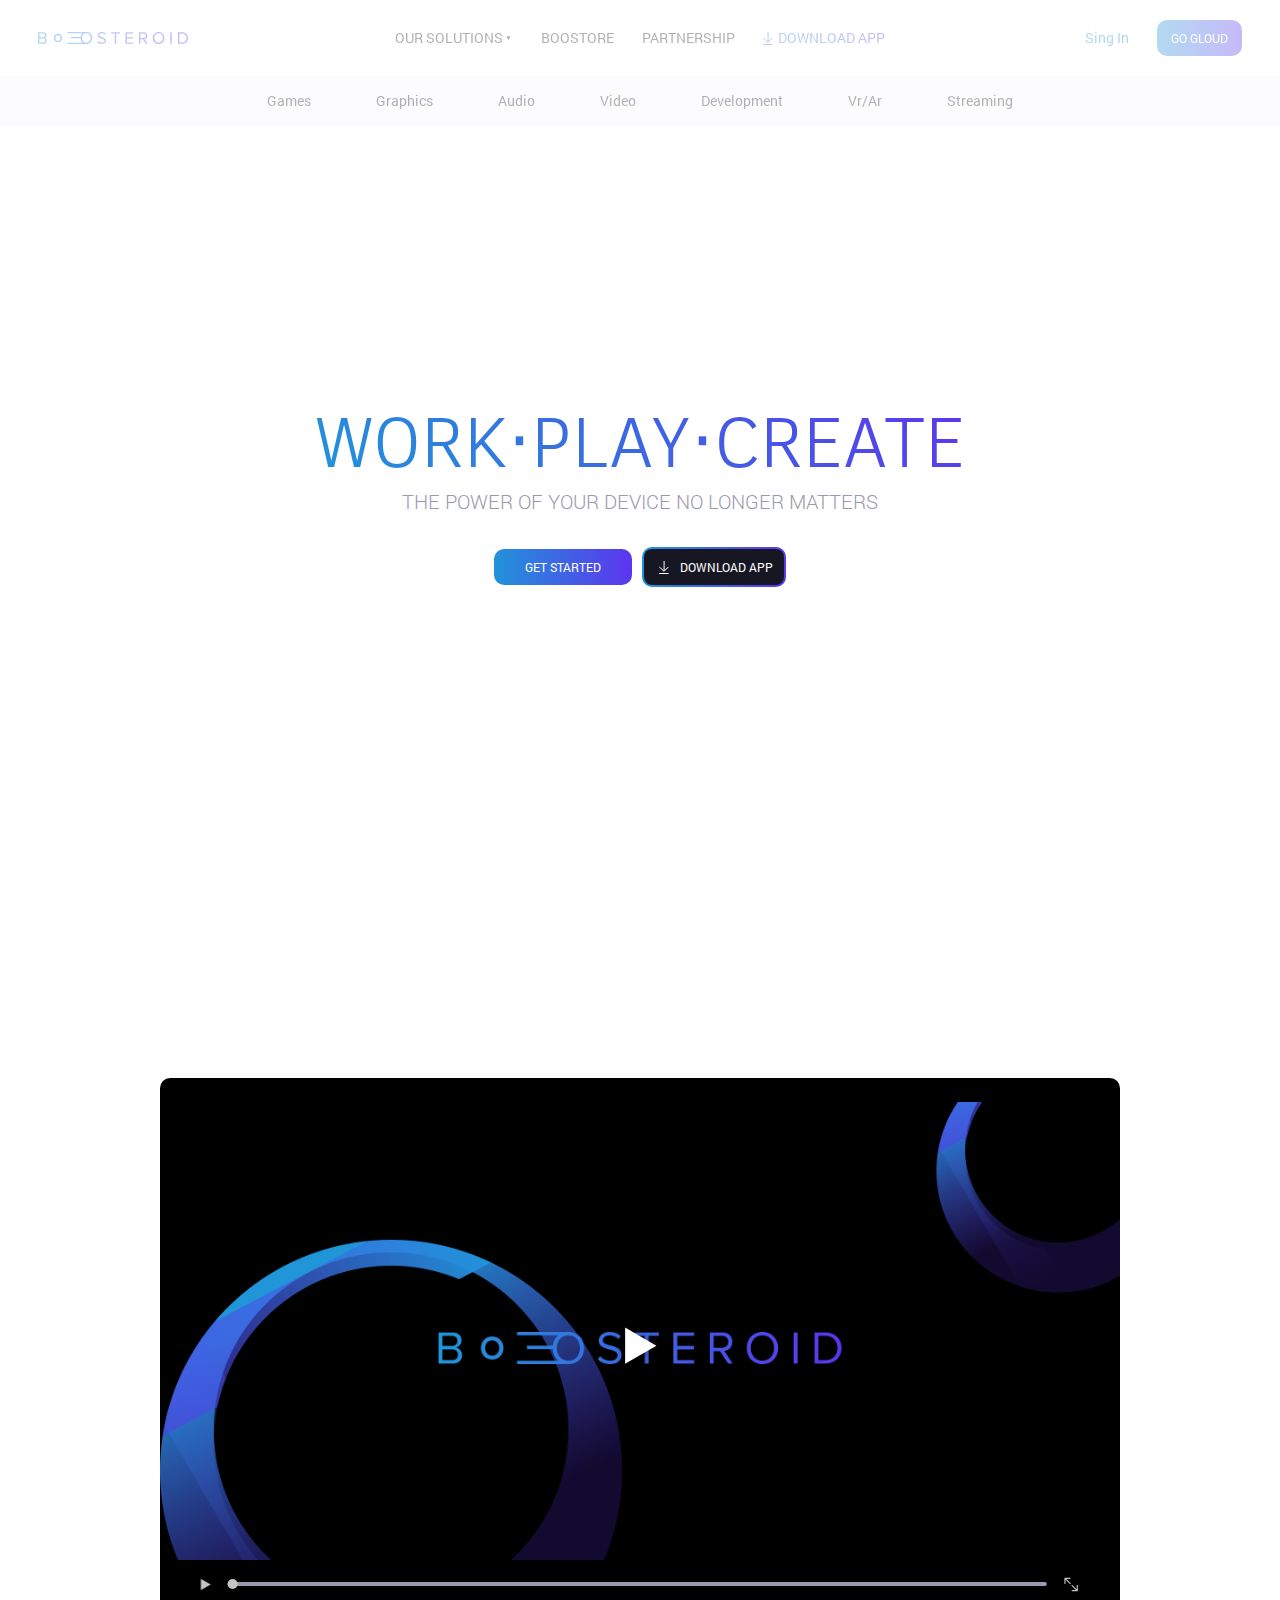
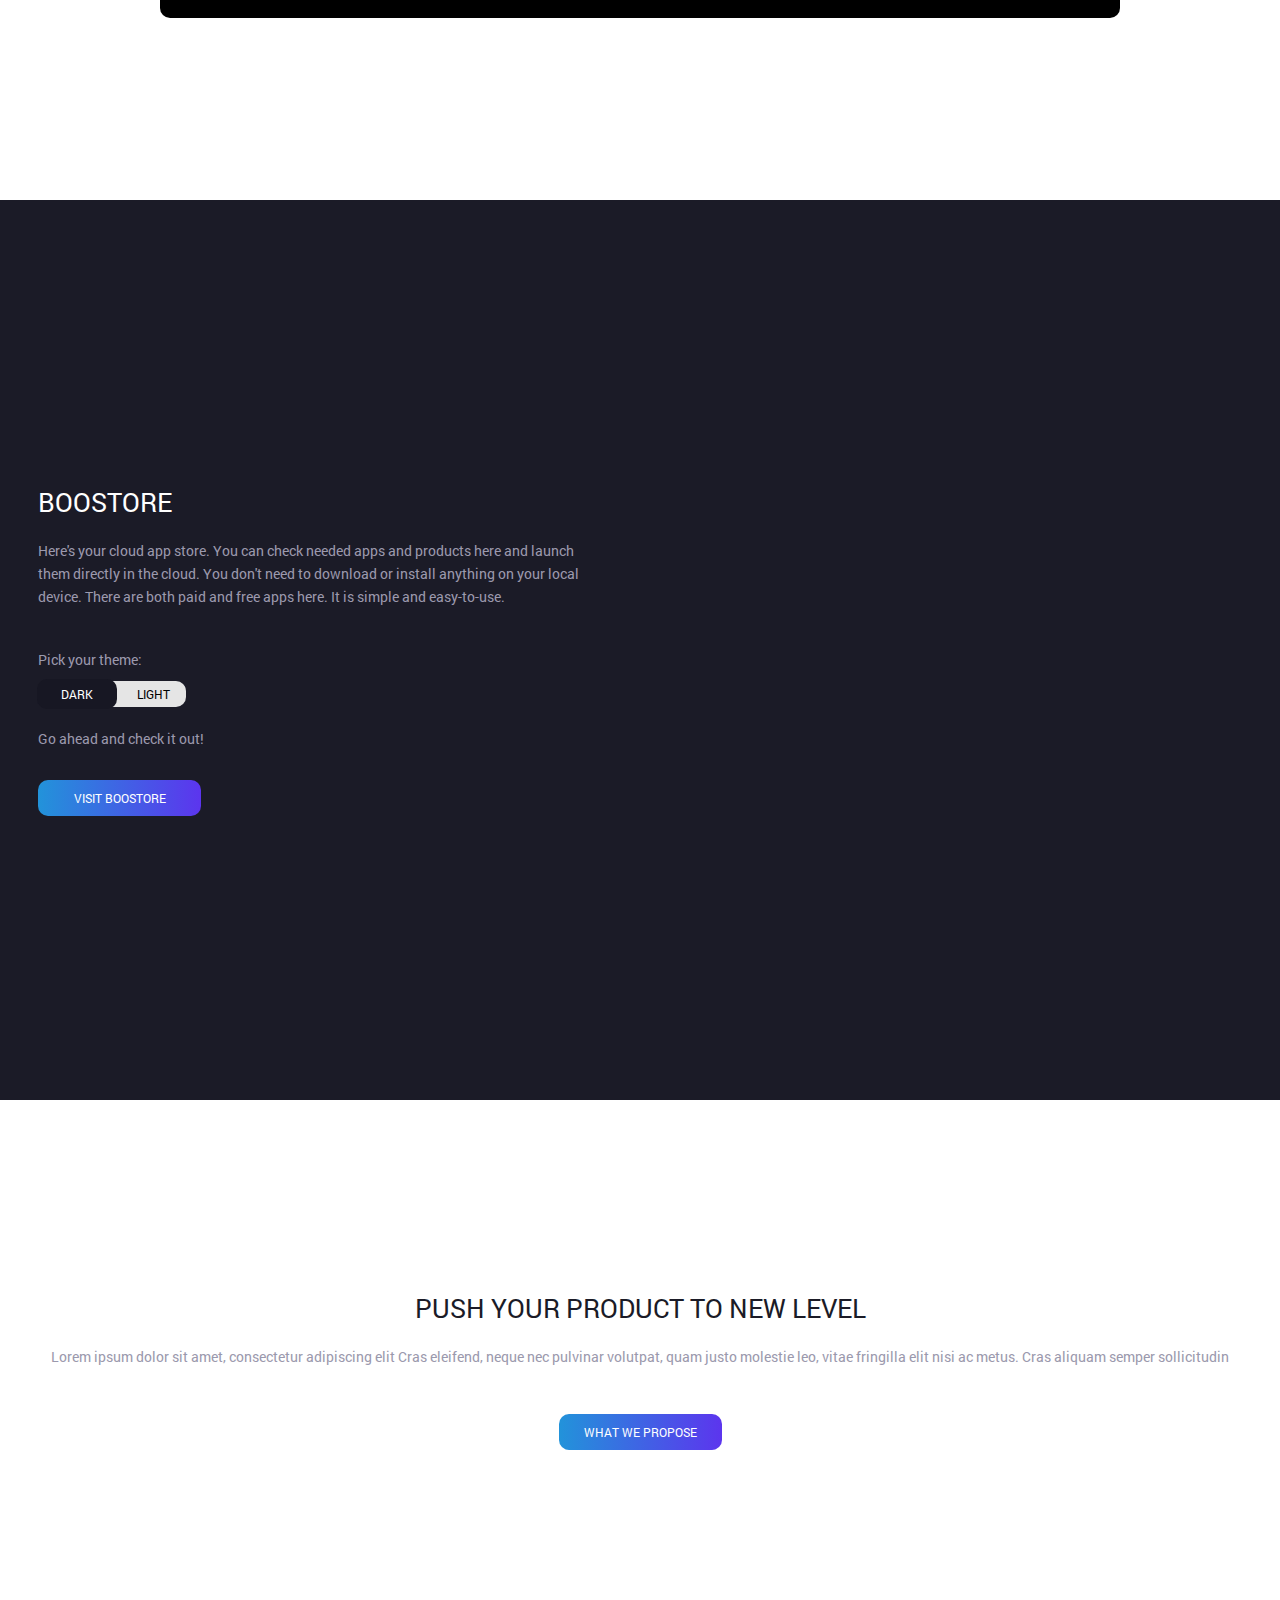
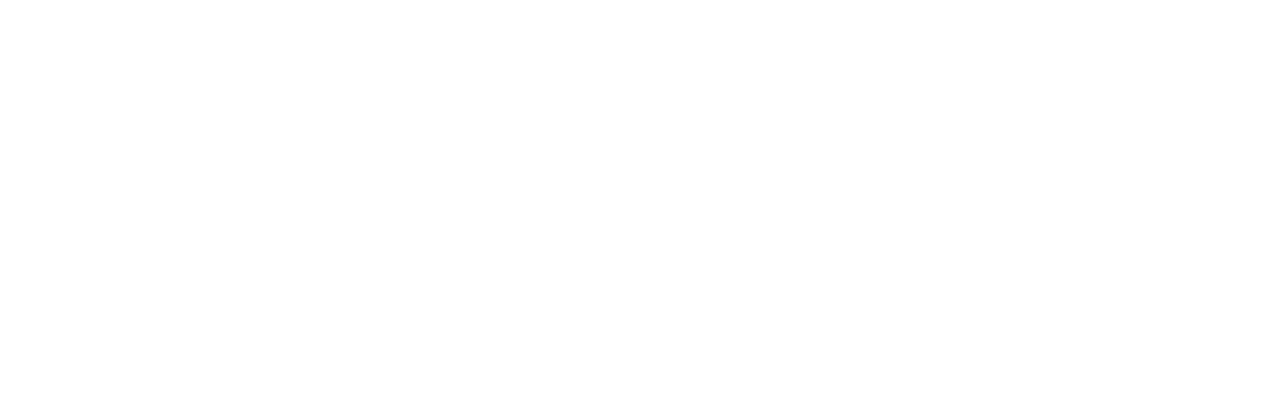
==== commit 6be9c5ca: "work on boostore section" ====
--- a/index.html
+++ b/index.html
@@ -30,16 +30,16 @@
 					<li>
 						<ul>
 							<li>
-									<span class='submenu_header pointer_down'>our solutions</span>
-									<ul class='submenu'>
-										<li><a href="games.html">games</a></li>
-										<li><a href="graphics.html">graphics</a></li>
-										<li><a href="audio.html">audio</a></li>
-										<li><a href="#media">video</a></li>
-										<li><a href="#development">development</a></li>
-										<li><a href="vrarai.html">vr/ar</a></li>
-										<li><a href="streaming.html">streaming</a></li>
-									</ul>
+								<span class='submenu_header pointer_down'>our solutions</span>
+								<ul class='submenu'>
+									<li><a href="games.html">games</a></li>
+									<li><a href="graphics.html">graphics</a></li>
+									<li><a href="audio.html">audio</a></li>
+									<li><a href="#media">video</a></li>
+									<li><a href="#development">development</a></li>
+									<li><a href="vrarai.html">vr/ar</a></li>
+									<li><a href="streaming.html">streaming</a></li>
+								</ul>
 							</li>
 							<li><a href="#boostore">boostore</a></li>
 							<li><a href="#partnership">partnership</a></li>
@@ -48,8 +48,8 @@
 					</li>
 					<li>
 						<ul>
-								<li><a href="#" class="sing_in">sing in</a></li>
-								<li><a href="#" class="explore">go gloud</a></li>
+							<li><a href="https://cloud.boosteroid.com/auth/sign-in" class="sing_in">sing in</a></li>
+							<li><a href="#" class="explore">go gloud</a></li>
 						</ul>
 					</li>
 				</ul>
@@ -63,7 +63,7 @@
 				<h1>work play create</h1>
 				<p class="to_uppercase">the power of your device no longer matters</p>
 				<div>
-					<a href="#">get started</a>
+					<a href="https://boosteroid.com/register">get started</a>
 					<a href="#" download>download app</a>
 				</div>
 			</div>
@@ -76,7 +76,7 @@
 		</div>
 	</section>
 
-	<!-- <section id='video'>
+	<section id='video'>
 		<div class="video_wrapper">
 			<div class='video_block'>
 				<video id='video_boosteroid' controls poster="img/video-poster.png">
@@ -90,9 +90,9 @@
 				</div>
 			</div>
 		</div>
-	</section> -->
-
-	<section id='our_solutions'>
+	</section>
+
+	<!-- <section id='our_solutions'>
 		<div class="solutions_wrapper">
 			<div class="solutions_header">
 				<h2>our solutions</h2>
@@ -152,9 +152,9 @@
 				</div>
 			</div>
 		</div>
-	</section>
-
-	<section id='internet'>
+	</section> -->
+
+	<!-- <section id='internet'>
 		<div class='internet_wrapper'>
 			<div class="internet_boosteroid">
 				<img src="./img/internet-boosteroid-2.png" alt="Boosteroid. All you need is internet connection">
@@ -166,7 +166,7 @@
 			</div>
 			<img src="img/server.png" alt="oosteroid server">
 		</div>
-	</section>
+	</section> -->
 
 	<section id='boostore' class='boostore_dark'>
 		<div class='boostore_wrapper'>
@@ -175,7 +175,8 @@
 					boostore
 				</h3>
 				<p>
-					Here's your cloud app store. You can check needed apps and products here and launch them directly in the cloud. You
+					Here's your cloud app store. You can check needed apps and products here and launch them directly in the cloud.
+					You
 					don't need to download or install anything on your local device. There are both paid and free apps here. It is
 					simple and easy-to-use.
 				</p>
@@ -279,7 +280,7 @@
 	<script src="libs/respond/respond.min.js"></script>
 	<![endif]-->
 	<script type="text/javascript" src="libs/jQuery/jquery-3.3.1.js"></script>
-	<!-- <script type="text/javascript" src="js/video.js"></script> -->
+	<script type="text/javascript" src="js/video.js"></script>
 	<script type="text/javascript" src="js/animation.js"></script>
 	<script type="text/javascript" src="js/main.js"></script>
 </body>
--- a/style/main.css
+++ b/style/main.css
@@ -348,6 +348,7 @@
 	top: 0;
 	left: 0;
 	width: 100%;
+	height: 100%;
 	background: #171723;
 	opacity: 0;
 }
--- a/style/media.css
+++ b/style/media.css
@@ -1,17 +1,4 @@
 @media only screen and (min-width:1100px) and (max-width:1379px) {
-  /* .wrap {
-    width: 100%;
-    max-width: 1024px;
-  } */
-
-  nav {
-    width: 68%;
-  }
-
-  nav>ul>li:nth-child(4) {
-    flex: 8 1 75px;
-    text-align: end;
-  }
 
   .video_block video {
     width: 960px;
@@ -57,7 +44,7 @@
     max-width: 880px;
   } */
 
-  nav {
+  /* nav {
     width: 70%;
   }
 
@@ -67,6 +54,14 @@
 
   nav>ul>li:nth-child(4) {
     flex: 3 1 75px;
+  } */
+
+  nav>ul {
+    font-size: 12px;
+  }
+
+  nav>ul>li>ul>li {
+    margin-right: 18px;
   }
 
   #video {
@@ -101,6 +96,7 @@
   .solutions_container>div:hover:before {
     width: 70%;
   }
+
   #boostore {
     height: auto;
   }
@@ -168,16 +164,21 @@
     max-width: 730px;
   }
 
-  nav {
-    width: 70%;
-  }
-
-  nav>ul>li {
-    flex: 2 1 75px;
-  }
-
-  nav>ul>li:nth-child(4) {
-    flex: 1 1 75px;
+  .logo_boosteroid img {
+    width: 120px;
+  }
+
+  nav>ul>li>ul>li {
+    margin-right: 16px;
+    font-size: 10px;
+  }
+
+  nav>ul>li:nth-child(2)>ul li:nth-child(1) a {
+    font-size: 12px;
+  }
+
+  nav>ul>li:nth-child(2)>ul li:nth-child(2) a {
+    font-size: 10px;
   }
 
   .submenu li {
@@ -257,6 +258,7 @@
   .solutions_header p {
     font-size: 12px;
   }
+
   #boostore {
     height: auto;
   }
@@ -582,10 +584,7 @@
 
   #boostore {
     height: auto;
-  }
-
-  .boostore_wrapper {
-    height: 510px;
+    padding: 50px 0;
   }
 
   .boostore_content {
@@ -961,7 +960,7 @@
     height: auto;
   }
 
-  .solutions_container>div:hover:before{
+  .solutions_container>div:hover:before {
     width: 80%;
   }
 
@@ -1400,7 +1399,8 @@
   .solutions_container>div {
     width: 100%;
   }
-  .solutions_container>div:hover:before{
+
+  .solutions_container>div:hover:before {
     width: 70%;
   }
 
@@ -1474,6 +1474,7 @@
     height: auto;
     padding: 25px 0;
   }
+
   .boostore_image {
     display: none;
   }
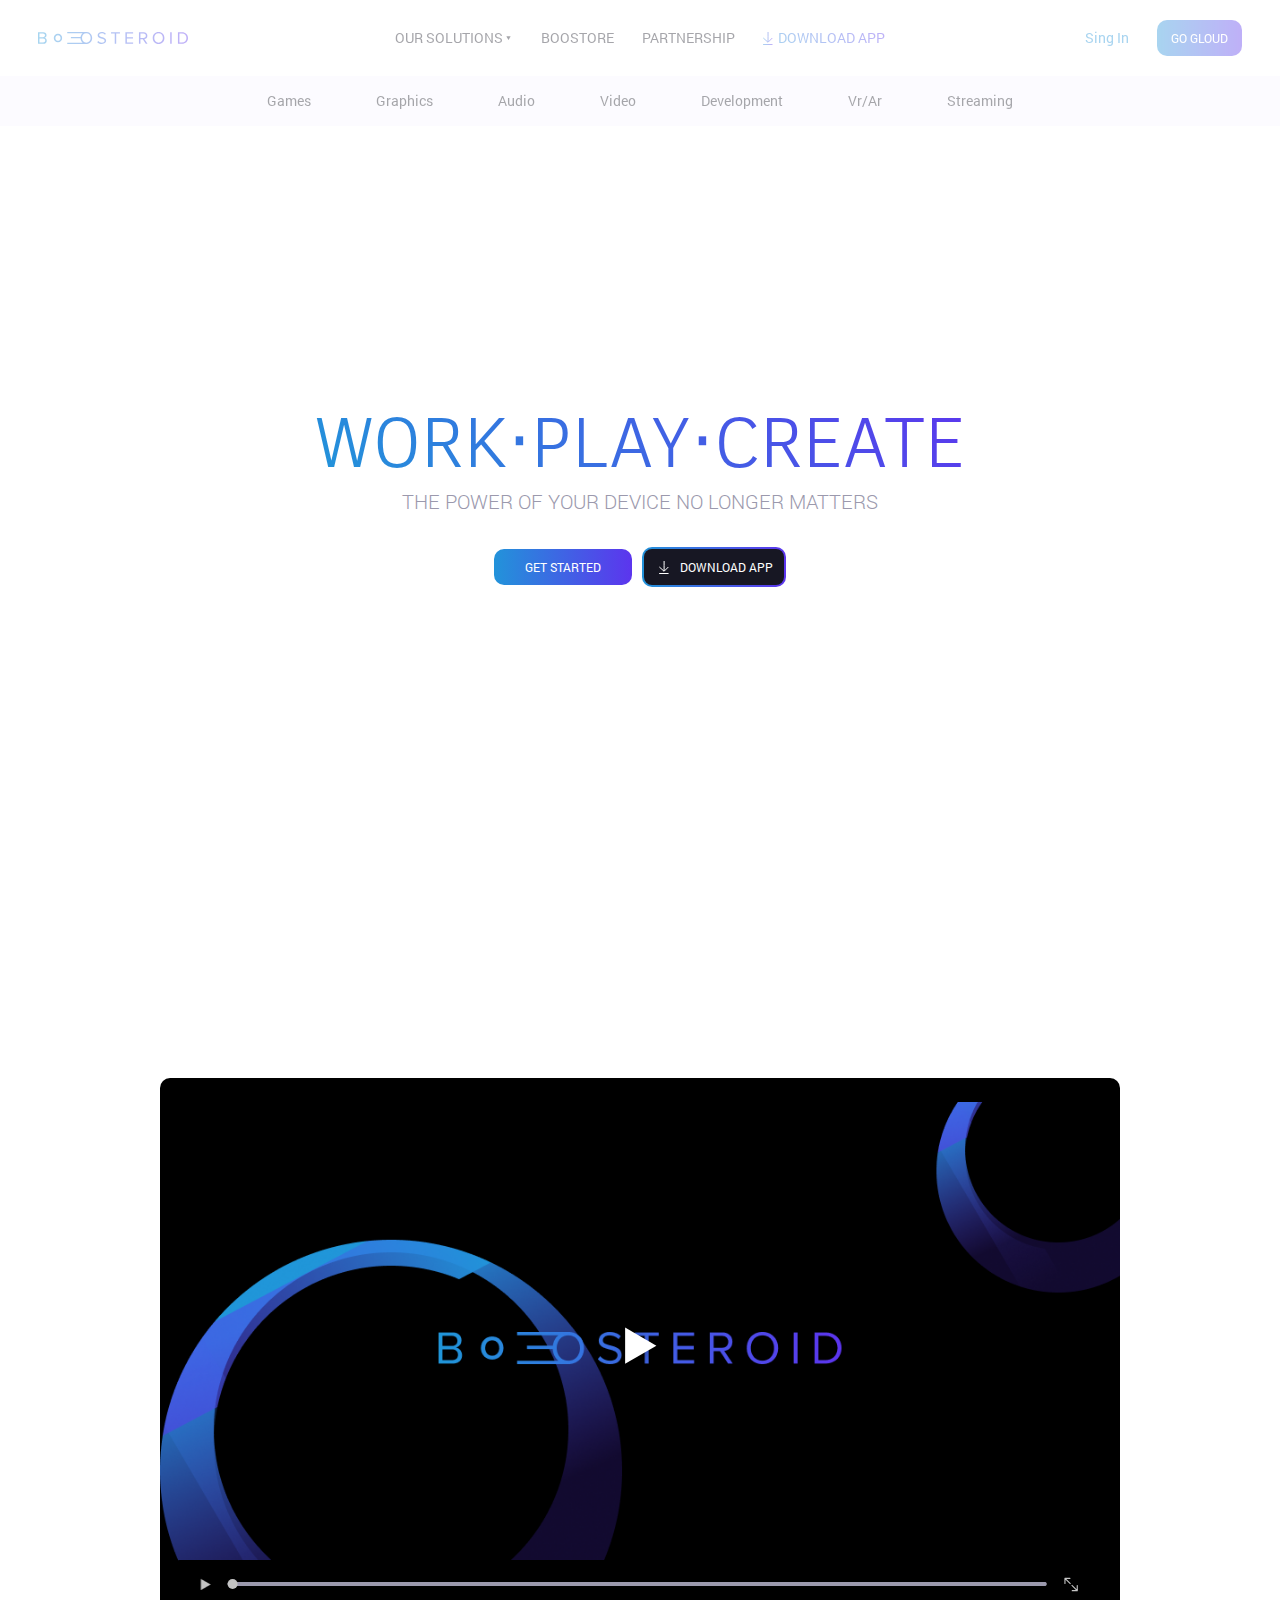
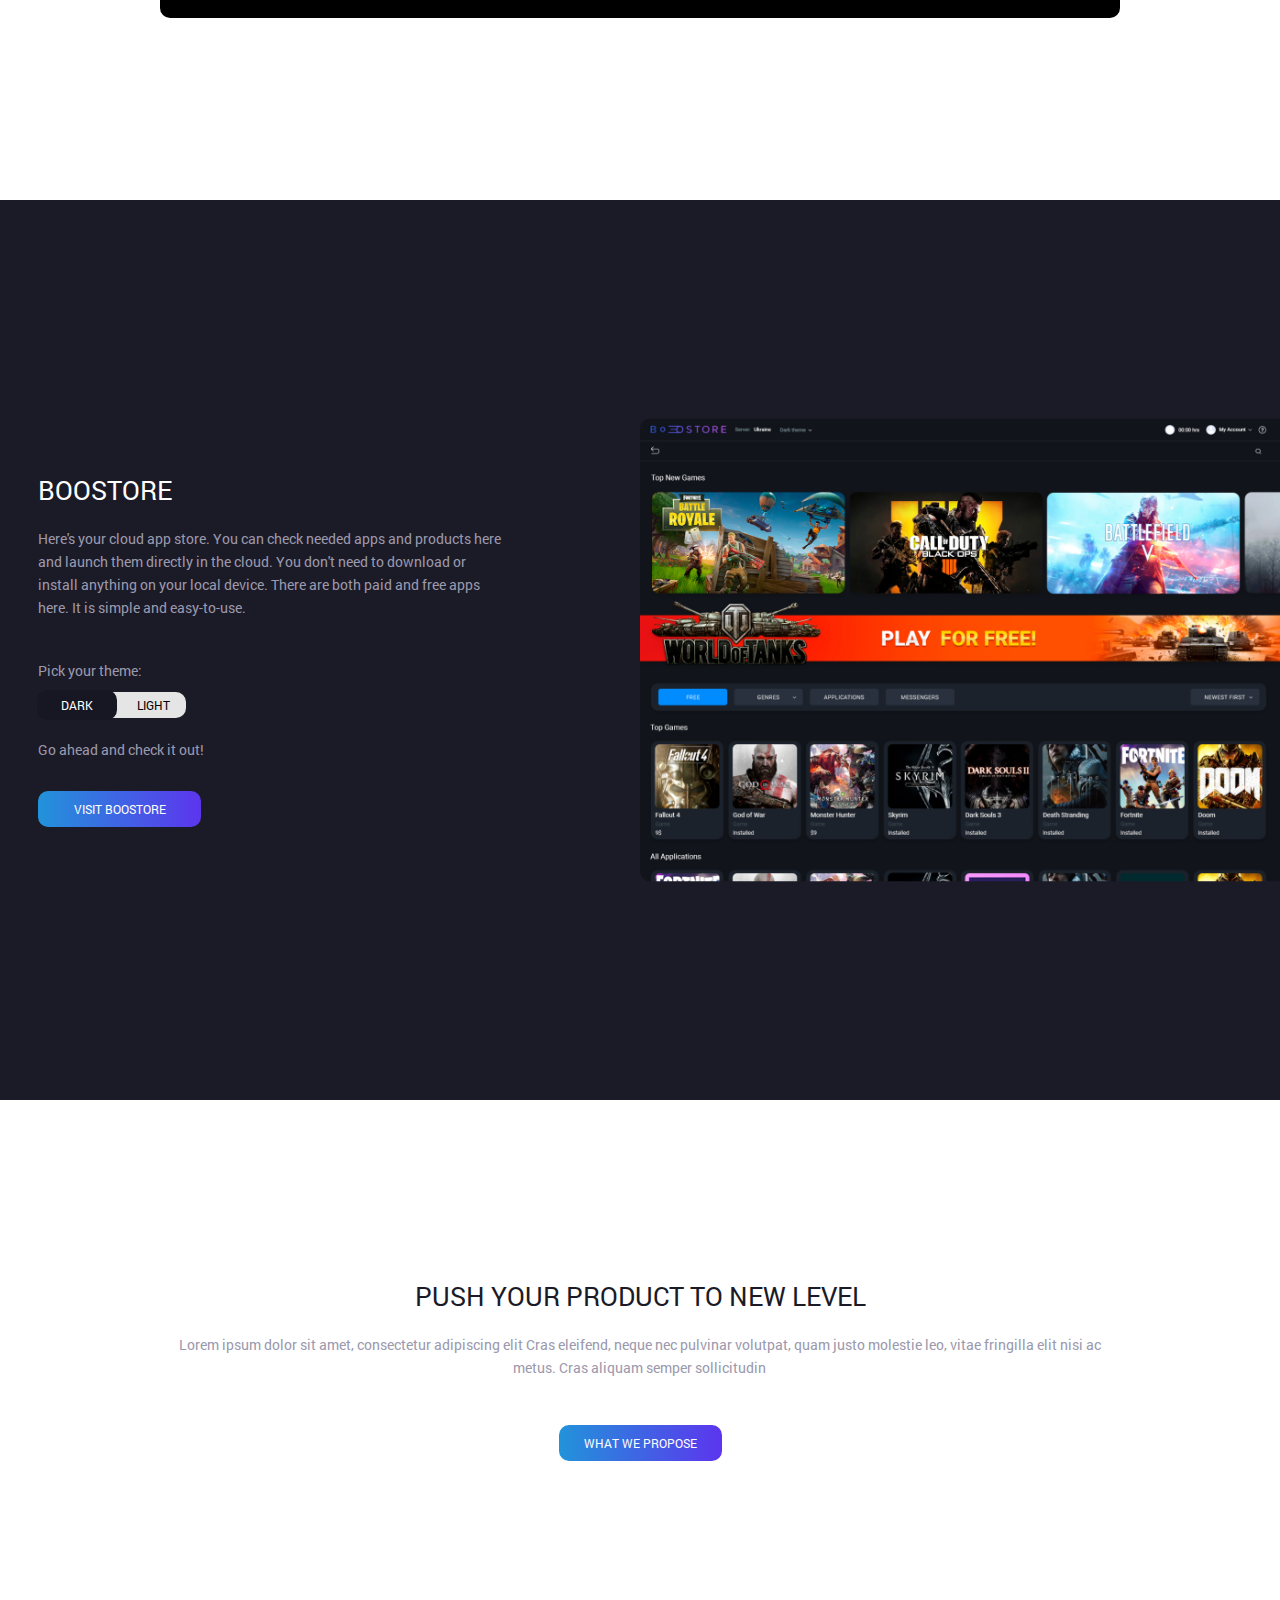
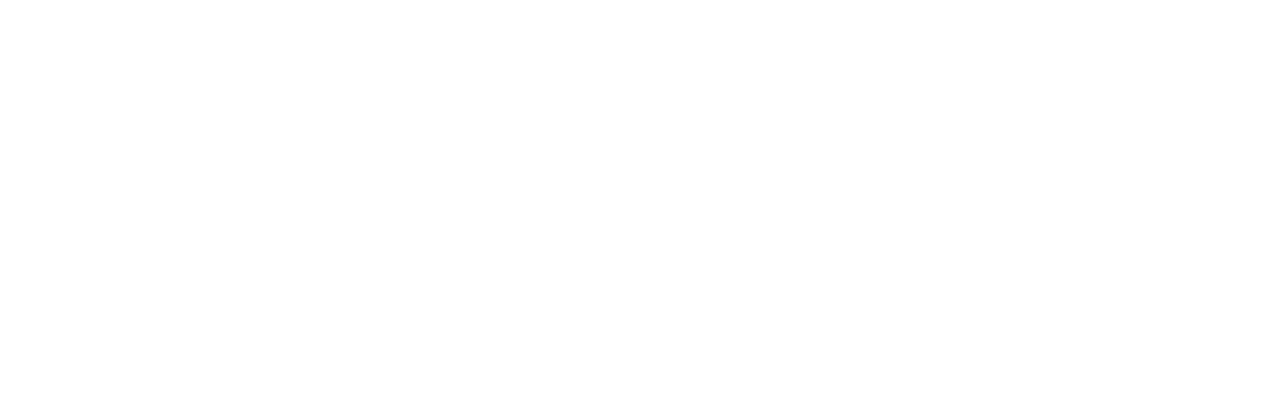
==== commit 4b109edb: "add responsive" ====
--- a/index.html
+++ b/index.html
@@ -169,36 +169,30 @@
 	</section> -->
 
 	<section id='boostore' class='boostore_dark'>
-		<div class='boostore_wrapper'>
-			<div class="boostore_content">
-				<h3>
-					boostore
-				</h3>
-				<p>
-					Here's your cloud app store. You can check needed apps and products here and launch them directly in the cloud.
-					You
-					don't need to download or install anything on your local device. There are both paid and free apps here. It is
-					simple and easy-to-use.
-				</p>
-				<div class="theme">
-					<p>Pick your theme:</p>
-					<div class="can-toggle">
-						<input id="toggle" type="checkbox">
-						<label for="toggle">
-							<div class="can-toggle__switch" data-checked="LIGHT" data-unchecked="DARK"></div>
-						</label>
-					</div>
-				</div>
-				<div class='visit_boostore_block'>
-					<p>Go ahead and check it out!</p>
-					<a href="#boostore">visit boostore</a>
-				</div>
-			</div>
-			<div class="boostore_image">
-				<img src="./img/boostore-black.png" data-src="./img/boostore-white.png " alt="Boosteroid. All you need is internet connection"
-				 class='boostore-image'>
-			</div>
-		</div>
+		<div class="boostore_content">
+			<h3>
+				boostore
+			</h3>
+			<p>
+				Here's your cloud app store. You can check needed apps and products here and launch them directly in the cloud. You
+				don't need to download or install anything on your local device. There are both paid and free apps here. It is
+				simple and easy-to-use.
+			</p>
+			<div class="theme">
+				<p>Pick your theme:</p>
+				<div class="can-toggle">
+					<input id="toggle" type="checkbox">
+					<label for="toggle">
+						<div class="can-toggle__switch" data-checked="LIGHT" data-unchecked="DARK"></div>
+					</label>
+				</div>
+			</div>
+			<div class='visit_boostore_block'>
+				<p>Go ahead and check it out!</p>
+				<a href="#boostore">visit boostore</a>
+			</div>
+		</div>
+		<img src="./img/boostore-black.png" data-src="./img/boostore-white.png " alt="Boosteroid. All you need is internet connection">
 	</section>
 
 	<section id='opportunities'>
@@ -240,14 +234,14 @@
 				<h4>about</h4>
 				<ul>
 					<li><a href="#">Who we are</a></li>
-					<li><a href="#">prising</a></li>
-					<li><a href="#">prisiecome a partner/li>
+					<li><a href="#">Prising</a></li>
+					<li><a href="#">Prisiecome a partner</li>
 				</ul>
 			</div>
 			<div class="support">
 				<h4>support</h4>
 				<ul>
-					<li><a href="#">action center</a></li>
+					<li><a href="#">Action center</a></li>
 					<li><a href="#">FAQ</a></li>
 					<li><a href="#">support@boosteroid.com</a></li>
 				</ul>
--- a/style/main.css
+++ b/style/main.css
@@ -289,8 +289,7 @@
 #slogan,
 #video,
 #our_solutions,
-#internet,
-#boostore {
+#internet {
 	height: calc(100vh);
 }
 
@@ -706,7 +705,7 @@
 #tranding_products {
 	background: #11141B;
 	margin: 0 0;
-	padding: 76px 38px 0;
+	padding: 76px 38px 30px;
 }
 
 
@@ -931,12 +930,14 @@
 	overflow: hidden;
 }
 
+#boostore,
 #left_side_img,
 #right_side_img {
 	height: 100vh;
 }
 
-.boostore_wrapper,
+/* .boostore_wrapper, */
+#boostore,
 #left_side_img,
 #right_side_img,
 .section_three_wrapper {
@@ -949,7 +950,7 @@
 	-webkit-box-align: center;
 	-ms-flex-align: center;
 	align-items: center;
-	margin: 0 38px;
+	padding: 0 38px;
 }
 
 .internet_wrapper {
@@ -981,6 +982,7 @@
 	overflow: hidden;
 }
 
+#boostore,
 #left_side_img {
 	position: relative;
 	justify-content: flex-start;
@@ -991,14 +993,15 @@
 	justify-content: flex-end;
 }
 
+#boostore img,
 #left_side_img img {
 	width: 50%;
 	position: absolute;
 	top: 50%;
 	right: 0;
 	transform: translateY(-50%);
-	margin-right: -38px;
 	border-radius: 10px 0 0 10px;
+	transition: all 0.5s linear;
 }
 
 #right_side_img img {
@@ -1117,6 +1120,7 @@
 
 .boostore_content {
 	width: 50%;
+	padding-right: 20px;
 }
 
 .theme {
@@ -1470,7 +1474,7 @@
 	border: 1px solid #9B99AD;
 	background: transparent;
 	justify-content: space-between;
-	margin-top: 24px;
+	margin: 24px 0;
 }
 
 #subscribe input {
@@ -1542,7 +1546,6 @@
 .out_solutions {
 	-ms-flex-preferred-size: 20%;
 	flex-basis: 20%;
-	text-transform: capitalize;
 }
 
 
@@ -1561,6 +1564,9 @@
 	margin-right: 15px;
 	-webkit-transition: all 0.3s linear;
 	transition: all 0.3s linear;
+}
+.legal_terms .social_network ul li:last-child {
+	margin-right: 0px;
 }
 
 /*SECTION TRENDING GAMES*/
@@ -1608,6 +1614,7 @@
 	-webkit-box-shadow: 0px 3px 10px rgba(0, 0, 0, 0.1);
 	box-shadow: 0px 3px 10px rgba(0, 0, 0, 0.1);
 	border-radius: 10px;
+	margin: 0 auto;
 }
 
 .product img {
--- a/style/media.css
+++ b/style/media.css
@@ -22,7 +22,7 @@
   .boostore_content p,
   .internet_content p,
   .opportunities div p {
-    width: 100%;
+    width: 80%;
     font-size: 14px;
   }
 
@@ -39,22 +39,6 @@
 }
 
 @media only screen and (min-width:960px) and (max-width:1099px) {
-  /* .wrap {
-    width: 100%;
-    max-width: 880px;
-  } */
-
-  /* nav {
-    width: 70%;
-  }
-
-  nav>ul>li {
-    flex: 2 1 75px;
-  }
-
-  nav>ul>li:nth-child(4) {
-    flex: 3 1 75px;
-  } */
 
   nav>ul {
     font-size: 12px;
@@ -98,7 +82,7 @@
   }
 
   #boostore {
-    height: auto;
+    height: 100vh;
   }
 
   .boostore_wrapper {
@@ -132,8 +116,9 @@
   }
 
   footer {
-    height: 320px;
+    height: auto;
     padding-top: 40px;
+    padding-bottom: 40px;
   }
 
   footer div h4 {
@@ -142,6 +127,18 @@
 
   .rights p {
     font-size: 10px;
+  }
+
+  #subscribe input {
+    width: 75%;
+  }
+
+  #subscribe button:after {
+    width: 40px;
+  }
+
+  #subscribe button {
+    width: 35px;
   }
 
   footer ul li a {
@@ -260,7 +257,12 @@
   }
 
   #boostore {
-    height: auto;
+    padding-top: 76px;
+    height: 100vh;
+  }
+
+  #boostore img {
+    top: calc(50% + 38px);
   }
 
   /**/
@@ -363,6 +365,50 @@
 
   .section_three_wrapper {
     flex-direction: column-reverse;
+  }
+
+  #subscribe input {
+    width: 75%;
+  }
+
+  #subscribe button {
+    width: 35px;
+  }
+
+  #subscribe button:after {
+    width: 35px;
+  }
+
+  .legal_terms {
+    padding-left: 5px;
+  }
+
+  /*Section 'left_side_img' $ 'right_side_img'*/
+  .content div {
+    width: 80%;
+    margin: 0 auto;
+  }
+
+  .content div h3,
+  .section_three_content h3 {
+    font-size: 22px;
+  }
+
+  .content div p {
+    font-size: 12px;
+  }
+
+  /*Section 'tranding_products'*/
+  .tranding_products_wrapper h2 {
+    font-size: 22px;
+  }
+
+  .tranding_products_content {
+    margin-top: 30px;
+  }
+
+  .tranding_products_content p {
+    font-size: 13px;
   }
 
 }
@@ -392,11 +438,13 @@
     left: 50%;
     transform: translateX(-50%);
     transition: all 0.5s linear;
-  }
-
-  nav>ul>li {
-    width: 100%;
-    flex: 0 1 auto;
+    padding: 15px 5px;
+  }
+
+  nav>ul>li>ul {
+    width: 100%;
+    display: flex;
+    flex-direction: column;
     text-align: center;
     padding: 0;
     margin: 0;
@@ -404,6 +452,982 @@
     list-style-position: inside;
     text-align: start;
     line-height: normal;
+    padding-left: 20px;
+  }
+
+  nav>ul>li:nth-child(2)>ul li:nth-child(2) a {
+    background: none;
+    text-transform: uppercase;
+    font-size: 14px;
+    color: #ffffff;
+    text-align: center;
+    padding: 0 0;
+    background: -webkit-linear-gradient(45deg, #2096D9 0%, #5C35EE 100%);
+    background-clip: text;
+    -webkit-background-clip: text;
+    -webkit-text-fill-color: transparent;
+    text-transform: uppercase;
+  }
+
+  nav>ul>li a {
+    font-size: 14px;
+  }
+
+  nav nav>ul>li:nth-child(1) {
+    position: relative;
+  }
+
+  nav>ul>li:nth-child(4),
+  nav>ul>li:nth-child(5) {
+    flex: 0 1 auto;
+    text-align: start;
+    color: inherit;
+    text-transform: none;
+  }
+
+  nav>ul>li:nth-child(4) a {
+    font-size: 14px;
+    color: #2293DA;
+    text-transform: uppercase;
+  }
+
+  nav>ul>li:nth-child(5) a {
+    background: none;
+    text-transform: uppercase;
+    font-size: 14px;
+    color: #2293DA;
+    padding: 0;
+    border-radius: 0;
+  }
+
+  nav>ul li a {
+    text-decoration: none;
+    color: #1B1B27;
+    margin: 0 auto;
+    text-transform: uppercase;
+    font-size: 12px;
+  }
+
+  nav>ul li {
+    text-decoration: none;
+    color: #1B1B27;
+    margin: 0;
+  }
+
+  ul li:hover>ul {
+    display: flex;
+    flex-direction: column;
+    height: auto;
+    transition: all 0.5s linear;
+  }
+
+  .submenu {
+    width: 100%;
+    height: auto;
+    flex-direction: column;
+    text-transform: capitalize;
+    display: none;
+    background: #F8F7FF;
+    line-height: normal;
+    transition: all 0.3s;
+    position: static;
+  }
+
+  .submenu li {
+    width: 20%;
+    list-style-type: none;
+    margin-right: 0;
+  }
+
+  nav>ul>li:hover .submenu {
+    display: flex;
+    width: 100%;
+    height: auto;
+    flex-direction: column;
+    text-transform: capitalize;
+    background: none;
+    line-height: normal;
+    transition: all 0.3s;
+    position: static;
+    transform: translateX(0);
+    margin-left: 20px;
+  }
+
+  .submenu ul li {
+    width: 100%;
+    margin-left: 20px;
+    margin-bottom: 0px;
+  }
+
+  .submenu ul li a {
+    color: #100a25;
+  }
+
+  h1 {
+    font-size: 60px;
+  }
+
+  /*menu end*/
+
+  .video_block video {
+    display: block;
+    background: #000;
+    width: 480px;
+    height: 320px;
+    border-radius: 10px;
+  }
+
+  nav ul li,
+  .our_solutions_menu ul {
+    font-size: 12px;
+  }
+
+  .slogan_block p {
+    font-size: 60px;
+  }
+
+  .slogan_description,
+  .gaming_description {
+    line-height: 20px;
+    font-size: 18px;
+    text-align: center;
+    color: #9B99AD;
+    margin: 0 auto;
+  }
+
+  .solutions_header h2,
+  .tranding_products_header h2 {
+    font-size: 28px;
+  }
+
+  .solutions_header p {
+    font-size: 12px;
+  }
+
+  #our_solutions {
+    height: auto;
+  }
+
+  .solutions_container>div {
+    padding: 25px;
+  }
+
+  .solutions_container>div:before {
+    top: 25px;
+    left: 25px;
+  }
+
+  .solutions_container>div:hover:before {
+    top: 25px;
+    left: 25px;
+  }
+
+  .solutions_container>div:hover:before {
+    width: 67%;
+  }
+
+  .solutions_container div h3 {
+    font-size: 18px;
+  }
+
+  .internet_wrapper {
+    height: 420px;
+  }
+
+  .internet_wrapper>img {
+    display: none;
+  }
+
+  .opportunities div {
+    width: 70%;
+    margin: 0 auto;
+    text-align: center;
+  }
+
+  #boostore {
+    padding-top: 76px;
+    height: 100vh;
+  }
+
+  #boostore img {
+    top: calc(50% + 38px);
+  }
+
+  .boostore_content h3,
+  .internet_content h3,
+  .opportunities div h3 {
+    font-size: 22px;
+    margin-bottom: 10px;
+    margin-right: 0;
+  }
+
+  .theme {
+    margin-top: 15px;
+  }
+
+  .visit_boostore_block a {
+    margin-top: 15px;
+  }
+
+  .internet_content {
+    margin-left: 0;
+  }
+
+  .boostore_content p,
+  .internet_content p,
+  .opportunities div p {
+    width: 100%;
+    font-size: 12px;
+  }
+
+  .boostore_image {
+    width: 562px;
+    height: 278px;
+  }
+
+  footer {
+    height: 255px;
+    padding-top: 40px;
+  }
+
+  footer div h4 {
+    font-size: 10px;
+  }
+
+  .rights p {
+    font-size: 10px;
+  }
+
+  footer .footer_content ul li {
+    margin-bottom: 3px;
+  }
+
+  .footer_content {
+    height: 175px;
+  }
+
+  footer ul li a {
+    font-size: 12px;
+  }
+
+  .legal_terms {
+    flex-basis: 20%;
+  }
+
+  .rights {
+    flex-basis: 30%;
+  }
+
+  .section_two_wrapper,
+  .section_three_wrapper {
+    flex-direction: column;
+  }
+
+  #tranding_products {
+    height: 650px;
+  }
+
+  .product_container {
+    margin-top: 10px;
+  }
+
+  .right_side,
+  .left_side {
+    width: 100%;
+  }
+
+  .high_frame_rate,
+  .gaming_process {
+    height: 375px;
+    width: 600px;
+  }
+
+  .gaming_process,
+  .high_frame_rate {
+    top: 50%;
+    left: 50%;
+    transform: translate(-50%, -50%);
+    border-radius: 10px 10px 10px 10px;
+  }
+
+  .section_three_wrapper {
+    flex-direction: column-reverse;
+  }
+
+  .legal_terms {
+    padding-left: 5px;
+  }
+
+  /*Section 'left_side_img' $ 'right_side_img'*/
+  .content div {
+    width: 80%;
+    margin: 0 auto;
+  }
+
+  .content div h3,
+  .section_three_content h3 {
+    font-size: 22px;
+  }
+
+  .content div p {
+    font-size: 12px;
+  }
+
+  /*Section 'tranding_products'*/
+  .tranding_products_wrapper h2 {
+    font-size: 22px;
+  }
+
+  .tranding_products_content {
+    margin-top: 30px;
+  }
+
+  .tranding_products_content p {
+    font-size: 13px;
+  }
+}
+
+@media only screen and (min-width:480px) and (max-width:639px) {
+  .wrap {
+    width: 100%;
+    max-width: 460px;
+  }
+
+  /*menu*/
+
+  .mobile_burger_menu {
+    display: flex;
+  }
+
+  nav {
+    width: auto;
+  }
+
+  nav>ul {
+    display: none;
+    flex-direction: column;
+    position: absolute;
+    top: 76px;
+    width: 100vw;
+    background: rgba(255, 255, 255, 0.8);
+    left: 50%;
+    transform: translateX(-50%);
+    transition: all 0.5s linear;
+    padding: 15px 5px;
+  }
+
+  nav>ul>li>ul {
+    width: 100%;
+    display: flex;
+    flex-direction: column;
+    text-align: center;
+    padding: 0;
+    margin: 0;
+    list-style: none;
+    list-style-position: inside;
+    text-align: start;
+    line-height: normal;
+    padding-left: 20px;
+  }
+
+  nav>ul>li:nth-child(2)>ul li:nth-child(2) a {
+    background: none;
+    text-transform: uppercase;
+    font-size: 14px;
+    color: #ffffff;
+    text-align: center;
+    padding: 0 0;
+    background: -webkit-linear-gradient(45deg, #2096D9 0%, #5C35EE 100%);
+    background-clip: text;
+    -webkit-background-clip: text;
+    -webkit-text-fill-color: transparent;
+    text-transform: uppercase;
+  }
+
+  nav>ul>li a {
+    font-size: 14px;
+  }
+
+  nav nav>ul>li:nth-child(1) {
+    position: relative;
+  }
+
+  nav>ul>li:nth-child(4),
+  nav>ul>li:nth-child(5) {
+    flex: 0 1 auto;
+    text-align: start;
+    color: inherit;
+    text-transform: none;
+  }
+
+  nav>ul>li:nth-child(4) a {
+    font-size: 14px;
+    color: #2293DA;
+    text-transform: uppercase;
+  }
+
+  nav>ul>li:nth-child(5) a {
+    background: none;
+    text-transform: uppercase;
+    font-size: 14px;
+    color: #2293DA;
+    padding: 0;
+    border-radius: 0;
+  }
+
+  nav>ul li a {
+    text-decoration: none;
+    color: #1B1B27;
+    margin: 0 auto;
+    text-transform: uppercase;
+    font-size: 12px;
+  }
+
+  nav>ul li {
+    text-decoration: none;
+    color: #1B1B27;
+    margin: 0;
+  }
+
+  ul li:hover>ul {
+    display: flex;
+    flex-direction: column;
+    height: auto;
+    transition: all 0.5s linear;
+  }
+
+  .submenu {
+    width: 100%;
+    height: auto;
+    flex-direction: column;
+    text-transform: capitalize;
+    display: none;
+    background: #F8F7FF;
+    line-height: normal;
+    transition: all 0.3s;
+    position: static;
+  }
+
+  .submenu li {
+    width: 20%;
+    list-style-type: none;
+    margin-right: 0;
+  }
+
+  nav>ul>li:hover .submenu {
+    display: flex;
+    width: 100%;
+    height: auto;
+    flex-direction: column;
+    text-transform: capitalize;
+    background: none;
+    line-height: normal;
+    transition: all 0.3s;
+    position: static;
+    transform: translateX(0);
+    margin-left: 20px;
+  }
+
+  .submenu ul li {
+    width: 100%;
+    margin-left: 20px;
+    margin-bottom: 0px;
+  }
+
+  .submenu ul li a {
+    color: #100a25;
+  }
+
+  h1 {
+    font-size: 50px;
+  }
+
+  .slogan_wrap div p,
+  .gaming_description {
+    width: 440px;
+  }
+
+  /* end menu */
+
+  #video {
+    height: calc(100vh + 50px);
+    position: relative;
+  }
+
+  .video_block video {
+    display: block;
+    background: #000;
+    width: 480px;
+    height: 320px;
+    border-radius: 10px;
+  }
+
+  .mobile_burger_menu {
+    display: flex;
+  }
+
+  .mobile_menu {
+    position: absolute;
+    top: 76px;
+    width: 100vw;
+    background: rgba(255, 255, 255, 0.8);
+    left: 50%;
+    transform: translateX(-50%);
+    transition: all 0.5s linear;
+  }
+
+  .mobile_menu ul {
+    margin: 5px 0px;
+  }
+
+  .submenu_header {
+    background: url('../img/pointer-up.png') no-repeat right 50%;
+    padding-right: 15px;
+  }
+
+  .mobile_menu ul ul {
+    display: none;
+    height: auto;
+  }
+
+  .mobile_menu li {
+    list-style: none;
+    list-style-position: inside;
+    display: inline;
+    position: relative;
+  }
+
+  .mobile_menu li a {
+    text-decoration: none;
+    color: #1B1B27;
+    margin: 0 auto;
+    text-transform: uppercase;
+    font-size: 12px;
+  }
+
+  .mobile_menu li {
+    display: block;
+    text-decoration: none;
+    color: #1B1B27;
+    width: 80%;
+    margin: 0 auto 0;
+    text-transform: uppercase;
+  }
+
+  ul li:hover>ul {
+    display: block;
+    height: auto;
+    transition: all 0.5s linear;
+  }
+
+  ul li:hover>.submenu_header {
+    background: url('../img/pointer-down.png') no-repeat right 50%;
+    padding-right: 15px;
+  }
+
+  .submenu ul li {
+    width: 100%;
+    margin-left: 20px;
+    margin-bottom: 0;
+  }
+
+  .submenu ul li a {
+    color: #100a25;
+  }
+
+  nav ul li,
+  .our_solutions_menu ul {
+    font-size: 12px;
+  }
+
+  .slogan_block p {
+    font-size: 38px;
+  }
+
+  .slogan_description,
+  .gaming_description {
+    line-height: 20px;
+    font-size: 15px;
+    text-align: center;
+    color: #9B99AD;
+    margin: 0 auto;
+    width: 90%;
+  }
+
+  #our_solutions {
+    height: auto;
+  }
+
+  #our_solutions .solutions_container {
+    height: auto;
+    width: 100%;
+    display: -webkit-box;
+    display: -ms-flexbox;
+    display: flex;
+    -webkit-box-orient: vertical;
+    -webkit-box-direction: normal;
+    -ms-flex-direction: column;
+    flex-direction: column;
+    -ms-flex-wrap: wrap;
+    flex-wrap: wrap;
+  }
+
+  .solutions_container>div {
+    width: 100%;
+  }
+
+  .solutions_container>div:nth-child(1),
+  .solutions_container>div:nth-child(6) {
+    height: auto;
+  }
+
+  .solutions_container>div:hover:before {
+    width: 80%;
+  }
+
+  .solutions_header {
+    text-align: center;
+  }
+
+  .solutions_header h2,
+  .tranding_products_header h2 {
+    font-size: 28px;
+  }
+
+  .solutions_header p {
+    font-size: 12px;
+    line-height: inherit;
+    width: 90%;
+    margin: 0 auto;
+  }
+
+  .solutions_container div h3 {
+    font-size: 18px;
+    width: 100%;
+  }
+
+  .internet_boosteroid {
+    display: none;
+  }
+
+  .internet_content {
+    width: 70%;
+  }
+
+  #internet {
+    background: url('../img/internet-boosteroid.png') no-repeat center;
+    margin: 40px 0;
+  }
+
+  .internet_wrapper {
+    height: 420px;
+    margin-top: 0;
+  }
+
+  .internet_content {
+    width: 100%;
+  }
+
+  .internet_wrapper>img {
+    display: none;
+  }
+
+  #boostore {
+    /*-------------*/
+    padding-top: 76px;
+    text-align: center;
+    height: 100vh;
+  }
+
+  .boostore_content {
+    padding-right: 0;
+    margin-left: 0;
+    width: 100%;
+  }
+
+  #boostore img {
+    display: none;
+  }
+
+  .boostore_wrapper {
+    margin-top: 0;
+  }
+
+  .boostore_image {
+    display: none;
+  }
+
+  .can-toggle {
+    margin: 0 auto;
+  }
+
+  .opportunities div {
+    width: 70%;
+    margin: 0 auto;
+    text-align: center;
+  }
+
+  .boostore_wrapper {
+    height: 450px;
+  }
+
+  .boostore_content h3,
+  .internet_content h3,
+  .opportunities div h3 {
+    font-size: 22px;
+    margin: 0 0 20px 0;
+    width: 100%;
+    text-align: center;
+  }
+
+  .internet_content {
+    margin-left: 0;
+  }
+
+  .boostore_content p,
+  .internet_content p,
+  .opportunities div p {
+    width: 100%;
+    font-size: 14px;
+  }
+
+  .boostore_image {
+    width: 562px;
+    height: 278px;
+  }
+
+  footer {
+    height: auto;
+    padding: 40px 0;
+  }
+
+  .footer_content {
+    flex-direction: column;
+    text-align: center;
+  }
+
+  footer div h4 {
+    font-size: 10px;
+    margin-bottom: 3px;
+  }
+
+  .opportunities div {
+    width: 90%;
+  }
+
+  .rights {
+    flex: 0 0 100%;
+  }
+
+  .rights p {
+    font-size: 10px;
+  }
+
+  #subscribe {
+    margin: 24px auto;
+  }
+
+  footer .footer_content ul li {
+    margin-bottom: 3px;
+  }
+
+  .footer_content {
+    flex-direction: row;
+    flex-wrap: wrap;
+    height: auto;
+  }
+
+  footer ul li a {
+    font-size: 12px;
+  }
+
+  .social_network {
+    margin: 10px 0;
+  }
+
+  .legal_terms,
+  .out_solutions,
+  .about,
+  .support {
+    flex: 0 0 230px;
+    display: inline-block;
+    margin: auto;
+    padding: 10px;
+  }
+
+  .rights,
+  .legal_terms {
+    display: flex;
+    flex-direction: column;
+    justify-content: center;
+  }
+
+  .section_two_wrapper,
+  .section_three_wrapper {
+    flex-direction: column;
+  }
+
+  #tranding_products {
+    height: 650px;
+  }
+
+  .product_container {
+    margin-top: 10px;
+  }
+
+  .right_side {
+    width: 100%;
+    height: 280px;
+  }
+
+  .left_side {
+    width: 100%;
+  }
+
+  .high_frame_rate,
+  .gaming_process {
+    height: 280px;
+    width: 460px;
+  }
+
+  .gaming_process,
+  .high_frame_rate {
+    top: 50%;
+    left: 50%;
+    transform: translate(-50%, -50%);
+    border-radius: 10px 10px 10px 10px;
+  }
+
+  .section_three_wrapper {
+    flex-direction: column-reverse;
+  }
+
+  .section_two_content,
+  .section_three_content {
+    width: 85%;
+    margin: 0 auto;
+  }
+
+  #tranding_products {
+    height: auto;
+  }
+
+  .top_products {
+    height: auto;
+  }
+
+  .section_two_wrapper,
+  .section_three_wrapper {
+    height: 510px;
+    display: flex;
+    justify-content: space-evenly;
+    align-items: center;
+    margin-top: 30px;
+  }
+
+  /*Section 'left_side_img' $ 'right_side_img'*/
+  .content {
+    width: 100%;
+    z-index: 2;
+  }
+
+  .content div {
+    width: 80%;
+    margin: 0 auto;
+  }
+
+  #left_side_img,
+  #right_side_img {
+    height: auto;
+    padding-top: 76px;
+    padding-bottom: 50px;
+  }
+
+  #left_side_img img,
+  #right_side_img img {
+    display: none;
+  }
+
+  .content div h3,
+  .section_three_content h3 {
+    font-size: 22px;
+  }
+
+  .content div p {
+    font-size: 12px;
+  }
+
+  /*Section 'tranding_products'*/
+  .tranding_products_wrapper h2 {
+    font-size: 22px;
+  }
+
+  .tranding_products_content {
+    margin-top: 30px;
+  }
+
+  .tranding_products_content p {
+    font-size: 13px;
+  }
+
+}
+
+@media only screen and (min-width:320px) and (max-width:479px) {
+  .wrap {
+    width: 100%;
+    max-width: 320px;
+    padding: 0 20px;
+  }
+
+  /*menu*/
+
+  .mobile_burger_menu {
+    display: flex;
+  }
+
+  nav {
+    width: auto;
+  }
+
+  nav>ul {
+    display: none;
+    flex-direction: column;
+    position: absolute;
+    top: 76px;
+    width: 100vw;
+    background: rgba(255, 255, 255, 0.8);
+    left: 50%;
+    transform: translateX(-50%);
+    transition: all 0.5s linear;
+    padding: 15px 5px;
+  }
+
+  nav>ul>li>ul {
+    width: 100%;
+    display: flex;
+    flex-direction: column;
+    text-align: center;
+    padding: 0;
+    margin: 0;
+    list-style: none;
+    list-style-position: inside;
+    text-align: start;
+    line-height: normal;
+    padding-left: 20px;
+  }
+
+  nav>ul>li:nth-child(2)>ul li:nth-child(2) a {
+    background: none;
+    text-transform: uppercase;
+    font-size: 14px;
+    color: #ffffff;
+    text-align: center;
+    padding: 0 0;
+    background: -webkit-linear-gradient(45deg, #2096D9 0%, #5C35EE 100%);
+    background-clip: text;
+    -webkit-background-clip: text;
+    -webkit-text-fill-color: transparent;
+    text-transform: uppercase;
   }
 
   nav>ul>li a {
@@ -501,426 +1525,46 @@
     color: #100a25;
   }
 
+  /* end menu */
+
   h1 {
-    font-size: 60px;
-  }
-
-  /*menu end*/
+    font-size: 30px;
+  }
+
+  .slogan_wrap div p,
+  .gaming_description {
+    width: 300px;
+    line-height: 20px;
+    font-size: 15px;
+  }
+
+  /*video*/
+  #video {
+    height: 100%;
+    position: relative;
+    min-height: 300px;
+  }
 
   .video_block video {
     display: block;
     background: #000;
-    width: 480px;
-    height: 320px;
+    width: 320px;
+    height: 240px;
     border-radius: 10px;
   }
 
-  nav ul li,
-  .our_solutions_menu ul {
-    font-size: 12px;
+  /*end video*/
+
+  .main_navigation {
+    margin: 0 auto;
+  }
+
+  .mobile_burger_menu {
+    display: flex;
   }
 
   .slogan_block p {
-    font-size: 60px;
-  }
-
-  .slogan_description,
-  .gaming_description {
-    line-height: 20px;
-    font-size: 18px;
-    text-align: center;
-    color: #9B99AD;
-    margin: 0 auto;
-  }
-
-  .solutions_header h2,
-  .tranding_products_header h2 {
     font-size: 28px;
-  }
-
-  .solutions_header p {
-    font-size: 12px;
-  }
-
-  #our_solutions {
-    height: auto;
-  }
-
-  .solutions_container>div {
-    padding: 25px;
-  }
-
-  .solutions_container>div:before {
-    top: 25px;
-    left: 25px;
-  }
-
-  .solutions_container>div:hover:before {
-    top: 25px;
-    left: 25px;
-  }
-
-  .solutions_container>div:hover:before {
-    width: 67%;
-  }
-
-  .solutions_container div h3 {
-    font-size: 18px;
-  }
-
-  .internet_wrapper {
-    height: 420px;
-  }
-
-  .internet_wrapper>img {
-    display: none;
-  }
-
-  .opportunities div {
-    width: 70%;
-    margin: 0 auto;
-    text-align: center;
-  }
-
-  #boostore {
-    height: auto;
-    padding: 50px 0;
-  }
-
-  .boostore_content {
-    margin-left: 25px;
-  }
-
-  .boostore_content h3,
-  .internet_content h3,
-  .opportunities div h3 {
-    font-size: 22px;
-  }
-
-  .internet_content {
-    margin-left: 0;
-  }
-
-  .boostore_content p,
-  .internet_content p,
-  .opportunities div p {
-    width: 100%;
-    font-size: 12px;
-  }
-
-  .boostore_image {
-    width: 562px;
-    height: 278px;
-  }
-
-  footer {
-    height: 255px;
-    padding-top: 40px;
-  }
-
-  footer div h4 {
-    font-size: 10px;
-  }
-
-  .rights p {
-    font-size: 10px;
-  }
-
-  footer .footer_content ul li {
-    margin-bottom: 3px;
-  }
-
-  .footer_content {
-    height: 175px;
-  }
-
-  footer ul li a {
-    font-size: 12px;
-  }
-
-  .legal_terms {
-    flex-basis: 20%;
-  }
-
-  .rights {
-    flex-basis: 30%;
-  }
-
-  .section_two_wrapper,
-  .section_three_wrapper {
-    flex-direction: column;
-  }
-
-  #tranding_products {
-    height: 650px;
-  }
-
-  .product_container {
-    margin-top: 10px;
-  }
-
-  .right_side,
-  .left_side {
-    width: 100%;
-  }
-
-  .high_frame_rate,
-  .gaming_process {
-    height: 375px;
-    width: 600px;
-  }
-
-  .gaming_process,
-  .high_frame_rate {
-    top: 50%;
-    left: 50%;
-    transform: translate(-50%, -50%);
-    border-radius: 10px 10px 10px 10px;
-  }
-
-  .section_three_wrapper {
-    flex-direction: column-reverse;
-  }
-}
-
-@media only screen and (min-width:480px) and (max-width:639px) {
-  .wrap {
-    width: 100%;
-    max-width: 460px;
-  }
-
-  /*menu*/
-
-  .mobile_burger_menu {
-    display: flex;
-  }
-
-  nav {
-    width: auto;
-  }
-
-  nav>ul {
-    display: none;
-    flex-direction: column;
-    position: absolute;
-    top: 76px;
-    width: 100vw;
-    background: rgba(255, 255, 255, 0.8);
-    left: 50%;
-    transform: translateX(-50%);
-    transition: all 0.5s linear;
-  }
-
-  nav>ul>li {
-    width: 100%;
-    flex: 0 1 auto;
-    text-align: center;
-    padding: 0;
-    margin: 0;
-    list-style: none;
-    list-style-position: inside;
-    text-align: start;
-    line-height: normal;
-  }
-
-  nav>ul>li a {
-    font-size: 14px;
-  }
-
-  nav nav>ul>li:nth-child(1) {
-    position: relative;
-  }
-
-  nav>ul>li:nth-child(4),
-  nav>ul>li:nth-child(5) {
-    flex: 0 1 auto;
-    text-align: start;
-    color: inherit;
-    text-transform: none;
-  }
-
-  nav>ul>li:nth-child(4) a {
-    font-size: 14px;
-    color: #2293DA;
-    text-transform: uppercase;
-  }
-
-  nav>ul>li:nth-child(5) a {
-    background: none;
-    text-transform: uppercase;
-    font-size: 14px;
-    color: #2293DA;
-    padding: 0;
-    border-radius: 0;
-  }
-
-  nav>ul li a {
-    text-decoration: none;
-    color: #1B1B27;
-    margin: 0 auto;
-    text-transform: uppercase;
-    font-size: 12px;
-  }
-
-  nav>ul li {
-    text-decoration: none;
-    color: #1B1B27;
-    margin: 0;
-  }
-
-  ul li:hover>ul {
-    display: flex;
-    flex-direction: column;
-    height: auto;
-    transition: all 0.5s linear;
-  }
-
-  .submenu {
-    width: 100%;
-    height: auto;
-    flex-direction: column;
-    text-transform: capitalize;
-    display: none;
-    background: #F8F7FF;
-    line-height: normal;
-    transition: all 0.3s;
-    position: static;
-  }
-
-  .submenu li {
-    width: 20%;
-    list-style-type: none;
-    margin-right: 0;
-  }
-
-  nav>ul>li:hover .submenu {
-    display: flex;
-    width: 100%;
-    height: auto;
-    flex-direction: column;
-    text-transform: capitalize;
-    background: none;
-    line-height: normal;
-    transition: all 0.3s;
-    position: static;
-    transform: translateX(0);
-    margin-left: 20px;
-  }
-
-  .submenu ul li {
-    width: 100%;
-    margin-left: 20px;
-    margin-bottom: 0px;
-  }
-
-  .submenu ul li a {
-    color: #100a25;
-  }
-
-  h1 {
-    font-size: 50px;
-  }
-
-  .slogan_wrap div p,
-  .gaming_description {
-    width: 440px;
-  }
-
-  /* end menu */
-
-  #video {
-    height: calc(100vh + 50px);
-    position: relative;
-  }
-
-  .video_block video {
-    display: block;
-    background: #000;
-    width: 480px;
-    height: 320px;
-    border-radius: 10px;
-  }
-
-  .mobile_burger_menu {
-    display: flex;
-  }
-
-  .mobile_menu {
-    position: absolute;
-    top: 76px;
-    width: 100vw;
-    background: rgba(255, 255, 255, 0.8);
-    left: 50%;
-    transform: translateX(-50%);
-    transition: all 0.5s linear;
-  }
-
-  .mobile_menu ul {
-    margin: 5px 0px;
-  }
-
-  .submenu_header {
-    background: url('../img/pointer-up.png') no-repeat right 50%;
-    padding-right: 15px;
-  }
-
-  .mobile_menu ul ul {
-    display: none;
-    height: auto;
-  }
-
-  .mobile_menu li {
-    list-style: none;
-    list-style-position: inside;
-    display: inline;
-    position: relative;
-  }
-
-  .mobile_menu li a {
-    text-decoration: none;
-    color: #1B1B27;
-    margin: 0 auto;
-    text-transform: uppercase;
-    font-size: 12px;
-  }
-
-  .mobile_menu li {
-    display: block;
-    text-decoration: none;
-    color: #1B1B27;
-    width: 80%;
-    margin: 0 auto 0;
-    text-transform: uppercase;
-  }
-
-  ul li:hover>ul {
-    display: block;
-    height: auto;
-    transition: all 0.5s linear;
-  }
-
-  ul li:hover>.submenu_header {
-    background: url('../img/pointer-down.png') no-repeat right 50%;
-    padding-right: 15px;
-  }
-
-  .submenu ul li {
-    width: 100%;
-    margin-left: 20px;
-    margin-bottom: 0;
-  }
-
-  .submenu ul li a {
-    color: #100a25;
-  }
-
-  nav ul li,
-  .our_solutions_menu ul {
-    font-size: 12px;
-  }
-
-  .slogan_block p {
-    font-size: 38px;
   }
 
   .slogan_description,
@@ -934,7 +1578,7 @@
   }
 
   #our_solutions {
-    height: auto;
+    height: 100%;
   }
 
   #our_solutions .solutions_container {
@@ -955,13 +1599,13 @@
     width: 100%;
   }
 
+  .solutions_container>div:hover:before {
+    width: 70%;
+  }
+
   .solutions_container>div:nth-child(1),
   .solutions_container>div:nth-child(6) {
     height: auto;
-  }
-
-  .solutions_container>div:hover:before {
-    width: 80%;
   }
 
   .solutions_header {
@@ -980,7 +1624,29 @@
     margin: 0 auto;
   }
 
-  .solutions_container div h3 {
+  /* .solutions_container .item_block {
+    display: flex;
+    flex-direction: column;
+    flex-basis: 50%;
+    margin-right: 0px;
+  }
+
+  .item_block div {
+    background-color: #fff;
+    position: relative;
+    margin: 0 5px 5px 0;
+    padding: 25px 0 0 30px;
+  }
+
+  .item_block {
+    width: 320px;
+  } */
+
+  .internet_wrapper>img {
+    display: none;
+  }
+
+  .item_block div h3 {
     font-size: 18px;
     width: 100%;
   }
@@ -995,37 +1661,28 @@
 
   #internet {
     background: url('../img/internet-boosteroid.png') no-repeat center;
-    margin: 40px 0;
   }
 
   .internet_wrapper {
     height: 420px;
-    margin-top: 0;
-  }
-
-  .internet_content {
-    width: 100%;
-  }
-
-  .internet_wrapper>img {
+    margin-top: 50px;
+  }
+
+  #boostore {
+    padding-top: 76px;
+    height: 100vh;
+  }
+
+  #boostore img {
     display: none;
   }
 
-  #boostore {
-    text-align: center;
-    height: auto;
-  }
-
-  .boostore_wrapper {
-    margin-top: 0;
-  }
-
-  .boostore_image {
-    display: none;
-  }
-
   .can-toggle {
     margin: 0 auto;
+  }
+
+  #opportunities {
+    margin: 20px 0;
   }
 
   .opportunities div {
@@ -1036,23 +1693,38 @@
 
   .boostore_wrapper {
     height: 450px;
+    margin: 0 auto;
   }
 
   .boostore_content {
+    text-align: center;
+    width: 100%;
+    padding-right: 0;
     margin-left: 0;
   }
 
-  .boostore_content h3,
+  .boostore_content h3 {
+    width: 100%;
+  }
+
+  .theme {
+    margin-top: 20px;
+  }
+
+  .visit_boostore_block a {
+    margin-top: 10px;
+  }
+
   .internet_content h3,
   .opportunities div h3 {
-    font-size: 22px;
-    margin: 0 0 20px 0;
-    width: 100%;
-    text-align: center;
+    font-size: 26px;
+    margin: 0 auto 10px;
   }
 
   .internet_content {
     margin-left: 0;
+    width: 100%;
+    text-align: center;
   }
 
   .boostore_content p,
@@ -1067,6 +1739,18 @@
     height: 278px;
   }
 
+  #opportunities {
+    height: calc(100vh - 76px);
+  }
+
+  .opportunities div {
+    width: 85%;
+  }
+
+  #opportunities {
+    margin: 0 0;
+  }
+
   footer {
     height: auto;
     padding: 40px 0;
@@ -1082,10 +1766,6 @@
     margin-bottom: 3px;
   }
 
-  .opportunities div {
-    width: 90%;
-  }
-
   .rights p {
     font-size: 10px;
   }
@@ -1109,7 +1789,15 @@
   }
 
   .rights {
-    flex: 0 0 480px;
+    flex: 1 1 320px;
+  }
+
+  #subscribe {
+    margin: 24px auto;
+  }
+
+  #subscribe input {
+    width: 77%;
   }
 
   .legal_terms,
@@ -1132,6 +1820,7 @@
   .section_two_wrapper,
   .section_three_wrapper {
     flex-direction: column;
+    height: 450px;
   }
 
   #tranding_products {
@@ -1144,7 +1833,7 @@
 
   .right_side {
     width: 100%;
-    height: 280px;
+    height: 200px;
   }
 
   .left_side {
@@ -1153,8 +1842,8 @@
 
   .high_frame_rate,
   .gaming_process {
-    height: 280px;
-    width: 460px;
+    height: 200px;
+    width: 300px;
   }
 
   .gaming_process,
@@ -1175,6 +1864,11 @@
     margin: 0 auto;
   }
 
+  .section_two_content h3,
+  .section_three_content h3 {
+    font-size: 24px;
+  }
+
   #tranding_products {
     height: auto;
   }
@@ -1185,480 +1879,69 @@
 
   .section_two_wrapper,
   .section_three_wrapper {
-    height: 510px;
+    height: 450px;
     display: flex;
     justify-content: space-evenly;
     align-items: center;
     margin-top: 30px;
   }
 
-}
-
-@media only screen and (min-width:320px) and (max-width:479px) {
-  .wrap {
-    width: 100%;
-    max-width: 320px;
-    padding: 0 20px;
-  }
-
-  /*menu*/
-
-  .mobile_burger_menu {
-    display: flex;
-  }
-
-  nav {
-    width: auto;
-  }
-
-  nav>ul {
-    display: none;
-    flex-direction: column;
-    position: absolute;
-    top: 76px;
-    width: 100vw;
-    background: rgba(255, 255, 255, 0.8);
-    left: 50%;
-    transform: translateX(-50%);
-    transition: all 0.5s linear;
-  }
-
-  nav>ul>li {
-    width: 100%;
-    flex: 0 1 auto;
-    text-align: center;
-    padding: 0;
-    margin: 0;
-    list-style: none;
-    list-style-position: inside;
-    text-align: start;
-    line-height: normal;
-  }
-
-  nav>ul>li a {
-    font-size: 14px;
-  }
-
-  nav nav>ul>li:nth-child(1) {
-    position: relative;
-  }
-
-  nav>ul>li:nth-child(4),
-  nav>ul>li:nth-child(5) {
-    flex: 0 1 auto;
-    text-align: start;
-    color: inherit;
-    text-transform: none;
-  }
-
-  nav>ul>li:nth-child(4) a {
-    font-size: 14px;
-    color: #2293DA;
-    text-transform: uppercase;
-  }
-
-  nav>ul>li:nth-child(5) a {
-    background: none;
-    text-transform: uppercase;
-    font-size: 14px;
-    color: #2293DA;
-    ;
-    padding: 0;
-    border-radius: 0;
-  }
-
-  nav>ul li a {
-    text-decoration: none;
-    color: #1B1B27;
-    margin: 0 auto;
-    text-transform: uppercase;
-    font-size: 12px;
-  }
-
-  nav>ul li {
-    text-decoration: none;
-    color: #1B1B27;
-    margin: 0;
-  }
-
-  ul li:hover>ul {
-    display: flex;
-    flex-direction: column;
-    height: auto;
-    transition: all 0.5s linear;
-  }
-
-  .submenu {
-    width: 100%;
-    height: auto;
-    flex-direction: column;
-    text-transform: capitalize;
-    display: none;
-    background: #F8F7FF;
-    line-height: normal;
-    transition: all 0.3s;
-    position: static;
-  }
-
-  .submenu li {
-    width: 20%;
-    list-style-type: none;
-    margin-right: 0;
-  }
-
-  nav>ul>li:hover .submenu {
-    display: flex;
-    width: 100%;
-    height: auto;
-    flex-direction: column;
-    text-transform: capitalize;
-    background: none;
-    line-height: normal;
-    transition: all 0.3s;
-    position: static;
-    transform: translateX(0);
-    margin-left: 20px;
-  }
-
-  .submenu ul li {
-    width: 100%;
-    margin-left: 20px;
-    margin-bottom: 0px;
-  }
-
-  .submenu ul li a {
-    color: #100a25;
-  }
-
-  /* end menu */
-  h1 {
-    font-size: 30px;
-  }
-
-  .slogan_wrap div p,
-  .gaming_description {
-    width: 300px;
-    line-height: 20px;
-    font-size: 15px;
-  }
-
-  #video {
-    height: 100%;
-    position: relative;
-    min-height: 300px;
-  }
-
-  .video_block video {
-    display: block;
-    background: #000;
-    width: 320px;
-    height: 240px;
-    border-radius: 10px;
-  }
-
-  .main_navigation {
-    margin: 0 auto;
-  }
-
-  .mobile_burger_menu {
-    display: flex;
-  }
-
-  .slogan_block p {
-    font-size: 28px;
-  }
-
-  .slogan_description,
-  .gaming_description {
-    line-height: 20px;
-    font-size: 15px;
-    text-align: center;
-    color: #9B99AD;
-    margin: 0 auto;
-    width: 90%;
-  }
-
-  #our_solutions {
-    height: 100%;
-  }
-
-  #our_solutions .solutions_container {
-    height: auto;
-    width: 100%;
-    display: -webkit-box;
-    display: -ms-flexbox;
-    display: flex;
-    -webkit-box-orient: vertical;
-    -webkit-box-direction: normal;
-    -ms-flex-direction: column;
-    flex-direction: column;
-    -ms-flex-wrap: wrap;
-    flex-wrap: wrap;
-  }
-
-  .solutions_container>div {
-    width: 100%;
-  }
-
-  .solutions_container>div:hover:before {
-    width: 70%;
-  }
-
-  .solutions_container>div:nth-child(1),
-  .solutions_container>div:nth-child(6) {
-    height: auto;
-  }
-
-  .solutions_header {
-    text-align: center;
-  }
-
-  .solutions_header h2,
-  .tranding_products_header h2 {
-    font-size: 28px;
-  }
-
-  .solutions_header p {
-    font-size: 12px;
-    line-height: inherit;
-    width: 90%;
-    margin: 0 auto;
-  }
-
-  /* .solutions_container .item_block {
-    display: flex;
-    flex-direction: column;
-    flex-basis: 50%;
-    margin-right: 0px;
-  }
-
-  .item_block div {
-    background-color: #fff;
-    position: relative;
-    margin: 0 5px 5px 0;
-    padding: 25px 0 0 30px;
-  }
-
-  .item_block {
-    width: 320px;
-  } */
-
-  .internet_wrapper>img {
-    display: none;
-  }
-
-  .item_block div h3 {
-    font-size: 18px;
-    width: 100%;
-  }
-
-  .internet_boosteroid {
-    display: none;
-  }
-
-  .internet_content {
-    width: 70%;
-  }
-
-  #internet {
-    background: url('../img/internet-boosteroid.png') no-repeat center;
-  }
-
-  .internet_wrapper {
-    height: 420px;
-    margin-top: 50px;
-  }
-
-  #boostore {
-    text-align: center;
-    height: auto;
-    padding: 25px 0;
-  }
-
-  .boostore_image {
-    display: none;
-  }
-
-  .can-toggle {
-    margin: 0 auto;
-  }
-
-  #opportunities {
-    margin: 20px 0;
-  }
-
-  .opportunities div {
-    width: 70%;
-    margin: 0 auto;
-    text-align: center;
-  }
-
-  .boostore_wrapper {
-    height: 450px;
-    margin: 0 auto;
-  }
-
-  .boostore_content {
-    margin-left: 0;
-  }
-
-  .boostore_content h3,
-  .internet_content h3,
-  .opportunities div h3 {
-    font-size: 26px;
-    margin: 0 auto 10px;
-  }
-
-  .internet_content {
-    margin-left: 0;
-    width: 100%;
-    text-align: center;
-  }
-
-  .boostore_content p,
-  .internet_content p,
-  .opportunities div p {
-    width: 100%;
-    font-size: 12px;
-  }
-
-  .boostore_image {
-    width: 562px;
-    height: 278px;
-  }
-
-  footer {
-    height: auto;
-    padding: 40px 0;
-  }
-
-  .footer_content {
-    flex-direction: column;
-    text-align: center;
-  }
-
-  footer div h4 {
-    font-size: 10px;
-    margin-bottom: 3px;
-  }
-
-  .opportunities div {
-    width: 90%;
-  }
-
-  .rights p {
-    font-size: 10px;
-  }
-
-  footer .footer_content ul li {
-    margin-bottom: 3px;
-  }
-
-  .footer_content {
-    flex-direction: row;
-    flex-wrap: wrap;
-    height: auto;
-  }
-
-  footer ul li a {
-    font-size: 12px;
-  }
-
-  .social_network {
-    margin: 10px 0;
-  }
-
-  .rights {
-    flex: 1 1 320px;
-  }
-
-  .legal_terms,
-  .out_solutions,
-  .about,
-  .support {
-    flex: 0 0 230px;
-    display: inline-block;
-    margin: auto;
-    padding: 10px;
-  }
-
-  .rights,
-  .legal_terms {
-    display: flex;
-    flex-direction: column;
-    justify-content: center;
-  }
-
-  .section_two_wrapper,
-  .section_three_wrapper {
-    flex-direction: column;
-    height: 450px;
-  }
-
-  #tranding_products {
-    height: 650px;
-  }
-
-  .product_container {
-    margin-top: 10px;
-  }
-
-  .right_side {
-    width: 100%;
-    height: 200px;
-  }
-
-  .left_side {
-    width: 100%;
-  }
-
-  .high_frame_rate,
-  .gaming_process {
-    height: 200px;
-    width: 300px;
-  }
-
-  .gaming_process,
-  .high_frame_rate {
-    top: 50%;
-    left: 50%;
-    transform: translate(-50%, -50%);
-    border-radius: 10px 10px 10px 10px;
-  }
-
-  .section_three_wrapper {
-    flex-direction: column-reverse;
-  }
-
-  .section_two_content,
-  .section_three_content {
-    width: 85%;
-    margin: 0 auto;
-  }
-
-  .section_two_content h3,
-  .section_three_content h3 {
-    font-size: 24px;
-  }
-
-  #tranding_products {
-    height: auto;
-  }
-
-  .top_products {
-    height: auto;
-  }
-
-  .section_two_wrapper,
-  .section_three_wrapper {
-    height: 450px;
-    display: flex;
-    justify-content: space-evenly;
-    align-items: center;
-    margin-top: 30px;
-  }
-
   .tranding_products_content {
     margin: 15px 0;
   }
+
+  /*Section 'left_side_img' $ 'right_side_img'*/
+  .content {
+    width: 100%;
+    z-index: 2;
+  }
+
+  .content div {
+    width: 80%;
+    margin: 0 auto;
+  }
+
+  #left_side_img,
+  #right_side_img {
+    height: auto;
+    padding-top: 76px;
+    padding-bottom: 50px;
+  }
+
+  #left_side_img img,
+  #right_side_img img {
+    display: none;
+  }
+
+  .content div h3,
+  .section_three_content h3 {
+    font-size: 22px;
+  }
+
+  .content div p {
+    font-size: 12px;
+  }
+
+  /*Section 'tranding_products'*/
+  .tranding_products_wrapper h2 {
+    font-size: 22px;
+  }
+
+  .tranding_products_content {
+    margin-top: 30px;
+  }
+
+  .tranding_products_content p {
+    font-size: 13px;
+  }
+
+  .tranding_products_content {
+    text-align: center;
+  }
+
+  /*Slick slider*/
+  .slick-dots li {
+    margin: 0 0;
+  }
+
 }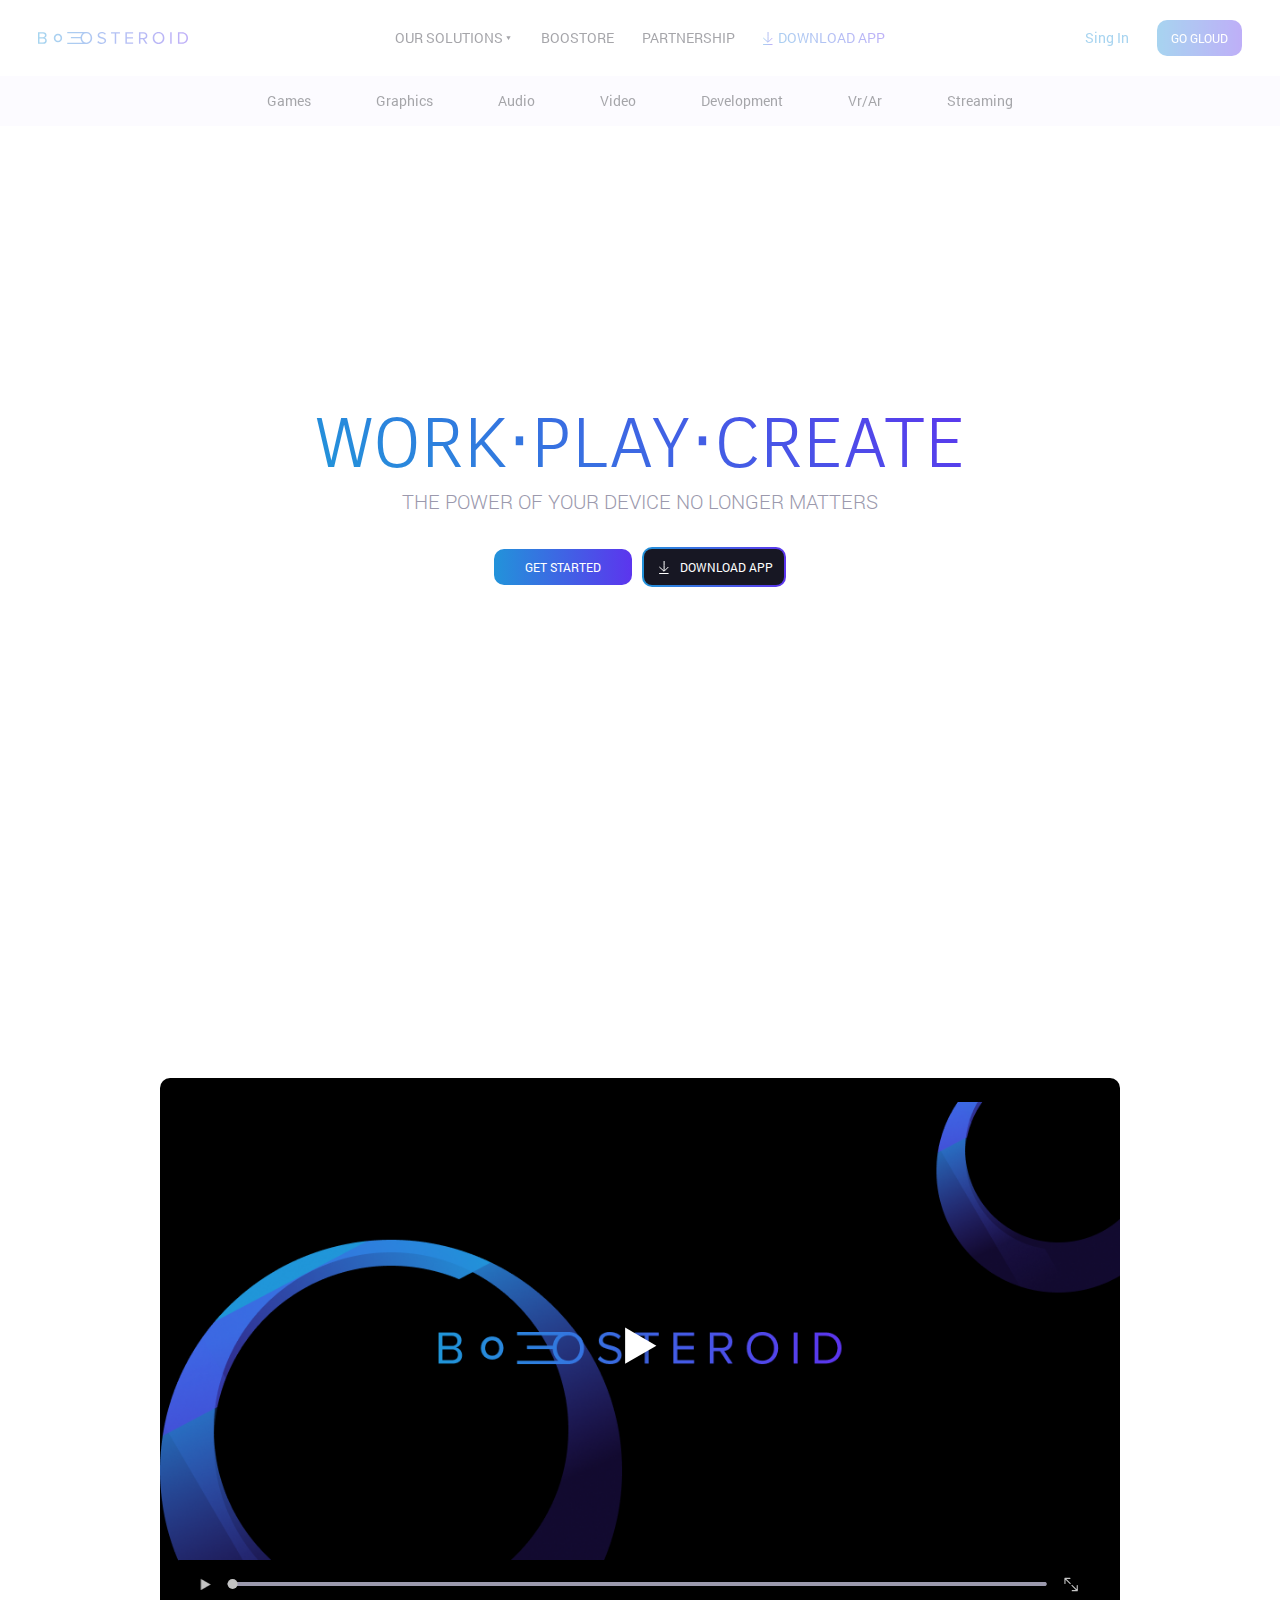
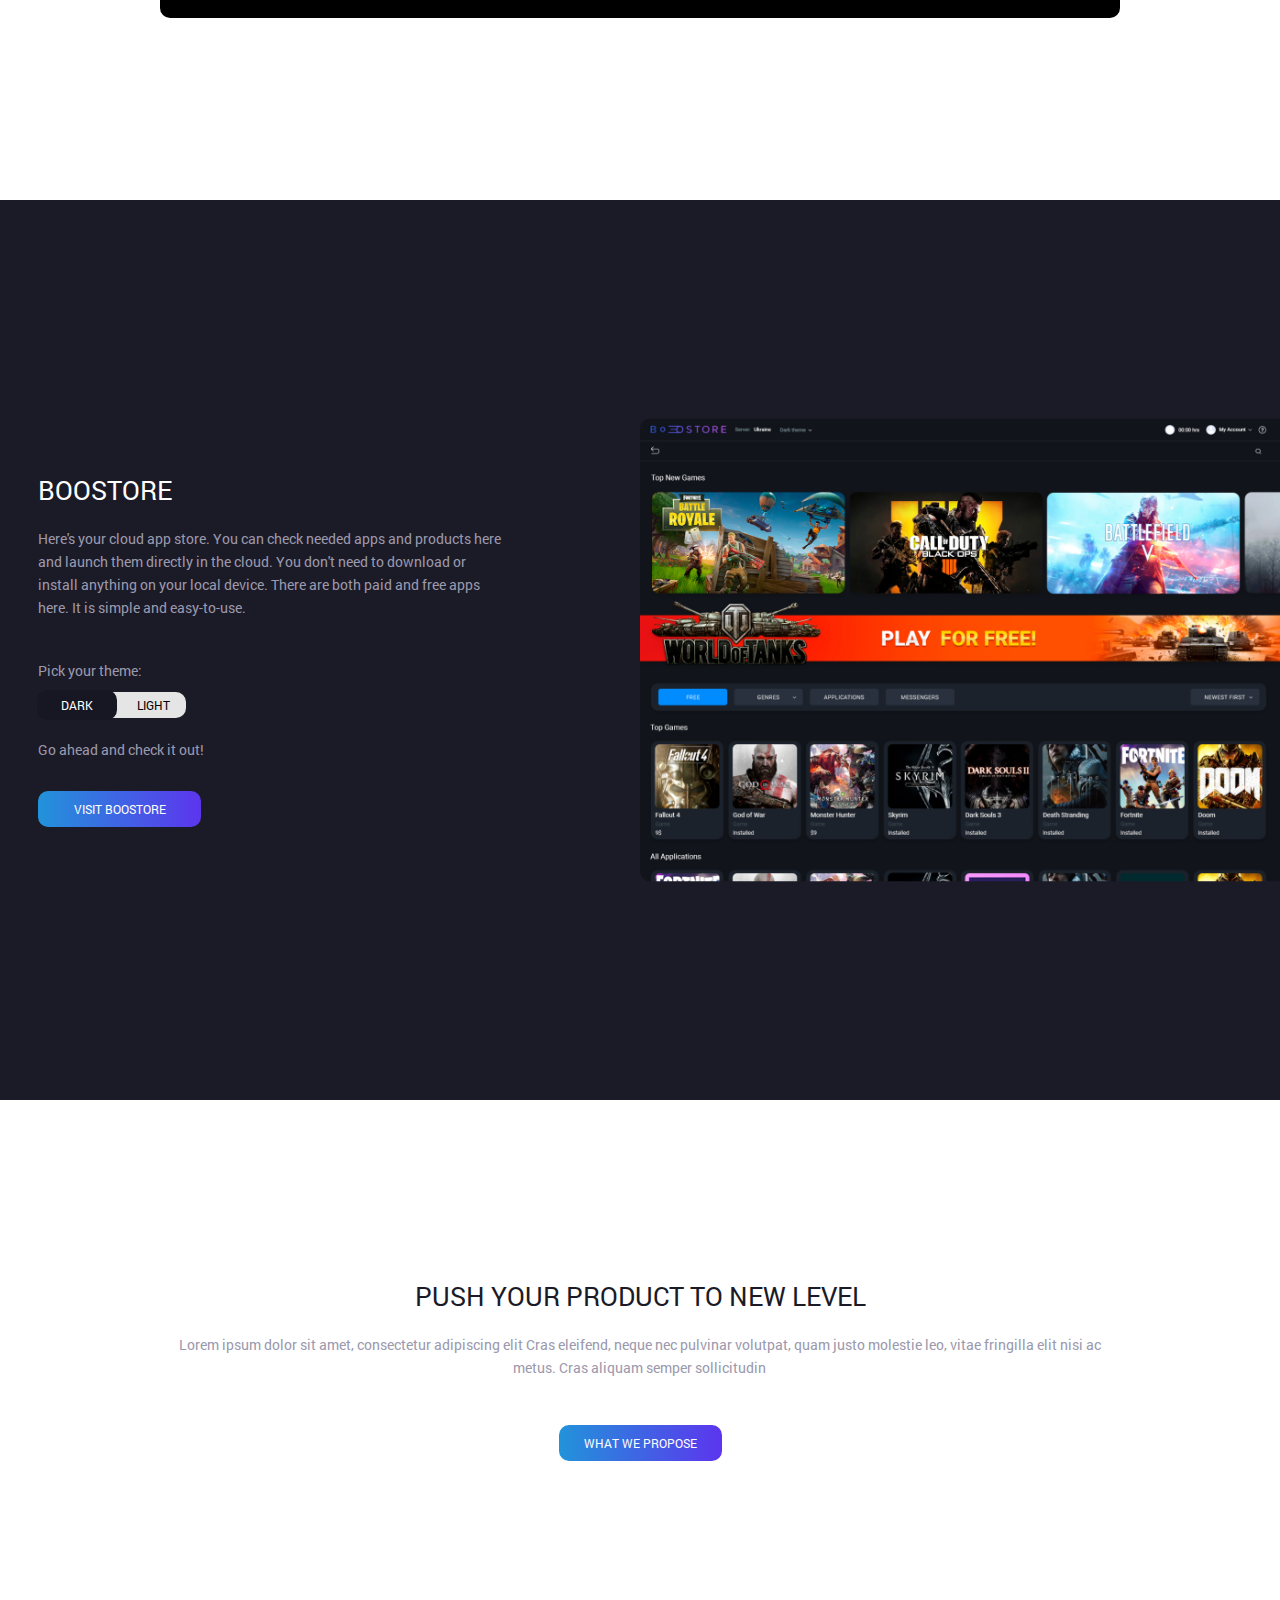
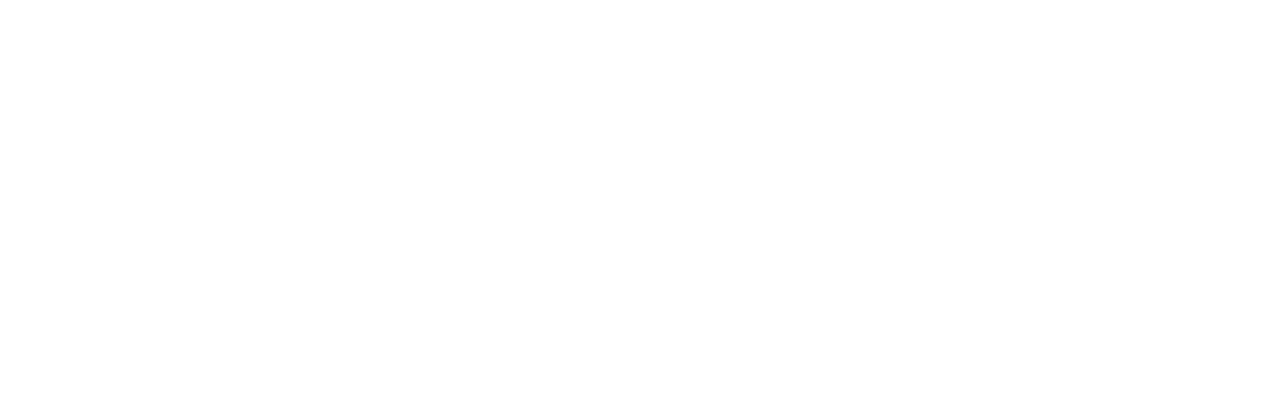
==== commit abfe1213: "blink method" ====
--- a/index.html
+++ b/index.html
@@ -192,7 +192,7 @@
 				<a href="#boostore">visit boostore</a>
 			</div>
 		</div>
-		<img src="./img/boostore-black.png" data-src="./img/boostore-white.png " alt="Boosteroid. All you need is internet connection">
+		<img src="./img/boostore-black.png" data-src="./img/boostore-white.png " alt="Boosteroid. All you need is internet connection" class='animate_flicker'>
 	</section>
 
 	<section id='opportunities'>
